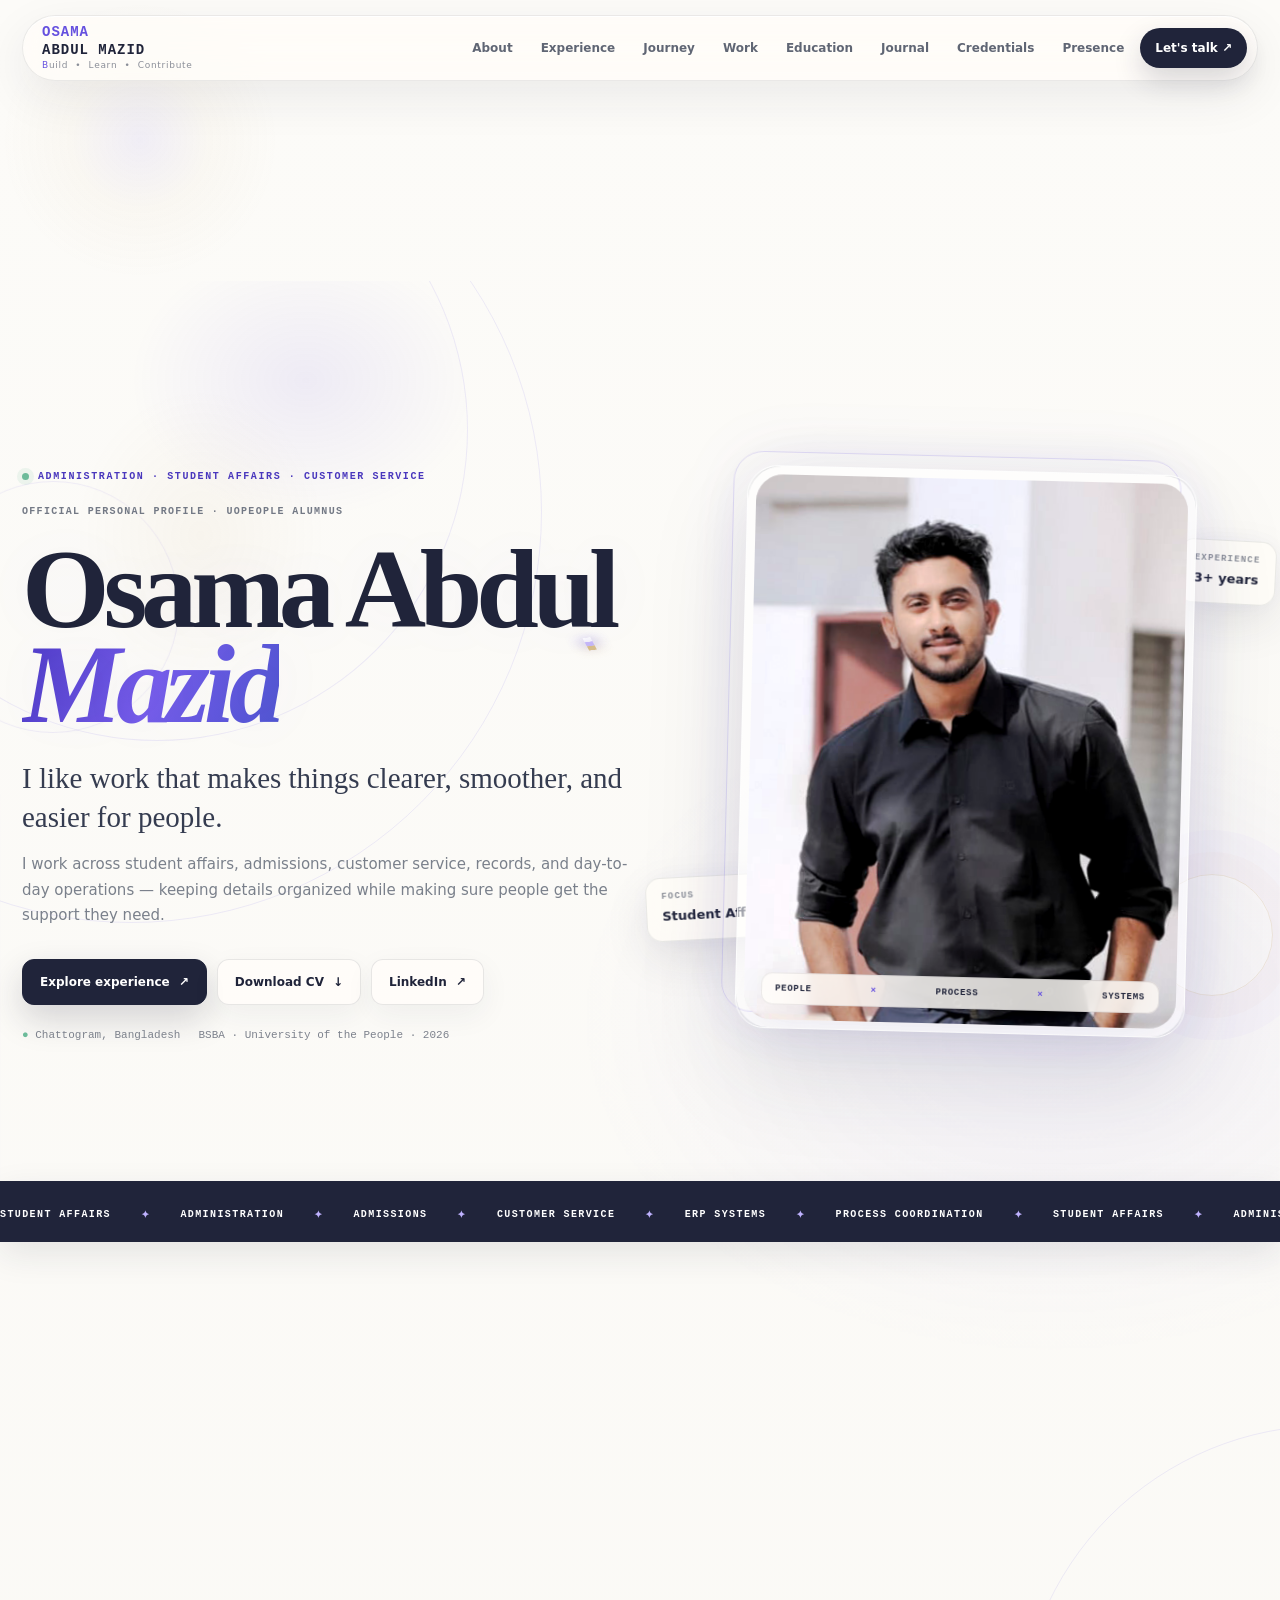
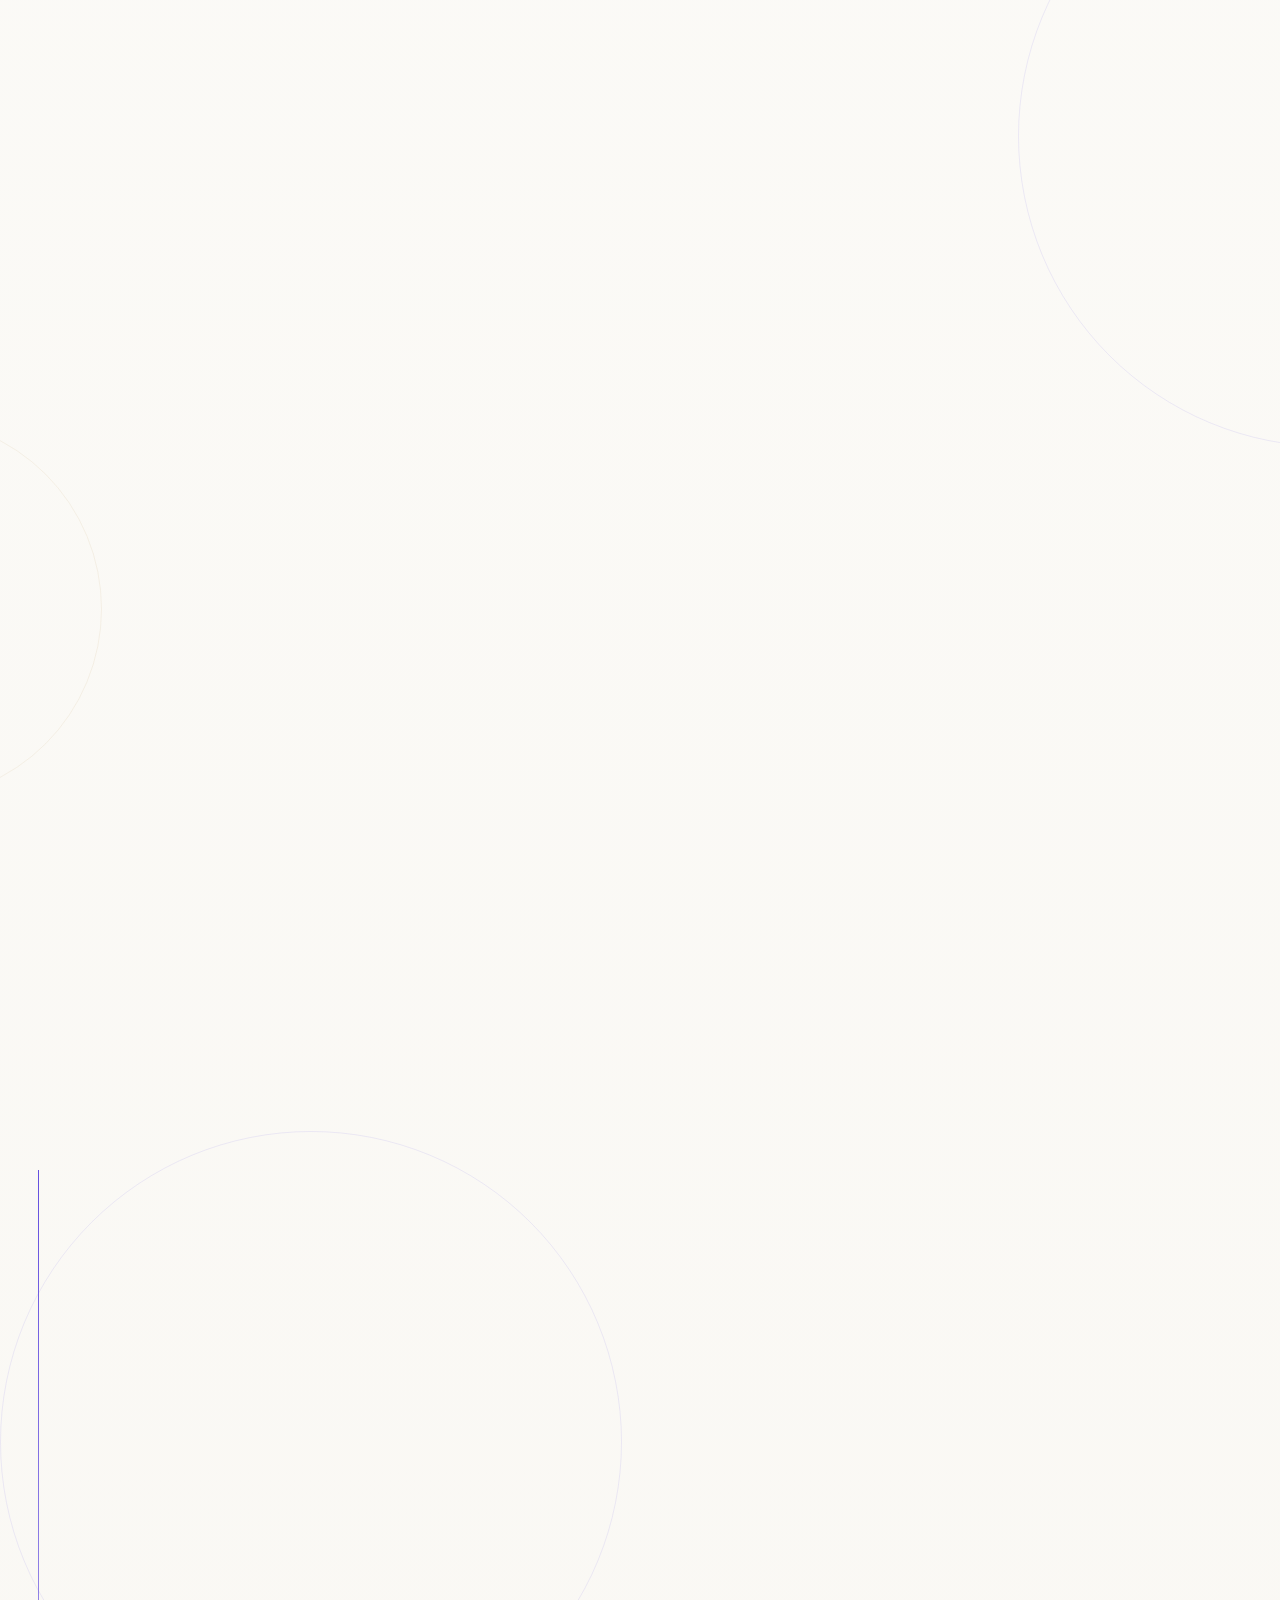
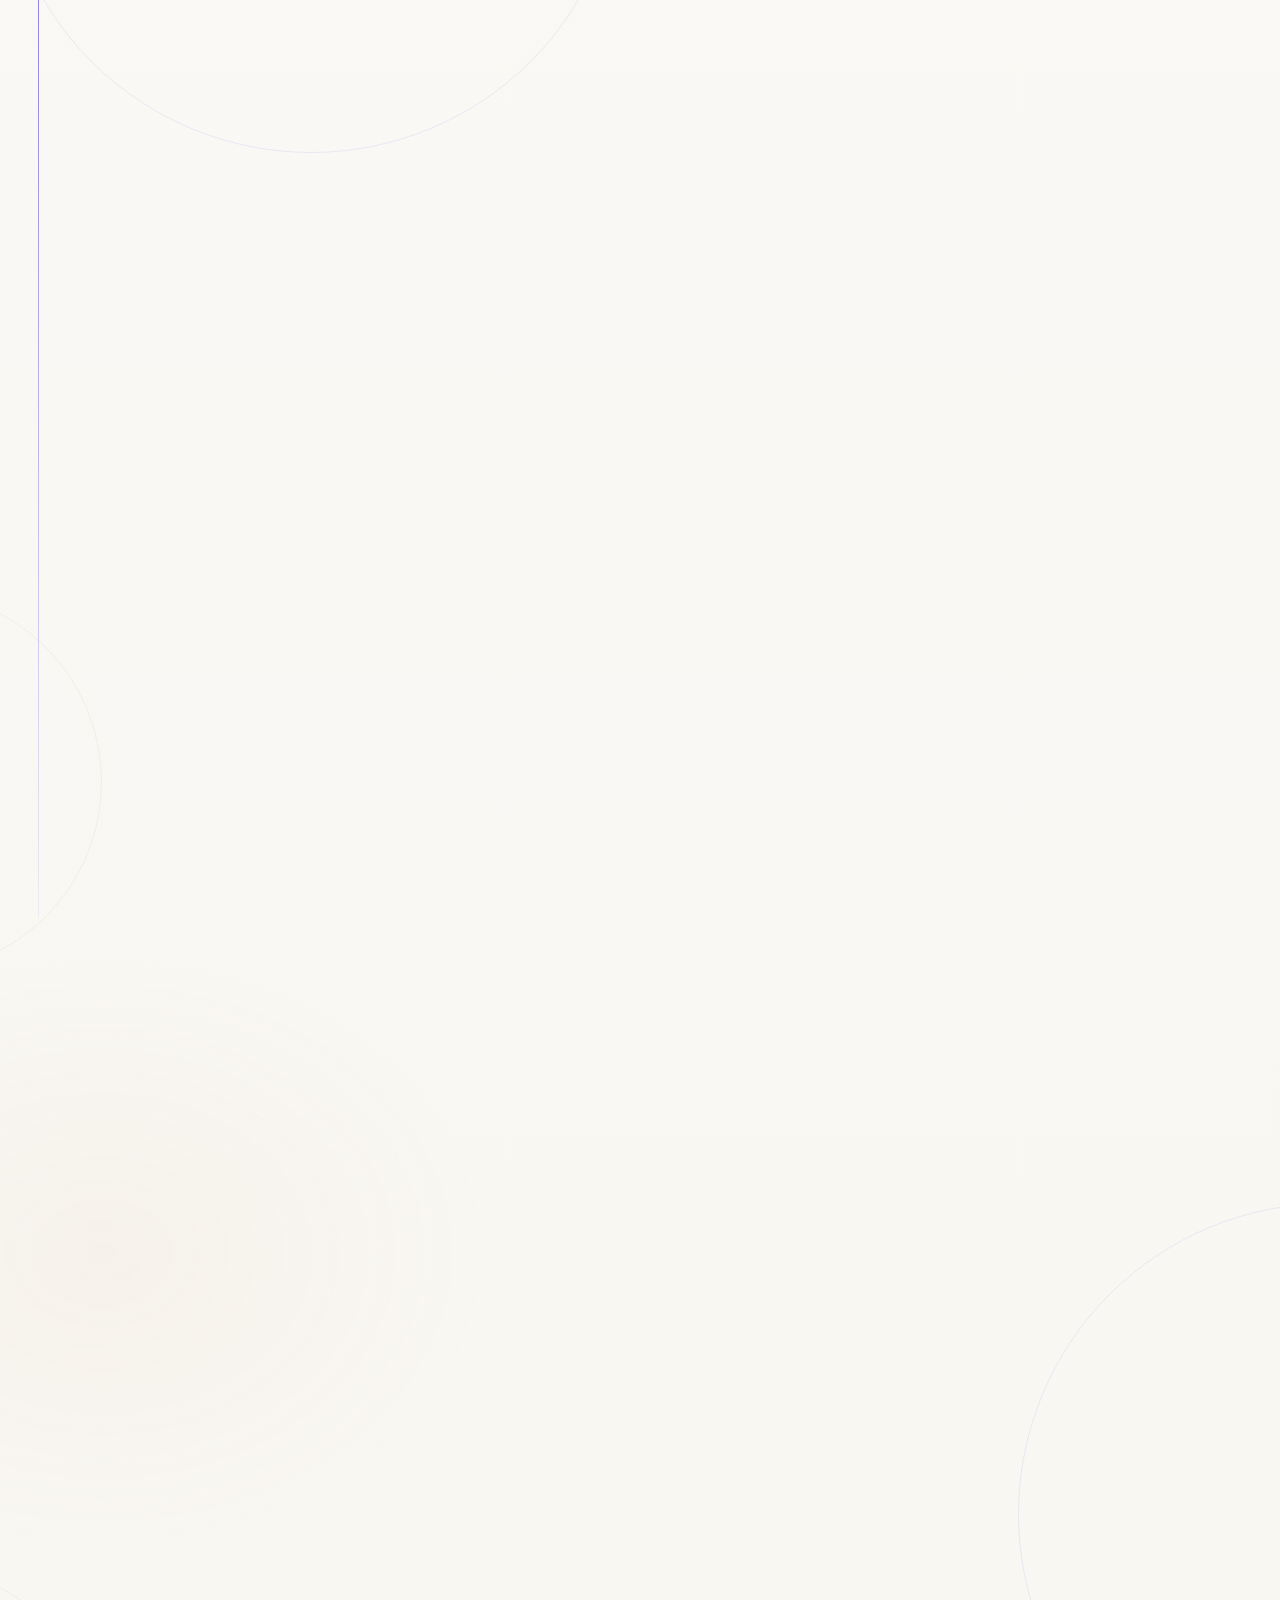
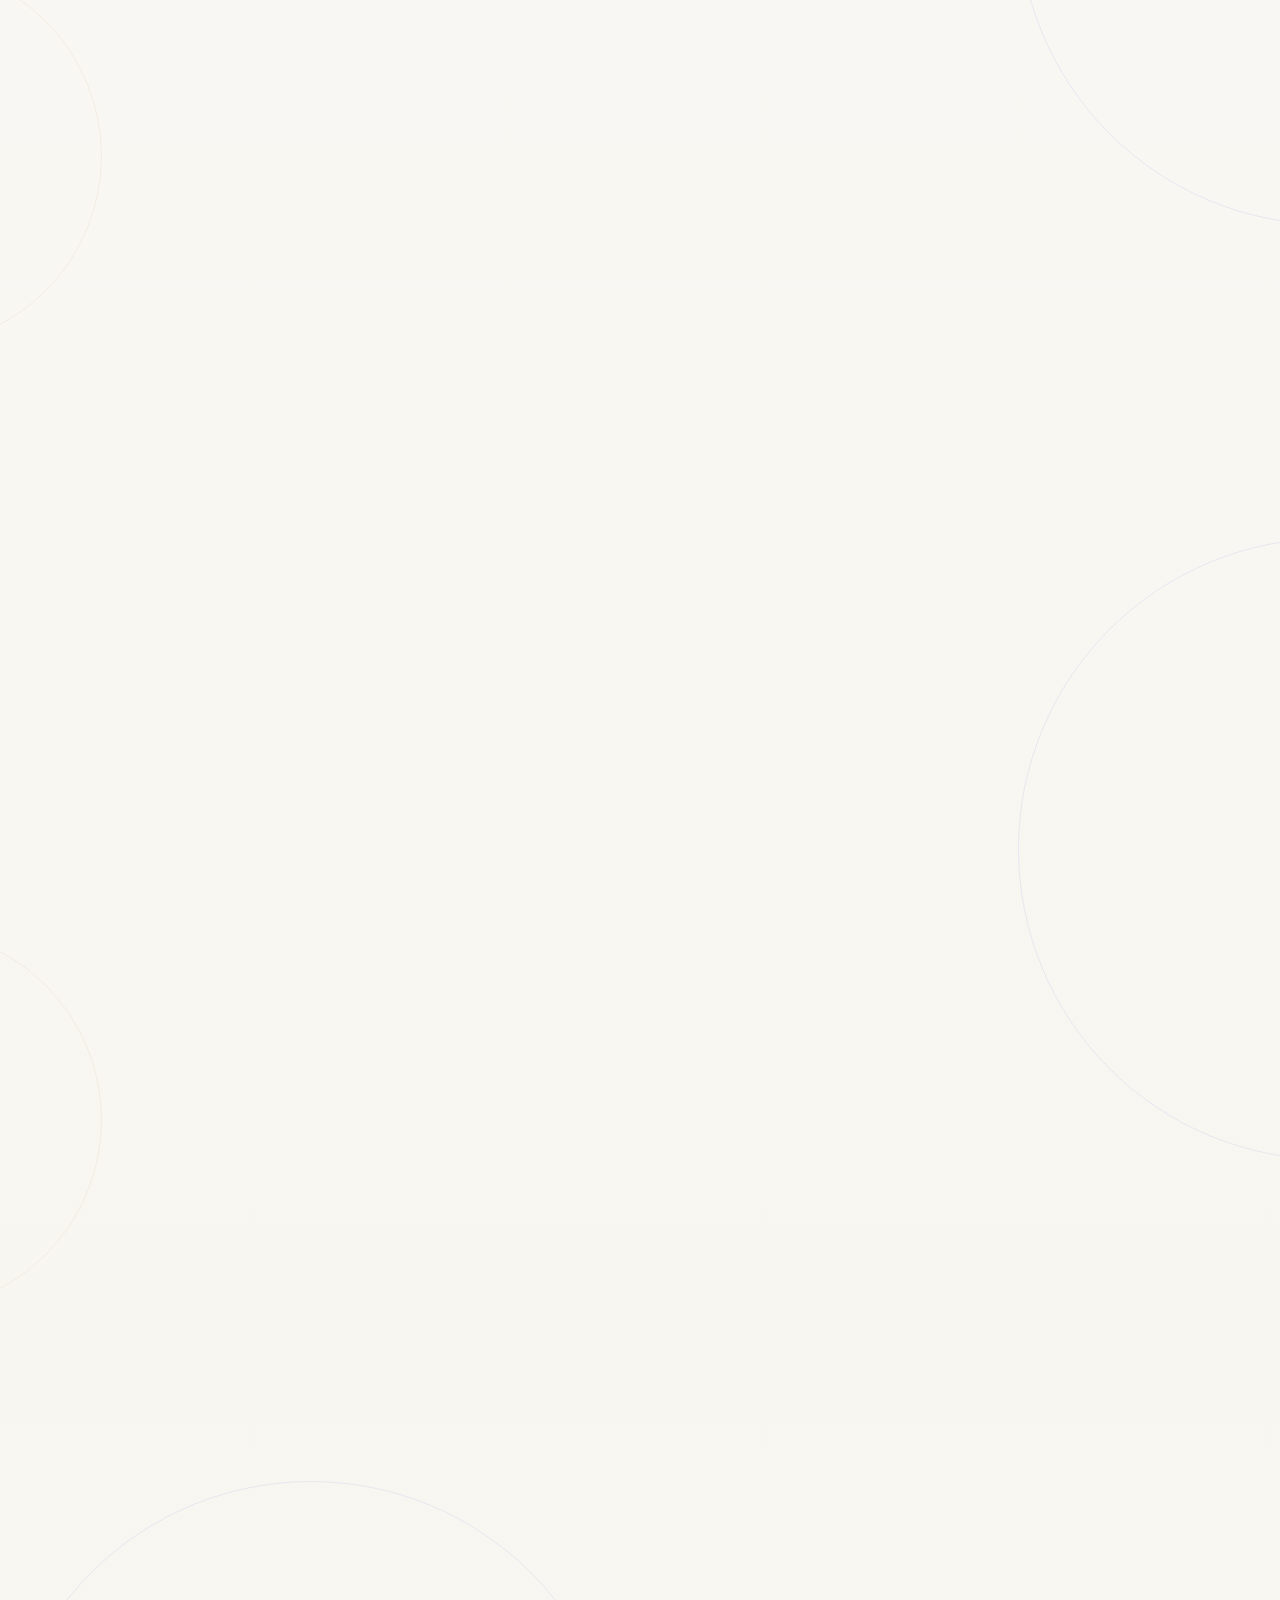
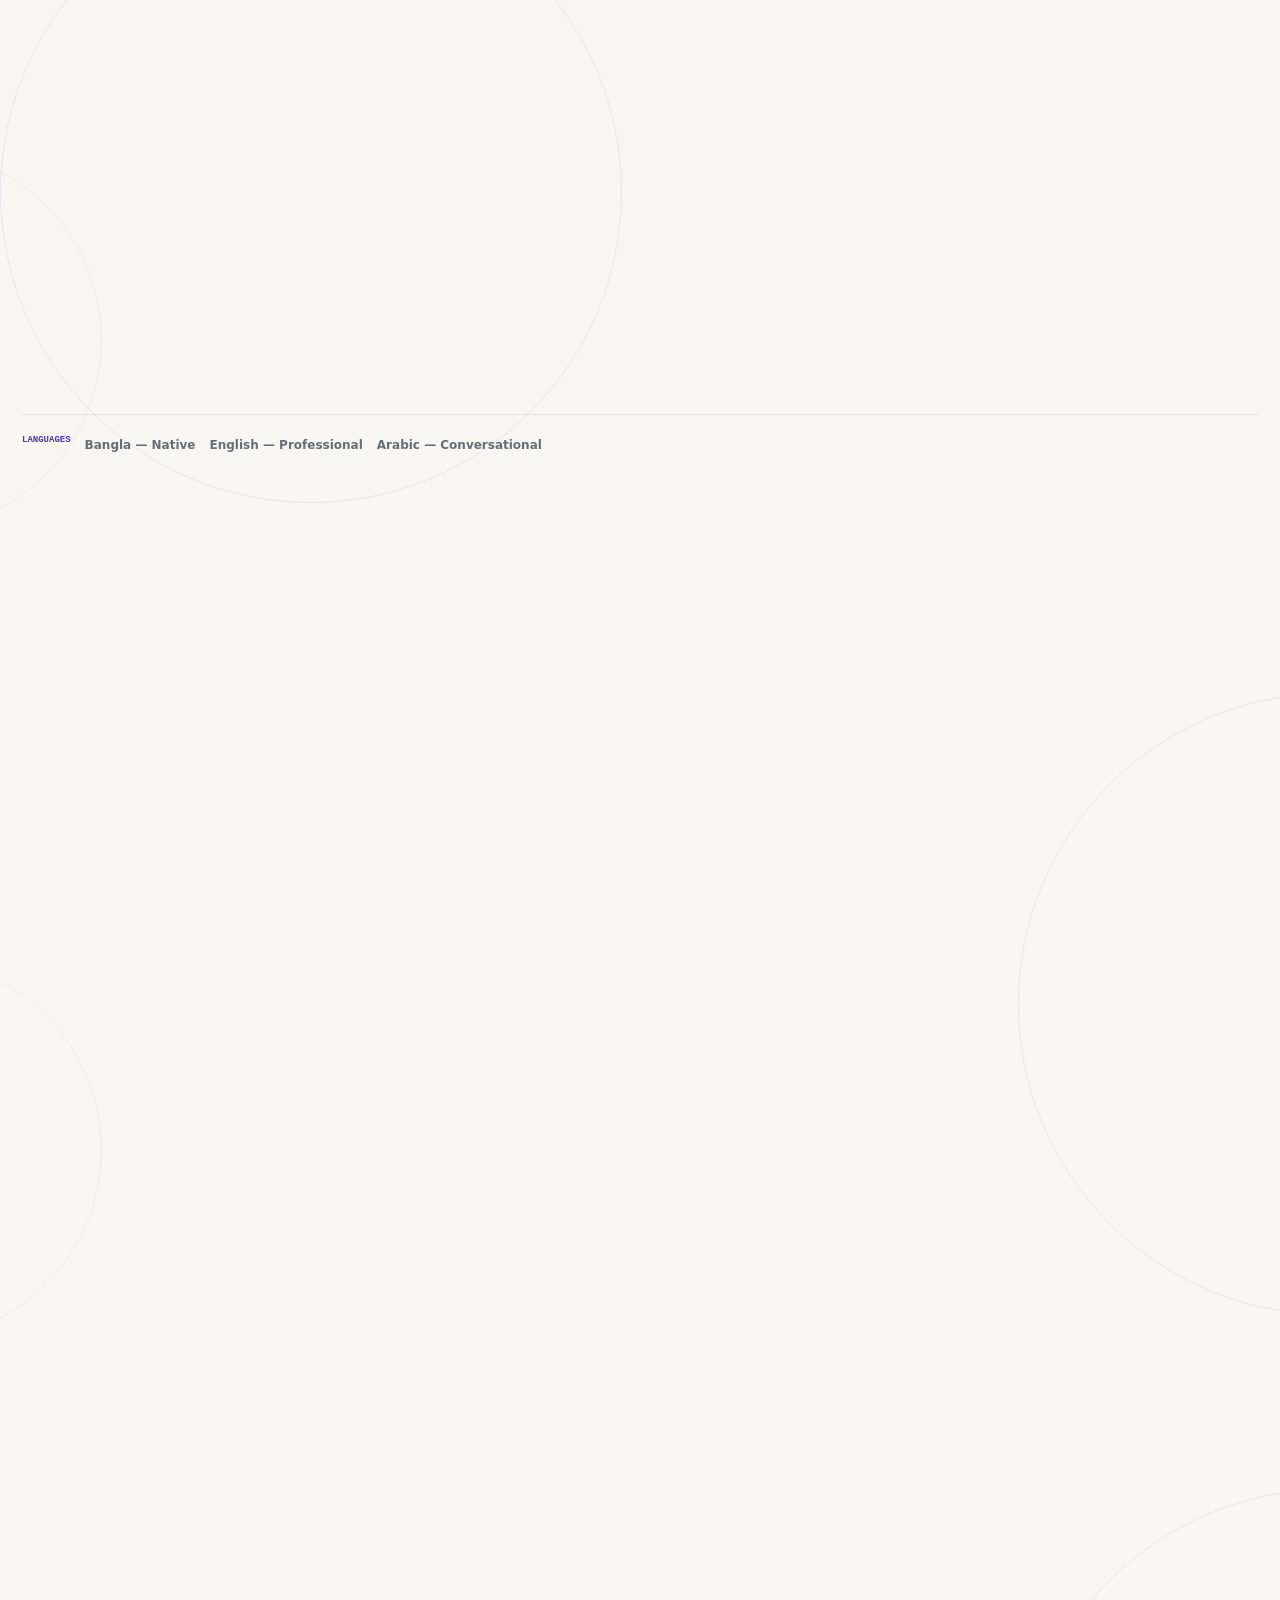
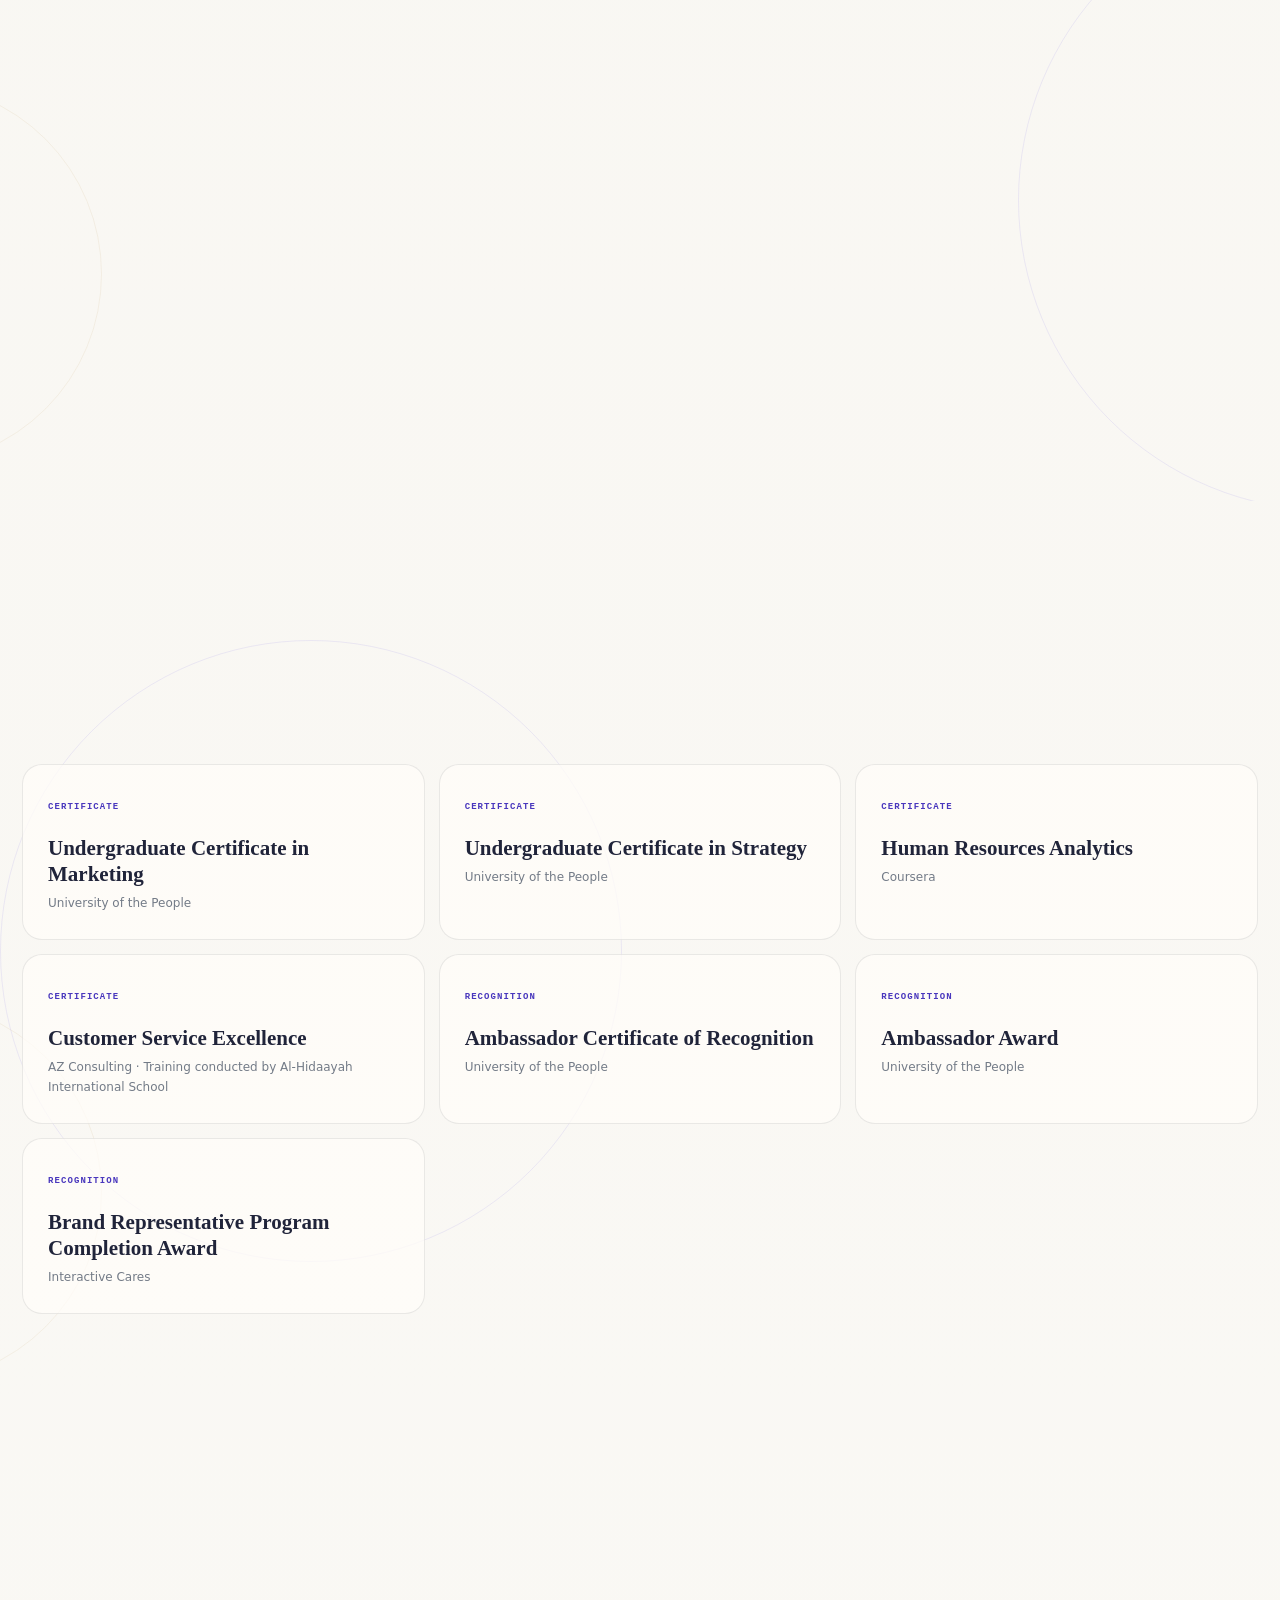
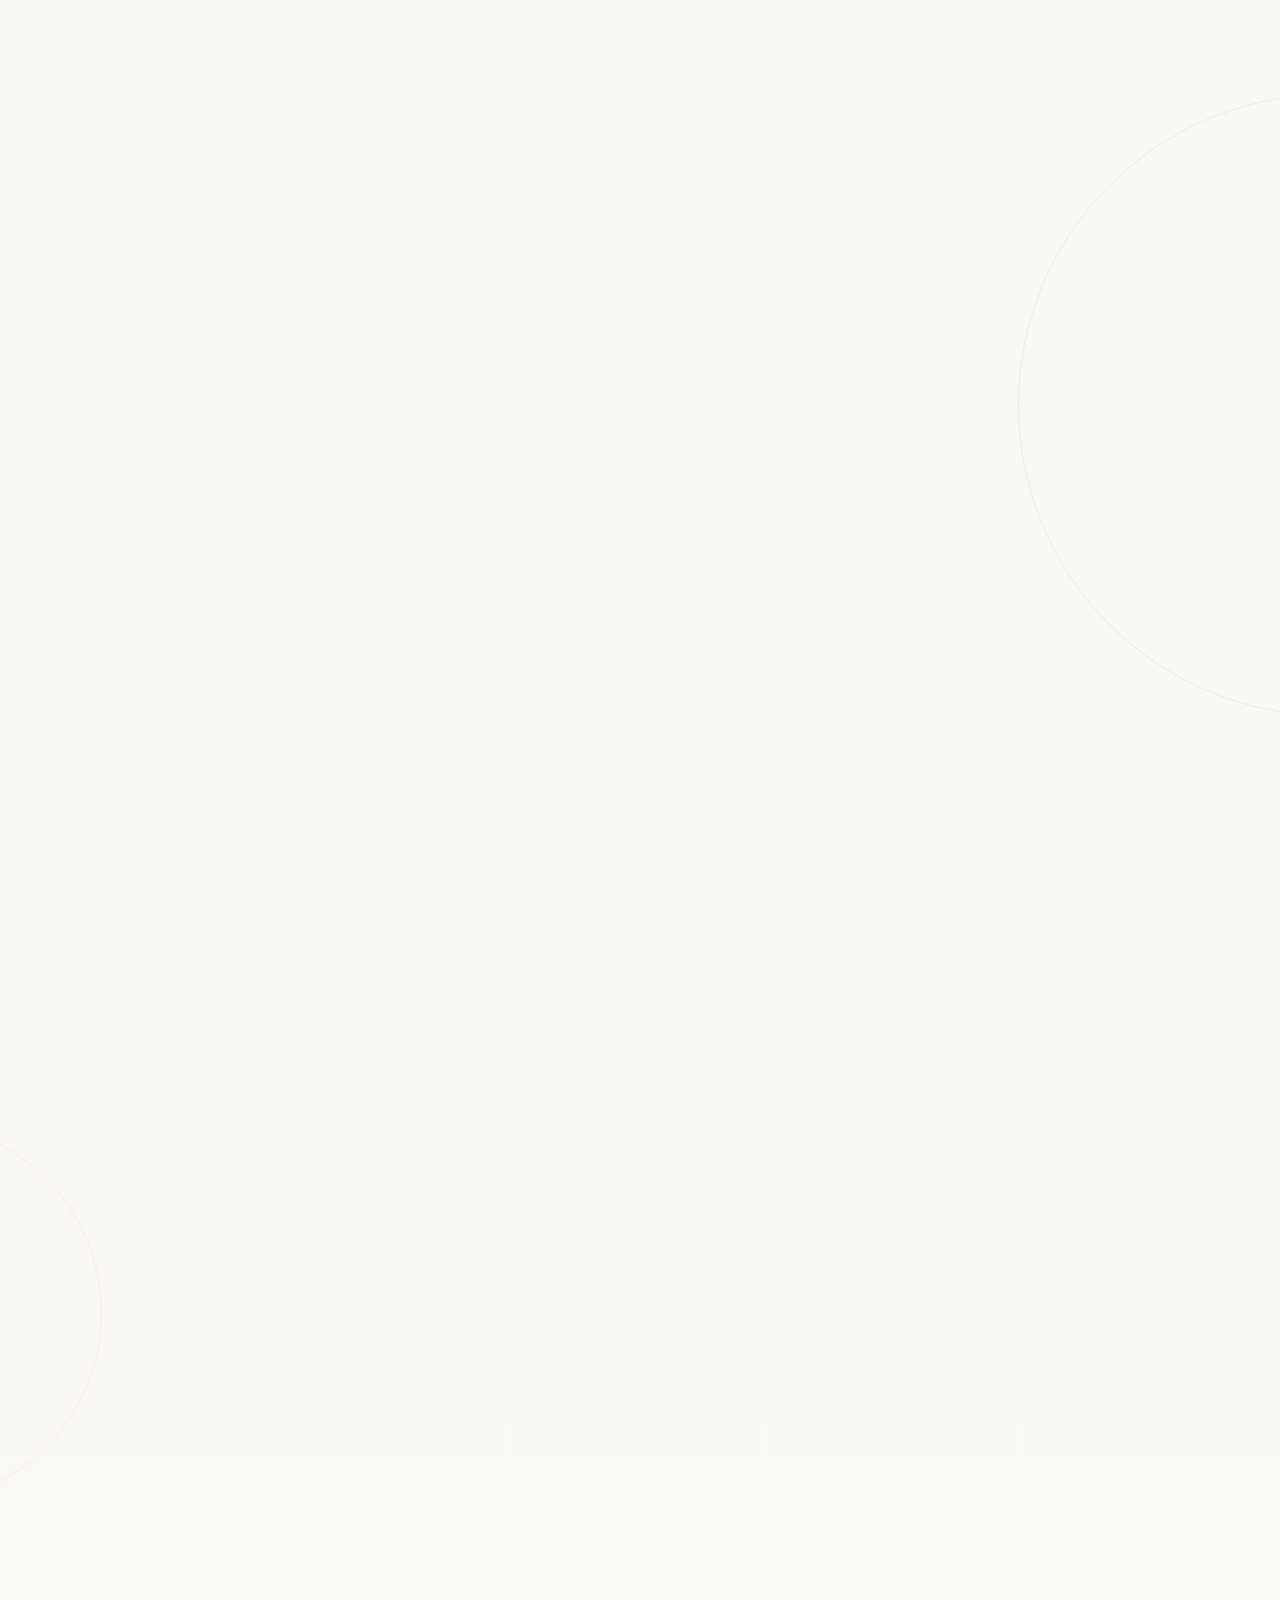
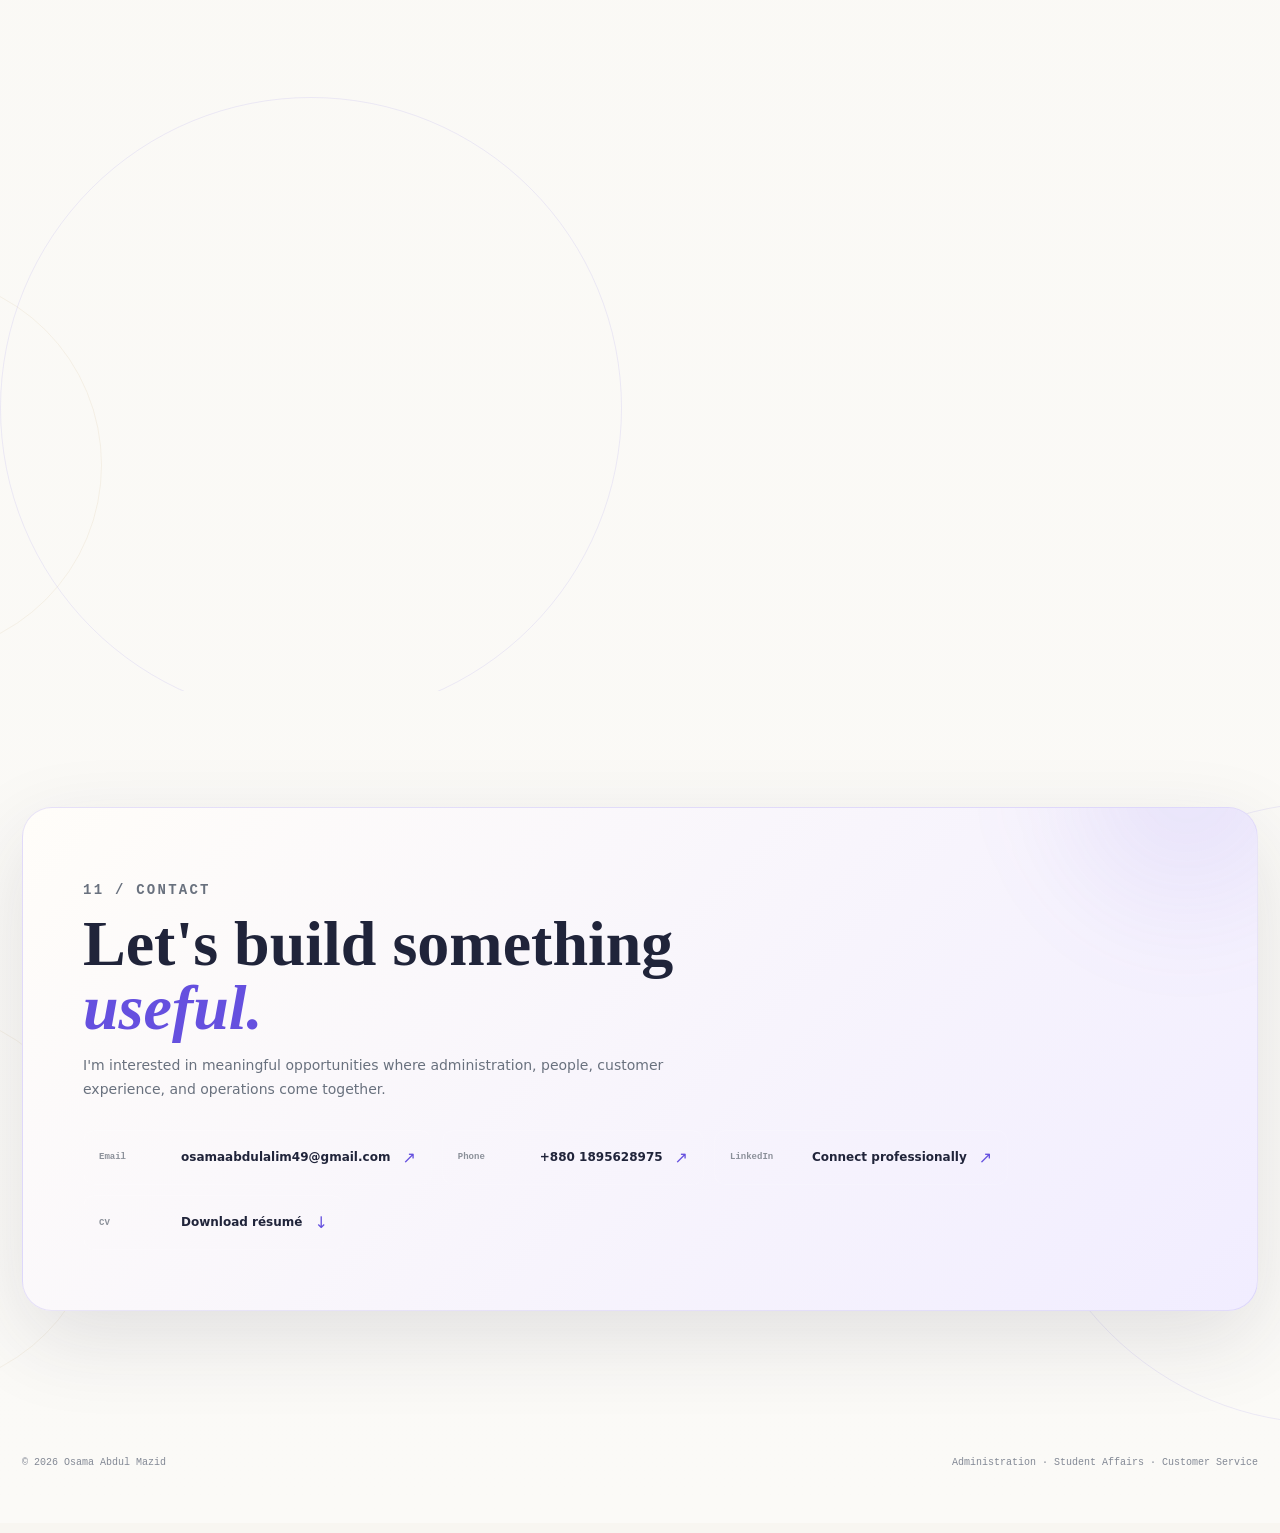
==== index.html @ fb365f96 "Add files via upload" ====
<!doctype html>
<html lang="en">
<head>
  <meta charset="utf-8">
  <meta name="viewport" content="width=device-width, initial-scale=1">
  <meta name="theme-color" content="#fbfaff">
  <meta name="color-scheme" content="light">
  <meta name="description" content="Osama Abdul Mazid is a Chattogram-based Administration & Student Affairs professional, University of the People alumnus, and UoPeople Ambassador with experience in admissions, operations, customer service, records, and ERP systems.">
  <meta name="author" content="Osama Abdul Mazid">
  <meta name="robots" content="index, follow, max-image-preview:large">
  <meta name="referrer" content="strict-origin-when-cross-origin">
  <meta http-equiv="Content-Security-Policy" content="default-src 'self'; base-uri 'self'; form-action 'self'; frame-ancestors 'none'; object-src 'none'; script-src 'self'; style-src 'self'; img-src 'self' data:; font-src 'self'; connect-src 'none'; upgrade-insecure-requests">
  <meta http-equiv="Permissions-Policy" content="camera=(), microphone=(), geolocation=(), payment=(), usb=()">
  <meta property="og:type" content="profile">
  <meta property="og:title" content="Osama Abdul Mazid">
  <meta property="og:description" content="Administration & Student Affairs professional · University of the People alumnus · UoPeople Ambassador.">
  <meta property="og:image" content="https://osamaabdulmazid.github.io/profile.jpeg">
  <meta property="og:url" content="https://osamaabdulmazid.github.io/">
  <meta property="profile:first_name" content="Osama">
  <meta property="profile:last_name" content="Abdul Mazid">
  <link rel="canonical" href="https://osamaabdulmazid.github.io/">
  <link rel="stylesheet" href="styles.css">
  <title>Osama Abdul Mazid</title>

  <script type="application/ld+json">
  {
    "@context":"https://schema.org",
    "@type":"ProfilePage",
    "@id":"https://osamaabdulmazid.github.io/#profile",
    "name":"Osama Abdul Mazid — Official Profile",
    "url":"https://osamaabdulmazid.github.io/",
    "dateModified":"2026-09-02T00:00:00+06:00",
    "mainEntity":{
      "@type":"Person",
      "@id":"https://osamaabdulmazid.github.io/#person",
      "name":"Osama Abdul Mazid",
      "givenName":"Osama",
      "familyName":"Abdul Mazid",
      "url":"https://osamaabdulmazid.github.io/",
      "image":[
        "https://osamaabdulmazid.github.io/profile.jpeg"
      ],
    "birthDate":"2001-11-18",
      "jobTitle":"Junior Officer, Administration & Student Affairs",
      "description":"Administration & Student Affairs professional based in Chattogram, Bangladesh, and University of the People alumnus with experience in admissions, student support, customer service, records management, ERP systems, documentation, and cross-department coordination.",
      "email":"mailto:osamaabdulalim49@gmail.com",
      "telephone":"+8801895628975",
      "address":{
        "@type":"PostalAddress",
        "addressLocality":"Chattogram",
        "addressCountry":"BD"
      },
      "alumniOf":{
        "@type":"CollegeOrUniversity",
        "name":"University of the People",
        "url":"https://www.uopeople.edu/"
      },
      "worksFor":{
        "@type":"Organization",
        "name":"Al-hidaayah International School",
        "url":"https://alhidaayah.edu.bd/"
      },
      "memberOf":{
        "@type":"Organization",
        "name":"University of the People Ambassador Program",
        "url":"https://www.uopeople.edu/"
      },
      "knowsAbout":["Student Affairs","Admissions","Administrative Operations","Customer Service","ERP Systems","Records Management","Process Coordination"],
      "sameAs":[
        "https://linkedin.com/in/osama-abdul-mazid-766b54200",
        "https://www.remotehub.com/osama.abdulmazid"
      ]
    }
  }
  </script>
</head>
<body>
  <div class="site-progress" id="site-progress" aria-hidden="true"></div>
  <canvas id="ambient-canvas" aria-hidden="true"></canvas>
  <div class="cursor-glow" id="cursor-glow" aria-hidden="true"></div>
  <a class="skip-link" href="#main">Skip to content</a>
  <div class="ambient ambient-a" aria-hidden="true"></div>
  <div class="ambient ambient-b" aria-hidden="true"></div>
  <div class="grain" aria-hidden="true"></div>

  <header class="site-header" id="top">
    <nav class="nav container" aria-label="Primary navigation">
      <a class="brand" href="#top" aria-label="Osama Abdul Mazid home">
        <span>OSAMA</span><b>ABDUL MAZID</b><small>Build&nbsp;&nbsp;•&nbsp;&nbsp;Learn&nbsp;&nbsp;•&nbsp;&nbsp;Contribute</small>
      </a>
      <button class="menu" id="menu" type="button" aria-label="Open navigation" aria-expanded="false" aria-controls="nav-links">
        <span></span><span></span><span></span>
      </button>
      <div class="navlinks" id="nav-links">
        <a href="#about">About</a>
        <a href="#experience">Experience</a>
        <a href="#journey">Journey</a>
        <a href="#work">Work</a>
        <a href="#education">Education</a>
        <a href="#journal">Journal</a>
        <a href="#credentials">Credentials</a>
        <a href="#presence">Presence</a>
        <a class="nav-cta magnetic" href="#contact">Let's talk <span>↗</span></a>
      </div>
    </nav>
  </header>

  <main id="main">
    <section class="hero section">
      <div class="container hero-grid">
        <div class="hero-copy">
          <div class="eyebrow"><span class="status-dot"></span> ADMINISTRATION · STUDENT AFFAIRS · CUSTOMER SERVICE</div>
          <p class="hero-kicker">OFFICIAL PERSONAL PROFILE · UOPEOPLE ALUMNUS</p>
          <h1>Osama Abdul <em>Mazid</em></h1>
          <p class="hero-lead">I like work that makes things clearer, smoother, and easier for people.</p>
          <p class="hero-summary">
            I work across student affairs, admissions, customer service, records, and day-to-day operations — keeping details organized while making sure people get the support they need.
          </p>
          <div class="hero-actions">
            <a class="button magnetic button-primary" href="#experience">Explore experience <span>↗</span></a>
            <a class="button" href="Osama_Abdul_Mazid_CV.pdf" download>Download CV <span>↓</span></a>
            <a class="button magnetic button-quiet" href="https://linkedin.com/in/osama-abdul-mazid-766b54200" target="_blank" rel="noopener noreferrer">LinkedIn <span>↗</span></a>
          </div>
          <div class="hero-meta">
            <span><i>●</i> Chattogram, Bangladesh</span>
            <span>BSBA · University of the People · 2026</span>
          </div>
        </div>

        <div class="hero-visual">
          <div class="hero-orbit" aria-hidden="true">
            <div class="orbit orbit-a"></div>
            <div class="orbit orbit-b"></div>
            <div class="orbit orbit-c"></div>
            <div class="orbit-core"><span>OZ</span><i></i></div>
            <div class="orbit-particle p1"></div><div class="orbit-particle p2"></div><div class="orbit-particle p3"></div>
          </div>
          <div class="portrait-frame">
            <div class="portrait-ring" aria-hidden="true"></div>
            <img src="profile.jpeg" alt="Portrait of Osama Abdul Mazid" width="740" height="925" fetchpriority="high">
            <div class="portrait-label">
              <span>PEOPLE</span><b>×</b><span>PROCESS</span><b>×</b><span>SYSTEMS</span>
            </div>
          </div>
          <div class="floating-card floating-card-one">
            <span class="mini-label">FOCUS</span>
            <strong>Student Affairs</strong>
          </div>
          <div class="floating-card floating-card-two">
            <span class="mini-label">EXPERIENCE</span>
            <strong>3+ years</strong>
          </div>
        </div>
      </div>
    </section>

    <section class="ticker" aria-label="Areas of expertise">
      <div class="ticker-track">
        <span>STUDENT AFFAIRS</span><b>✦</b><span>ADMINISTRATION</span><b>✦</b><span>ADMISSIONS</span><b>✦</b>
        <span>CUSTOMER SERVICE</span><b>✦</b><span>ERP SYSTEMS</span><b>✦</b><span>PROCESS COORDINATION</span><b>✦</b>
        <span>STUDENT AFFAIRS</span><b>✦</b><span>ADMINISTRATION</span><b>✦</b><span>ADMISSIONS</span><b>✦</b>
        <span>CUSTOMER SERVICE</span><b>✦</b><span>ERP SYSTEMS</span><b>✦</b><span>PROCESS COORDINATION</span><b>✦</b>
      </div>
    </section>

    <section id="about" class="section">
      <div class="container">
        <div class="section-heading">
          <div class="section-number">01 / ABOUT</div>
          <div>
            <p class="eyebrow-small">THE PERSON BEHIND THE WORK</p>
            <h2>More than administration.</h2>
          </div>
        </div>
        <div class="about-layout">
          <article class="about-main glass tilt-card">
            <p class="large-copy"><strong>Who is Osama Abdul Mazid?</strong></p>
            <p>Osama Abdul Mazid is an Administration &amp; Student Affairs professional based in Chattogram, Bangladesh. His work sits at the practical intersection of people, processes, and systems — from admissions and student support to records, documentation, customer service, and campus operations.</p>
            <p>He started his working life in Jeddah, Saudi Arabia, later built his higher-education journey with the University of the People, and has continued to grow through hands-on roles in education, outreach, and administration. Along the way, he served as a UoPeople Ambassador, supporting prospective students and helping others understand an online path to higher education.</p>
            <p>In 2026, he completed a <strong>Bachelor of Science in Business Administration</strong> from the University of the People. He brings that academic foundation into practical work: communicate clearly, keep records accurate, solve the problem in front of you, and make the next step easier for the person depending on you.</p>
            <div class="tag-list">
              <span>Student Affairs</span><span>Admissions</span><span>ERP Systems</span><span>Records Management</span>
              <span>Customer Service</span><span>Process Coordination</span>
            </div>
          </article>
          <aside class="stats-panel">
            <div class="stat-card glass tilt-card"><strong>100<span>+</span></strong><small>Admissions managed</small></div>
            <div class="stat-card glass tilt-card"><strong>100<span>+</span></strong><small>Student records maintained</small></div>
            <div class="stat-card glass tilt-card"><strong>100<span>+</span></strong><small>Prospective students guided monthly</small></div>
            <div class="stat-card glass tilt-card"><strong>3.61</strong><small>CGPA / 4.00</small></div>
          </aside>
        </div>
        <div class="alumni-banner glass tilt-card">
          <div>
            <span class="mini-label">UOPEOPLE · ALUMNI</span>
            <h3>A degree, an ambassador journey, and a global learning community.</h3>
          </div>
          <p>University of the People became a meaningful part of my story long before graduation. I joined in 2021, served as an Ambassador, and completed my BSBA in 2026. The experience taught me to work across cultures, stay consistent, and turn what I learn into something useful for other people.</p>
          <a class="text-link" href="https://www.uopeople.edu/student-experience/student-life/uopeople-communities/" target="_blank" rel="noopener noreferrer">Explore the UoPeople community ↗</a>
        </div>
      </div>
    </section>

    <section id="experience" class="section section-dark">
      <div class="container">
        <div class="section-heading">
          <div class="section-number">02 / EXPERIENCE</div>
          <div>
            <p class="eyebrow-small">A RECORD OF PRACTICAL WORK</p>
            <h2>Experience with a purpose.</h2>
            <p class="section-intro">Not just what I did — the value those responsibilities created.</p>
          </div>
        </div>

        <div class="timeline">
          <article class="timeline-item">
            <div class="timeline-marker">01</div>
            <div class="timeline-date">MAY 2025 — PRESENT</div>
            <h3>Junior Officer, Administration &amp; Student Affairs</h3>
            <p class="org"><a class="org-link" href="https://alhidaayah.edu.bd/" target="_blank" rel="noopener noreferrer">Al-hidaayah International School ↗</a> · Panchlaish, Chattogram</p>
            <p class="role-summary">Keeping the student journey organized — from admission to everyday campus support.</p>
            <ul>
              <li>Managed end-to-end admission processes for 100+ students.</li>
              <li>Delivered frontline customer service through high-volume daily interactions.</li>
              <li>Maintained and updated 100+ student records using ERP systems.</li>
              <li>Coordinated with HR, Accounts, Faculty, and Admin teams.</li>
              <li>Organized school events, orientations, and graduation programs.</li>
              <li>Supported documentation, payment coordination, reporting, and campus operations.</li>
              <li>Independently managed Student Affairs operations at Port Campus.</li>
            </ul>
          </article>

          <article class="timeline-item">
            <div class="timeline-marker">02</div>
            <div class="timeline-date">AUG 2022 — PRESENT</div>
            <h3>Ambassador · Remote</h3>
            <p class="org"><a class="org-link" href="https://www.uopeople.edu/" target="_blank" rel="noopener noreferrer">University of the People ↗</a> · Pasadena, California, USA</p>
            <p class="role-summary">Turning questions into opportunities for prospective students.</p>
            <ul>
              <li>Guided 100+ prospective students monthly through online platforms.</li>
              <li>Represented the university through webinars and online platforms.</li>
              <li>Mentored junior ambassadors and handled complex student queries.</li>
              <li>Supported community engagement and student support initiatives.</li>
            </ul>
          </article>

          <article class="timeline-item">
            <div class="timeline-marker">03</div>
            <div class="timeline-date">DEC 2023 — JUN 2024</div>
            <h3>Brand Representative</h3>
            <p class="org"><a class="org-link" href="https://www.interactivecares.com/" target="_blank" rel="noopener noreferrer">Interactive Cares ↗</a> · Dhaka</p>
            <p class="role-summary">Engagement that earned recognition.</p>
            <ul>
              <li>Executed outreach campaigns and student engagement activities.</li>
              <li>Assisted with virtual event coordination.</li>
              <li>Supported campaign planning, reporting, and execution.</li>
              <li>Recognized as <strong>Best Brand Representative</strong> for performance.</li>
            </ul>
          </article>

          <article class="timeline-item">
            <div class="timeline-marker">04</div>
            <div class="timeline-date">NOV 2020 — JUL 2021</div>
            <h3>Operator</h3>
            <p class="org">Saudi Plastic Flask Factory · Jeddah, Saudi Arabia</p>
            <p class="role-summary">Building discipline in production, quality, safety, and troubleshooting.</p>
            <ul>
              <li>Operated machinery and maintained production quality standards.</li>
              <li>Followed safety protocols and supported team productivity.</li>
              <li>Performed troubleshooting to reduce downtime.</li>
            </ul>
          </article>
        </div>
      </div>
    </section>

    <section id="journey" class="section">
      <div class="container">
        <div class="section-heading">
          <div class="section-number">03 / JOURNEY</div>
          <div><p class="eyebrow-small">THE ROAD SO FAR</p><h2>A career built step by step.</h2><p class="section-intro">A short timeline of the places, roles, and milestones that shaped how I work today.</p></div>
        </div>
        <div class="journey-grid">
          <article class="journey-card glass tilt-card"><span>2020</span><h3>Jeddah, Saudi Arabia</h3><p>Started professional life as an Operator at Saudi Plastic Flask Factory, learning discipline, production standards, teamwork, and problem-solving on the ground.</p></article>
          <article class="journey-card glass tilt-card featured"><span>2022</span><h3>University of the People</h3><p>Joined the UoPeople Ambassador Program and began helping prospective students navigate questions about online higher education.</p></article>
          <article class="journey-card glass tilt-card"><span>2023</span><h3>Interactive Cares</h3><p>Worked as a Brand Representative, supporting outreach, events, engagement, and campaign activities — later earning Best Brand Representative recognition.</p></article>
          <article class="journey-card glass tilt-card"><span>2025</span><h3>Administration &amp; Student Affairs</h3><p>Moved into a full-time education operations role, taking responsibility for admissions, student records, parent communication, documentation, and campus coordination.</p></article>
          <article class="journey-card glass tilt-card featured"><span>2026</span><h3>BSBA · UoPeople Alumnus</h3><p>Completed a Bachelor of Science in Business Administration with a 3.61 / 4.00 CGPA, bringing the academic chapter of the journey to a close.</p></article>
        </div>
      </div>
    </section>

    <section id="work" class="section">
      <div class="container">
        <div class="section-heading">
          <div class="section-number">04 / SELECTED WORK</div>
          <div>
            <p class="eyebrow-small">PRACTICAL CASE STUDIES</p>
            <h2>Work that solves real problems.</h2>
            <p class="section-intro">The work behind the experience, presented as outcomes rather than job-duty lists.</p>
          </div>
        </div>
        <div class="work-grid">
          <article class="work-card glass tilt-card"><span class="work-no">01</span><h3>Student Admission &amp; Records Operations</h3><p>Supported end-to-end admission for 100+ students and maintained 100+ student records using ERP systems, with a focus on accuracy and a smoother enrollment experience.</p><div class="tag-list"><span>Admissions</span><span>ERP</span><span>Records</span></div></article>
          <article class="work-card glass tilt-card"><span class="work-no">02</span><h3>Student Affairs · Port Campus</h3><p>Independently managed Student Affairs operations at Port Campus while coordinating with HR, Accounts, Faculty, and Admin to keep daily workflows moving.</p><div class="tag-list"><span>Operations</span><span>Coordination</span><span>Documentation</span></div></article>
          <article class="work-card glass tilt-card"><span class="work-no">03</span><h3>Prospective Student Guidance</h3><p>As a University of the People Ambassador, guided 100+ prospective students monthly through online platforms, webinars, student questions, and enrollment support.</p><div class="tag-list"><span>Outreach</span><span>Communication</span><span>Mentoring</span></div></article>
          <article class="work-card glass tilt-card"><span class="work-no">04</span><h3>Brand Outreach &amp; Engagement</h3><p>Executed outreach campaigns, student engagement activities, virtual events, planning, reporting, and execution at Interactive Cares — earning Best Brand Representative recognition.</p><div class="tag-list"><span>Campaigns</span><span>Engagement</span><span>Events</span></div></article>
        </div>
      </div>
    </section>

    <section id="skills" class="section section-dark">
      <div class="container">
        <div class="section-heading">
          <div class="section-number">05 / CAPABILITIES</div>
          <div><p class="eyebrow-small">HOW I WORK</p><h2>A practical skill set.</h2></div>
        </div>
        <div class="skills-grid">
          <article class="skill-block"><span>01</span><h3>Administrative</h3><div class="skill-tags"><b>Administrative Support</b><b>Documentation &amp; Data Management</b><b>Report Writing</b><b>Event &amp; Program Coordination</b><b>Process Coordination</b><b>Problem Solving</b><b>Time Management</b></div></article>
          <article class="skill-block"><span>02</span><h3>Customer &amp; People</h3><div class="skill-tags"><b>Customer Service</b><b>Complaint Handling</b><b>Stakeholder Coordination</b><b>Parent Relations</b><b>Multilingual Communication</b></div></article>
          <article class="skill-block"><span>03</span><h3>Technical</h3><div class="skill-tags"><b>ERP Systems</b><b>Microsoft Office</b><b>Microsoft Excel</b><b>Google Workspace</b></div></article>
        </div>
        <div class="language-row"><span>LANGUAGES</span><b>Bangla — Native</b><b>English — Professional</b><b>Arabic — Conversational</b></div>
      </div>
    </section>

    <section id="education" class="section">
      <div class="container">
        <div class="section-heading">
          <div class="section-number">06 / EDUCATION</div>
          <div><p class="eyebrow-small">ACADEMIC FOUNDATION</p><h2>Learning with application.</h2></div>
        </div>
        <div class="education-list">
          <article class="education-card glass featured"><span class="edu-year">2026</span><div><h3>Bachelor of Science in Business Administration</h3><p><a class="org-link" href="https://www.uopeople.edu/" target="_blank" rel="noopener noreferrer">University of the People ↗</a> · Pasadena, California, USA</p><small>BSBA · UoPeople alumnus · CGPA 3.61 / 4.00</small></div></article>
          <article class="education-card glass"><span class="edu-year">2020</span><div><h3>Higher Secondary Certificate (Equivalent)</h3><p>Scientific Institute · Jeddah, Saudi Arabia</p><small>Arts/Humanities · Final Score 88.88%</small></div></article>
          <article class="education-card glass"><span class="edu-year">2018</span><div><h3>Secondary School Certificate (Equivalent)</h3><p>Scientific Institute · Jeddah, Saudi Arabia</p><small>Science · Final Score 81.05%</small></div></article>
        </div>
      </div>
    </section>


    <section id="journal" class="section">
      <div class="container">
        <div class="section-heading">
          <div class="section-number">07 / JOURNAL</div>
          <div>
            <p class="eyebrow-small">WORDS FROM THE JOURNEY</p>
            <h2>What the résumé cannot tell you.</h2>
            <p class="section-intro">A few honest notes about education, work, growth, and the experiences behind the profile.</p>
          </div>
        </div>

        <article class="work-card glass tilt-card" style="max-width:920px;margin:0 auto;">
          <span class="work-no">01</span>
          <p class="eyebrow-small">EDUCATION · PERSONAL JOURNEY</p>
          <h3 style="font-size:clamp(1.8rem,4vw,3rem);margin:.45rem 0 .8rem;">My UoPeople Journey: 2021–2026</h3>
          <p style="font-size:1.05rem;line-height:1.8;max-width:760px;">
            <em>The degree I had to keep choosing, even when life made it difficult.</em>
          </p>
          <p style="line-height:1.8;max-width:760px;">
            In September 2021, I started my journey with the University of the People. Five years later, I completed my Bachelor of Science in Business Administration. The degree is one line on a résumé. The story behind it is much longer.
          </p>
          <a class="text-link" href="journal/my-uopeople-journey-2021-2026.html">Read the full story ↗</a>
        </article>
      </div>
    </section>

    <section id="credentials" class="section section-dark">
      <div class="container">
        <div class="section-heading">
          <div class="section-number">08 / CREDENTIALS</div>
          <div><p class="eyebrow-small">PROOF BEHIND THE PROFILE</p><h2>Credentials &amp; recognition.</h2></div>
        </div>
        <div class="credential-grid">
          <article class="credential-card tilt-card"><span>CERTIFICATE</span><h3>Undergraduate Certificate in Marketing</h3><p>University of the People</p></article>
          <article class="credential-card tilt-card"><span>CERTIFICATE</span><h3>Undergraduate Certificate in Strategy</h3><p>University of the People</p></article>
          <article class="credential-card tilt-card"><span>CERTIFICATE</span><h3>Human Resources Analytics</h3><p>Coursera</p></article>
          <article class="credential-card tilt-card"><span>CERTIFICATE</span><h3>Customer Service Excellence</h3><p>AZ Consulting · Training conducted by Al-Hidaayah International School</p></article>
          <article class="credential-card tilt-card recognition"><span>RECOGNITION</span><h3>Ambassador Certificate of Recognition</h3><p>University of the People</p></article>
          <article class="credential-card tilt-card recognition"><span>RECOGNITION</span><h3>Ambassador Award</h3><p>University of the People</p></article>
          <article class="credential-card tilt-card recognition"><span>RECOGNITION</span><h3>Brand Representative Program Completion Award</h3><p>Interactive Cares</p></article>
        </div>
      </div>
    </section>

    <section id="visuals" class="section">
      <div class="container">
        <div class="section-heading">
          <div class="section-number">09 / VISUALS</div>
          <div><p class="eyebrow-small">DOCUMENTED MILESTONES</p><h2>Recognition you can see.</h2><p class="section-intro">Selected certificates, awards, and professional moments.</p></div>
        </div>
        <div class="gallery">
          <figure class="gallery-item glass tilt-card"><button class="image-button" type="button" aria-label="View Best Brand Representative award"><img loading="lazy" src="best-brand-representative.jpg" alt="Best Brand Representative of the month award"><span class="zoom">VIEW</span></button><figcaption><b>Best Brand Representative</b><span>Interactive Cares · December 2023</span></figcaption></figure>
          <figure class="gallery-item glass tilt-card"><button class="image-button" type="button" aria-label="View University of the People Ambassador recognition"><img loading="lazy" src="uopeople-ambassador-recognition-2.jpg" alt="University of the People Ambassador recognition"><span class="zoom">VIEW</span></button><figcaption><b>Ambassador Recognition</b><span>University of the People · AY2025-T4</span></figcaption></figure>
          <figure class="gallery-item glass tilt-card"><button class="image-button" type="button" aria-label="View Human Resources Analytics certificate"><img loading="lazy" src="uci-human-resources-analytics.jpg" alt="Human Resources Analytics certificate"><span class="zoom">VIEW</span></button><figcaption><b>Human Resources Analytics</b><span>University of California, Irvine via Coursera</span></figcaption></figure>
          <figure class="gallery-item glass tilt-card"><button class="image-button" type="button" aria-label="View Strategy certificate"><img loading="lazy" src="uopeople-strategy.jpg" alt="Undergraduate Certificate in Strategy"><span class="zoom">VIEW</span></button><figcaption><b>Undergraduate Certificate in Strategy</b><span>University of the People · February 2026</span></figcaption></figure>
          <figure class="gallery-item glass tilt-card"><button class="image-button" type="button" aria-label="View Marketing certificate"><img loading="lazy" src="uopeople-marketing.jpg" alt="Undergraduate Certificate in Marketing"><span class="zoom">VIEW</span></button><figcaption><b>Undergraduate Certificate in Marketing</b><span>University of the People · November 2025</span></figcaption></figure>
          <figure class="gallery-item glass tilt-card"><button class="image-button" type="button" aria-label="View Finance certificate"><img loading="lazy" src="uopeople-finance.jpg" alt="Undergraduate Certificate in Finance"><span class="zoom">VIEW</span></button><figcaption><b>Undergraduate Certificate in Finance</b><span>University of the People · April 2023</span></figcaption></figure>
          <figure class="gallery-item glass tilt-card"><button class="image-button" type="button" aria-label="View Accounting certificate"><img loading="lazy" src="uopeople-accounting.jpg" alt="Undergraduate Certificate in Accounting"><span class="zoom">VIEW</span></button><figcaption><b>Undergraduate Certificate in Accounting</b><span>University of the People · June 2023</span></figcaption></figure>
          <figure class="gallery-item glass tilt-card"><button class="image-button" type="button" aria-label="View Brand Representative completion certificate"><img loading="lazy" src="interactive-cares-brand-representative.jpg" alt="Interactive Cares Brand Representative completion certificate"><span class="zoom">VIEW</span></button><figcaption><b>Brand Representative Program</b><span>Interactive Cares · Completion</span></figcaption></figure>
          <figure class="gallery-item glass tilt-card"><button class="image-button" type="button" aria-label="View Customer Service Excellence certificate"><img loading="lazy" src="customer-service-excellence.jpg" alt="Customer Service Excellence certificate"><span class="zoom">VIEW</span></button><figcaption><b>Customer Service Excellence</b><span>AZ Consulting · Al-Hidaayah International School</span></figcaption></figure>
          <figure class="gallery-item glass tilt-card"><button class="image-button" type="button" aria-label="View Public Speaking workshop certificate"><img loading="lazy" src="public-speaking-workshop.jpg" alt="Public Speaking and Presentation Skills workshop certificate"><span class="zoom">VIEW</span></button><figcaption><b>Public Speaking &amp; Presentation Skills</b><span>Interactive Cares · 2024</span></figcaption></figure>
          <figure class="gallery-item glass gallery-wide"><button class="image-button" type="button" aria-label="View Customer Service training moment"><img loading="lazy" src="customer-service-training.jpg" alt="Osama receiving Customer Service Excellence training certificate"><span class="zoom">VIEW</span></button><figcaption><b>Professional Recognition Moment</b><span>Customer Service Excellence training · Al-Hidaayah International School</span></figcaption></figure>
        </div>
      </div>
    </section>

    <section id="presence" class="section section-dark">
      <div class="container">
        <div class="section-heading">
          <div class="section-number">10 / PRESENCE</div>
          <div><p class="eyebrow-small">PUBLIC PROFESSIONAL FOOTPRINT</p><h2>Find me beyond this website.</h2><p class="section-intro">A small set of public profiles and institutional references. As my work grows, this is where interviews, features, speaking appearances, and other independent coverage can live.</p></div>
        </div>
        <div class="presence-grid">
          <a class="presence-card glass tilt-card" href="https://linkedin.com/in/osama-abdul-mazid-766b54200" target="_blank" rel="noopener noreferrer"><span>PROFESSIONAL PROFILE</span><h3>LinkedIn</h3><p>Experience, education, certifications, awards, and professional activity.</p><b>View profile ↗</b></a>
          <a class="presence-card glass tilt-card" href="https://www.remotehub.com/osama.abdulmazid" target="_blank" rel="noopener noreferrer"><span>PUBLIC PROFILE</span><h3>RemoteHub</h3><p>An additional public professional profile connected to my name and work.</p><b>View profile ↗</b></a>
          <a class="presence-card glass tilt-card" href="https://www.uopeople.edu/blog/category/alumni/business-administration/" target="_blank" rel="noopener noreferrer"><span>ALUMNI COMMUNITY</span><h3>UoPeople Business Administration Alumni</h3><p>University of the People’s official alumni stories and Business Administration community.</p><b>Explore alumni stories ↗</b></a>
          <a class="presence-card glass tilt-card" href="https://www.uopeople.edu/student-experience/student-life/uopeople-communities/" target="_blank" rel="noopener noreferrer"><span>GLOBAL COMMUNITY</span><h3>UoPeople Community</h3><p>A global network where UoPeople students, graduates, and supporters connect.</p><b>Explore the community ↗</b></a>
        </div>
      </div>
    </section>

    <section id="contact" class="section contact-section">
      <div class="container">
        <div class="contact-card tilt-card">
          <div>
            <p class="eyebrow-small">11 / CONTACT</p>
            <h2>Let's build something<br><em>useful.</em></h2>
            <p>I'm interested in meaningful opportunities where administration, people, customer experience, and operations come together.</p>
          </div>
          <div class="contact-actions">
            <a class="contact-line" href="mailto:osamaabdulalim49@gmail.com"><span>Email</span><b>osamaabdulalim49@gmail.com</b><i>↗</i></a>
            <a class="contact-line" href="tel:+8801895628975"><span>Phone</span><b>+880 1895628975</b><i>↗</i></a>
            <a class="contact-line" href="https://linkedin.com/in/osama-abdul-mazid-766b54200" target="_blank" rel="noopener noreferrer"><span>LinkedIn</span><b>Connect professionally</b><i>↗</i></a>
            <a class="contact-line" href="Osama_Abdul_Mazid_CV.pdf" download><span>CV</span><b>Download résumé</b><i>↓</i></a>
          </div>
        </div>
      </div>
    </section>
  </main>

  <div class="lightbox" id="lightbox" role="dialog" aria-modal="true" aria-label="Image viewer" aria-hidden="true">
    <button class="lightbox-close" id="lightbox-close" type="button" aria-label="Close image viewer">×</button>
    <img id="lightbox-image" src="" alt="">
  </div>

  <footer class="footer container">
    <span>© <span id="year"></span> Osama Abdul Mazid</span>
    <span>Administration · Student Affairs · Customer Service</span>
  </footer>

  <script src="script.js" defer></script>
</body>
</html>
---- styles.css ----
:root{
  --bg:#f7f5f1;
  --bg-soft:#eeebe4;
  --paper:#fffdf9;
  --ink:#17202b;
  --muted:#66707c;
  --line:#ddd8cf;
  --navy:#15253d;
  --violet:#6752d6;
  --violet-dark:#4d3db1;
  --gold:#b68a45;
  --max:1180px;
  --radius:24px;
  --shadow:0 24px 70px rgba(26,34,45,.10);
}
*{box-sizing:border-box}
html{scroll-behavior:smooth}
body{
  margin:0;
  color:var(--ink);
  background:
    radial-gradient(circle at 88% 5%,rgba(103,82,214,.11),transparent 25rem),
    radial-gradient(circle at 8% 30%,rgba(182,138,69,.07),transparent 24rem),
    linear-gradient(180deg,#fbfaf7 0%,var(--bg) 45%,#f4f1eb 100%);
  font-family:"DM Sans",system-ui,-apple-system,sans-serif;
  line-height:1.7;
  overflow-x:hidden;
}
body:before{
  content:"";position:fixed;inset:0;pointer-events:none;z-index:-1;opacity:.35;
  background-image:linear-gradient(rgba(21,37,61,.035) 1px,transparent 1px),linear-gradient(90deg,rgba(21,37,61,.035) 1px,transparent 1px);
  background-size:72px 72px;
  mask-image:linear-gradient(to bottom,black,transparent 80%);
}
a{color:inherit;text-decoration:none}
.container{width:min(var(--max),calc(100% - 42px));margin:auto}
.site-header{height:1px}
.nav{
  position:fixed;top:18px;left:50%;transform:translateX(-50%);
  z-index:100;width:min(var(--max),calc(100% - 28px));
  display:flex;align-items:center;justify-content:space-between;
  padding:12px 12px 12px 20px;
  background:rgba(255,253,249,.84);
  border:1px solid rgba(21,37,61,.10);
  border-radius:999px;
  backdrop-filter:blur(22px);
  box-shadow:0 14px 42px rgba(21,37,61,.08);
}
.brand{font:700 14px "Space Mono",monospace;letter-spacing:.04em}
.brand span{color:var(--violet)}
.brand b{font-weight:700;color:var(--navy)}
.navlinks{display:flex;align-items:center;gap:4px}
.navlinks a{
  color:#59616d;font-size:12px;font-weight:600;
  padding:9px 12px;border-radius:999px;transition:.22s ease;
}
.navlinks a:hover{color:var(--navy);background:#f0ede7}
.navlinks .nav-cta{
  color:#fff;background:var(--navy);padding:10px 15px;
  box-shadow:0 8px 22px rgba(21,37,61,.16)
}
.menu{
  display:none;border:0;background:transparent;color:var(--navy);
  width:42px;height:38px;border-radius:12px;cursor:pointer
}
.menu span{display:block;width:20px;height:2px;background:var(--navy);margin:4px auto}

.section{padding:116px 0}
.section-dark{
  background:linear-gradient(180deg,#182941 0%,#1c2d46 100%);
  color:#fff;
  position:relative;
}
.section-dark:before{
  content:"";position:absolute;inset:0;pointer-events:none;
  background:radial-gradient(circle at 80% 20%,rgba(130,111,255,.14),transparent 28rem)
}
.hero{
  min-height:100vh;display:grid;place-items:center;
  padding:145px 0 90px;position:relative
}
.hero-grid{display:grid;grid-template-columns:1.08fr .92fr;gap:75px;align-items:center}
.eyebrow,.eyebrow-small{
  font:700 10px "Space Mono",monospace;
  letter-spacing:.16em;text-transform:uppercase;color:var(--violet-dark)
}
.eyebrow{display:inline-flex;align-items:center;gap:9px}
.status-dot{width:7px;height:7px;border-radius:50%;background:#57a77a;box-shadow:0 0 0 5px rgba(87,167,122,.12)}
.hero-kicker{
  margin:18px 0 0;color:#777f89;
  font:700 10px "Space Mono",monospace;letter-spacing:.13em
}
h1{
  margin:23px 0 24px;
  max-width:800px;
  font:700 clamp(58px,8vw,104px)/.9 "Playfair Display",Georgia,serif;
  letter-spacing:-.055em;color:var(--navy)
}
h1 em{font-style:italic;color:var(--violet)}
.hero-lead{
  font:500 clamp(20px,2.3vw,28px)/1.35 "Playfair Display",Georgia,serif;
  max-width:650px;color:#334153;margin:0 0 14px
}
.hero-summary{max-width:670px;color:var(--muted);font-size:15px}
.hero-actions{display:flex;gap:10px;flex-wrap:wrap;margin-top:30px}
.button{
  display:inline-flex;align-items:center;gap:9px;
  padding:12px 17px;border-radius:12px;
  border:1px solid var(--line);background:#fffdf9;
  font-size:12px;font-weight:700;color:var(--navy);
  transition:.22s ease
}
.button:hover{transform:translateY(-2px);box-shadow:0 10px 28px rgba(21,37,61,.10)}
.button-primary{background:var(--violet);color:#fff;border-color:var(--violet)}
.button-primary:hover{background:var(--violet-dark)}
.button-quiet{background:transparent}
.hero-meta{
  display:flex;gap:18px;flex-wrap:wrap;margin-top:24px;
  color:#7b838e;font:11px "Space Mono",monospace
}
.hero-meta i{color:#57a77a;font-style:normal}
.hero-visual{position:relative;display:flex;justify-content:center}
.portrait-frame{
  width:min(430px,90vw);aspect-ratio:4/5;
  padding:9px;background:#fff;
  border:1px solid #d8d2c8;border-radius:30px;
  box-shadow:0 32px 90px rgba(21,37,61,.17);
  position:relative;transform:rotate(1.5deg)
}
.portrait-frame:before{
  content:"";position:absolute;inset:-15px 15px 15px -15px;
  border:1px solid rgba(103,82,214,.25);border-radius:30px;z-index:-1
}
.portrait-frame img{
  width:100%;height:100%;object-fit:cover;border-radius:22px;
  display:block;filter:saturate(.9) contrast(1.02)
}
.portrait-ring{position:absolute;inset:-1px;border-radius:30px;pointer-events:none;border:1px solid rgba(255,255,255,.8)}
.portrait-label{
  position:absolute;left:25px;right:25px;bottom:23px;
  padding:10px 13px;border-radius:11px;
  background:rgba(255,253,249,.88);backdrop-filter:blur(15px);
  display:flex;align-items:center;justify-content:space-between;
  color:var(--navy);font:700 9px "Space Mono",monospace;letter-spacing:.08em
}
.portrait-label b{color:var(--gold)}
.floating-card{
  position:absolute;background:rgba(255,253,249,.93);
  border:1px solid #ddd8cf;border-radius:15px;padding:13px 15px;
  box-shadow:0 18px 42px rgba(21,37,61,.12);backdrop-filter:blur(14px)
}
.floating-card-one{left:-20px;bottom:17%;transform:rotate(-3deg)}
.floating-card-two{right:-15px;top:13%;transform:rotate(3deg)}
.mini-label{
  display:block;color:#8a9098;font:700 9px "Space Mono",monospace;letter-spacing:.13em
}
.floating-card strong{display:block;margin-top:4px;color:var(--navy);font-size:13px}
.ticker{
  overflow:hidden;white-space:nowrap;
  background:var(--navy);color:#fff;padding:17px 0
}
.ticker-track{
  display:inline-flex;gap:30px;align-items:center;
  animation:scroll 30s linear infinite;
  font:700 10px "Space Mono",monospace;letter-spacing:.14em
}
.ticker-track b{color:#b8a7ff}
@keyframes scroll{to{transform:translateX(-50%)}}

.section-heading{
  display:grid;grid-template-columns:.35fr 1fr;gap:30px;
  margin-bottom:48px;position:relative;z-index:1
}
.section-number{font:700 10px "Space Mono",monospace;letter-spacing:.13em;color:#8a919b}
.section-dark .section-number,.section-dark .eyebrow-small{color:#b9aaff}
.section-heading h2{
  margin:0;color:var(--navy);
  font:600 clamp(39px,5.5vw,68px)/1 "Playfair Display",Georgia,serif;
  letter-spacing:-.045em
}
.section-dark h2{color:#fff}
.section-intro{font-size:15px;color:var(--muted);max-width:760px;margin:16px 0 0}
.section-dark .section-intro{color:#b8c0cb}
.glass{
  background:rgba(255,253,249,.78);
  border:1px solid rgba(21,37,61,.10);
  border-radius:var(--radius);
  box-shadow:var(--shadow)
}
.section-dark .glass{
  background:rgba(255,255,255,.055);
  border-color:rgba(255,255,255,.11);
  box-shadow:none
}
.about-layout{display:grid;grid-template-columns:1.35fr .65fr;gap:18px}
.about-main{padding:35px}
.about-main p{color:#5f6874}
.large-copy{font:600 26px "Playfair Display",Georgia,serif!important;color:var(--navy)!important}
.tag-list{display:flex;flex-wrap:wrap;gap:8px;margin-top:22px}
.tag-list span{
  padding:7px 10px;border:1px solid #d9d4cb;border-radius:999px;
  background:#f7f4ee;color:#5e6875;font:700 9px "Space Mono",monospace
}
.stats-panel{display:grid;grid-template-columns:1fr 1fr;gap:12px}
.stat-card{padding:23px;display:flex;flex-direction:column;justify-content:center;min-height:145px}
.stat-card strong{font:600 42px "Playfair Display",Georgia,serif;color:var(--violet-dark)}
.stat-card strong span{font-size:24px}
.stat-card small{color:#737b85;font-size:11px;margin-top:4px}
.alumni-banner{
  margin-top:18px;padding:30px;
  display:grid;grid-template-columns:1fr 1fr;gap:22px;align-items:center
}
.alumni-banner h3{font:600 29px/1.18 "Playfair Display",Georgia,serif;color:var(--navy);margin:8px 0 0}
.alumni-banner p{color:#65707d;font-size:14px}
.text-link{color:var(--violet-dark);font-weight:700}
.section-dark .text-link{color:#c6bcff}

.timeline{position:relative;margin-left:9px}
.timeline:before{
  content:"";position:absolute;left:7px;top:4px;bottom:30px;width:1px;
  background:linear-gradient(var(--violet),rgba(255,255,255,.08))
}
.timeline-item{position:relative;padding:0 0 58px 45px}
.timeline-item:before{
  content:"";position:absolute;left:1px;top:7px;width:13px;height:13px;
  border-radius:50%;background:#fff;border:3px solid var(--violet);
  box-shadow:0 0 0 5px rgba(103,82,214,.10)
}
.section-dark .timeline-item:before{background:#1a2a42}
.timeline-marker{
  position:absolute;left:33px;top:-2px;transform:translateX(-100%);
  font:700 9px "Space Mono",monospace;color:#8e96a1
}
.timeline-date{font:700 10px "Space Mono",monospace;letter-spacing:.09em;color:var(--violet-dark)}
.section-dark .timeline-date{color:#b9aaff}
.timeline-item h3{font:600 25px/1.25 "Playfair Display",Georgia,serif;margin:9px 0 4px}
.timeline-item .org{color:var(--violet-dark);font-size:13px}
.section-dark .timeline-item .org{color:#c7bdff}
.timeline-item .org-link{font-weight:700}
.role-summary{color:#69727e;font-size:14px;margin:8px 0}
.section-dark .role-summary{color:#b8c0cb}
.timeline-item ul{margin:15px 0 0;padding-left:18px;color:#65707d}
.section-dark .timeline-item ul{color:#c0c7d0}
.timeline-item li{margin:6px 0}

.journey-grid{display:grid;grid-template-columns:repeat(3,1fr);gap:15px}
.journey-card{padding:27px;min-height:235px}
.journey-card:nth-child(4){grid-column:span 1}
.journey-card.featured{background:linear-gradient(145deg,#fff,#f0edff);border-color:rgba(103,82,214,.22)}
.journey-card>span{font:700 10px "Space Mono",monospace;color:var(--violet-dark)}
.journey-card h3{font:600 23px/1.2 "Playfair Display",Georgia,serif;color:var(--navy);margin:22px 0 9px}
.journey-card p{color:#68717d;font-size:13px}

.work-grid{display:grid;grid-template-columns:repeat(2,1fr);gap:15px}
.work-card{padding:29px;min-height:245px}
.work-no{font:700 10px "Space Mono",monospace;color:var(--gold)}
.work-card h3{font:600 24px/1.2 "Playfair Display",Georgia,serif;color:var(--navy);margin:22px 0 10px}
.work-card p{color:#69727e;font-size:13px}

.skills-grid{display:grid;grid-template-columns:repeat(3,1fr);gap:15px}
.skill-block{padding:28px;border-top:1px solid rgba(255,255,255,.14)}
.skill-block>span{font:700 10px "Space Mono",monospace;color:#b9aaff}
.skill-block h3{font:600 23px "Playfair Display",Georgia,serif;margin:18px 0;color:#fff}
.skill-tags{display:flex;flex-wrap:wrap;gap:8px}
.skill-tags b{
  padding:8px 10px;border-radius:9px;
  background:rgba(255,255,255,.06);border:1px solid rgba(255,255,255,.09);
  color:#d5dae1;font-size:11px
}
.language-row{
  margin-top:30px;padding-top:20px;border-top:1px solid rgba(255,255,255,.10);
  display:flex;gap:14px;flex-wrap:wrap;color:#c6ccd4;font-size:12px
}
.language-row span{color:#b9aaff;font:700 9px "Space Mono",monospace}

.education-list{display:grid;gap:12px}
.education-card{padding:25px;display:grid;grid-template-columns:100px 1fr;gap:20px;align-items:start}
.education-card.featured{background:linear-gradient(135deg,#fff,#f0edff);border-color:rgba(103,82,214,.22)}
.edu-year{font:700 10px "Space Mono",monospace;color:var(--violet-dark)}
.education-card h3{font:600 23px "Playfair Display",Georgia,serif;color:var(--navy);margin:0 0 5px}
.education-card p{margin:0;color:#68717d;font-size:13px}
.education-card small{display:block;margin-top:8px;color:#8a9098}

.credential-grid{display:grid;grid-template-columns:repeat(3,1fr);gap:14px}
.credential-card{
  padding:25px;background:rgba(255,255,255,.055);
  border:1px solid rgba(255,255,255,.10);border-radius:20px
}
.credential-card>span{font:700 9px "Space Mono",monospace;color:#b9aaff;letter-spacing:.12em}
.credential-card h3{font:600 21px/1.25 "Playfair Display",Georgia,serif;margin:18px 0 6px;color:#fff}
.credential-card p{color:#b9c0c9;font-size:12px;margin:0}
.credential-card.recognition{background:linear-gradient(145deg,rgba(103,82,214,.18),rgba(255,255,255,.04))}

.gallery{display:grid;grid-template-columns:repeat(3,1fr);gap:15px}
.gallery-item{margin:0;overflow:hidden}
.image-button{position:relative;border:0;padding:0;width:100%;display:block;background:none;cursor:pointer}
.gallery-item img{width:100%;height:225px;display:block;object-fit:cover;transition:.35s ease}
.gallery-item:hover img{transform:scale(1.035)}
.zoom{
  position:absolute;right:13px;bottom:13px;padding:7px 9px;
  border-radius:8px;background:rgba(255,253,249,.92);color:var(--navy);
  font:700 9px "Space Mono",monospace;opacity:0;transform:translateY(5px);transition:.25s
}
.gallery-item:hover .zoom{opacity:1;transform:none}
.gallery-item figcaption{padding:15px 17px 18px}
.gallery-item figcaption b{display:block;color:var(--navy);font-size:13px}
.gallery-item figcaption span{display:block;color:#7b838d;font-size:10px;margin-top:5px}
.gallery-wide{grid-column:span 2}
.gallery-wide img{height:315px}

.presence-grid{display:grid;grid-template-columns:repeat(4,1fr);gap:14px}
.presence-card{padding:23px;transition:.22s}
.presence-card:hover{transform:translateY(-4px)}
.presence-card span{font:700 9px "Space Mono",monospace;color:#9d8ff0}
.presence-card h3{font:600 21px "Playfair Display",Georgia,serif;color:#fff;margin:16px 0 7px}
.presence-card p{color:#b8c0cb;font-size:12px;min-height:58px}
.presence-card b{font-size:11px;color:#c8c0ff}

.contact-section{padding-top:90px}
.contact-card{
  position:relative;overflow:hidden;padding:60px;
  border-radius:30px;background:linear-gradient(135deg,#1a2b45 0%,#332b62 100%);
  color:#fff;box-shadow:0 28px 80px rgba(21,37,61,.20)
}
.contact-card:before{
  content:"";position:absolute;width:380px;height:380px;border-radius:50%;
  right:-120px;top:-210px;background:rgba(181,153,255,.18);filter:blur(35px)
}
.contact-card h2{font:600 clamp(40px,5vw,65px)/1 "Playfair Display",Georgia,serif;color:#fff;margin:0}
.contact-card h2 em{color:#c8c0ff}
.contact-card p{max-width:650px;color:#c6ccd5;font-size:14px}
.contact-actions{display:flex;gap:10px;flex-wrap:wrap;margin-top:28px}
.contact-line{
  display:flex;align-items:center;gap:12px;padding:13px 15px;
  border-top:1px solid rgba(255,255,255,.12);color:#fff
}
.contact-line span{width:70px;color:#aaa;font:700 9px "Space Mono",monospace}
.contact-line b{font-size:12px}
.contact-line i{font-style:normal;color:#c8c0ff}
.contact-actions .contact-line{border:1px solid rgba(255,255,255,.12);border-radius:11px}
.contact-actions .contact-line:hover{background:rgba(255,255,255,.06)}

.footer{
  padding:30px 0 55px;color:#818894;
  font:10px "Space Mono",monospace;
  display:flex;justify-content:space-between;gap:20px
}
.lightbox{
  position:fixed;inset:0;background:rgba(10,18,30,.88);
  backdrop-filter:blur(14px);display:flex;align-items:center;justify-content:center;
  padding:5vh 5vw;opacity:0;pointer-events:none;transition:.25s;z-index:9999
}
.lightbox.active{opacity:1;pointer-events:auto}
.lightbox img{max-width:92vw;max-height:88vh;object-fit:contain;border-radius:14px;box-shadow:0 30px 100px rgba(0,0,0,.35)}
.lightbox-close{
  position:absolute;top:22px;right:28px;width:44px;height:44px;
  border:1px solid rgba(255,255,255,.2);border-radius:50%;
  background:rgba(255,255,255,.08);color:#fff;font-size:28px;cursor:pointer
}
.reveal{opacity:0;transform:translateY(18px);transition:opacity .65s ease,transform .65s ease}
.reveal.show{opacity:1;transform:none}

.article-wrap{
  max-width:920px;margin:0 auto;
  padding:140px 20px 90px
}
.article-top{
  padding:40px 0 35px;margin-bottom:40px;
  border-bottom:1px solid var(--line)
}
.article-top h1{
  font-size:clamp(48px,8vw,86px);line-height:.98;
  max-width:900px;margin:15px 0 20px
}
.article-dek{
  font:500 clamp(21px,2.5vw,30px)/1.45 "Playfair Display",Georgia,serif;
  color:#53606f;max-width:780px
}
.article-meta{
  display:flex;gap:10px;flex-wrap:wrap;margin-top:22px
}
.article-meta span{
  padding:8px 11px;border:1px solid var(--line);border-radius:999px;
  background:#fffdf9;color:#737c87;font:700 9px "Space Mono",monospace
}
.article-body{
  max-width:760px;margin:0 auto;
  color:#394553;font-size:18px;line-height:1.95
}
.article-body h2{
  color:var(--navy);font:600 clamp(30px,4vw,44px)/1.12 "Playfair Display",Georgia,serif;
  margin:3.4em 0 .8em
}
.article-body p{margin:0 0 1.35em}
.article-body strong{color:var(--navy)}
.article-body blockquote{
  margin:2.4em 0;padding:22px 25px;
  border-left:3px solid var(--violet);
  background:linear-gradient(90deg,#f0edff,#fffdf9);
  color:#4c3fa7;border-radius:0 16px 16px 0;
  font:600 clamp(22px,3vw,31px)/1.45 "Playfair Display",Georgia,serif
}
.article-body .text-link{color:var(--violet-dark);text-decoration:underline;text-decoration-color:rgba(103,82,214,.25);text-underline-offset:3px}
.article-end{margin-top:55px;padding-top:28px;border-top:1px solid var(--line)}
.back-link{display:inline-flex;margin-bottom:18px;color:var(--violet-dark)}

.skip-link{
  position:absolute;left:12px;top:10px;z-index:200;
  background:var(--navy);color:#fff;padding:8px 12px;border-radius:8px;
  transform:translateY(-150%);transition:.2s
}
.skip-link:focus{transform:none}

@media(max-width:1000px){
  .hero-grid{grid-template-columns:1fr;gap:48px}
  .hero-visual{order:-1}
  .portrait-frame{width:320px}
  .section-heading{grid-template-columns:1fr;gap:10px}
  .about-layout{grid-template-columns:1fr}
  .journey-grid{grid-template-columns:repeat(2,1fr)}
  .credential-grid{grid-template-columns:repeat(2,1fr)}
  .presence-grid{grid-template-columns:repeat(2,1fr)}
}
@media(max-width:760px){
  .container{width:min(var(--max),calc(100% - 28px))}
  .nav{border-radius:20px;padding:10px 10px 10px 15px}
  .navlinks{display:none}
  .menu{display:block}
  .nav.open .navlinks{
    display:flex;position:absolute;left:0;right:0;top:58px;
    flex-direction:column;align-items:stretch;padding:8px;
    background:rgba(255,253,249,.97);border:1px solid var(--line);
    border-radius:18px;box-shadow:var(--shadow)
  }
  .nav.open .navlinks a{text-align:center;padding:12px}
  .hero{padding-top:120px}
  h1{font-size:58px}
  .floating-card{display:none}
  .section{padding:88px 0}
  .stats-panel,.journey-grid,.work-grid,.skills-grid,.credential-grid,.presence-grid{grid-template-columns:1fr}
  .alumni-banner{grid-template-columns:1fr}
  .education-card{grid-template-columns:70px 1fr}
  .gallery{grid-template-columns:1fr}
  .gallery-wide{grid-column:span 1}
  .gallery-item img,.gallery-wide img{height:245px}
  .contact-card{padding:35px 24px}
  .footer{flex-direction:column}
  .article-wrap{padding-top:110px}
  .article-body{font-size:17px}
}




/* ================================================================
   OSAMA ABDUL MAZID — PREMIUM LIGHT / FLOWING EDITION
   Reference direction: airy editorial portfolio with floating
   glass elements, soft arcs and motion around the subject.
   ================================================================ */
:root{
  --bg:#f8f6f1;
  --bg2:#fffdf9;
  --paper:#fffdf9;
  --paper2:#f1eee8;
  --ink:#1b2133;
  --muted:#747b88;
  --line:rgba(27,33,51,.11);
  --navy:#20243a;
  --violet:#6550df;
  --violet-dark:#4937bd;
  --gold:#b99255;
  --cyan:#9da4ff;
  --pink:#d9b5db;
  --max:1240px;
  --radius:26px;
  --shadow:0 28px 80px rgba(38,43,62,.10);
}

html{background:var(--bg);scroll-behavior:smooth}
body{
  color:var(--ink);
  background:
    radial-gradient(700px 500px at 82% 8%,rgba(112,91,229,.075),transparent 68%),
    radial-gradient(560px 430px at 8% 35%,rgba(185,146,85,.055),transparent 70%),
    linear-gradient(180deg,#fcfbf8 0%,#f8f6f1 48%,#fbfaf7 100%);
  font-family:"DM Sans",system-ui,-apple-system,sans-serif;
  overflow-x:hidden;
}
body:before{
  content:"";position:fixed;inset:0;pointer-events:none;z-index:-3;opacity:1;
  background:
    radial-gradient(ellipse 420px 720px at 0% 15%,transparent 67%,rgba(32,36,58,.09) 67.2%,transparent 67.55%),
    radial-gradient(ellipse 520px 720px at 100% 78%,transparent 68%,rgba(101,80,223,.10) 68.2%,transparent 68.55%);
  mask-image:linear-gradient(to bottom,black,black 72%,transparent 100%);
}
body:after{
  content:"";position:fixed;inset:-20%;pointer-events:none;z-index:-2;opacity:.65;
  background:
    radial-gradient(420px 210px at 18% 24%,rgba(101,80,223,.055),transparent 72%),
    radial-gradient(360px 220px at 82% 55%,rgba(185,146,85,.05),transparent 72%);
  animation:ambientDrift 18s ease-in-out infinite alternate;
}
@keyframes ambientDrift{from{transform:translate3d(-1.5%,0,0) scale(1)}to{transform:translate3d(1.5%,1%,0) scale(1.04)}}

a{color:inherit}
.container{width:min(var(--max),calc(100% - 44px))}
.site-progress{background:linear-gradient(90deg,#8d7cff,var(--violet),#b89a62);box-shadow:0 0 16px rgba(101,80,223,.35)}
#ambient-canvas{opacity:0;display:none}
.cursor-glow{width:280px;height:280px;background:radial-gradient(circle,rgba(101,80,223,.08),rgba(185,146,85,.035) 35%,transparent 70%);mix-blend-mode:multiply}

/* Floating navigation */
.nav{
  top:15px;padding:9px 10px 9px 19px;
  background:rgba(255,253,249,.78);
  border:1px solid rgba(27,33,51,.09);
  box-shadow:0 16px 48px rgba(38,43,62,.08),inset 0 1px 0 rgba(255,255,255,.9);
  backdrop-filter:blur(22px) saturate(125%);-webkit-backdrop-filter:blur(22px) saturate(125%);
}
.brand{color:var(--navy);letter-spacing:.07em}.brand span{color:var(--violet)}.brand b{color:var(--navy)}
.navlinks a{color:#606674}.navlinks a:hover{color:var(--navy);background:#f1eee8}
.navlinks .nav-cta{background:var(--navy);color:#fff;border:0;box-shadow:0 12px 28px rgba(32,36,58,.18)}
.menu{color:var(--navy)}.menu span{background:var(--navy)}

/* The page is light; dark sections become editorial light panels. */
.section{padding:116px 0;position:relative;overflow:hidden}
.section:before{
  content:"";position:absolute;pointer-events:none;z-index:0;width:620px;height:620px;
  right:-360px;top:15%;border:1px solid rgba(101,80,223,.10);border-radius:50%;
  animation:sectionOrbit 22s linear infinite;
}
.section:after{
  content:"";position:absolute;pointer-events:none;z-index:0;width:380px;height:380px;
  left:-280px;bottom:5%;border:1px solid rgba(185,146,85,.10);border-radius:50%;
  animation:sectionOrbitReverse 28s linear infinite;
}
.section>*{position:relative;z-index:1}
@keyframes sectionOrbit{to{transform:rotate(360deg)}}
@keyframes sectionOrbitReverse{to{transform:rotate(-360deg)}}
.section-dark{background:transparent;color:var(--ink)}
.section-dark:before{background:none}
.section-dark h2,.section-dark .section-heading h2{color:var(--navy)}
.section-dark .section-number,.section-dark .eyebrow-small{color:var(--violet-dark)}
.section-dark .section-intro{color:var(--muted)}

.eyebrow,.eyebrow-small{color:var(--violet-dark)}
.status-dot{background:#6cbb9a;box-shadow:0 0 0 5px rgba(108,187,154,.11)}
.hero{
  min-height:100vh;padding:145px 0 105px;position:relative;isolation:isolate;overflow:hidden;
}
.hero:before{
  content:"";position:absolute;inset:-18% -12% -5%;z-index:-1;pointer-events:none;
  background:
    radial-gradient(ellipse at 74% 42%,rgba(101,80,223,.09),transparent 27%),
    radial-gradient(ellipse at 57% 67%,rgba(185,146,85,.06),transparent 25%);
  animation:heroBreath 9s ease-in-out infinite alternate;
}
.hero:after{
  content:"";position:absolute;width:820px;height:820px;right:-470px;top:-180px;border:1px solid rgba(101,80,223,.10);border-radius:50%;pointer-events:none;z-index:-1;
  animation:heroArc 25s linear infinite;
}
@keyframes heroBreath{from{transform:scale(.98) translateX(-1%)}to{transform:scale(1.03) translateX(1%)}}
@keyframes heroArc{to{transform:rotate(360deg)}}
.hero-grid{grid-template-columns:1.02fr .98fr;gap:45px}
.hero-copy{position:relative;z-index:3}
.hero-kicker{color:#737985}
h1{font-size:clamp(64px,8.8vw,124px);line-height:.84;color:var(--navy);text-shadow:0 0 55px rgba(101,80,223,.05);margin:25px 0 28px}
h1 em{background:linear-gradient(110deg,#5541cc 10%,#765ee9 52%,#4e55cf 100%);-webkit-background-clip:text;background-clip:text;color:transparent;filter:none}
.hero-lead{color:#353c50;font-size:clamp(21px,2.35vw,29px)}
.hero-summary{color:#7a808b}
.button{background:rgba(255,253,249,.82);color:var(--navy);border-color:rgba(27,33,51,.10);box-shadow:0 10px 30px rgba(38,43,62,.06)}
.button:hover{box-shadow:0 16px 40px rgba(38,43,62,.10);border-color:rgba(101,80,223,.22)}
.button-primary{background:var(--navy);color:#fff;border-color:var(--navy);box-shadow:0 14px 34px rgba(32,36,58,.18)}
.button-primary:hover{background:#2b3048}
.hero-meta{color:#7c818c}.hero-meta i{color:#6cbb9a}
.hero-visual{min-height:570px;align-items:center;position:relative}

/* Flowing orbital artwork around the portrait — deliberately not a page background. */
.hero-orbit{position:absolute;width:620px;height:620px;left:50%;top:50%;transform:translate(-50%,-50%) rotateX(58deg) rotateZ(-16deg);transform-style:preserve-3d;z-index:0;pointer-events:none;filter:none;animation:orbitFloat 10s ease-in-out infinite alternate}
@keyframes orbitFloat{from{margin-top:-7px}to{margin-top:7px}}
.orbit{position:absolute;inset:7%;border:1px solid rgba(101,80,223,.18);border-radius:50%;transform-style:preserve-3d}
.orbit-a{transform:rotateY(58deg) rotateX(18deg);box-shadow:0 0 26px rgba(101,80,223,.06)}
.orbit-b{inset:17%;transform:rotateY(-58deg) rotateX(-12deg);border-color:rgba(185,146,85,.25)}
.orbit-c{inset:29%;transform:rotateY(72deg) rotateX(26deg);border-color:rgba(130,143,205,.18)}
.orbit-core{display:none}
.orbit-particle{width:8px;height:8px;background:#fff;box-shadow:0 0 16px 3px rgba(101,80,223,.22)}
.p2{background:#c6b9ff;box-shadow:0 0 16px 3px rgba(101,80,223,.22)}
.p3{background:#d6bd8a;box-shadow:0 0 16px 3px rgba(185,146,85,.20)}

.portrait-frame{
  width:min(450px,88vw);padding:8px;background:rgba(255,255,255,.56);
  border:1px solid rgba(27,33,51,.10);border-radius:34px;
  box-shadow:0 38px 100px rgba(38,43,62,.13),0 0 70px rgba(101,80,223,.07);
  transform:rotate(1.4deg);z-index:2;
}
.portrait-frame:before{border-color:rgba(101,80,223,.18);box-shadow:0 0 70px rgba(101,80,223,.05)}
.portrait-frame img{border-radius:27px;filter:saturate(.92) contrast(1.03);box-shadow:inset 0 0 40px rgba(32,36,58,.10)}
.portrait-ring{border-color:rgba(255,255,255,.9)}
.portrait-label{background:rgba(255,253,249,.82);border:1px solid rgba(27,33,51,.08);color:var(--navy);backdrop-filter:blur(18px);box-shadow:0 10px 35px rgba(38,43,62,.08)}
.portrait-label b{color:var(--violet)}
.floating-card{background:rgba(255,253,249,.86);border:1px solid rgba(27,33,51,.09);box-shadow:0 18px 45px rgba(38,43,62,.10),0 0 30px rgba(101,80,223,.04);color:var(--navy);backdrop-filter:blur(18px)}
.mini-label{color:#8b8f98}.floating-card strong{color:var(--navy)}
.floating-card-one{left:-28px}.floating-card-two{right:-18px}

.ticker{background:var(--navy);color:#fff;box-shadow:0 12px 35px rgba(32,36,58,.10)}
.ticker-track b{color:#bfb2ff}

.section-heading,.about-layout,.journey-grid,.work-grid,.skills-grid,.credential-grid,.gallery,.presence-grid,.education-list,.contact-card{position:relative;z-index:2}
.glass{background:rgba(255,253,249,.76);border:1px solid rgba(27,33,51,.09);border-radius:var(--radius);box-shadow:var(--shadow);backdrop-filter:blur(8px)}
.section-dark .glass{background:rgba(255,253,249,.76);border-color:rgba(27,33,51,.09);box-shadow:var(--shadow)}
.section-dark .timeline-item:before{background:#fff;border-color:var(--violet)}
.section-dark .timeline:before{background:linear-gradient(var(--violet),rgba(101,80,223,.08))}
.section-dark .timeline-date{color:var(--violet-dark)}
.section-dark .timeline-item .org{color:var(--violet-dark)}
.section-dark .role-summary,.section-dark .timeline-item ul{color:#69727e}
.section-dark .skill-block{border-top-color:rgba(27,33,51,.09)}
.section-dark .skill-block>span{color:var(--violet-dark)}
.section-dark .skill-block h3{color:var(--navy)}
.section-dark .skill-tags b{background:#f5f2ec;border:1px solid rgba(27,33,51,.08);color:#606774}
.section-dark .language-row{border-top-color:rgba(27,33,51,.09);color:#666e7a}
.section-dark .language-row span{color:var(--violet-dark)}
.section-dark .credential-card{background:rgba(255,253,249,.76);border-color:rgba(27,33,51,.09)}
.section-dark .credential-card>span{color:var(--violet-dark)}
.section-dark .credential-card h3{color:var(--navy)}
.section-dark .credential-card p{color:#737b87}
.section-dark .presence-card h3{color:var(--navy)}
.section-dark .presence-card p{color:#737b87}
.section-dark .presence-card span{color:var(--violet-dark)}
.section-dark .presence-card b{color:var(--violet-dark)}

/* Keep the gallery and certificate area airy, with soft lift on hover. */
.gallery-item,.credential-card,.work-card,.journey-card,.education-card,.presence-card{transition:transform .35s ease,box-shadow .35s ease,border-color .35s ease}
.gallery-item:hover,.credential-card:hover,.work-card:hover,.journey-card:hover,.education-card:hover,.presence-card:hover{box-shadow:0 28px 75px rgba(38,43,62,.12);border-color:rgba(101,80,223,.17)}

.contact-card{background:linear-gradient(135deg,#fffdf9 0%,#f1edff 100%);color:var(--navy);border:1px solid rgba(101,80,223,.14);box-shadow:0 28px 85px rgba(38,43,62,.12)}
.contact-card:before{background:radial-gradient(circle,rgba(101,80,223,.10),transparent 68%)}
.contact-card h2{color:var(--navy)}
.contact-card h2 em{color:var(--violet)}
.contact-card p{color:#69717e}
.contact-line{border-color:rgba(27,33,51,.10);color:var(--navy)}
.contact-line span{color:#8b9099}.contact-line i{color:var(--violet)}
.contact-actions .contact-line:hover{background:rgba(101,80,223,.04)}
.footer{color:#838995}
.lightbox{background:rgba(25,28,40,.84)}

/* Decorative flowing lines visible beside content, never as a heavy background. */
.hero-copy:after{content:"";position:absolute;left:-95px;top:20px;width:250px;height:250px;border:1px solid rgba(101,80,223,.09);border-radius:50%;z-index:-1;animation:slowSpin 32s linear infinite}
.hero-visual:after{content:"";position:absolute;width:120px;height:120px;right:-15px;bottom:40px;border:1px solid rgba(185,146,85,.16);border-radius:50%;box-shadow:0 0 0 22px rgba(185,146,85,.025),0 0 0 44px rgba(101,80,223,.018);animation:floatCircle 7s ease-in-out infinite}
@keyframes slowSpin{to{transform:rotate(360deg)}}
@keyframes floatCircle{50%{transform:translateY(-12px) rotate(15deg)}}

@media(max-width:1000px){
  .hero-grid{grid-template-columns:1fr;gap:50px}
  .hero-copy{max-width:760px;margin:auto}
  .hero-visual{order:-1;min-height:520px}
  .hero-orbit{width:540px;height:540px}
  .floating-card-one{left:8%}.floating-card-two{right:8%}
}
@media(max-width:760px){
  .container{width:min(var(--max),calc(100% - 28px))}
  .nav{border-radius:20px;padding:10px 10px 10px 15px}
  .nav.open .navlinks{background:rgba(255,253,249,.97);border-color:var(--line);box-shadow:var(--shadow)}
  .hero{padding-top:118px;min-height:auto}
  h1{font-size:58px}
  .hero-visual{min-height:440px}
  .portrait-frame{width:310px}
  .hero-orbit{width:420px;height:420px}
  .floating-card{display:none}
  .section{padding:88px 0}
  .section:before{right:-520px}.section:after{left:-340px}
  .hero-copy:after,.hero-visual:after{display:none}
}
@media(prefers-reduced-motion:reduce){
  *,*:before,*:after{animation-duration:.01ms!important;animation-iteration-count:1!important;scroll-behavior:auto!important}
}

/* Header brand lockup */
.brand{display:flex;flex-direction:column;align-items:flex-start;line-height:1.05;gap:3px}
.brand small{font:500 9px/1.2 "DM Sans",system-ui,sans-serif;letter-spacing:.08em;color:#8a8e98}
.brand small::first-letter{color:var(--violet)}
@media(max-width:760px){.brand small{display:none}}
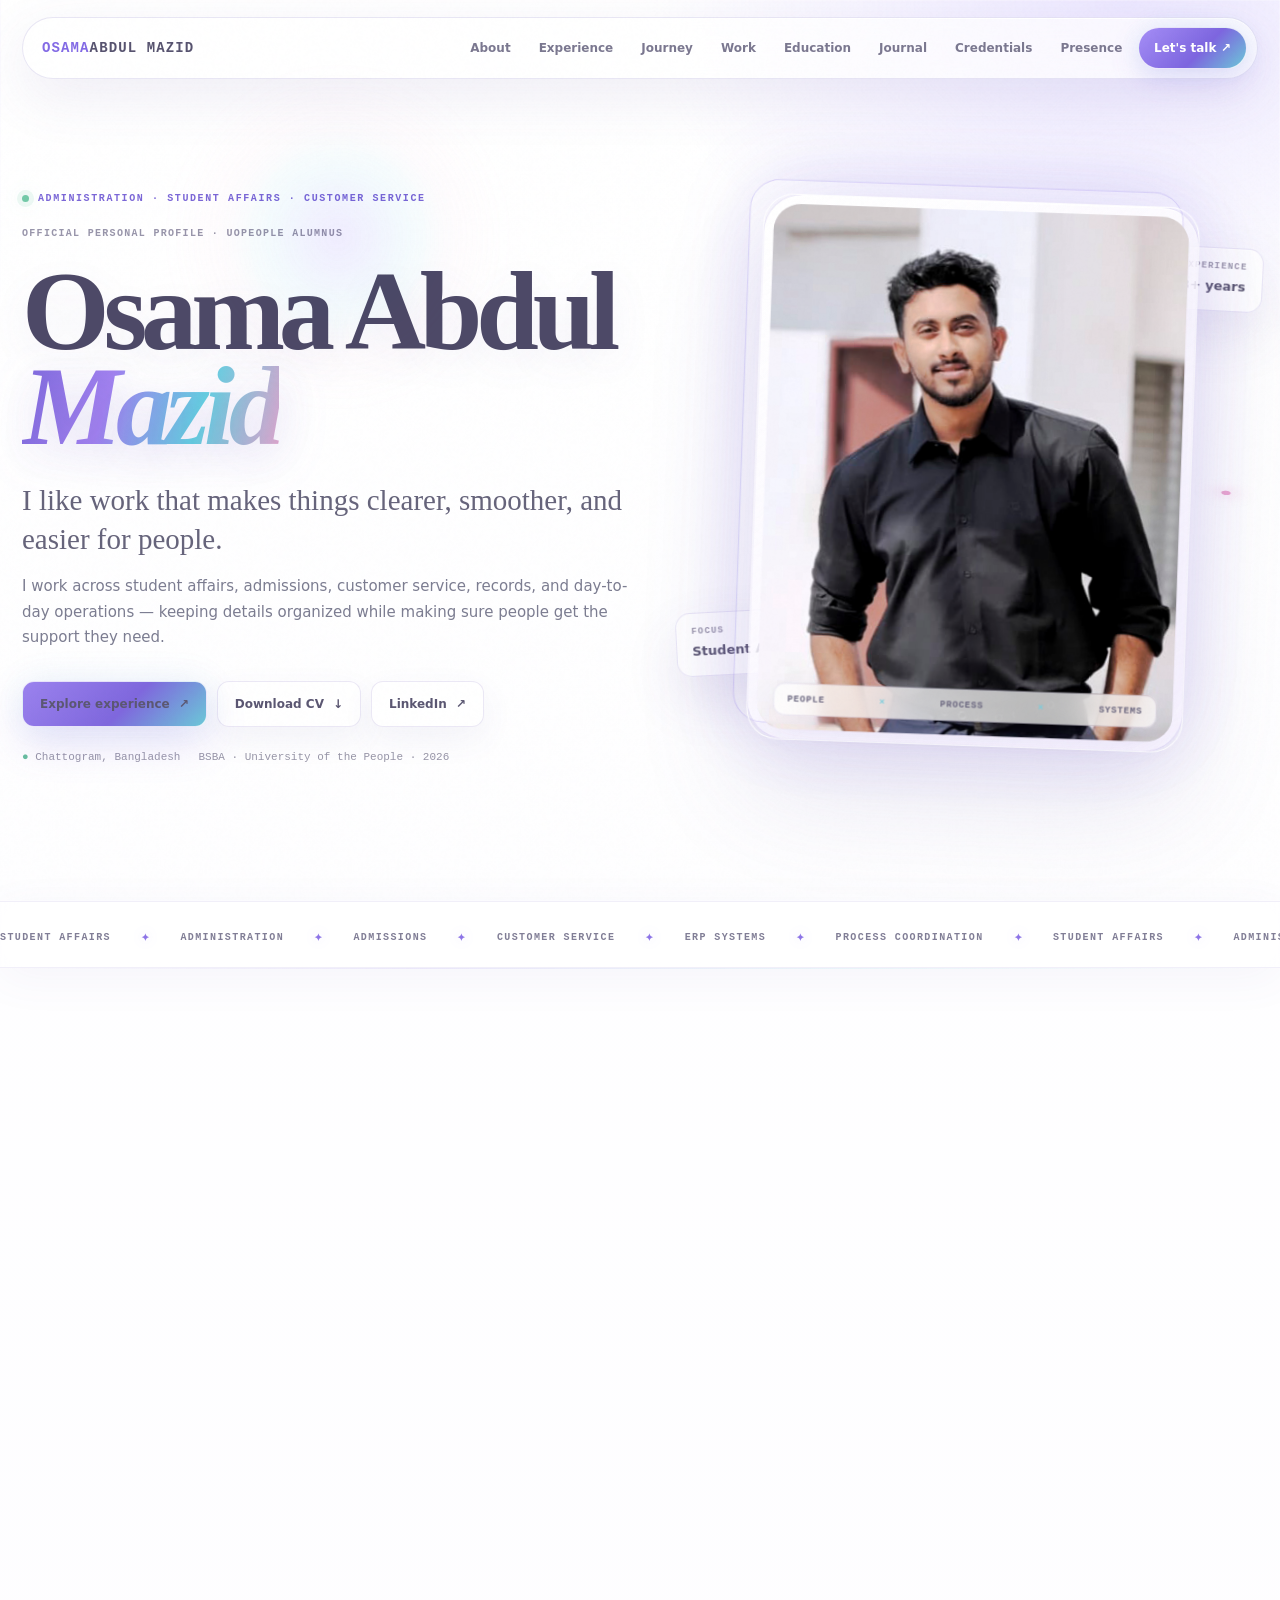
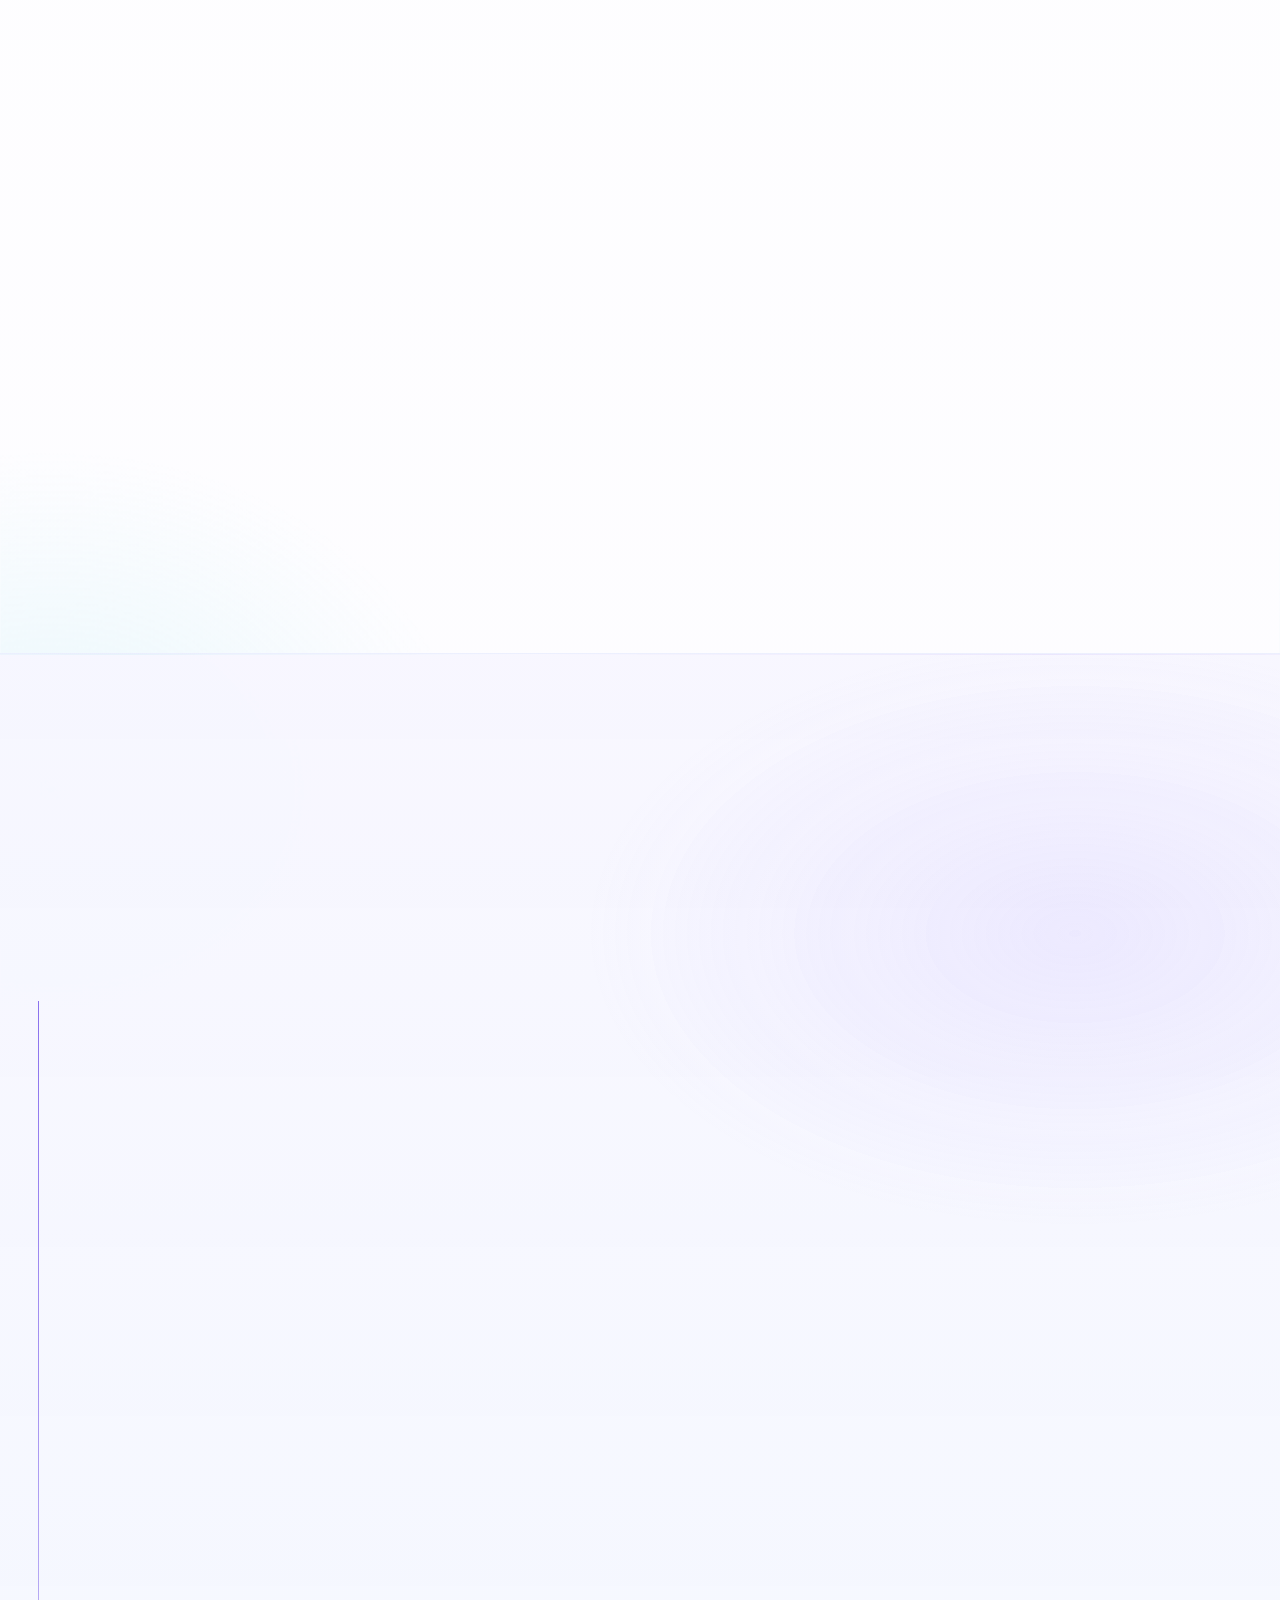
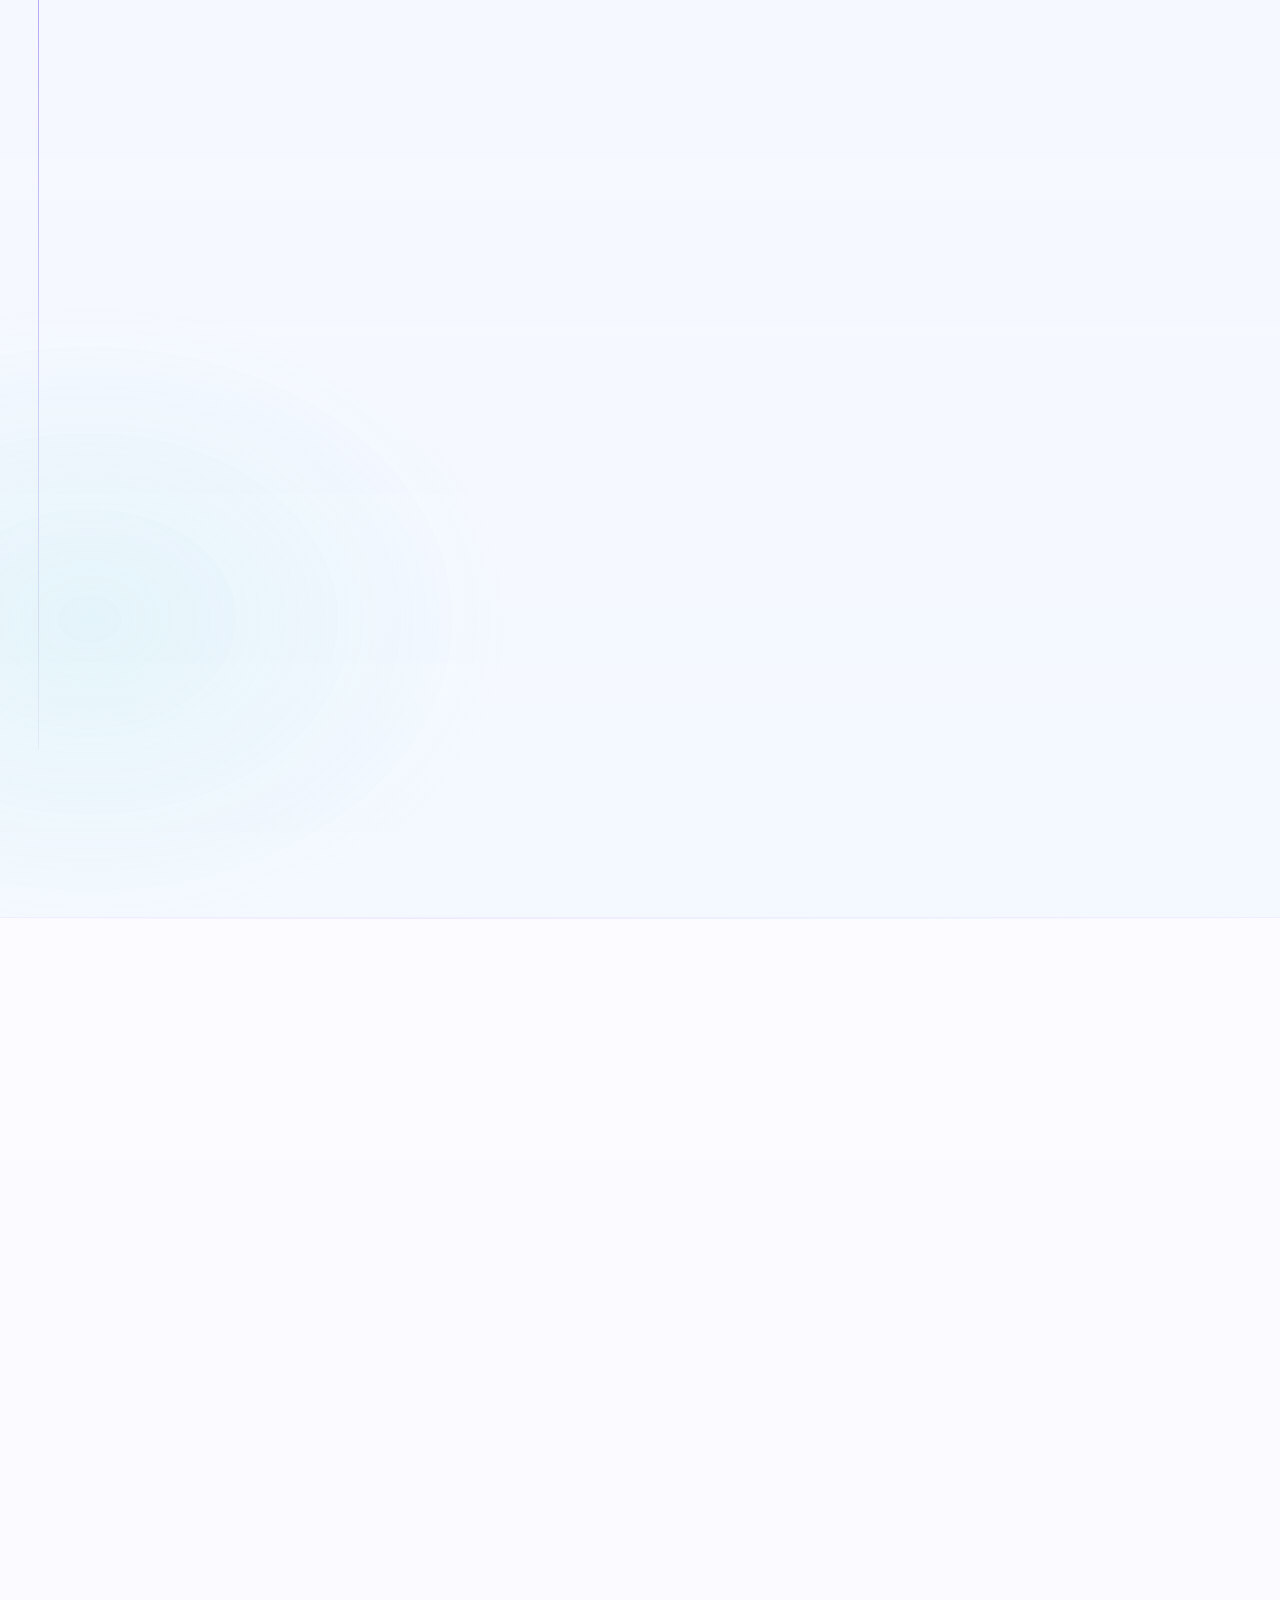
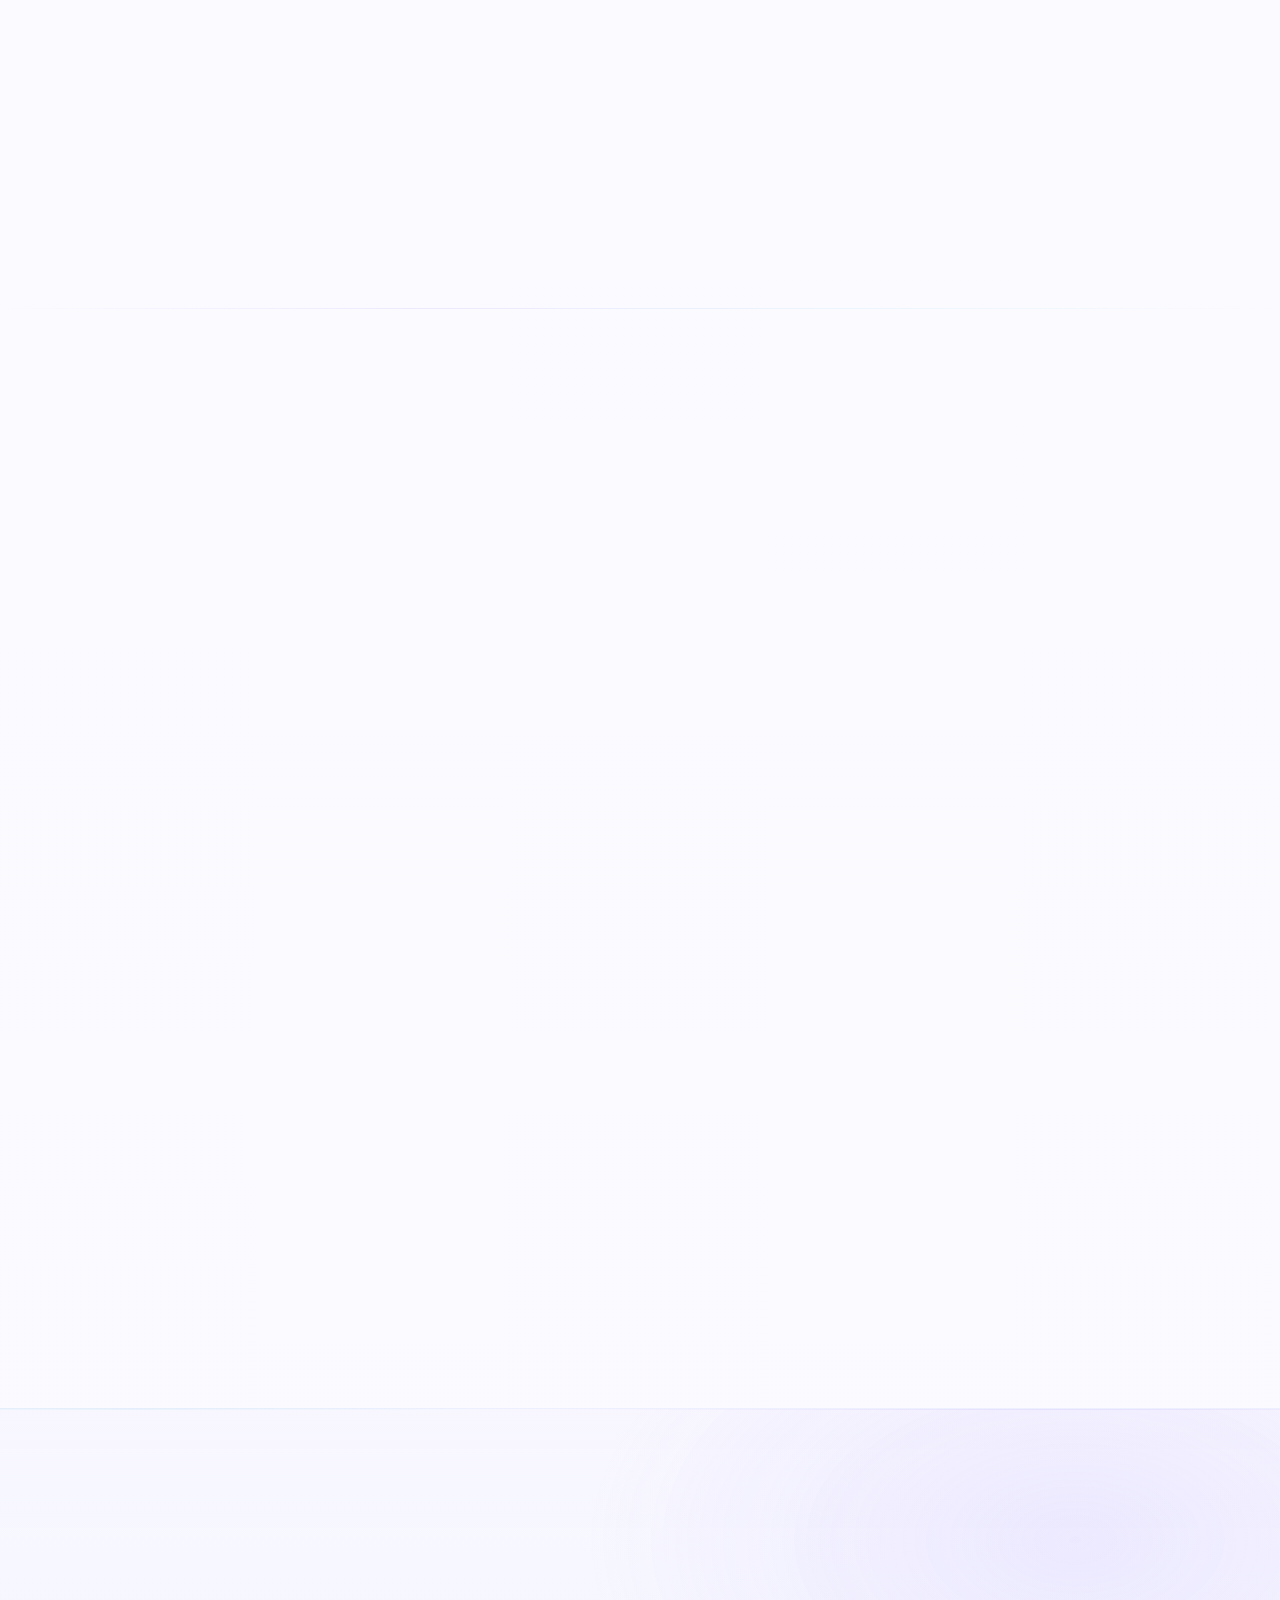
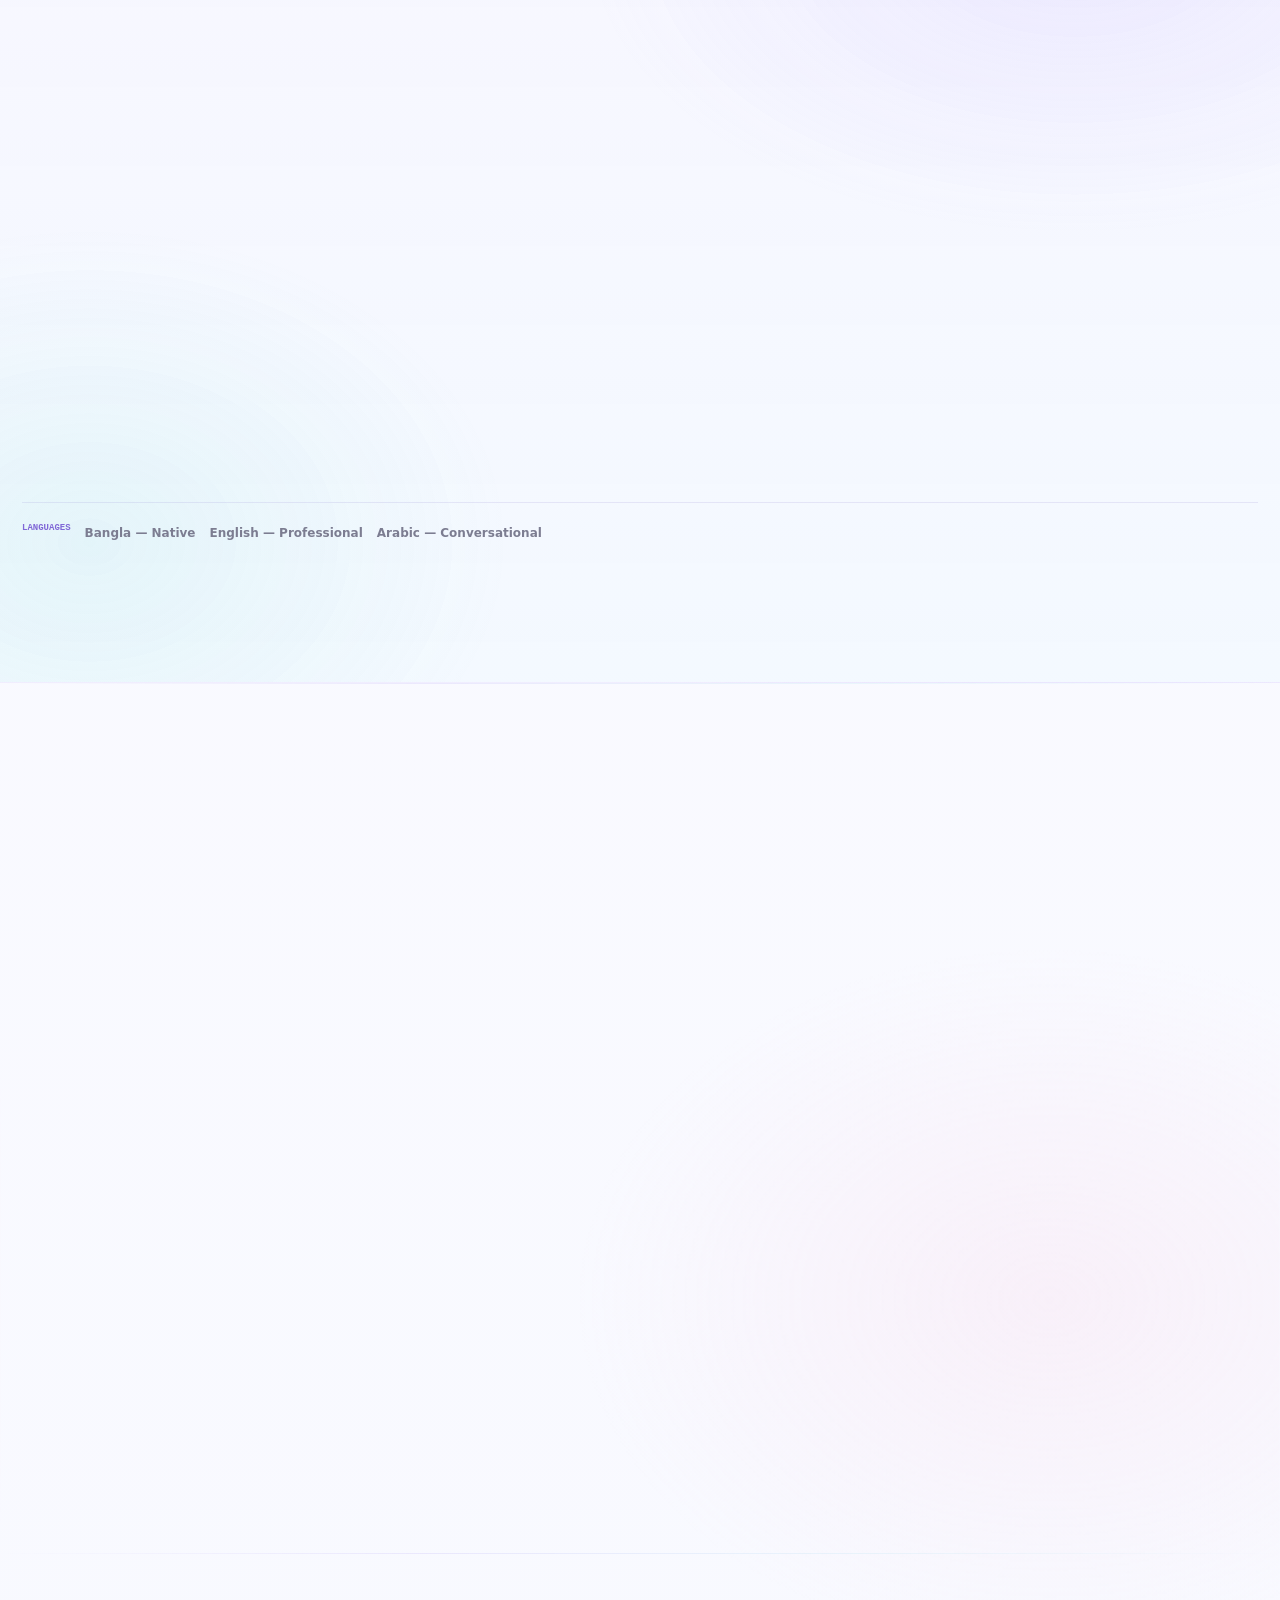
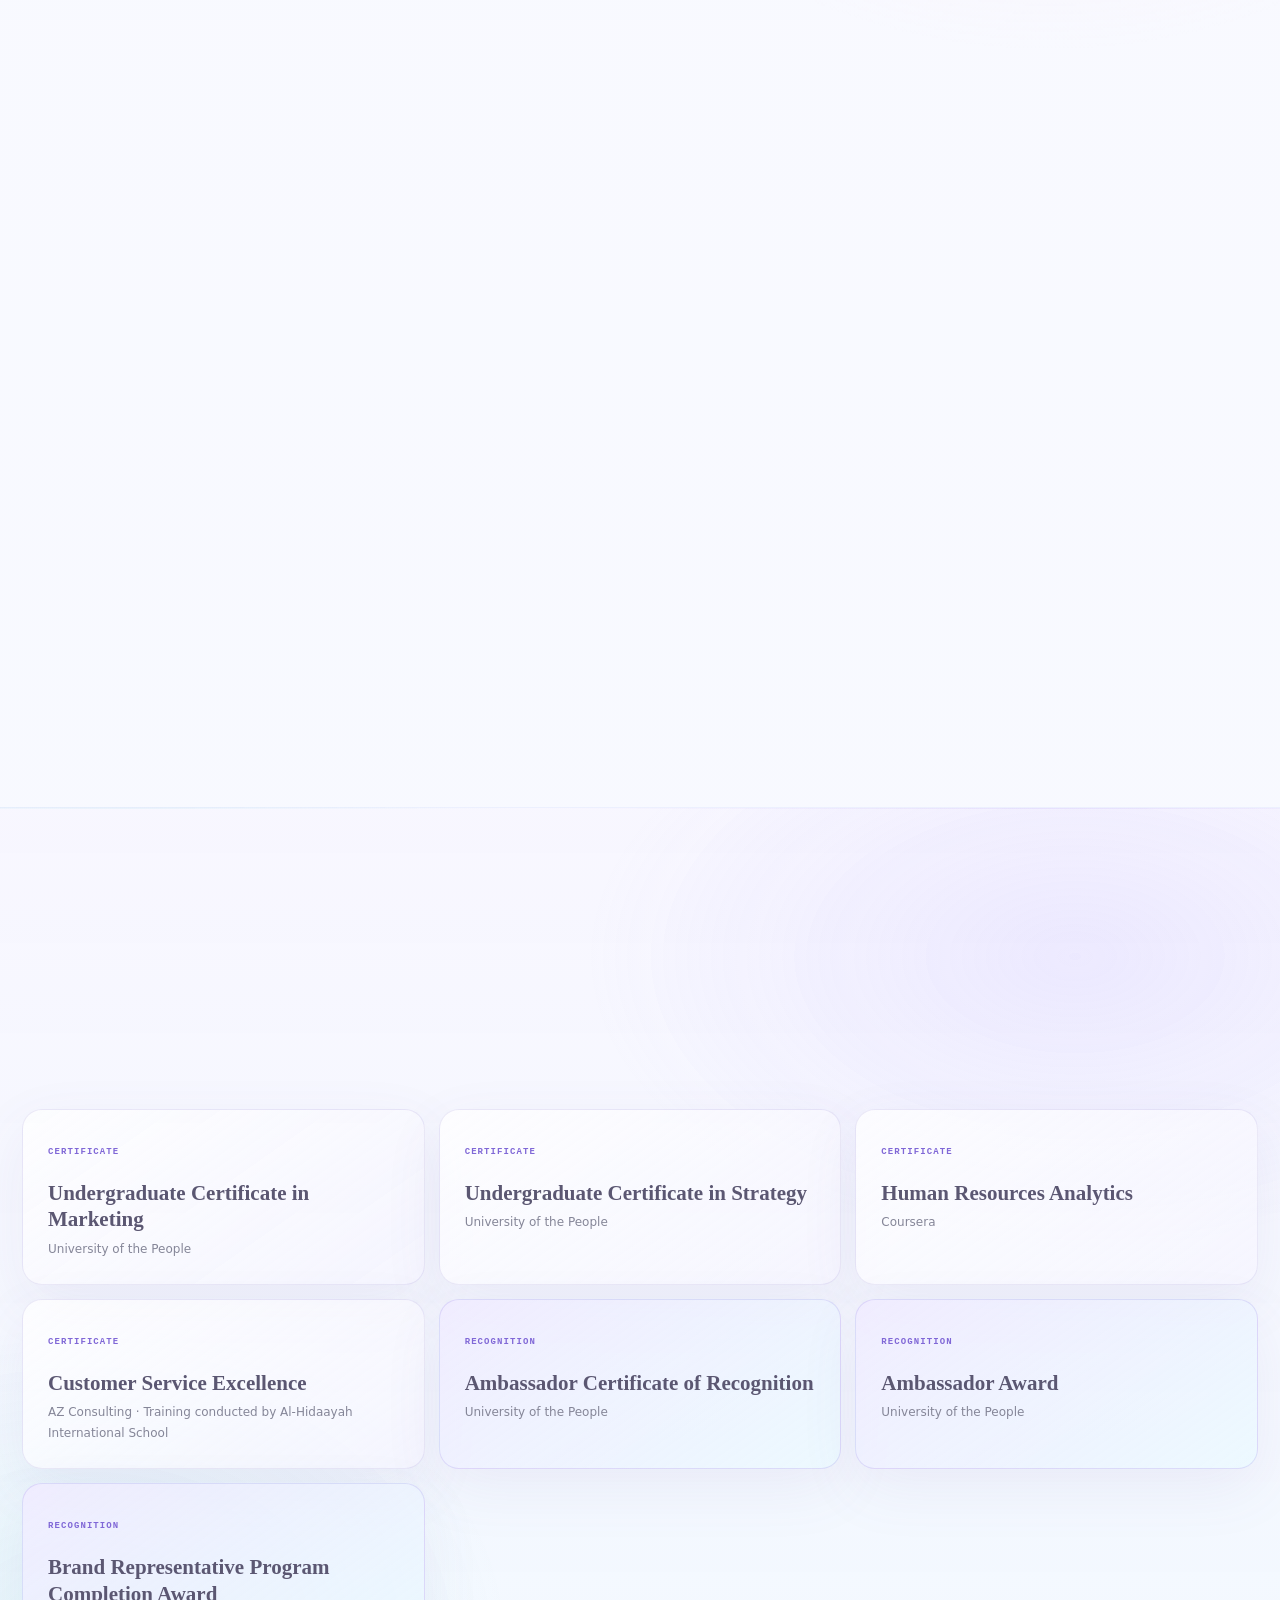
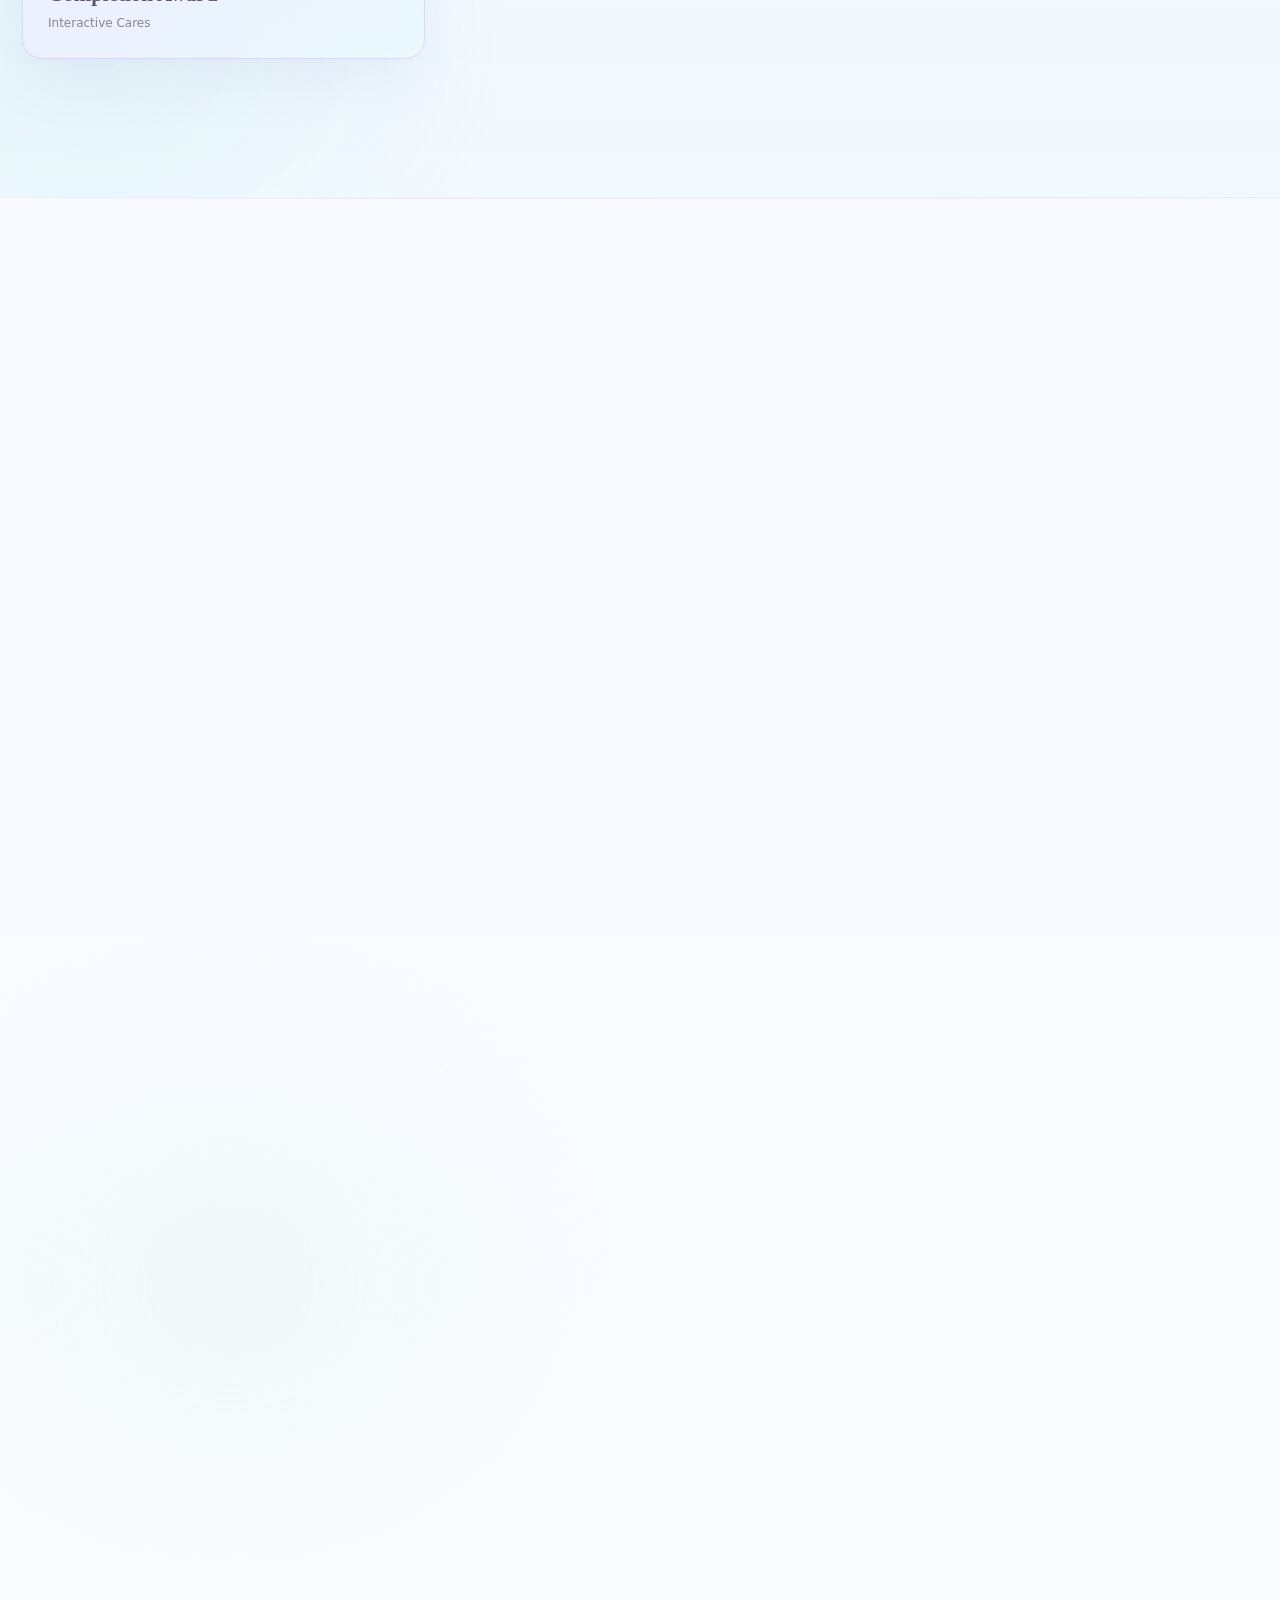
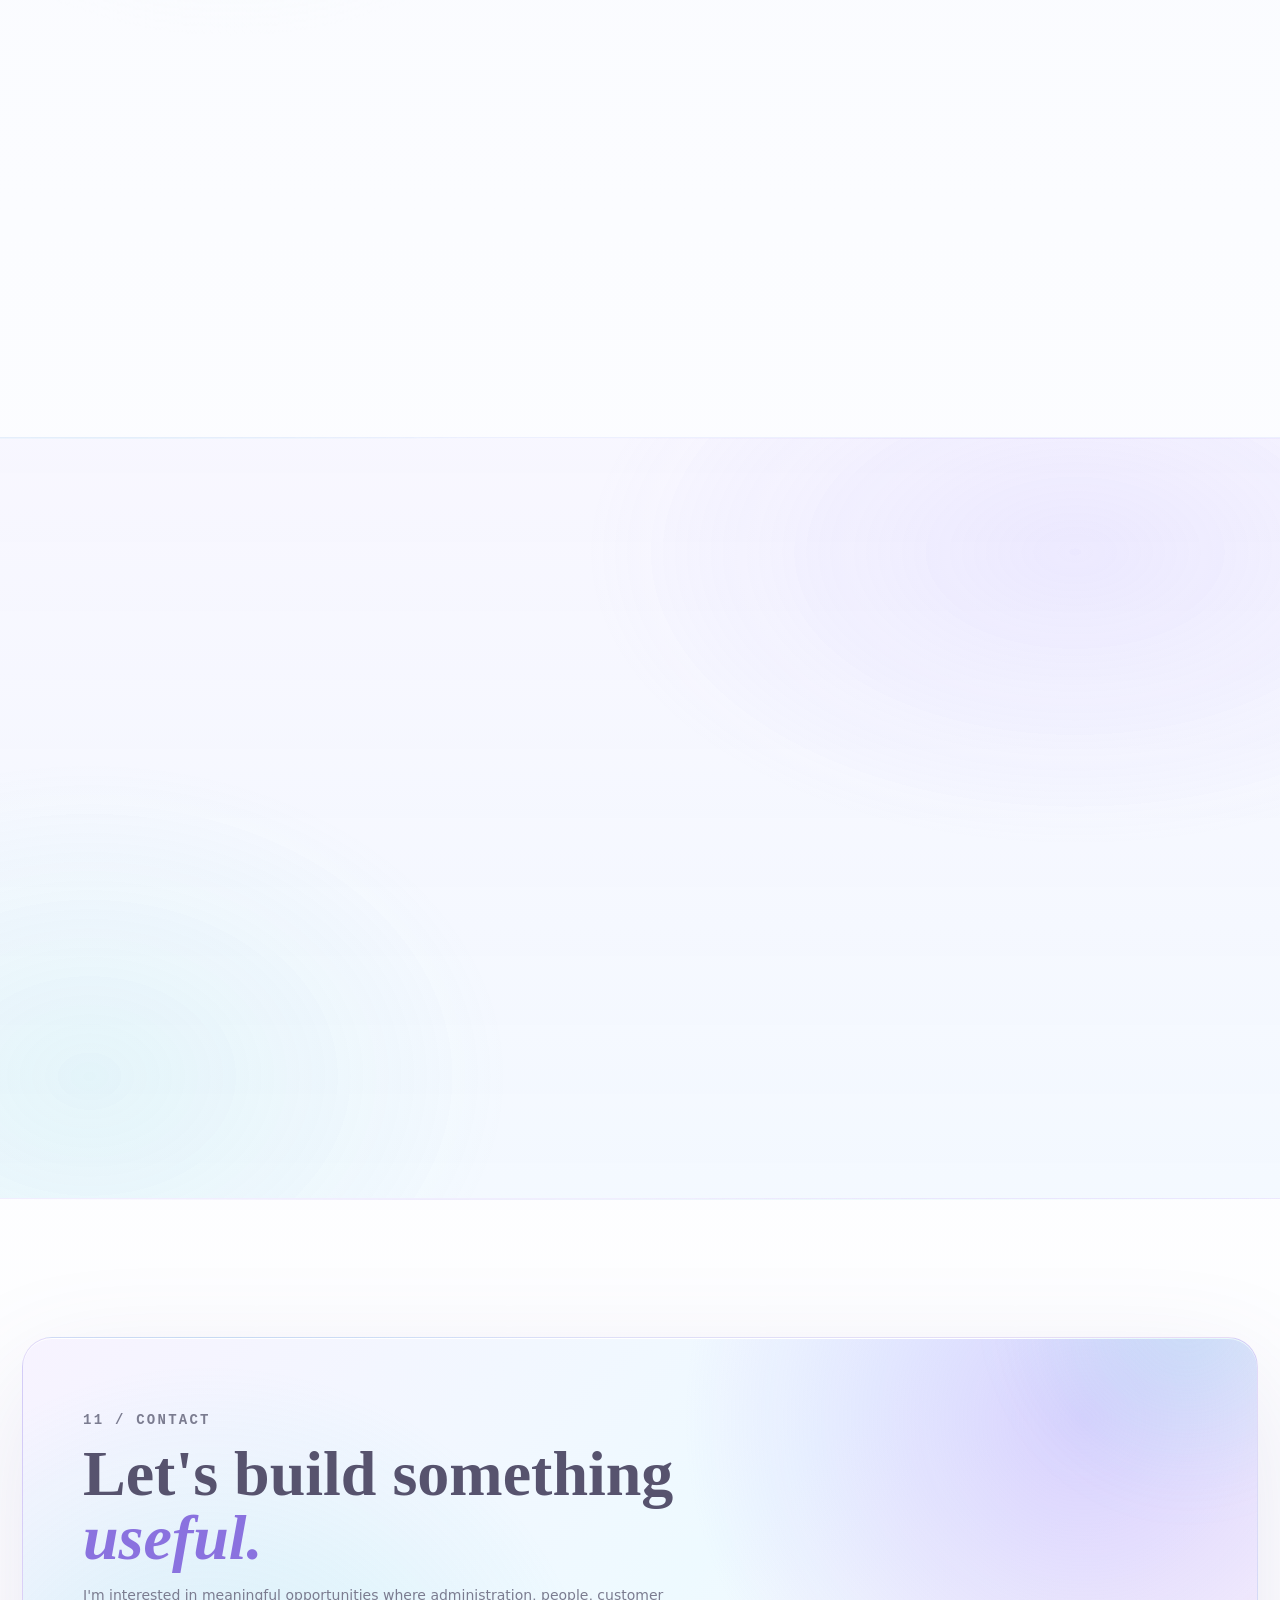
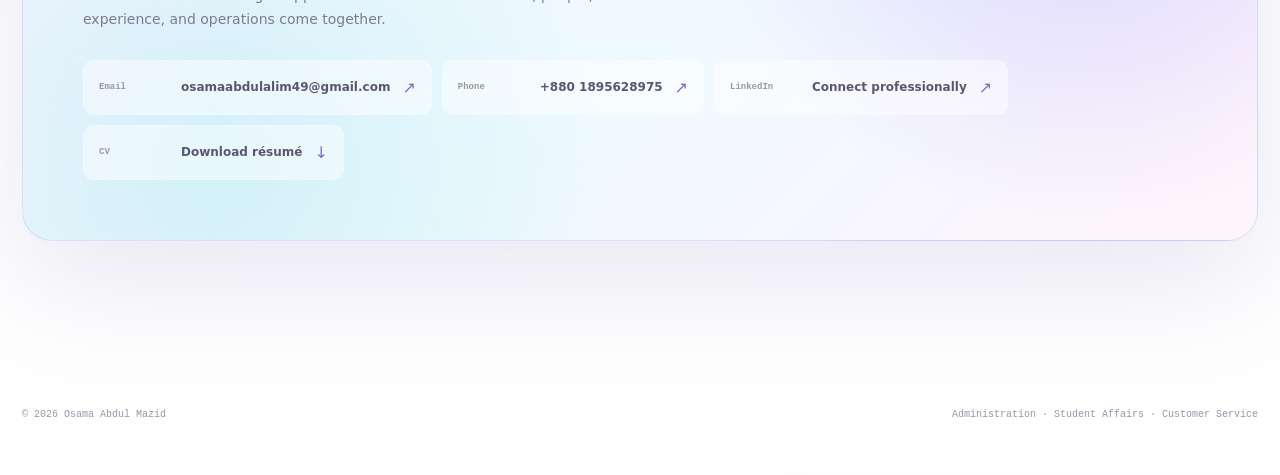
==== commit 9e980855: "Add files via upload" ====
--- a/index.html
+++ b/index.html
@@ -86,7 +86,7 @@
   <header class="site-header" id="top">
     <nav class="nav container" aria-label="Primary navigation">
       <a class="brand" href="#top" aria-label="Osama Abdul Mazid home">
-        <span>OSAMA</span><b>ABDUL MAZID</b><small>Build&nbsp;&nbsp;•&nbsp;&nbsp;Learn&nbsp;&nbsp;•&nbsp;&nbsp;Contribute</small>
+        <span>OSAMA</span><b>ABDUL MAZID</b>
       </a>
       <button class="menu" id="menu" type="button" aria-label="Open navigation" aria-expanded="false" aria-controls="nav-links">
         <span></span><span></span><span></span>
--- a/styles.css
+++ b/styles.css
@@ -452,231 +452,297 @@
 }
 
 
-
-
 /* ================================================================
-   OSAMA ABDUL MAZID — PREMIUM LIGHT / FLOWING EDITION
-   Reference direction: airy editorial portfolio with floating
-   glass elements, soft arcs and motion around the subject.
+   OSAMA ABDUL MAZID — ULTIMATE PREMIUM VISUAL SYSTEM v3
+   Visual layer only: content remains the supplied portfolio content.
    ================================================================ */
 :root{
-  --bg:#f8f6f1;
-  --bg2:#fffdf9;
-  --paper:#fffdf9;
-  --paper2:#f1eee8;
-  --ink:#1b2133;
-  --muted:#747b88;
-  --line:rgba(27,33,51,.11);
-  --navy:#20243a;
-  --violet:#6550df;
-  --violet-dark:#4937bd;
-  --gold:#b99255;
-  --cyan:#9da4ff;
-  --pink:#d9b5db;
+  --bg:#06040d;
+  --bg2:#0a0716;
+  --paper:#0f0b1b;
+  --paper2:#151025;
+  --ink:#f7f4ff;
+  --muted:#aaa5bb;
+  --line:rgba(255,255,255,.11);
+  --navy:#f7f4ff;
+  --violet:#9b7cff;
+  --violet-dark:#7556ed;
+  --gold:#d7b36a;
+  --cyan:#66e8ff;
+  --pink:#ff79c8;
   --max:1240px;
   --radius:26px;
-  --shadow:0 28px 80px rgba(38,43,62,.10);
-}
-
-html{background:var(--bg);scroll-behavior:smooth}
+  --shadow:0 30px 100px rgba(0,0,0,.42);
+}
+html{background:var(--bg)}
 body{
   color:var(--ink);
   background:
-    radial-gradient(700px 500px at 82% 8%,rgba(112,91,229,.075),transparent 68%),
-    radial-gradient(560px 430px at 8% 35%,rgba(185,146,85,.055),transparent 70%),
-    linear-gradient(180deg,#fcfbf8 0%,#f8f6f1 48%,#fbfaf7 100%);
+    radial-gradient(900px 650px at 78% -5%,rgba(128,83,255,.18),transparent 62%),
+    radial-gradient(700px 560px at 8% 22%,rgba(64,205,255,.08),transparent 65%),
+    radial-gradient(900px 700px at 72% 72%,rgba(255,72,181,.06),transparent 62%),
+    linear-gradient(180deg,#05040b 0%,#080611 42%,#05040b 100%);
   font-family:"DM Sans",system-ui,-apple-system,sans-serif;
-  overflow-x:hidden;
 }
 body:before{
-  content:"";position:fixed;inset:0;pointer-events:none;z-index:-3;opacity:1;
-  background:
-    radial-gradient(ellipse 420px 720px at 0% 15%,transparent 67%,rgba(32,36,58,.09) 67.2%,transparent 67.55%),
-    radial-gradient(ellipse 520px 720px at 100% 78%,transparent 68%,rgba(101,80,223,.10) 68.2%,transparent 68.55%);
-  mask-image:linear-gradient(to bottom,black,black 72%,transparent 100%);
+  opacity:.28;
+  background-image:linear-gradient(rgba(165,132,255,.07) 1px,transparent 1px),linear-gradient(90deg,rgba(165,132,255,.07) 1px,transparent 1px);
+  background-size:72px 72px;
+  mask-image:linear-gradient(to bottom,black,transparent 92%);
 }
 body:after{
-  content:"";position:fixed;inset:-20%;pointer-events:none;z-index:-2;opacity:.65;
-  background:
-    radial-gradient(420px 210px at 18% 24%,rgba(101,80,223,.055),transparent 72%),
-    radial-gradient(360px 220px at 82% 55%,rgba(185,146,85,.05),transparent 72%);
-  animation:ambientDrift 18s ease-in-out infinite alternate;
-}
-@keyframes ambientDrift{from{transform:translate3d(-1.5%,0,0) scale(1)}to{transform:translate3d(1.5%,1%,0) scale(1.04)}}
-
+  content:"";position:fixed;inset:0;pointer-events:none;z-index:9997;opacity:.045;
+  background-image:url("data:image/svg+xml,%3Csvg viewBox='0 0 160 160' xmlns='http://www.w3.org/2000/svg'%3E%3Cfilter id='n'%3E%3CfeTurbulence type='fractalNoise' baseFrequency='.9' numOctaves='3' stitchTiles='stitch'/%3E%3C/filter%3E%3Crect width='100%25' height='100%25' filter='url(%23n)' opacity='.45'/%3E%3C/svg%3E");
+  mix-blend-mode:screen;
+}
 a{color:inherit}
 .container{width:min(var(--max),calc(100% - 44px))}
-.site-progress{background:linear-gradient(90deg,#8d7cff,var(--violet),#b89a62);box-shadow:0 0 16px rgba(101,80,223,.35)}
-#ambient-canvas{opacity:0;display:none}
-.cursor-glow{width:280px;height:280px;background:radial-gradient(circle,rgba(101,80,223,.08),rgba(185,146,85,.035) 35%,transparent 70%);mix-blend-mode:multiply}
-
-/* Floating navigation */
+.site-progress{position:fixed;z-index:10001;top:0;left:0;width:0;height:2px;background:linear-gradient(90deg,var(--cyan),var(--violet),var(--pink));box-shadow:0 0 18px rgba(155,124,255,.9)}
+#ambient-canvas{position:fixed;inset:0;width:100%;height:100%;z-index:-2;pointer-events:none;opacity:.78}
+.cursor-glow{position:fixed;z-index:9998;width:260px;height:260px;border-radius:50%;pointer-events:none;transform:translate(-50%,-50%);background:radial-gradient(circle,rgba(140,105,255,.13),rgba(80,220,255,.045) 35%,transparent 70%);filter:blur(8px);mix-blend-mode:screen;opacity:0;transition:opacity .25s}
+.site-header{height:1px}
 .nav{
-  top:15px;padding:9px 10px 9px 19px;
-  background:rgba(255,253,249,.78);
-  border:1px solid rgba(27,33,51,.09);
-  box-shadow:0 16px 48px rgba(38,43,62,.08),inset 0 1px 0 rgba(255,255,255,.9);
-  backdrop-filter:blur(22px) saturate(125%);-webkit-backdrop-filter:blur(22px) saturate(125%);
-}
-.brand{color:var(--navy);letter-spacing:.07em}.brand span{color:var(--violet)}.brand b{color:var(--navy)}
-.navlinks a{color:#606674}.navlinks a:hover{color:var(--navy);background:#f1eee8}
-.navlinks .nav-cta{background:var(--navy);color:#fff;border:0;box-shadow:0 12px 28px rgba(32,36,58,.18)}
-.menu{color:var(--navy)}.menu span{background:var(--navy)}
-
-/* The page is light; dark sections become editorial light panels. */
-.section{padding:116px 0;position:relative;overflow:hidden}
-.section:before{
-  content:"";position:absolute;pointer-events:none;z-index:0;width:620px;height:620px;
-  right:-360px;top:15%;border:1px solid rgba(101,80,223,.10);border-radius:50%;
-  animation:sectionOrbit 22s linear infinite;
-}
-.section:after{
-  content:"";position:absolute;pointer-events:none;z-index:0;width:380px;height:380px;
-  left:-280px;bottom:5%;border:1px solid rgba(185,146,85,.10);border-radius:50%;
-  animation:sectionOrbitReverse 28s linear infinite;
-}
-.section>*{position:relative;z-index:1}
-@keyframes sectionOrbit{to{transform:rotate(360deg)}}
-@keyframes sectionOrbitReverse{to{transform:rotate(-360deg)}}
-.section-dark{background:transparent;color:var(--ink)}
-.section-dark:before{background:none}
-.section-dark h2,.section-dark .section-heading h2{color:var(--navy)}
-.section-dark .section-number,.section-dark .eyebrow-small{color:var(--violet-dark)}
-.section-dark .section-intro{color:var(--muted)}
-
-.eyebrow,.eyebrow-small{color:var(--violet-dark)}
-.status-dot{background:#6cbb9a;box-shadow:0 0 0 5px rgba(108,187,154,.11)}
-.hero{
-  min-height:100vh;padding:145px 0 105px;position:relative;isolation:isolate;overflow:hidden;
-}
+  top:16px;padding:9px 10px 9px 19px;background:rgba(10,7,22,.58);border:1px solid rgba(255,255,255,.13);border-radius:999px;
+  box-shadow:0 18px 60px rgba(0,0,0,.36),inset 0 1px 0 rgba(255,255,255,.08);backdrop-filter:blur(24px) saturate(150%);-webkit-backdrop-filter:blur(24px) saturate(150%);
+}
+.brand{color:#fff;letter-spacing:.08em}.brand span{color:var(--violet)}.brand b{color:#fff}
+.navlinks a{color:#a9a4b7}.navlinks a:hover{color:#fff;background:rgba(255,255,255,.07)}
+.navlinks .nav-cta{background:linear-gradient(135deg,#8c6dff,#6849e9);color:#fff;border:1px solid rgba(255,255,255,.16);box-shadow:0 0 28px rgba(120,86,255,.28)}
+.navlinks .nav-cta:hover{background:linear-gradient(135deg,#a188ff,#7958ff)}
+.menu{color:#fff}.menu span{background:#fff}
+.hero{min-height:100vh;padding:155px 0 110px;position:relative;isolation:isolate}
+.hero:before{content:"";position:absolute;inset:5% -20% 0;z-index:-1;background:radial-gradient(ellipse at 72% 44%,rgba(126,81,255,.13),transparent 30%),radial-gradient(ellipse at 60% 65%,rgba(72,217,255,.06),transparent 28%);pointer-events:none}
+.hero-grid{grid-template-columns:1.04fr .96fr;gap:48px}
+.eyebrow,.eyebrow-small{color:#a993ff}.status-dot{background:#6ff5d0;box-shadow:0 0 0 5px rgba(111,245,208,.10),0 0 20px rgba(111,245,208,.6)}
+.hero-kicker{color:#777286}.hero-copy{position:relative;z-index:3}
+h1{font-size:clamp(64px,8.8vw,124px);line-height:.84;color:#f9f7ff;text-shadow:0 0 60px rgba(139,106,255,.09);margin:25px 0 28px}
+h1 em{background:linear-gradient(110deg,#fff 5%,#bca9ff 48%,#7be9ff 100%);-webkit-background-clip:text;background-clip:text;color:transparent;filter:drop-shadow(0 0 28px rgba(140,103,255,.2))}
+.hero-lead{color:#eee9f7;font-size:clamp(21px,2.35vw,29px)}.hero-summary{color:#a7a1b3}.hero-meta{color:#777286}.hero-meta i{color:#6ff5d0}
+.button{background:rgba(255,255,255,.035);color:#f6f3ff;border-color:rgba(255,255,255,.12);box-shadow:inset 0 1px 0 rgba(255,255,255,.05),0 10px 30px rgba(0,0,0,.18)}
+.button:hover{box-shadow:0 16px 40px rgba(0,0,0,.34),0 0 30px rgba(131,94,255,.12);border-color:rgba(168,145,255,.4)}
+.button-primary{background:linear-gradient(135deg,#8e6dff,#6949ea);border-color:rgba(255,255,255,.16);box-shadow:0 14px 38px rgba(109,76,239,.25),0 0 35px rgba(109,76,239,.16)}
+.button-primary:hover{background:linear-gradient(135deg,#a188ff,#7958ff)}
+.hero-visual{min-height:570px;align-items:center;perspective:1200px}
+.portrait-frame{width:min(430px,88vw);padding:8px;background:linear-gradient(145deg,rgba(255,255,255,.18),rgba(255,255,255,.035));border:1px solid rgba(255,255,255,.18);border-radius:34px;box-shadow:0 45px 120px rgba(0,0,0,.62),0 0 90px rgba(124,88,255,.13);transform:rotate(2deg);z-index:2}
+.portrait-frame:before{border-color:rgba(143,108,255,.45);box-shadow:0 0 80px rgba(111,83,255,.12)}
+.portrait-frame img{border-radius:27px;filter:saturate(.88) contrast(1.08);box-shadow:inset 0 0 50px rgba(0,0,0,.28)}
+.portrait-ring{border-color:rgba(255,255,255,.16)}
+.portrait-label{background:rgba(8,6,16,.72);border:1px solid rgba(255,255,255,.12);color:#eee;backdrop-filter:blur(18px);box-shadow:0 10px 40px rgba(0,0,0,.35)}.portrait-label b{color:var(--cyan)}
+.floating-card{background:rgba(13,9,26,.72);border:1px solid rgba(255,255,255,.13);box-shadow:0 20px 55px rgba(0,0,0,.45),0 0 35px rgba(116,80,255,.10);color:#fff;backdrop-filter:blur(18px)}.mini-label{color:#8f889f}.floating-card strong{color:#fff}
+.floating-card-one{left:-12px}.floating-card-two{right:-5px}
+.hero-orbit{position:absolute;width:560px;height:560px;left:50%;top:50%;transform:translate(-50%,-50%) rotateX(62deg) rotateZ(-16deg);transform-style:preserve-3d;z-index:0;pointer-events:none;filter:drop-shadow(0 0 32px rgba(116,88,255,.16))}
+.orbit{position:absolute;inset:7%;border:1px solid rgba(151,123,255,.27);border-radius:50%;transform-style:preserve-3d}
+.orbit-a{transform:rotateY(58deg) rotateX(18deg);box-shadow:0 0 24px rgba(151,123,255,.12)}
+.orbit-b{inset:17%;transform:rotateY(-58deg) rotateX(-12deg);border-color:rgba(102,232,255,.22)}
+.orbit-c{inset:28%;transform:rotateY(72deg) rotateX(26deg);border-color:rgba(255,121,200,.20)}
+.orbit-core{position:absolute;left:50%;top:50%;width:92px;height:92px;transform:translate(-50%,-50%) rotateX(-62deg) rotateZ(16deg);border-radius:50%;display:grid;place-items:center;background:radial-gradient(circle at 35% 30%,#fff 0 3%,#bda9ff 8%,#6949e9 34%,#160b34 72%,#090611 100%);border:1px solid rgba(255,255,255,.34);box-shadow:0 0 30px rgba(125,88,255,.7),0 0 100px rgba(91,222,255,.16),inset -18px -20px 30px rgba(0,0,0,.4);animation:corePulse 4s ease-in-out infinite}
+.orbit-core span{font:700 18px "Space Mono",monospace;color:#fff;letter-spacing:.1em;text-shadow:0 0 14px #fff}.orbit-core i{position:absolute;width:12px;height:12px;border-radius:50%;background:#7df3ff;box-shadow:0 0 20px #7df3ff;top:8px;right:18px}
+.orbit-particle{position:absolute;width:9px;height:9px;border-radius:50%;background:#fff;box-shadow:0 0 18px 5px rgba(130,108,255,.8)}.p1{top:12%;left:66%}.p2{bottom:18%;left:16%;background:#6ff4ff;box-shadow:0 0 20px 5px rgba(111,244,255,.55)}.p3{right:9%;bottom:30%;background:#ff8bcf;box-shadow:0 0 20px 5px rgba(255,139,207,.45)}
+@keyframes corePulse{50%{transform:translate(-50%,-50%) rotateX(-62deg) rotateZ(16deg) scale(1.06);box-shadow:0 0 48px rgba(125,88,255,.85),0 0 120px rgba(91,222,255,.22),inset -18px -20px 30px rgba(0,0,0,.4)}}
+.ticker{background:rgba(8,5,17,.78);border-top:1px solid rgba(255,255,255,.07);border-bottom:1px solid rgba(255,255,255,.07);box-shadow:0 0 50px rgba(95,67,190,.08);padding:19px 0}.ticker-track{font-size:10px;color:#aaa2bb}.ticker-track b{color:#a990ff;text-shadow:0 0 12px rgba(169,144,255,.7)}
+.section{padding:132px 0;position:relative}.section:before{content:"";position:absolute;left:0;right:0;top:0;height:1px;background:linear-gradient(90deg,transparent,rgba(255,255,255,.08),transparent)}
+.section-dark{background:linear-gradient(180deg,rgba(13,8,25,.82),rgba(6,4,13,.88));border-top:1px solid rgba(255,255,255,.03);border-bottom:1px solid rgba(255,255,255,.03)}
+.section-dark:before{background:radial-gradient(circle at 82% 20%,rgba(126,94,255,.13),transparent 32rem),radial-gradient(circle at 10% 80%,rgba(71,216,255,.06),transparent 25rem)}
+.section-heading{margin-bottom:58px}.section-number{color:#777084}.section-dark .section-number,.section-dark .eyebrow-small{color:#aa93ff}.section-heading h2{color:#f8f5ff;font-size:clamp(42px,5.8vw,76px);text-shadow:0 0 50px rgba(138,104,255,.07)}.section-intro{color:#a59fb0}.section-dark .section-intro{color:#a8a2b4}
+.glass{background:linear-gradient(145deg,rgba(255,255,255,.055),rgba(255,255,255,.018));border:1px solid rgba(255,255,255,.11);box-shadow:0 25px 80px rgba(0,0,0,.27),inset 0 1px 0 rgba(255,255,255,.055);backdrop-filter:blur(16px);-webkit-backdrop-filter:blur(16px);position:relative;overflow:hidden}
+.glass:after{content:"";position:absolute;inset:0;pointer-events:none;background:linear-gradient(120deg,rgba(255,255,255,.07),transparent 24%,transparent 72%,rgba(148,112,255,.045));opacity:.65}
+.glass:hover{border-color:rgba(157,126,255,.30);box-shadow:0 35px 100px rgba(0,0,0,.42),0 0 55px rgba(117,82,255,.08),inset 0 1px 0 rgba(255,255,255,.08)}
+.tilt-card{transform-style:preserve-3d;transition:transform .18s ease,border-color .25s ease,box-shadow .25s ease}
+.about-main{padding:38px}.about-main p{color:#aaa5b4}.large-copy{color:#f7f3ff!important}.tag-list span{border-color:rgba(255,255,255,.10);background:rgba(255,255,255,.035);color:#aaa4b4}.stats-panel{gap:13px}.stat-card{min-height:150px}.stat-card strong{color:#b79eff;text-shadow:0 0 24px rgba(142,108,255,.22)}.stat-card small{color:#908a9d}
+.alumni-banner{margin-top:18px}.alumni-banner h3{color:#f7f3ff}.alumni-banner p{color:#9e98aa}.text-link{color:#ae98ff}.section-dark .text-link{color:#c6b8ff}
+.timeline:before{background:linear-gradient(var(--violet),rgba(255,255,255,.05))}.timeline-item:before{background:#0d0919;border-color:#9675ff;box-shadow:0 0 0 5px rgba(151,117,255,.10),0 0 24px rgba(151,117,255,.38)}.section-dark .timeline-item:before{background:#0d0919}.timeline-date{color:#a88fff}.section-dark .timeline-date{color:#b49fff}.timeline-item .org{color:#b29aff}.section-dark .timeline-item .org{color:#c1b1ff}.role-summary{color:#9993a5}.section-dark .role-summary{color:#a8a2b3}.timeline-item ul{color:#9791a2}.section-dark .timeline-item ul{color:#aaa5b4}
+.journey-card.featured{background:linear-gradient(145deg,rgba(126,94,255,.16),rgba(255,255,255,.025));border-color:rgba(143,112,255,.24)}.journey-card>span,.work-no{color:#ad94ff}.journey-card h3,.work-card h3{color:#f4f0fb}.journey-card p,.work-card p{color:#9c96a7}
+.skills-grid{gap:0}.skill-block{border-top-color:rgba(255,255,255,.10)}.skill-block>span{color:#ad96ff}.skill-block h3{color:#fff}.skill-tags b{background:rgba(255,255,255,.045);border-color:rgba(255,255,255,.09);color:#c9c3d2;box-shadow:inset 0 1px 0 rgba(255,255,255,.03)}.language-row{border-top-color:rgba(255,255,255,.09);color:#aaa4b4}.language-row span{color:#ad96ff}
+.education-card.featured{background:linear-gradient(135deg,rgba(132,99,255,.14),rgba(255,255,255,.025));border-color:rgba(147,116,255,.25)}.edu-year{color:#ae96ff}.education-card h3{color:#f7f4ff}.education-card p{color:#9d97a7}.education-card small{color:#7e7889}
+.credential-card{background:linear-gradient(145deg,rgba(255,255,255,.05),rgba(255,255,255,.018));border-color:rgba(255,255,255,.10);box-shadow:0 20px 60px rgba(0,0,0,.24)}.credential-card>span{color:#ad95ff}.credential-card h3{color:#f8f5ff}.credential-card p{color:#aaa4b4}.credential-card.recognition{background:linear-gradient(145deg,rgba(113,81,239,.18),rgba(255,255,255,.025));border-color:rgba(152,119,255,.22)}
+.gallery{gap:16px}.gallery-item{background:linear-gradient(145deg,rgba(255,255,255,.05),rgba(255,255,255,.015))}.gallery-item img{filter:saturate(.82) contrast(1.05);transition:transform .55s cubic-bezier(.2,.75,.2,1),filter .35s}.gallery-item:hover img{transform:scale(1.045);filter:saturate(1) contrast(1.07)}.zoom{background:rgba(8,6,16,.85);border:1px solid rgba(255,255,255,.14);color:#fff;box-shadow:0 8px 24px rgba(0,0,0,.35)}.gallery-item figcaption{border-top:1px solid rgba(255,255,255,.07)}.gallery-item figcaption b{color:#f5f1fb}.gallery-item figcaption span{color:#8e889a}
+.presence-card{background:linear-gradient(145deg,rgba(255,255,255,.045),rgba(255,255,255,.015))}.presence-card span{color:#a68cff}.presence-card h3{color:#fff}.presence-card p{color:#9f99aa}.presence-card b{color:#bcaaff}
+.contact-section{padding-top:105px}.contact-card{background:radial-gradient(circle at 88% 18%,rgba(140,99,255,.28),transparent 27rem),linear-gradient(135deg,#100a20 0%,#201345 54%,#0c0a18 100%);border:1px solid rgba(174,146,255,.22);box-shadow:0 40px 120px rgba(0,0,0,.55),0 0 90px rgba(108,74,236,.13)}.contact-card:before{background:radial-gradient(circle,rgba(118,226,255,.18),transparent 68%);filter:blur(25px)}.contact-card h2{color:#fff}.contact-card h2 em{color:#cdbfff}.contact-card p{color:#aaa4b5}.contact-line{border-color:rgba(255,255,255,.11);background:rgba(255,255,255,.025)}.contact-line span{color:#8d8799}.contact-line b{color:#fff}.contact-line i{color:#c5b4ff}.contact-actions .contact-line:hover{background:rgba(255,255,255,.065);border-color:rgba(177,147,255,.25)}
+.footer{color:#706a7d}.lightbox{background:rgba(3,2,8,.92);backdrop-filter:blur(22px)}.lightbox img{border:1px solid rgba(255,255,255,.12);box-shadow:0 40px 140px rgba(0,0,0,.7),0 0 70px rgba(115,83,255,.13)}.lightbox-close{background:rgba(255,255,255,.06);border-color:rgba(255,255,255,.14)}
+.reveal{opacity:0;transform:translateY(28px) scale(.985);filter:blur(3px);transition:opacity .8s ease,transform .8s cubic-bezier(.2,.8,.2,1),filter .8s ease}.reveal.show{opacity:1;transform:none;filter:none}
+.skip-link{background:#fff;color:#080511}
+.magnetic{will-change:transform}
+@media(max-width:1000px){.hero-grid{grid-template-columns:1fr}.hero-visual{order:-1;min-height:510px}.hero-orbit{width:480px;height:480px}.portrait-frame{width:320px}.presence-grid{grid-template-columns:repeat(2,1fr)}}
+@media(max-width:760px){.container{width:min(var(--max),calc(100% - 28px))}.nav{background:rgba(8,6,17,.84)}.nav.open .navlinks{background:rgba(9,6,19,.97);border-color:rgba(255,255,255,.11);box-shadow:0 25px 70px rgba(0,0,0,.5)}.nav.open .navlinks a{color:#d7d2df}.hero{padding-top:120px}.hero-visual{min-height:410px}.hero-orbit{width:390px;height:390px}.portrait-frame{width:285px}.hero-copy h1{font-size:clamp(56px,17vw,80px)}.section{padding:95px 0}.section-heading{margin-bottom:42px}.contact-card{padding:38px 24px}.cursor-glow{display:none}}
+@media(prefers-reduced-motion:reduce){html{scroll-behavior:auto}.hero-orbit,.orbit-core,.ticker-track{animation:none!important}.reveal{opacity:1;transform:none;filter:none;transition:none}.cursor-glow{display:none}}
+
+/* ================================================================
+   OSAMA — PEARL / AURORA 3D EDITION
+   Visual-only redesign: preserves portfolio content.
+   No dark theme. Soft luxury palette + dimensional UI + motion.
+   ================================================================ */
+:root{
+  --bg:#fbfaff;
+  --bg2:#f6f9ff;
+  --paper:rgba(255,255,255,.78);
+  --paper-solid:#ffffff;
+  --ink:#303247;
+  --muted:#73758a;
+  --line:rgba(95,82,170,.13);
+  --navy:#45425f;
+  --violet:#8b72ee;
+  --violet-dark:#7359d9;
+  --gold:#d4a75c;
+  --cyan:#65cfe2;
+  --pink:#e99ac8;
+  --mint:#8fd8c1;
+  --max:1260px;
+  --radius:28px;
+  --shadow:0 28px 90px rgba(103,91,170,.12);
+}
+html{background:#fbfaff;color:var(--ink)}
+body{
+  color:var(--ink);
+  background:
+    radial-gradient(700px 520px at 88% 0%,rgba(181,163,255,.26),transparent 68%),
+    radial-gradient(620px 500px at 4% 18%,rgba(139,225,237,.18),transparent 68%),
+    radial-gradient(700px 520px at 82% 58%,rgba(247,190,218,.16),transparent 68%),
+    radial-gradient(600px 520px at 18% 82%,rgba(204,238,222,.18),transparent 68%),
+    linear-gradient(180deg,#ffffff 0%,#fbfaff 35%,#f7f9ff 72%,#ffffff 100%);
+  font-family:"DM Sans",system-ui,-apple-system,sans-serif;
+}
+body:before{
+  opacity:.45;
+  background-image:linear-gradient(rgba(121,105,198,.045) 1px,transparent 1px),linear-gradient(90deg,rgba(121,105,198,.045) 1px,transparent 1px);
+  background-size:74px 74px;
+  mask-image:linear-gradient(to bottom,black,transparent 88%);
+}
+body:after{opacity:.028;mix-blend-mode:multiply}
+.site-progress{height:3px;background:linear-gradient(90deg,#75d9e5,#9a7df3,#efafd4,#9bd9c4);box-shadow:0 0 18px rgba(139,114,238,.35)}
+.cursor-glow{
+  width:330px;height:330px;
+  background:radial-gradient(circle,rgba(159,132,255,.16),rgba(110,218,231,.08) 32%,rgba(244,173,211,.045) 48%,transparent 72%);
+  mix-blend-mode:multiply;filter:blur(12px)
+}
+.nav{
+  top:17px;
+  background:rgba(255,255,255,.68);
+  border:1px solid rgba(105,91,178,.15);
+  box-shadow:0 18px 55px rgba(96,81,157,.10),inset 0 1px 0 rgba(255,255,255,.95);
+  backdrop-filter:blur(25px) saturate(145%);-webkit-backdrop-filter:blur(25px) saturate(145%);
+}
+.brand{color:#57536f}.brand span{color:#836ae5}.brand b{color:#57536f}
+.navlinks a{color:#7b7890}.navlinks a:hover{color:#57536f;background:rgba(139,114,238,.075)}
+.navlinks .nav-cta{
+  color:#fff;background:linear-gradient(135deg,#a58ef6,#7d65df 58%,#6cc9d8);
+  border:1px solid rgba(255,255,255,.8);
+  box-shadow:0 10px 30px rgba(129,105,225,.20),0 0 25px rgba(105,205,220,.12)
+}
+.menu{color:#5e5a76}.menu span{background:#6b6781}
+.section{padding:138px 0;position:relative}
+.section:before{background:linear-gradient(90deg,transparent,rgba(139,114,238,.12),rgba(101,207,226,.10),transparent)}
+.section-dark{
+  background:
+    radial-gradient(700px 420px at 84% 15%,rgba(177,158,255,.16),transparent 70%),
+    radial-gradient(600px 450px at 7% 84%,rgba(117,218,215,.13),transparent 70%),
+    linear-gradient(180deg,rgba(247,246,255,.92),rgba(242,248,255,.88));
+  color:var(--ink);
+  border-top:1px solid rgba(139,114,238,.07);border-bottom:1px solid rgba(139,114,238,.07)
+}
+.section-dark:before{background:radial-gradient(circle at 82% 20%,rgba(153,127,241,.13),transparent 32rem),radial-gradient(circle at 10% 80%,rgba(91,203,218,.09),transparent 25rem)}
+.hero{padding:156px 0 112px;isolation:isolate}
 .hero:before{
-  content:"";position:absolute;inset:-18% -12% -5%;z-index:-1;pointer-events:none;
+  content:"";position:absolute;inset:-5% -12% 0;z-index:-1;pointer-events:none;
   background:
-    radial-gradient(ellipse at 74% 42%,rgba(101,80,223,.09),transparent 27%),
-    radial-gradient(ellipse at 57% 67%,rgba(185,146,85,.06),transparent 25%);
-  animation:heroBreath 9s ease-in-out infinite alternate;
-}
-.hero:after{
-  content:"";position:absolute;width:820px;height:820px;right:-470px;top:-180px;border:1px solid rgba(101,80,223,.10);border-radius:50%;pointer-events:none;z-index:-1;
-  animation:heroArc 25s linear infinite;
-}
-@keyframes heroBreath{from{transform:scale(.98) translateX(-1%)}to{transform:scale(1.03) translateX(1%)}}
-@keyframes heroArc{to{transform:rotate(360deg)}}
-.hero-grid{grid-template-columns:1.02fr .98fr;gap:45px}
-.hero-copy{position:relative;z-index:3}
-.hero-kicker{color:#737985}
-h1{font-size:clamp(64px,8.8vw,124px);line-height:.84;color:var(--navy);text-shadow:0 0 55px rgba(101,80,223,.05);margin:25px 0 28px}
-h1 em{background:linear-gradient(110deg,#5541cc 10%,#765ee9 52%,#4e55cf 100%);-webkit-background-clip:text;background-clip:text;color:transparent;filter:none}
-.hero-lead{color:#353c50;font-size:clamp(21px,2.35vw,29px)}
-.hero-summary{color:#7a808b}
-.button{background:rgba(255,253,249,.82);color:var(--navy);border-color:rgba(27,33,51,.10);box-shadow:0 10px 30px rgba(38,43,62,.06)}
-.button:hover{box-shadow:0 16px 40px rgba(38,43,62,.10);border-color:rgba(101,80,223,.22)}
-.button-primary{background:var(--navy);color:#fff;border-color:var(--navy);box-shadow:0 14px 34px rgba(32,36,58,.18)}
-.button-primary:hover{background:#2b3048}
-.hero-meta{color:#7c818c}.hero-meta i{color:#6cbb9a}
-.hero-visual{min-height:570px;align-items:center;position:relative}
-
-/* Flowing orbital artwork around the portrait — deliberately not a page background. */
-.hero-orbit{position:absolute;width:620px;height:620px;left:50%;top:50%;transform:translate(-50%,-50%) rotateX(58deg) rotateZ(-16deg);transform-style:preserve-3d;z-index:0;pointer-events:none;filter:none;animation:orbitFloat 10s ease-in-out infinite alternate}
-@keyframes orbitFloat{from{margin-top:-7px}to{margin-top:7px}}
-.orbit{position:absolute;inset:7%;border:1px solid rgba(101,80,223,.18);border-radius:50%;transform-style:preserve-3d}
-.orbit-a{transform:rotateY(58deg) rotateX(18deg);box-shadow:0 0 26px rgba(101,80,223,.06)}
-.orbit-b{inset:17%;transform:rotateY(-58deg) rotateX(-12deg);border-color:rgba(185,146,85,.25)}
-.orbit-c{inset:29%;transform:rotateY(72deg) rotateX(26deg);border-color:rgba(130,143,205,.18)}
-.orbit-core{display:none}
-.orbit-particle{width:8px;height:8px;background:#fff;box-shadow:0 0 16px 3px rgba(101,80,223,.22)}
-.p2{background:#c6b9ff;box-shadow:0 0 16px 3px rgba(101,80,223,.22)}
-.p3{background:#d6bd8a;box-shadow:0 0 16px 3px rgba(185,146,85,.20)}
-
+    radial-gradient(ellipse at 76% 42%,rgba(155,126,244,.20),transparent 24%),
+    radial-gradient(ellipse at 63% 64%,rgba(91,213,226,.12),transparent 23%),
+    radial-gradient(ellipse at 30% 12%,rgba(245,177,214,.12),transparent 20%);
+  filter:blur(2px)
+}
+.eyebrow,.eyebrow-small{color:#7b67d7}.status-dot{background:#73c9a8;box-shadow:0 0 0 5px rgba(115,201,168,.12),0 0 20px rgba(115,201,168,.32)}
+.hero-kicker{color:#9895aa}
+h1{
+  color:#4d4967;
+  text-shadow:0 12px 40px rgba(107,91,169,.08)
+}
+h1 em{
+  background:linear-gradient(105deg,#7d68db 0%,#a181ef 34%,#65cfe1 68%,#e5a4cc 100%);
+  -webkit-background-clip:text;background-clip:text;color:transparent;
+  filter:drop-shadow(0 12px 24px rgba(126,104,220,.15))
+}
+.hero-lead{color:#66647b}.hero-summary{color:#7c7d91}.hero-meta{color:#9795a7}.hero-meta i{color:#67bfa0}
+.button{
+  background:rgba(255,255,255,.76);color:#5b5772;border-color:rgba(112,96,186,.14);
+  box-shadow:0 12px 32px rgba(91,78,150,.07),inset 0 1px 0 rgba(255,255,255,.98)
+}
+.button:hover{box-shadow:0 18px 42px rgba(91,78,150,.12),0 0 28px rgba(133,109,230,.10);border-color:rgba(133,109,230,.28)}
+.button-primary{background:linear-gradient(135deg,#9b82ee,#7f67dd 56%,#6bc8d8);border-color:rgba(255,255,255,.8);box-shadow:0 16px 42px rgba(126,102,222,.20),0 0 34px rgba(103,204,218,.10)}
+.button-primary:hover{background:linear-gradient(135deg,#aa94f5,#8a72e6 56%,#73d1df)}
+.hero-visual{min-height:610px;perspective:1400px}
 .portrait-frame{
-  width:min(450px,88vw);padding:8px;background:rgba(255,255,255,.56);
-  border:1px solid rgba(27,33,51,.10);border-radius:34px;
-  box-shadow:0 38px 100px rgba(38,43,62,.13),0 0 70px rgba(101,80,223,.07);
-  transform:rotate(1.4deg);z-index:2;
-}
-.portrait-frame:before{border-color:rgba(101,80,223,.18);box-shadow:0 0 70px rgba(101,80,223,.05)}
-.portrait-frame img{border-radius:27px;filter:saturate(.92) contrast(1.03);box-shadow:inset 0 0 40px rgba(32,36,58,.10)}
+  width:min(430px,88vw);padding:9px;
+  background:linear-gradient(145deg,rgba(255,255,255,.96),rgba(246,241,255,.72));
+  border:1px solid rgba(127,108,203,.18);border-radius:38px;
+  box-shadow:0 48px 110px rgba(103,91,166,.16),0 0 80px rgba(123,101,230,.12),inset 0 1px 0 #fff;
+  transform:rotate(2deg) translateZ(20px)
+}
+.portrait-frame:before{border-color:rgba(133,111,226,.26);box-shadow:0 0 80px rgba(124,101,222,.11)}
+.portrait-frame img{filter:saturate(.96) contrast(1.01);box-shadow:inset 0 0 50px rgba(125,107,185,.08)}
 .portrait-ring{border-color:rgba(255,255,255,.9)}
-.portrait-label{background:rgba(255,253,249,.82);border:1px solid rgba(27,33,51,.08);color:var(--navy);backdrop-filter:blur(18px);box-shadow:0 10px 35px rgba(38,43,62,.08)}
-.portrait-label b{color:var(--violet)}
-.floating-card{background:rgba(255,253,249,.86);border:1px solid rgba(27,33,51,.09);box-shadow:0 18px 45px rgba(38,43,62,.10),0 0 30px rgba(101,80,223,.04);color:var(--navy);backdrop-filter:blur(18px)}
-.mini-label{color:#8b8f98}.floating-card strong{color:var(--navy)}
-.floating-card-one{left:-28px}.floating-card-two{right:-18px}
-
-.ticker{background:var(--navy);color:#fff;box-shadow:0 12px 35px rgba(32,36,58,.10)}
-.ticker-track b{color:#bfb2ff}
-
-.section-heading,.about-layout,.journey-grid,.work-grid,.skills-grid,.credential-grid,.gallery,.presence-grid,.education-list,.contact-card{position:relative;z-index:2}
-.glass{background:rgba(255,253,249,.76);border:1px solid rgba(27,33,51,.09);border-radius:var(--radius);box-shadow:var(--shadow);backdrop-filter:blur(8px)}
-.section-dark .glass{background:rgba(255,253,249,.76);border-color:rgba(27,33,51,.09);box-shadow:var(--shadow)}
-.section-dark .timeline-item:before{background:#fff;border-color:var(--violet)}
-.section-dark .timeline:before{background:linear-gradient(var(--violet),rgba(101,80,223,.08))}
-.section-dark .timeline-date{color:var(--violet-dark)}
-.section-dark .timeline-item .org{color:var(--violet-dark)}
-.section-dark .role-summary,.section-dark .timeline-item ul{color:#69727e}
-.section-dark .skill-block{border-top-color:rgba(27,33,51,.09)}
-.section-dark .skill-block>span{color:var(--violet-dark)}
-.section-dark .skill-block h3{color:var(--navy)}
-.section-dark .skill-tags b{background:#f5f2ec;border:1px solid rgba(27,33,51,.08);color:#606774}
-.section-dark .language-row{border-top-color:rgba(27,33,51,.09);color:#666e7a}
-.section-dark .language-row span{color:var(--violet-dark)}
-.section-dark .credential-card{background:rgba(255,253,249,.76);border-color:rgba(27,33,51,.09)}
-.section-dark .credential-card>span{color:var(--violet-dark)}
-.section-dark .credential-card h3{color:var(--navy)}
-.section-dark .credential-card p{color:#737b87}
-.section-dark .presence-card h3{color:var(--navy)}
-.section-dark .presence-card p{color:#737b87}
-.section-dark .presence-card span{color:var(--violet-dark)}
-.section-dark .presence-card b{color:var(--violet-dark)}
-
-/* Keep the gallery and certificate area airy, with soft lift on hover. */
-.gallery-item,.credential-card,.work-card,.journey-card,.education-card,.presence-card{transition:transform .35s ease,box-shadow .35s ease,border-color .35s ease}
-.gallery-item:hover,.credential-card:hover,.work-card:hover,.journey-card:hover,.education-card:hover,.presence-card:hover{box-shadow:0 28px 75px rgba(38,43,62,.12);border-color:rgba(101,80,223,.17)}
-
-.contact-card{background:linear-gradient(135deg,#fffdf9 0%,#f1edff 100%);color:var(--navy);border:1px solid rgba(101,80,223,.14);box-shadow:0 28px 85px rgba(38,43,62,.12)}
-.contact-card:before{background:radial-gradient(circle,rgba(101,80,223,.10),transparent 68%)}
-.contact-card h2{color:var(--navy)}
-.contact-card h2 em{color:var(--violet)}
-.contact-card p{color:#69717e}
-.contact-line{border-color:rgba(27,33,51,.10);color:var(--navy)}
-.contact-line span{color:#8b9099}.contact-line i{color:var(--violet)}
-.contact-actions .contact-line:hover{background:rgba(101,80,223,.04)}
-.footer{color:#838995}
-.lightbox{background:rgba(25,28,40,.84)}
-
-/* Decorative flowing lines visible beside content, never as a heavy background. */
-.hero-copy:after{content:"";position:absolute;left:-95px;top:20px;width:250px;height:250px;border:1px solid rgba(101,80,223,.09);border-radius:50%;z-index:-1;animation:slowSpin 32s linear infinite}
-.hero-visual:after{content:"";position:absolute;width:120px;height:120px;right:-15px;bottom:40px;border:1px solid rgba(185,146,85,.16);border-radius:50%;box-shadow:0 0 0 22px rgba(185,146,85,.025),0 0 0 44px rgba(101,80,223,.018);animation:floatCircle 7s ease-in-out infinite}
-@keyframes slowSpin{to{transform:rotate(360deg)}}
-@keyframes floatCircle{50%{transform:translateY(-12px) rotate(15deg)}}
-
-@media(max-width:1000px){
-  .hero-grid{grid-template-columns:1fr;gap:50px}
-  .hero-copy{max-width:760px;margin:auto}
-  .hero-visual{order:-1;min-height:520px}
-  .hero-orbit{width:540px;height:540px}
-  .floating-card-one{left:8%}.floating-card-two{right:8%}
-}
-@media(max-width:760px){
-  .container{width:min(var(--max),calc(100% - 28px))}
-  .nav{border-radius:20px;padding:10px 10px 10px 15px}
-  .nav.open .navlinks{background:rgba(255,253,249,.97);border-color:var(--line);box-shadow:var(--shadow)}
-  .hero{padding-top:118px;min-height:auto}
-  h1{font-size:58px}
-  .hero-visual{min-height:440px}
-  .portrait-frame{width:310px}
-  .hero-orbit{width:420px;height:420px}
-  .floating-card{display:none}
-  .section{padding:88px 0}
-  .section:before{right:-520px}.section:after{left:-340px}
-  .hero-copy:after,.hero-visual:after{display:none}
-}
-@media(prefers-reduced-motion:reduce){
-  *,*:before,*:after{animation-duration:.01ms!important;animation-iteration-count:1!important;scroll-behavior:auto!important}
-}
-
-/* Header brand lockup */
-.brand{display:flex;flex-direction:column;align-items:flex-start;line-height:1.05;gap:3px}
-.brand small{font:500 9px/1.2 "DM Sans",system-ui,sans-serif;letter-spacing:.08em;color:#8a8e98}
-.brand small::first-letter{color:var(--violet)}
-@media(max-width:760px){.brand small{display:none}}
+.portrait-label{background:rgba(255,255,255,.72);border:1px solid rgba(115,96,182,.12);color:#68647d;box-shadow:0 12px 30px rgba(92,78,151,.09)}
+.portrait-label b{color:#79cddd}
+.floating-card{
+  background:rgba(255,255,255,.70);border:1px solid rgba(116,98,191,.15);
+  box-shadow:0 24px 55px rgba(92,77,153,.12),inset 0 1px 0 rgba(255,255,255,.96);
+  color:#5f5a76;backdrop-filter:blur(22px)
+}
+.mini-label{color:#9a96aa}.floating-card strong{color:#5a5670}
+.hero-orbit{filter:drop-shadow(0 0 35px rgba(126,103,224,.16));animation:orbitFloat 10s ease-in-out infinite}
+.orbit{border-color:rgba(134,111,224,.27);box-shadow:0 0 28px rgba(135,111,224,.08)}
+.orbit-a{box-shadow:0 0 25px rgba(135,111,224,.10)}
+.orbit-b{border-color:rgba(92,201,220,.28)}
+.orbit-c{border-color:rgba(231,154,198,.28)}
+.orbit-core{
+  background:radial-gradient(circle at 32% 26%,#fff 0 5%,#d9ccff 13%,#b19af5 28%,#78d5e2 47%,#fff 49%,#eee9ff 70%,rgba(255,255,255,.8) 100%);
+  border:1px solid rgba(255,255,255,.96);
+  box-shadow:0 0 30px rgba(138,111,235,.36),0 0 95px rgba(91,210,224,.16),inset -10px -12px 22px rgba(127,106,195,.08);
+  animation:corePulseLight 4s ease-in-out infinite
+}
+.orbit-core span{color:#7060b4;text-shadow:0 0 16px rgba(255,255,255,.9)}
+.orbit-core i{background:#77dce9;box-shadow:0 0 20px rgba(119,220,233,.8)}
+.orbit-particle{background:#fff;box-shadow:0 0 18px 5px rgba(141,115,237,.45)}
+.p2{background:#77dce9;box-shadow:0 0 20px 5px rgba(119,220,233,.38)}
+.p3{background:#eba6cf;box-shadow:0 0 20px 5px rgba(235,166,207,.34)}
+@keyframes corePulseLight{50%{transform:translate(-50%,-50%) rotateX(-62deg) rotateZ(16deg) scale(1.065);box-shadow:0 0 46px rgba(138,111,235,.44),0 0 125px rgba(91,210,224,.20),inset -10px -12px 22px rgba(127,106,195,.08)}}
+@keyframes orbitFloat{0%,100%{transform:translate(-50%,-50%) rotateX(62deg) rotateZ(-16deg)}50%{transform:translate(-50%,-52%) rotateX(64deg) rotateZ(-11deg)}}
+.ticker{
+  background:rgba(255,255,255,.66);color:#74718b;border-top:1px solid rgba(120,102,192,.10);border-bottom:1px solid rgba(120,102,192,.10);
+  box-shadow:0 10px 45px rgba(104,89,166,.06);backdrop-filter:blur(16px)
+}
+.ticker-track{color:#817e96}.ticker-track b{color:#8d74e7;text-shadow:0 0 12px rgba(141,116,231,.28)}
+.section-heading h2{color:#4f4b68;text-shadow:0 12px 40px rgba(101,86,165,.07)}
+.section-dark h2{color:#4f4b68}.section-number{color:#9996a9}.section-dark .section-number,.section-dark .eyebrow-small{color:#8069d8}
+.section-intro{color:#7a7b8f}.section-dark .section-intro{color:#7e7f93}
+.glass{
+  background:linear-gradient(145deg,rgba(255,255,255,.80),rgba(249,247,255,.58));
+  border:1px solid rgba(111,95,184,.12);
+  box-shadow:0 26px 80px rgba(100,87,160,.10),inset 0 1px 0 rgba(255,255,255,.98);
+  backdrop-filter:blur(20px) saturate(125%);-webkit-backdrop-filter:blur(20px) saturate(125%)
+}
+.glass:after{background:linear-gradient(120deg,rgba(255,255,255,.75),transparent 27%,transparent 70%,rgba(164,139,239,.06));opacity:.7}
+.glass:hover{border-color:rgba(132,109,222,.24);box-shadow:0 36px 100px rgba(100,87,160,.13),0 0 55px rgba(129,105,222,.07),inset 0 1px 0 #fff}
+.about-main p{color:#74768a}.large-copy{color:#5b5772!important}.tag-list span{border-color:rgba(112,96,184,.13);background:rgba(246,243,255,.78);color:#77748b}
+.stat-card strong{color:#8067dd}.stat-card small{color:#858598}
+.alumni-banner h3{color:#59556f}.alumni-banner p{color:#76788c}.text-link{color:#765ed4}.section-dark .text-link{color:#765ed4}
+.timeline:before{background:linear-gradient(var(--violet),rgba(124,108,206,.08))}.timeline-item:before{background:#fff;border-color:#9076e6;box-shadow:0 0 0 5px rgba(144,118,230,.10),0 0 18px rgba(144,118,230,.22)}.section-dark .timeline-item:before{background:#fff}.timeline-date{color:#7963d3}.section-dark .timeline-date{color:#7963d3}.timeline-item h3{color:#5a566f}.timeline-item .org{color:#7c67d6}.section-dark .timeline-item .org{color:#7c67d6}.role-summary{color:#77798c}.section-dark .role-summary{color:#77798c}.timeline-item ul{color:#77798c}.section-dark .timeline-item ul{color:#77798c}
+.journey-card h3,.work-card h3,.education-card h3{color:#5a566f}.journey-card p,.work-card p,.education-card p{color:#77798c}.journey-card>span,.work-no{color:#7e67d7}.journey-card.featured,.education-card.featured{background:linear-gradient(145deg,rgba(244,240,255,.90),rgba(236,251,255,.70));border-color:rgba(131,108,220,.18)}
+.skill-block{border-top-color:rgba(111,95,184,.12)}.skill-block>span{color:#8068d7}.skill-block h3{color:#5a566f}.skill-tags b{background:rgba(255,255,255,.70);border-color:rgba(111,95,184,.12);color:#77748a;box-shadow:inset 0 1px 0 #fff}.language-row{border-top-color:rgba(111,95,184,.12);color:#7c7d91}.language-row span{color:#8068d7}
+.education-card{background:rgba(255,255,255,.68)}.edu-year{color:#8068d7}.education-card small{color:#9291a1}
+.credential-card{background:linear-gradient(145deg,rgba(255,255,255,.76),rgba(245,244,255,.60));border-color:rgba(111,95,184,.12);box-shadow:0 20px 60px rgba(100,87,160,.08)}.credential-card>span{color:#8068d7}.credential-card h3{color:#5b5772}.credential-card p{color:#858698}.credential-card.recognition{background:linear-gradient(145deg,rgba(240,235,255,.85),rgba(232,249,255,.66));border-color:rgba(129,106,221,.18)}
+.gallery-item{background:rgba(255,255,255,.65);box-shadow:0 20px 55px rgba(100,87,160,.07);border:1px solid rgba(111,95,184,.10);border-radius:24px}.gallery-item img{filter:saturate(.93) contrast(1.01)}.gallery-item:hover img{filter:saturate(1.03) contrast(1.03)}.zoom{background:rgba(255,255,255,.88);border:1px solid rgba(111,95,184,.12);color:#5b5772;box-shadow:0 8px 24px rgba(96,80,155,.10)}.gallery-item figcaption{border-top:1px solid rgba(111,95,184,.08)}.gallery-item figcaption b{color:#5b5772}.gallery-item figcaption span{color:#9291a1}
+.presence-card{background:linear-gradient(145deg,rgba(255,255,255,.75),rgba(246,247,255,.60));border:1px solid rgba(111,95,184,.11);box-shadow:0 20px 60px rgba(100,87,160,.08)}.presence-card span{color:#8068d7}.presence-card h3{color:#5b5772}.presence-card p{color:#858698}.presence-card b{color:#7964d1}
+.contact-card{
+  background:radial-gradient(circle at 86% 16%,rgba(179,156,255,.42),transparent 25rem),radial-gradient(circle at 15% 85%,rgba(110,216,225,.24),transparent 25rem),linear-gradient(135deg,#f7f3ff 0%,#eefaff 52%,#fff4fb 100%);
+  border:1px solid rgba(126,105,213,.18);color:#5b5772;box-shadow:0 40px 120px rgba(101,87,161,.14),inset 0 1px 0 #fff
+}
+.contact-card:before{background:radial-gradient(circle,rgba(113,211,224,.22),transparent 68%)}.contact-card h2{color:#57536e}.contact-card h2 em{color:#8a72df}.contact-card p{color:#7b7c90}.contact-line{border-color:rgba(111,95,184,.11);background:rgba(255,255,255,.48)}.contact-line span{color:#9997a7}.contact-line b{color:#5b5772}.contact-line i{color:#8068d7}.contact-actions .contact-line:hover{background:rgba(255,255,255,.72);border-color:rgba(127,104,217,.20)}
+.footer{color:#9997a7}.lightbox{background:rgba(246,244,252,.86);backdrop-filter:blur(24px)}.lightbox img{border:1px solid rgba(111,95,184,.14);box-shadow:0 40px 140px rgba(84,71,138,.20),0 0 70px rgba(115,94,212,.10)}.lightbox-close{background:rgba(255,255,255,.72);border-color:rgba(111,95,184,.15);color:#5b5772}
+.skip-link{background:#fff;color:#5b5772}.reveal{transform:translateY(30px) scale(.985);filter:blur(3px)}
+/* Decorative floating light forms */
+.ambient{position:fixed;pointer-events:none;z-index:-3;border-radius:50%;filter:blur(1px);opacity:.55}
+.ambient-a{width:360px;height:360px;left:-150px;top:28%;background:radial-gradient(circle,rgba(104,211,222,.20),transparent 68%);animation:floatA 13s ease-in-out infinite}
+.ambient-b{width:430px;height:430px;right:-190px;top:55%;background:radial-gradient(circle,rgba(181,150,250,.20),transparent 68%);animation:floatB 16s ease-in-out infinite}
+@keyframes floatA{50%{transform:translate(45px,-40px) scale(1.12)}}@keyframes floatB{50%{transform:translate(-55px,35px) scale(.92)}}
+@media(max-width:1000px){.hero-orbit{width:480px;height:480px}.portrait-frame{width:320px}}
+@media(max-width:760px){.nav{background:rgba(255,255,255,.82)}.nav.open .navlinks{background:rgba(255,255,255,.96);border-color:rgba(111,95,184,.12);box-shadow:0 25px 70px rgba(96,80,155,.15)}.nav.open .navlinks a{color:#68657c}.hero{padding-top:120px}.hero-visual{min-height:420px}.hero-orbit{width:390px;height:390px}.portrait-frame{width:285px}.section{padding:100px 0}.cursor-glow{display:none}}
+@media(prefers-reduced-motion:reduce){.hero-orbit,.orbit-core,.ambient-a,.ambient-b{animation:none!important}}
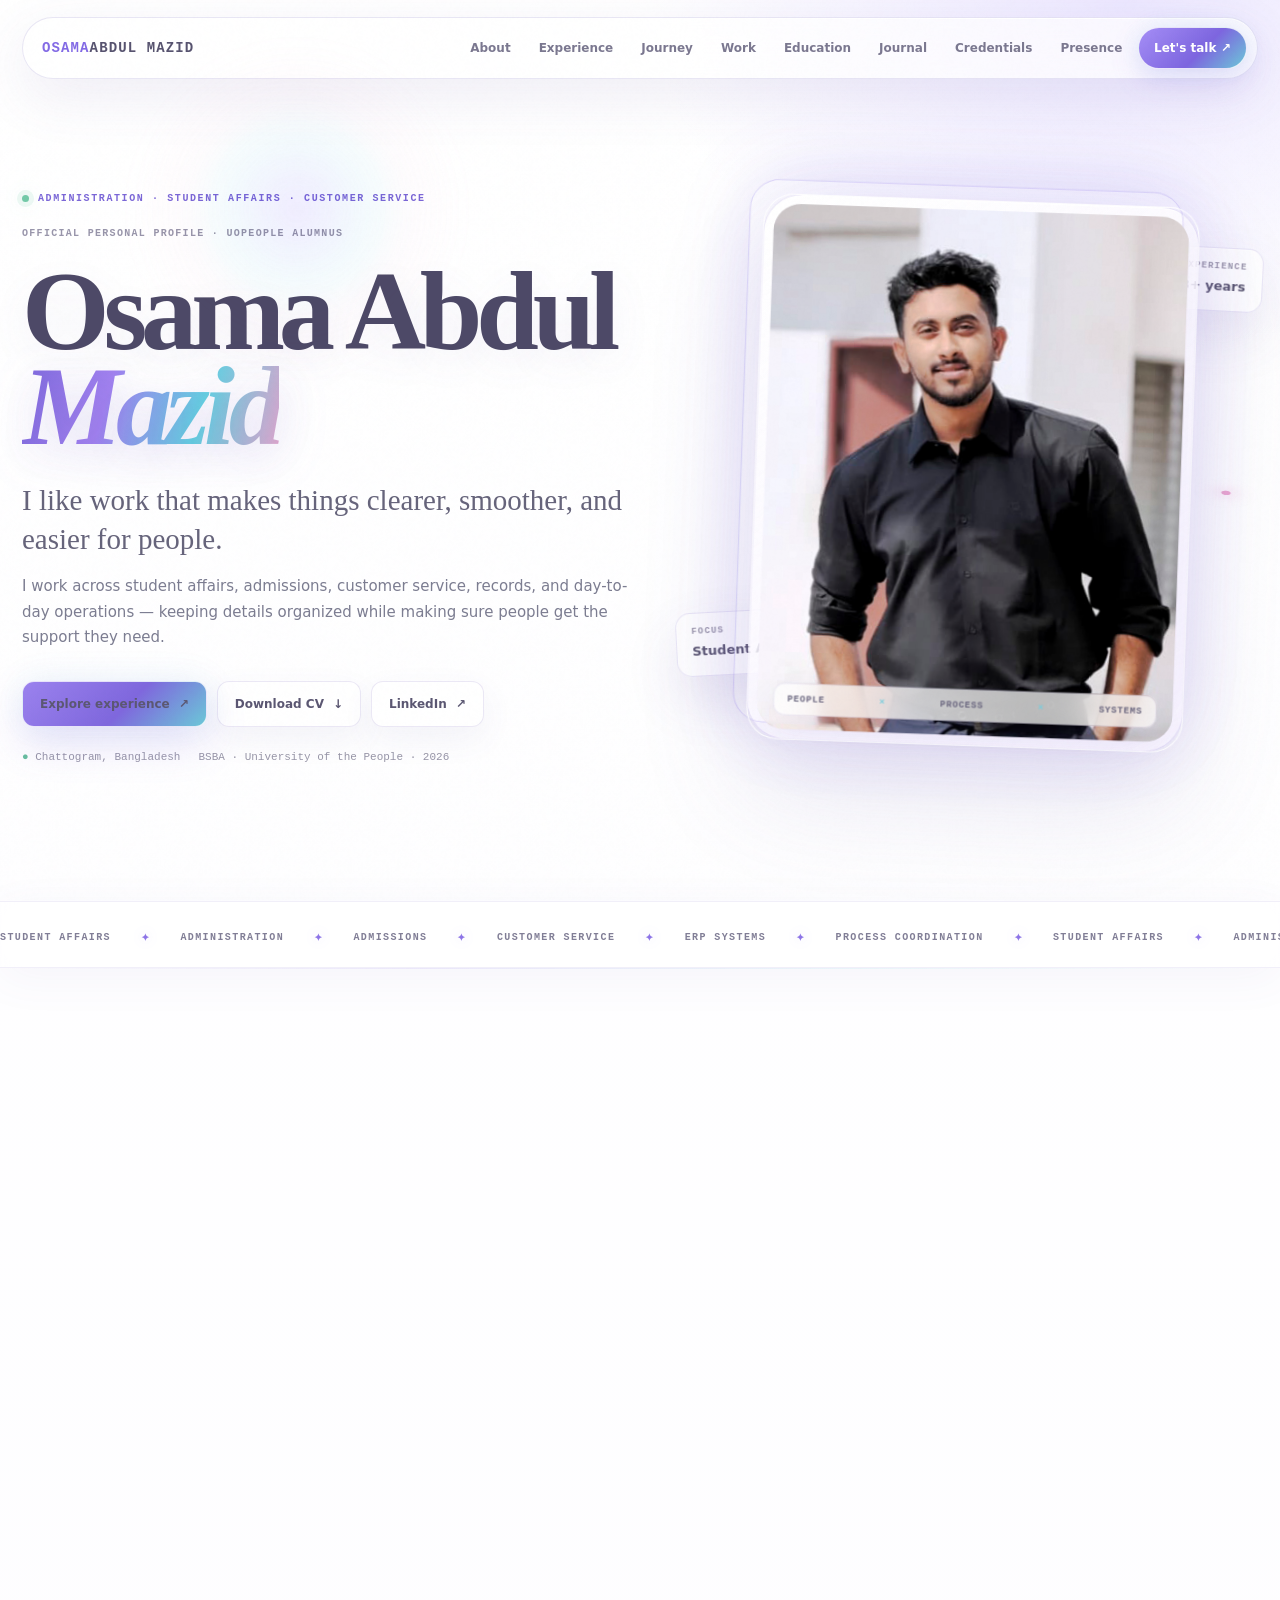
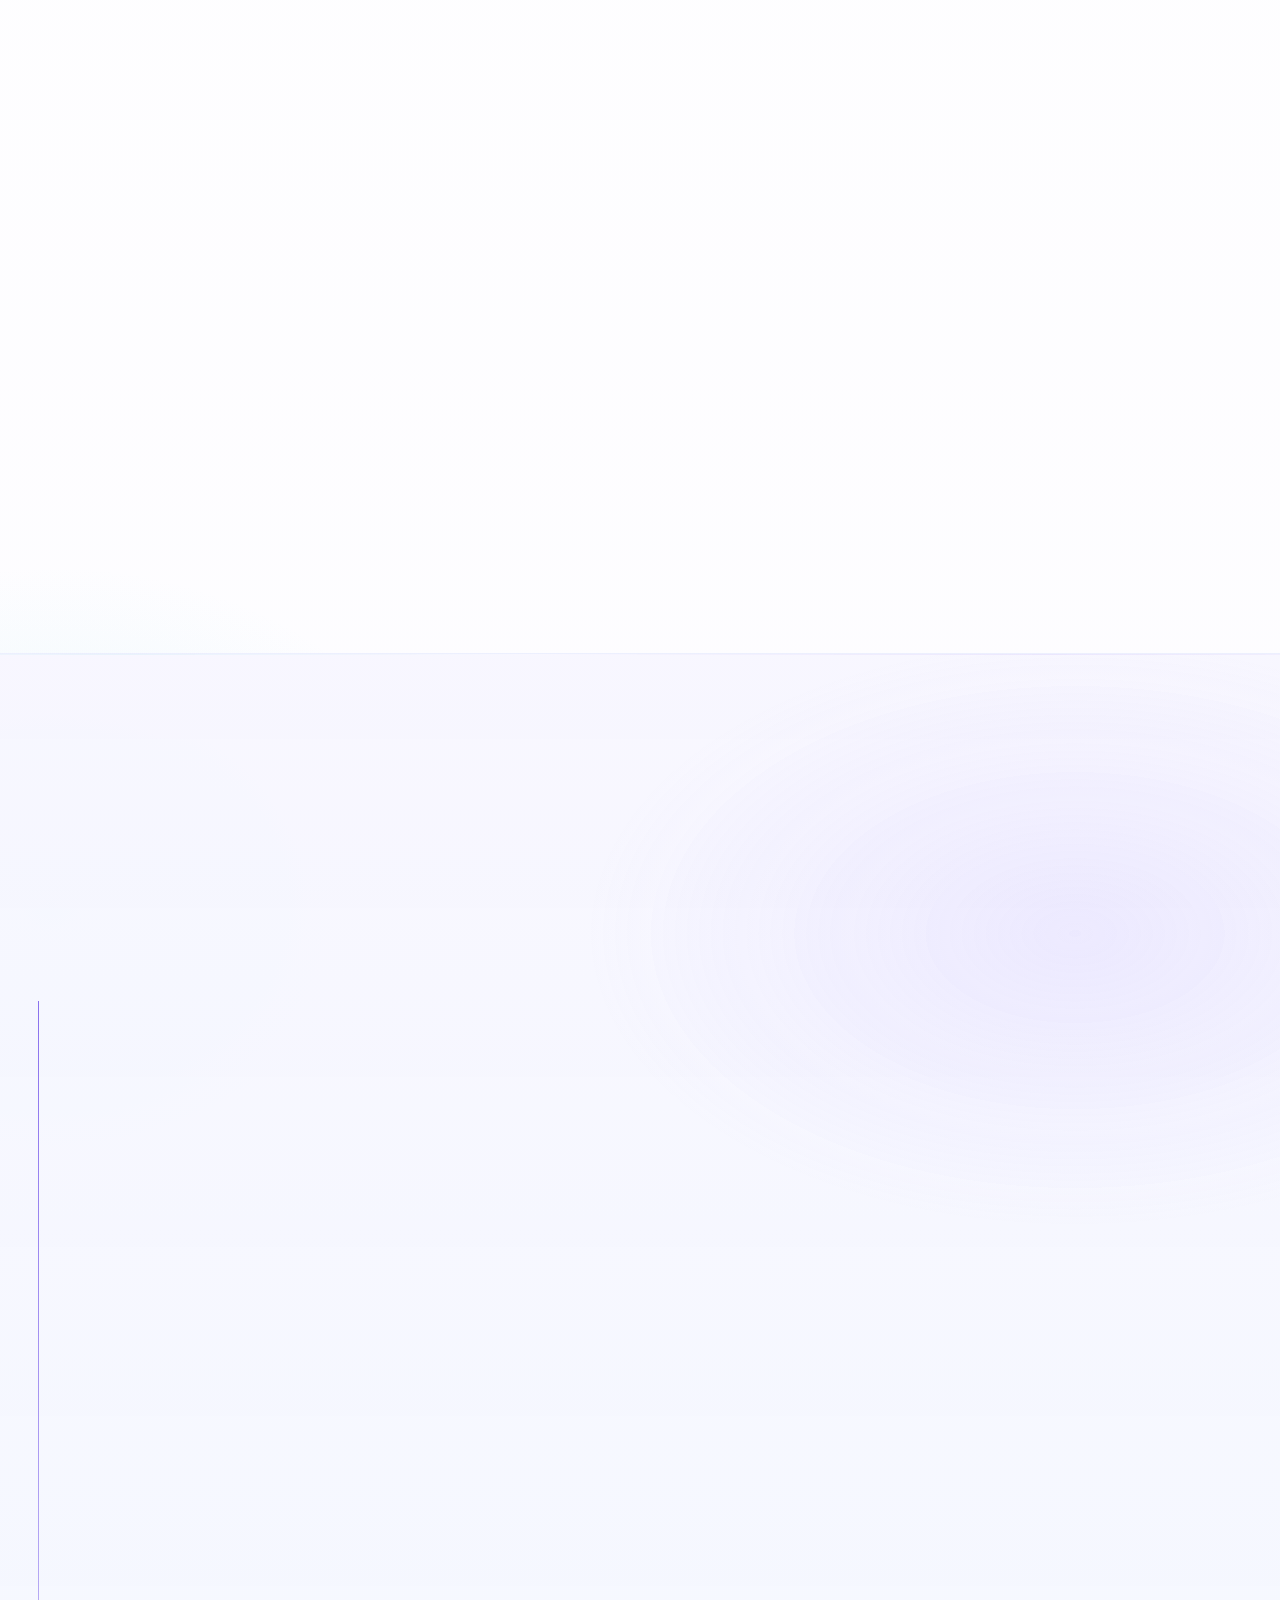
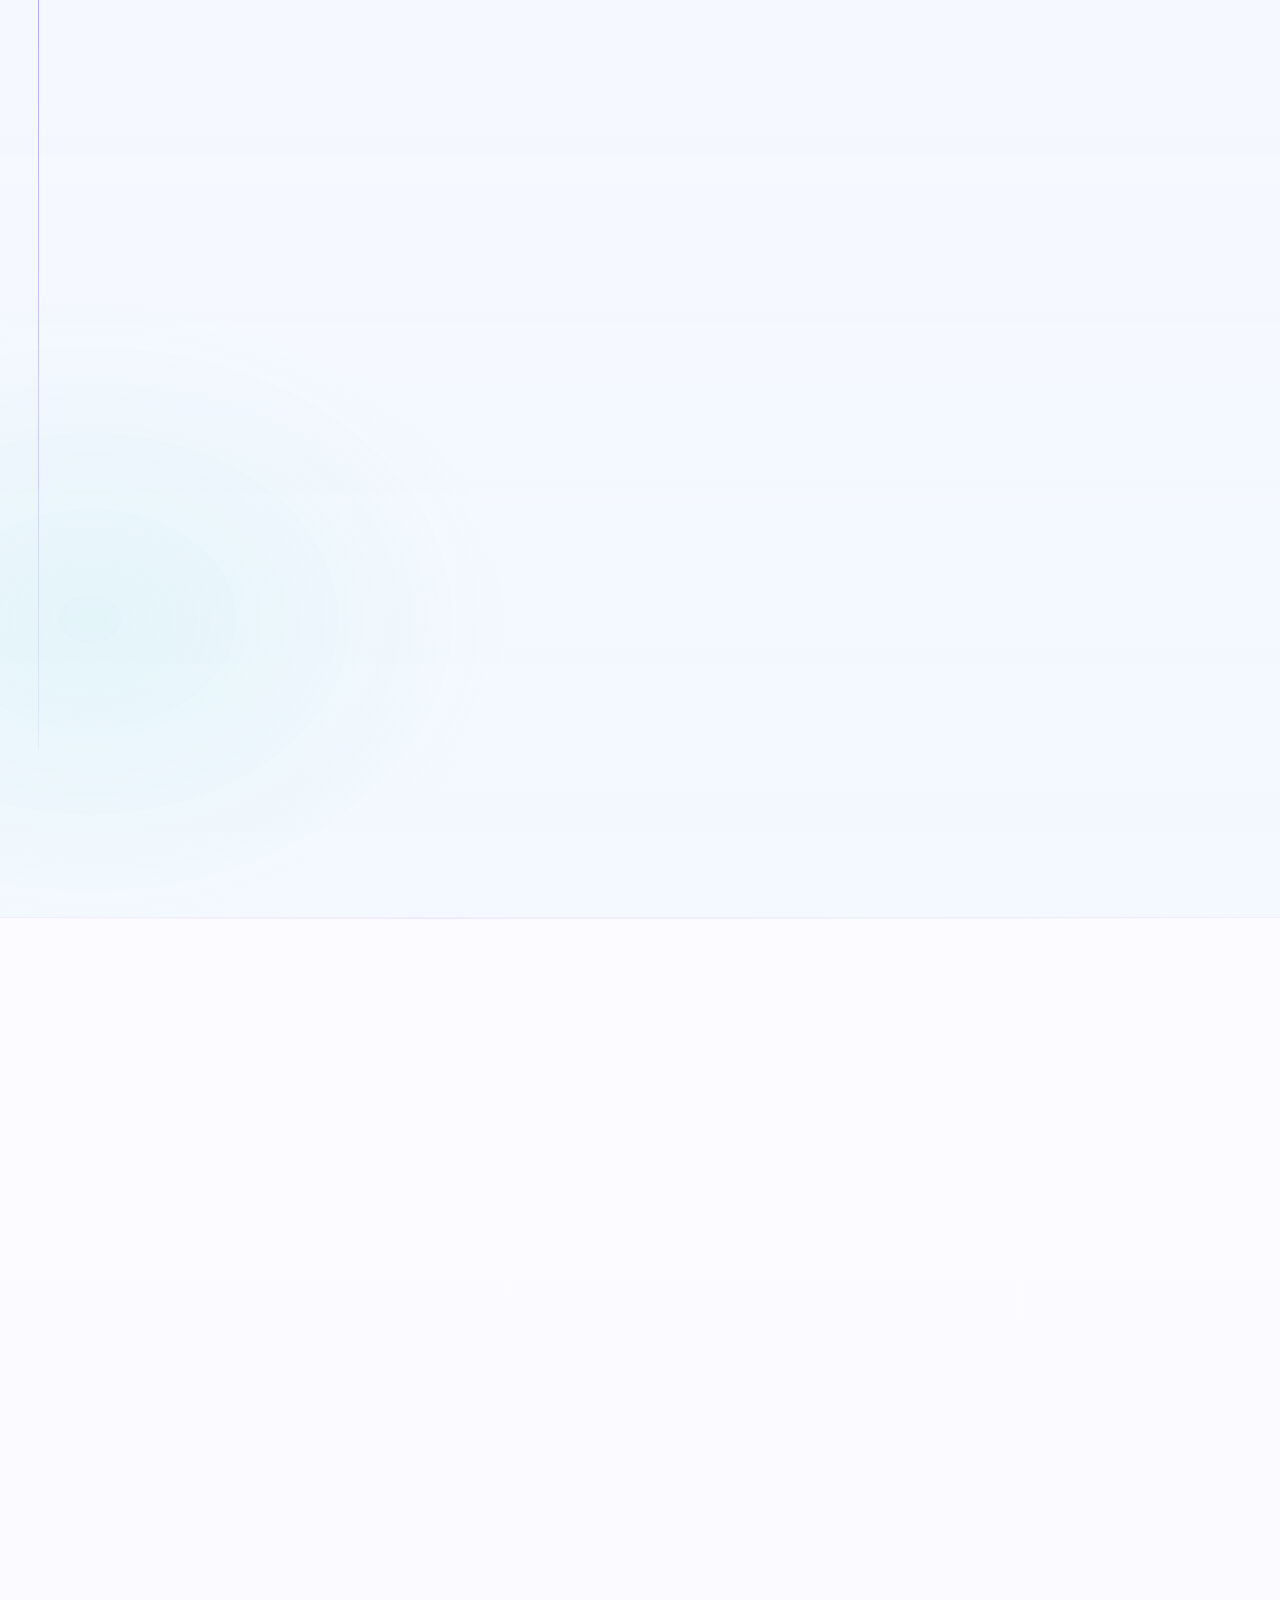
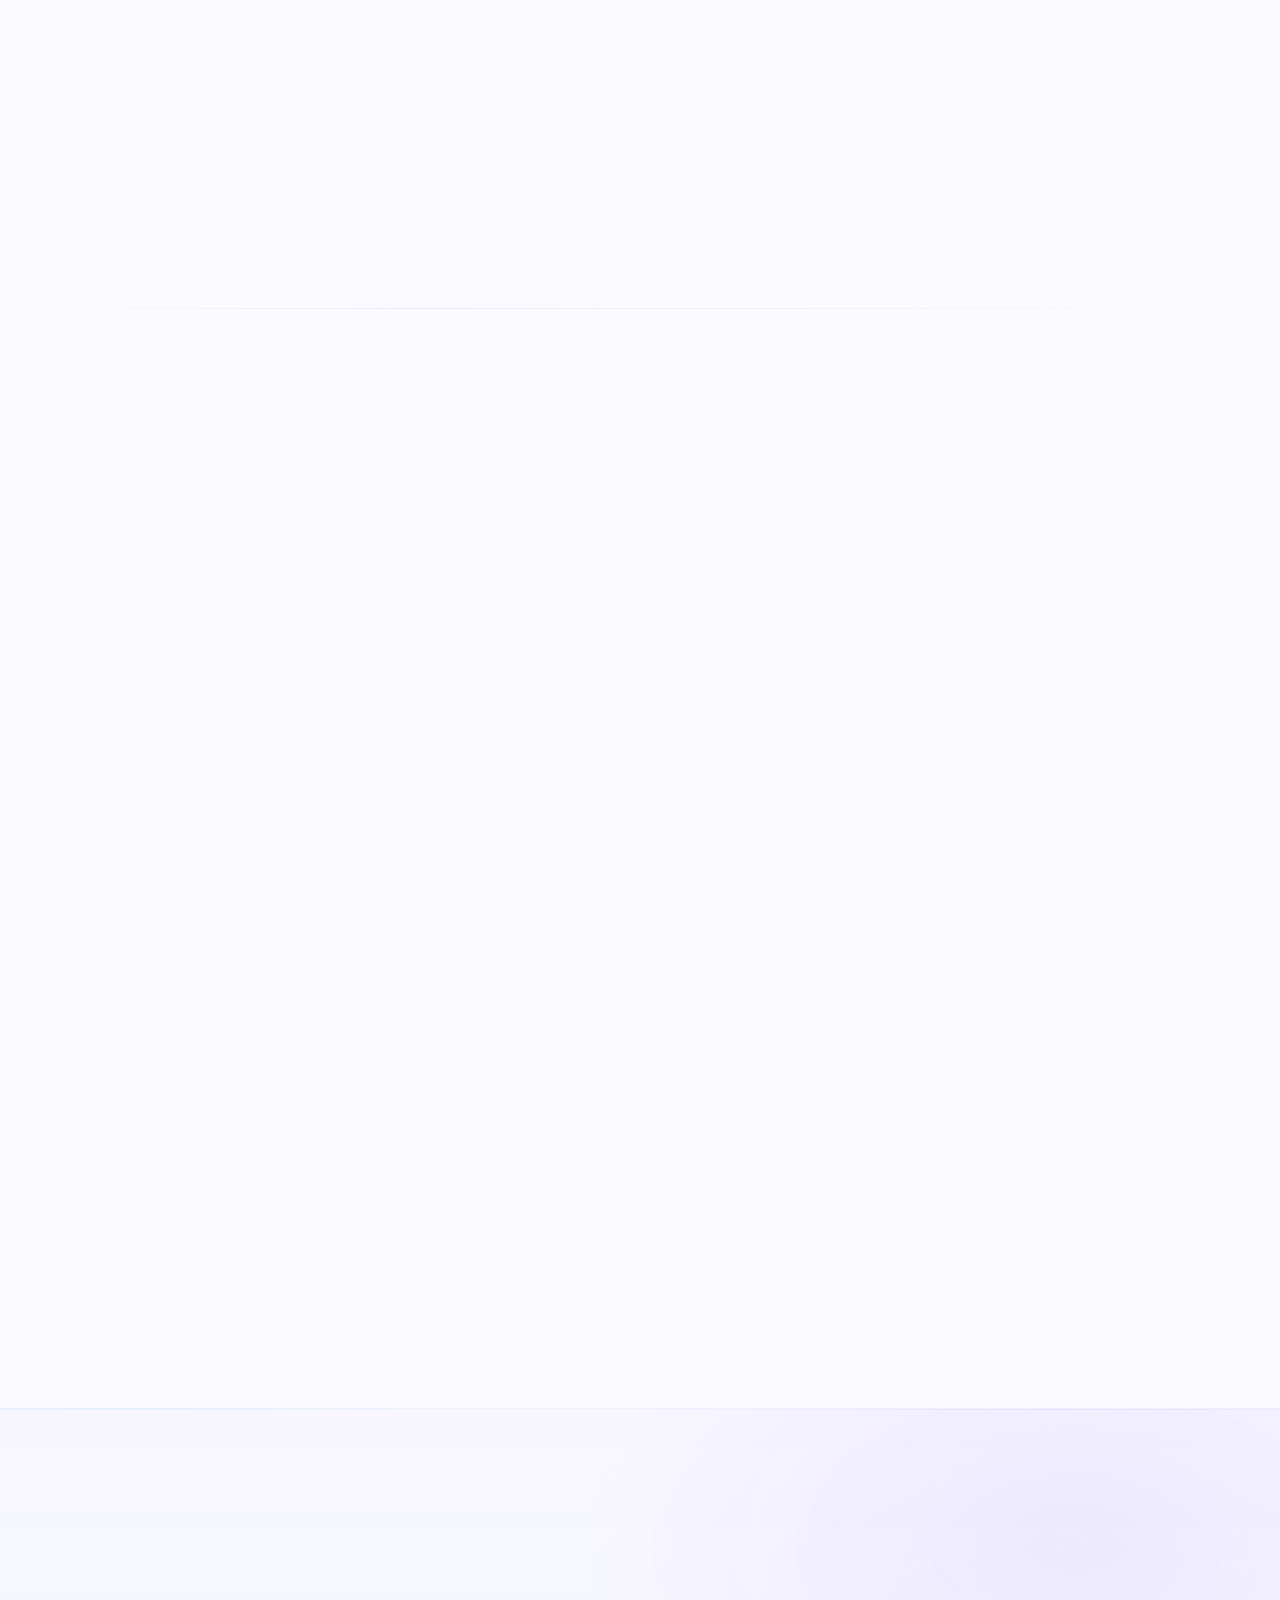
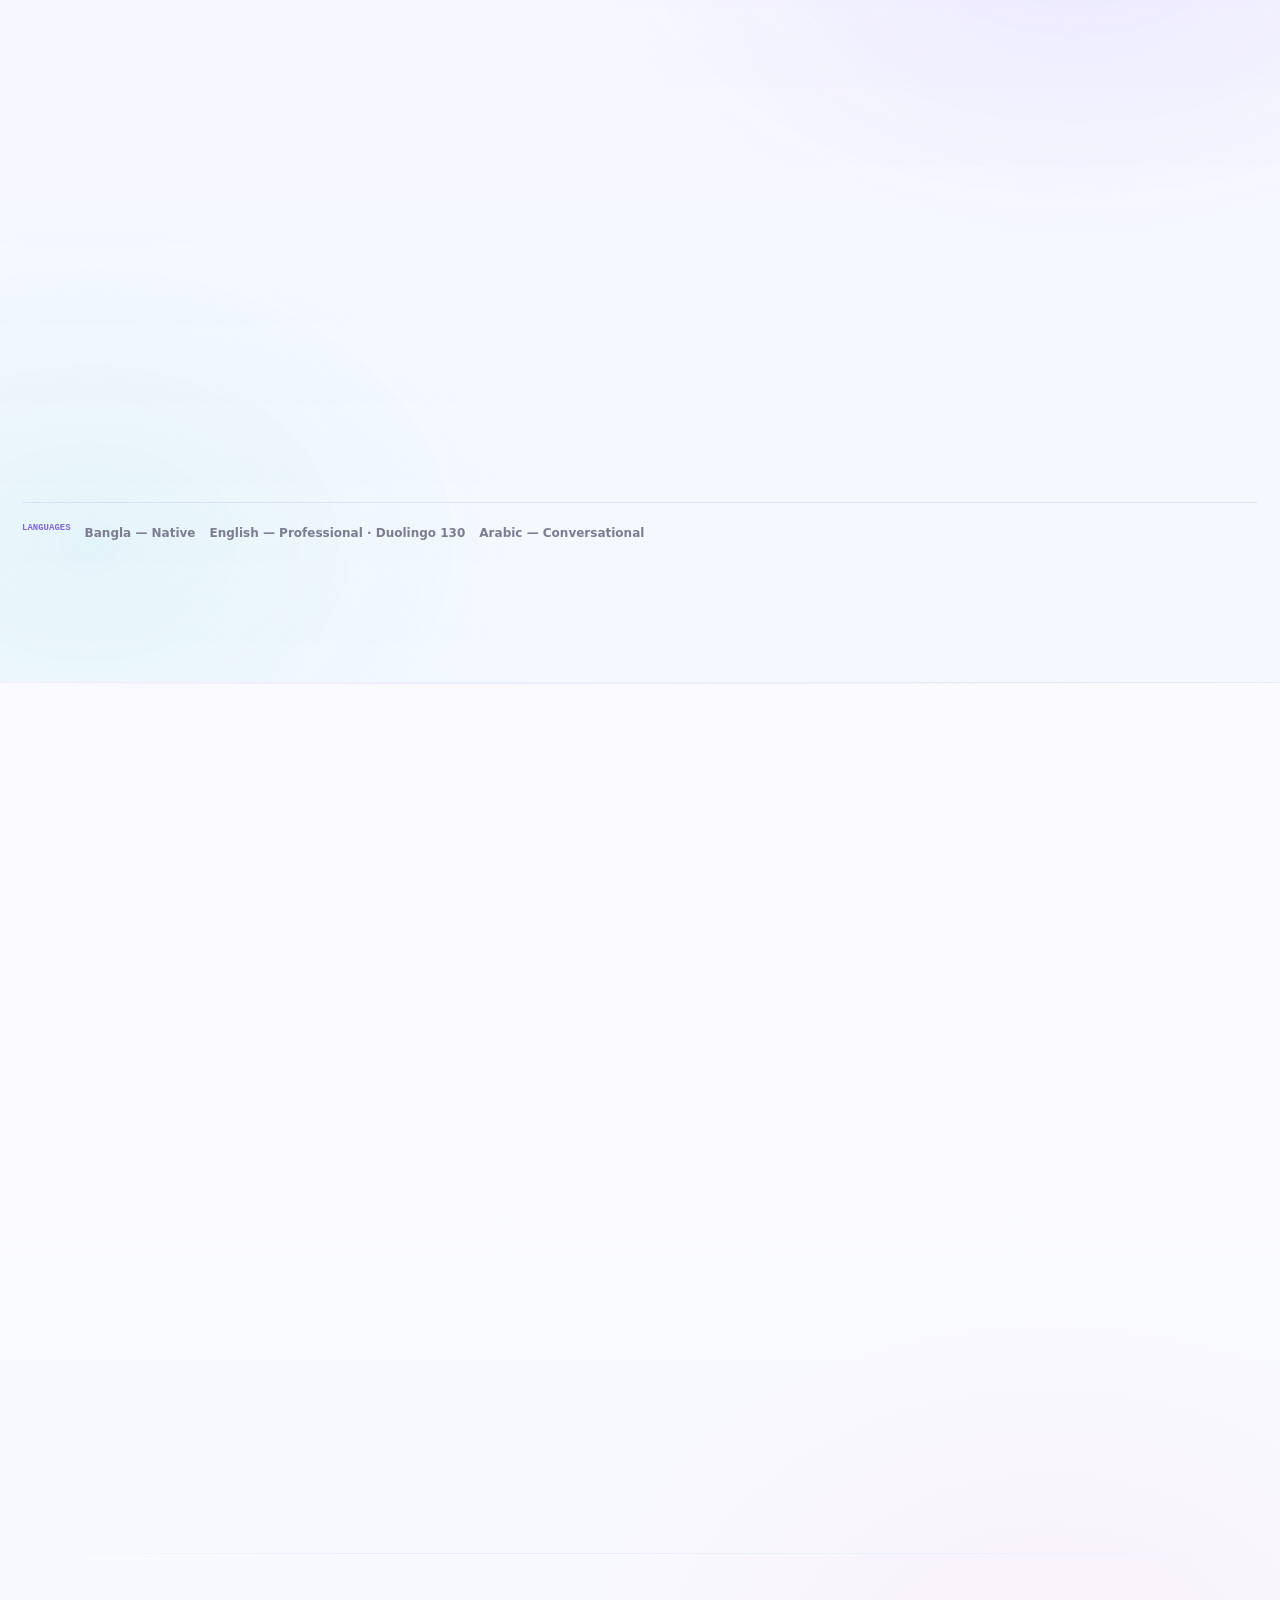
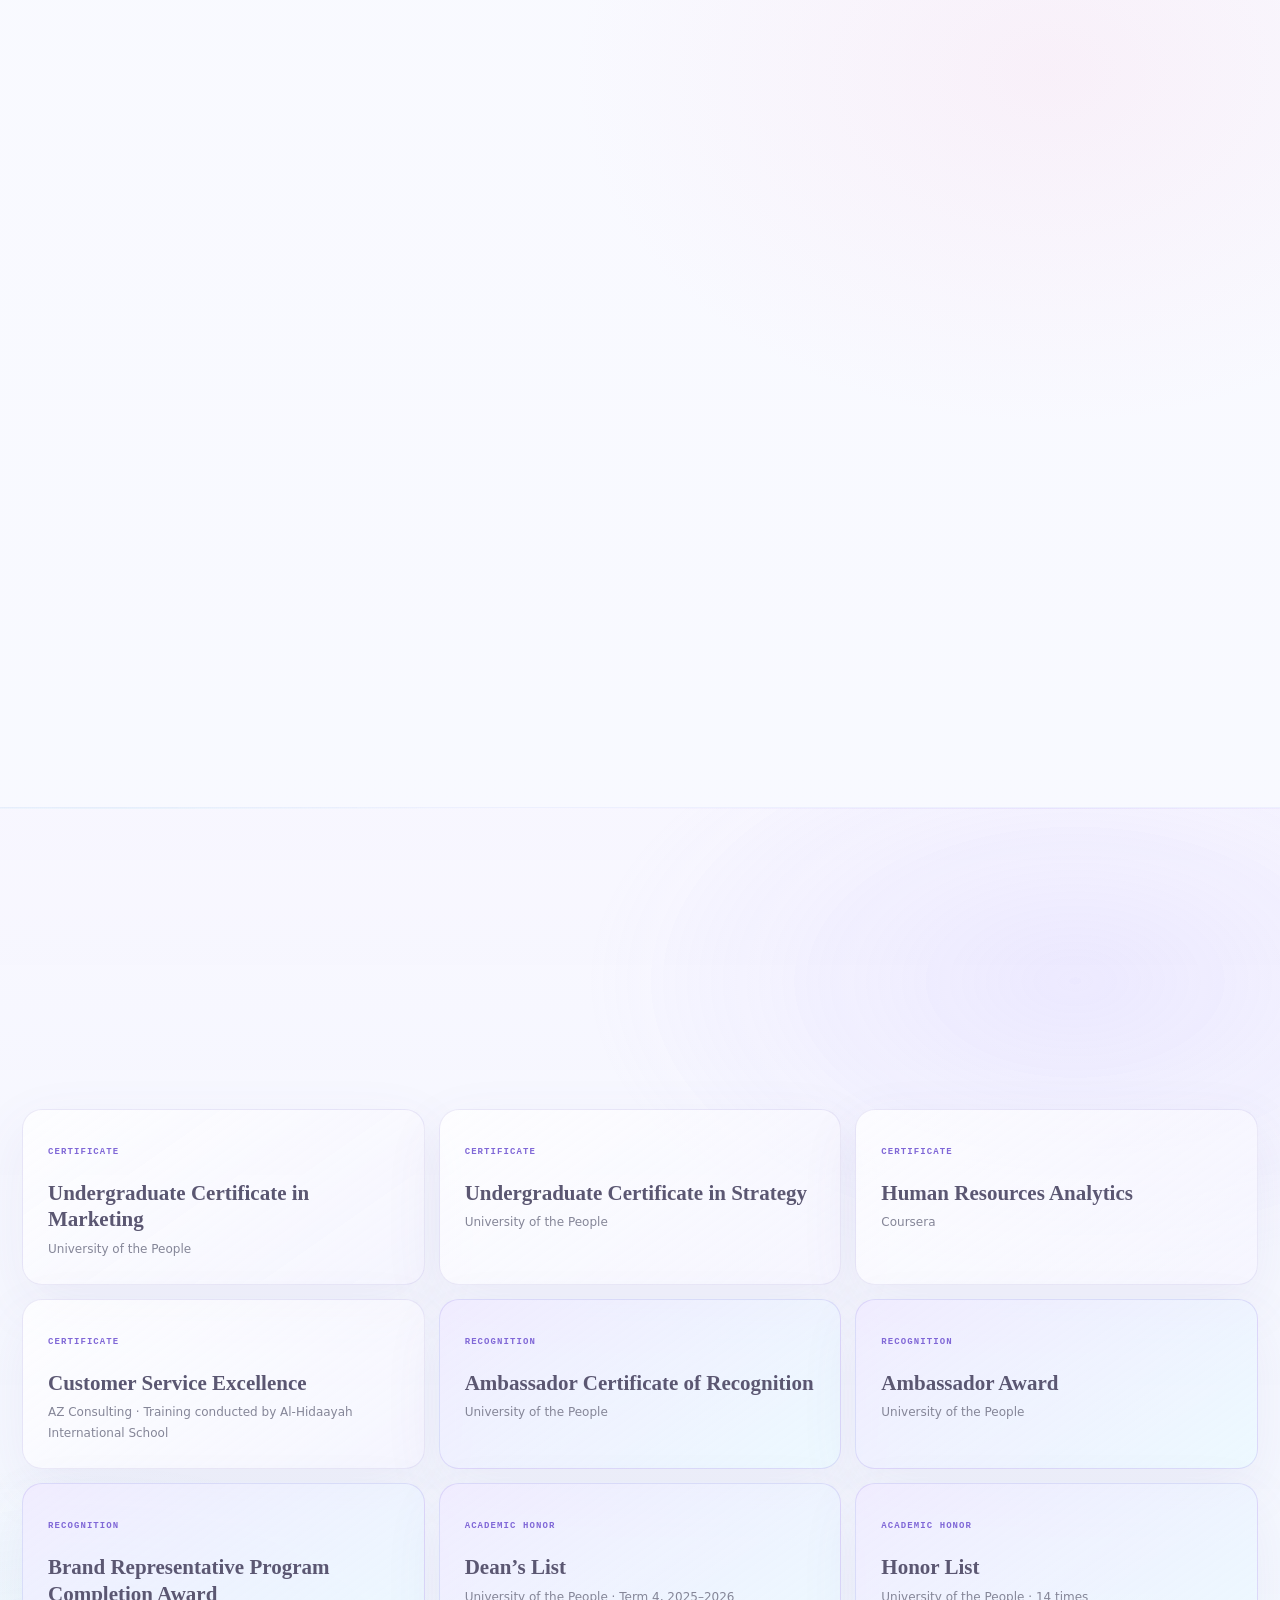
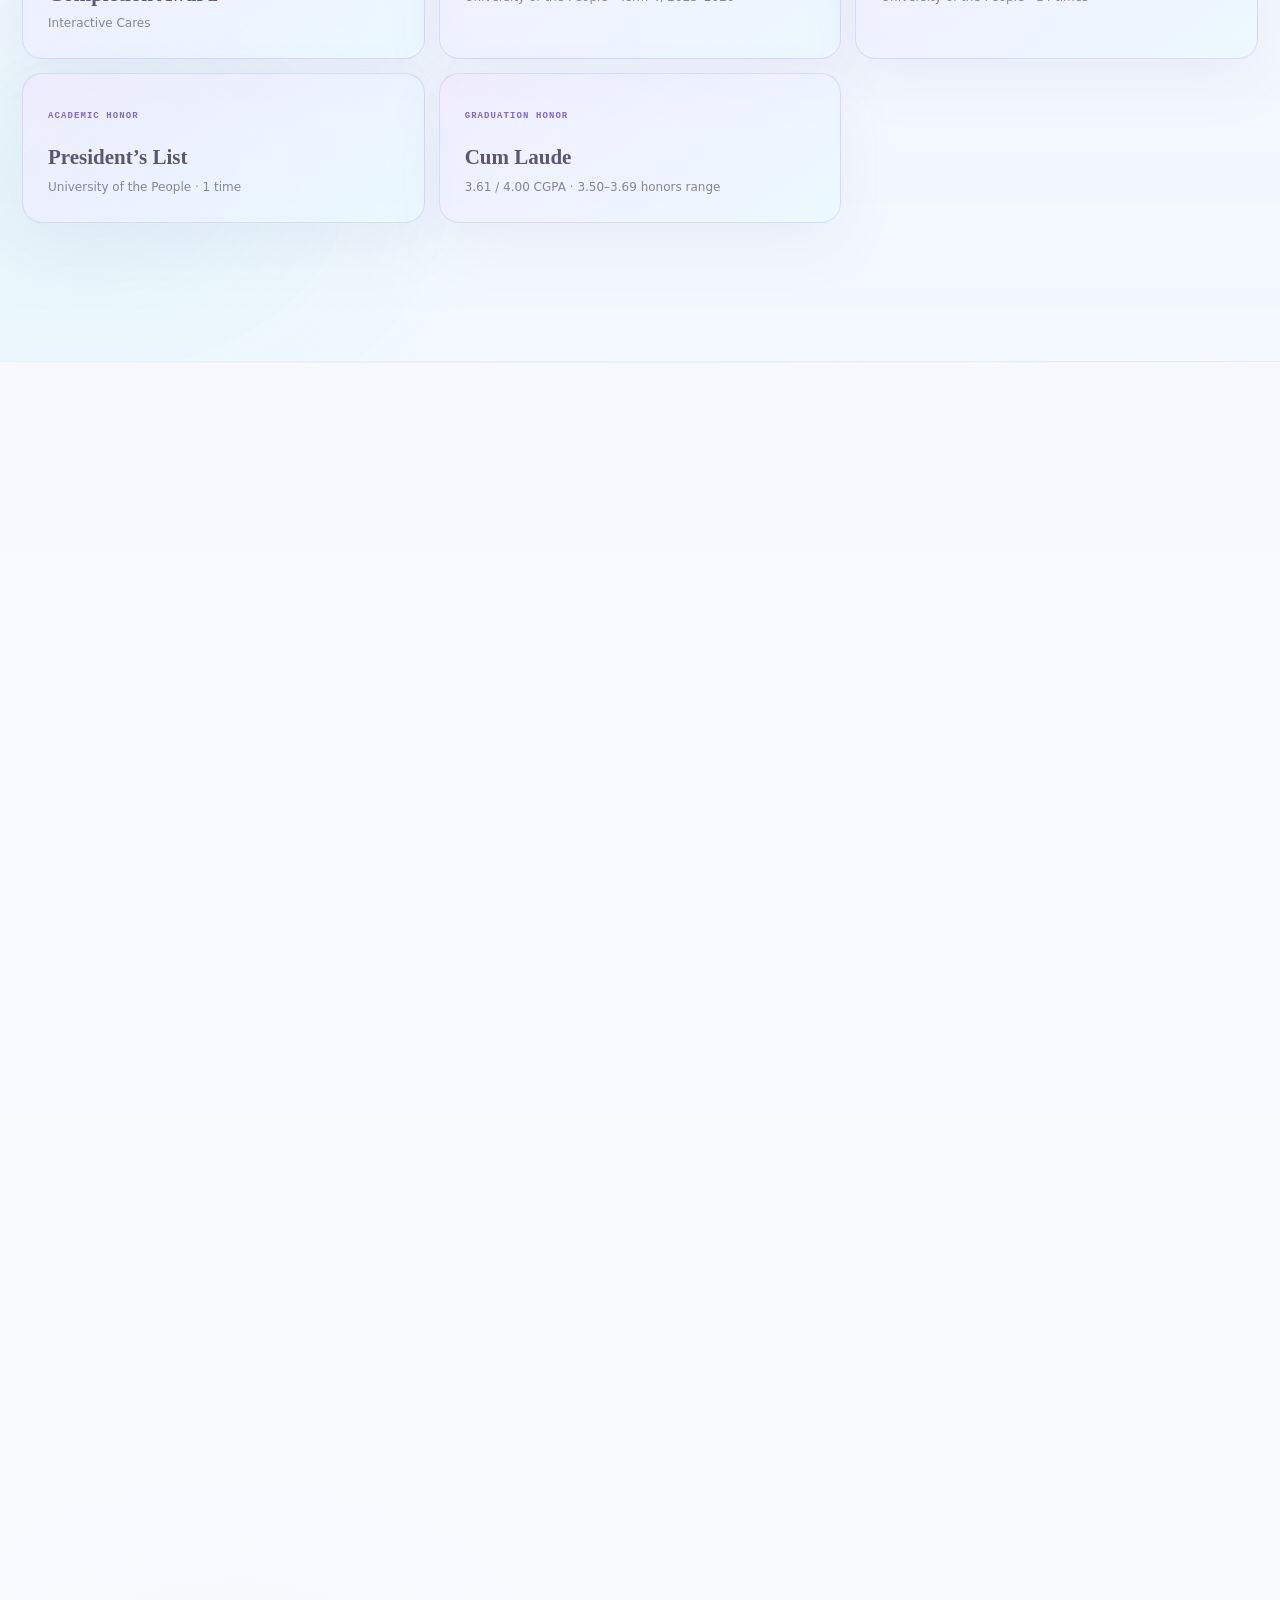
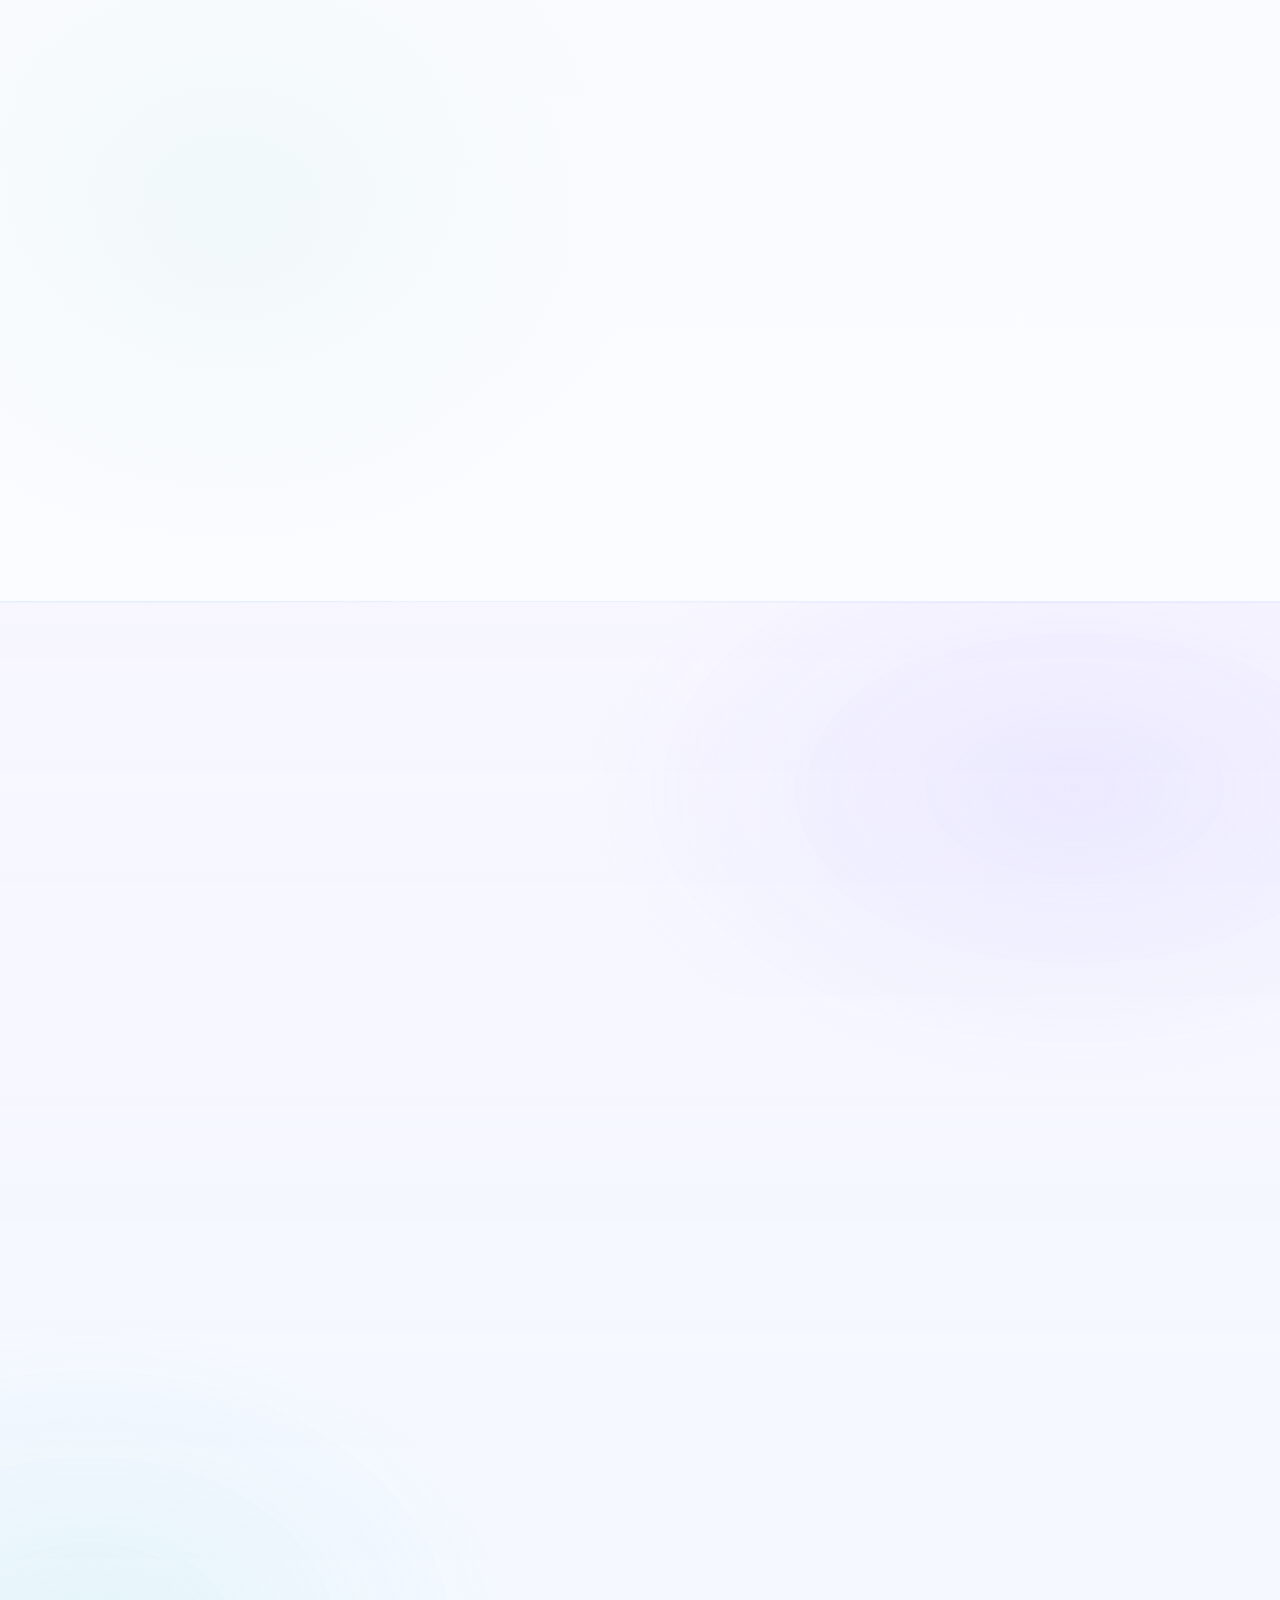
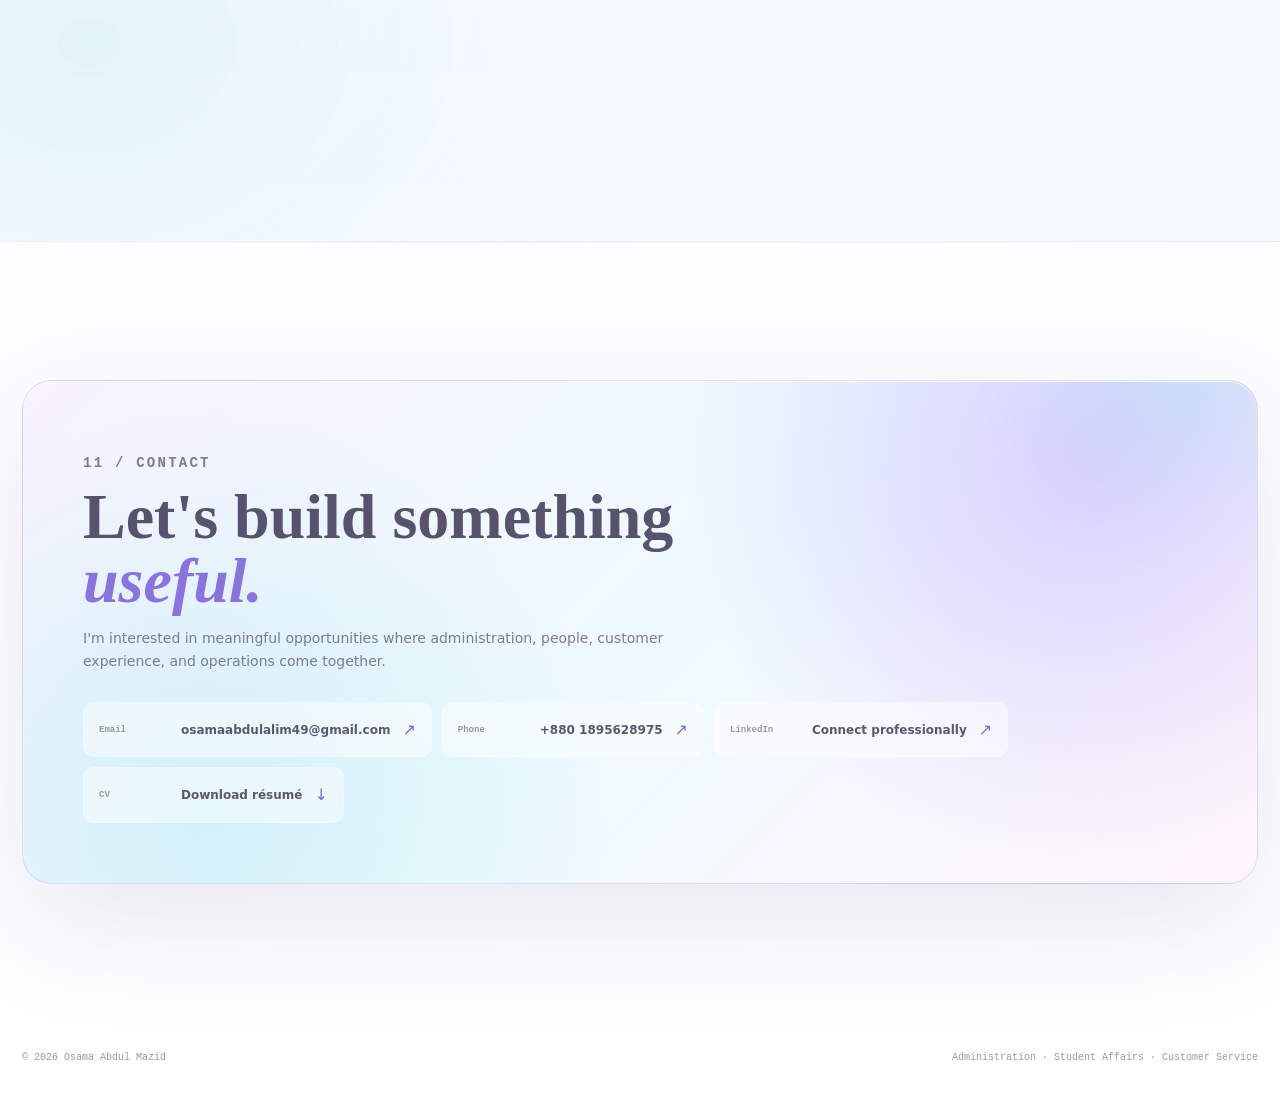
==== commit 415fe01b: "Add files via upload" ====
--- a/index.html
+++ b/index.html
@@ -175,7 +175,7 @@
         <div class="about-layout">
           <article class="about-main glass tilt-card">
             <p class="large-copy"><strong>Who is Osama Abdul Mazid?</strong></p>
-            <p>Osama Abdul Mazid is an Administration &amp; Student Affairs professional based in Chattogram, Bangladesh. His work sits at the practical intersection of people, processes, and systems — from admissions and student support to records, documentation, customer service, and campus operations.</p>
+            <p>Osama Abdul Mazid is an University of the People alumnus and UoPeople Ambassador based in Chattogram, Bangladesh. His work sits at the practical intersection of people, processes, and systems — from admissions and student support to records, documentation, customer service, and campus operations.</p>
             <p>He started his working life in Jeddah, Saudi Arabia, later built his higher-education journey with the University of the People, and has continued to grow through hands-on roles in education, outreach, and administration. Along the way, he served as a UoPeople Ambassador, supporting prospective students and helping others understand an online path to higher education.</p>
             <p>In 2026, he completed a <strong>Bachelor of Science in Business Administration</strong> from the University of the People. He brings that academic foundation into practical work: communicate clearly, keep records accurate, solve the problem in front of you, and make the next step easier for the person depending on you.</p>
             <div class="tag-list">
@@ -320,7 +320,7 @@
           <article class="skill-block"><span>02</span><h3>Customer &amp; People</h3><div class="skill-tags"><b>Customer Service</b><b>Complaint Handling</b><b>Stakeholder Coordination</b><b>Parent Relations</b><b>Multilingual Communication</b></div></article>
           <article class="skill-block"><span>03</span><h3>Technical</h3><div class="skill-tags"><b>ERP Systems</b><b>Microsoft Office</b><b>Microsoft Excel</b><b>Google Workspace</b></div></article>
         </div>
-        <div class="language-row"><span>LANGUAGES</span><b>Bangla — Native</b><b>English — Professional</b><b>Arabic — Conversational</b></div>
+        <div class="language-row"><span>LANGUAGES</span><b>Bangla — Native</b><b>English — Professional · Duolingo 130</b><b>Arabic — Conversational</b></div>
       </div>
     </section>
 
@@ -379,6 +379,10 @@
           <article class="credential-card tilt-card recognition"><span>RECOGNITION</span><h3>Ambassador Certificate of Recognition</h3><p>University of the People</p></article>
           <article class="credential-card tilt-card recognition"><span>RECOGNITION</span><h3>Ambassador Award</h3><p>University of the People</p></article>
           <article class="credential-card tilt-card recognition"><span>RECOGNITION</span><h3>Brand Representative Program Completion Award</h3><p>Interactive Cares</p></article>
+          <article class="credential-card tilt-card recognition"><span>ACADEMIC HONOR</span><h3>Dean’s List</h3><p>University of the People · Term 4, 2025–2026</p></article>
+          <article class="credential-card tilt-card recognition"><span>ACADEMIC HONOR</span><h3>Honor List</h3><p>University of the People · 14 times</p></article>
+          <article class="credential-card tilt-card recognition"><span>ACADEMIC HONOR</span><h3>President’s List</h3><p>University of the People · 1 time</p></article>
+          <article class="credential-card tilt-card recognition"><span>GRADUATION HONOR</span><h3>Cum Laude</h3><p>3.61 / 4.00 CGPA · 3.50–3.69 honors range</p></article>
         </div>
       </div>
     </section>
@@ -416,6 +420,14 @@
           <a class="presence-card glass tilt-card" href="https://www.remotehub.com/osama.abdulmazid" target="_blank" rel="noopener noreferrer"><span>PUBLIC PROFILE</span><h3>RemoteHub</h3><p>An additional public professional profile connected to my name and work.</p><b>View profile ↗</b></a>
           <a class="presence-card glass tilt-card" href="https://www.uopeople.edu/blog/category/alumni/business-administration/" target="_blank" rel="noopener noreferrer"><span>ALUMNI COMMUNITY</span><h3>UoPeople Business Administration Alumni</h3><p>University of the People’s official alumni stories and Business Administration community.</p><b>Explore alumni stories ↗</b></a>
           <a class="presence-card glass tilt-card" href="https://www.uopeople.edu/student-experience/student-life/uopeople-communities/" target="_blank" rel="noopener noreferrer"><span>GLOBAL COMMUNITY</span><h3>UoPeople Community</h3><p>A global network where UoPeople students, graduates, and supporters connect.</p><b>Explore the community ↗</b></a>
+          <a class="presence-card glass tilt-card" href="https://scholar.google.com/citations?user=3yi1BB0AAAAJ&hl=en" target="_blank" rel="noopener noreferrer"><span>ACADEMIC PROFILE</span><h3>Google Scholar</h3><p>Academic profile and scholarly work connected to my name.</p><b>View profile ↗</b></a>
+          <a class="presence-card glass tilt-card" href="https://www.researchgate.net/profile/Osama-Abdul-Mazid" target="_blank" rel="noopener noreferrer"><span>RESEARCH PROFILE</span><h3>ResearchGate</h3><p>Research profile and academic work.</p><b>View profile ↗</b></a>
+          <a class="presence-card glass tilt-card" href="https://www.facebook.com/osamaabdulmazid" target="_blank" rel="noopener noreferrer"><span>SOCIAL PROFILE</span><h3>Facebook</h3><p>Public social profile connected to my professional identity.</p><b>Visit profile ↗</b></a>
+          <a class="presence-card glass tilt-card" href="https://www.facebook.com/photo.php?fbid=1124767766343623&id=100064312316201&set=a.372787028208371" target="_blank" rel="noopener noreferrer"><span>FEATURED POST</span><h3>Facebook Feature</h3><p>A public Facebook post connected to my journey.</p><b>View post ↗</b></a>
+          <a class="presence-card glass tilt-card" href="https://www.linkedin.com/company/duolingo/" target="_blank" rel="noopener noreferrer"><span>LANGUAGE PROFILE</span><h3>English · Duolingo</h3><p>Professional working proficiency · Duolingo Score 130.</p><b>View Duolingo ↗</b></a>
+          <a class="presence-card glass tilt-card" href="https://medium.com/@osamaabdulmazid/osama-abdul-mazid-completes-bachelors-degree-after-a-five-year-journey-at-university-of-the-people-748536f4bc57" target="_blank" rel="noopener noreferrer"><span>ARTICLE</span><h3>Medium</h3><p>My UoPeople five-year journey and bachelor’s degree completion story.</p><b>Read article ↗</b></a>
+          <a class="presence-card glass tilt-card" href="https://osamaabdulmazid.blogspot.com/" target="_blank" rel="noopener noreferrer"><span>WRITING</span><h3>Blog</h3><p>Personal writing and published reflections.</p><b>Visit blog ↗</b></a>
+          <a class="presence-card glass tilt-card" href="https://substack.com/home/post/p-213825603" target="_blank" rel="noopener noreferrer"><span>PUBLICATION</span><h3>Substack</h3><p>Published writing and public articles.</p><b>Read publication ↗</b></a>
         </div>
       </div>
     </section>
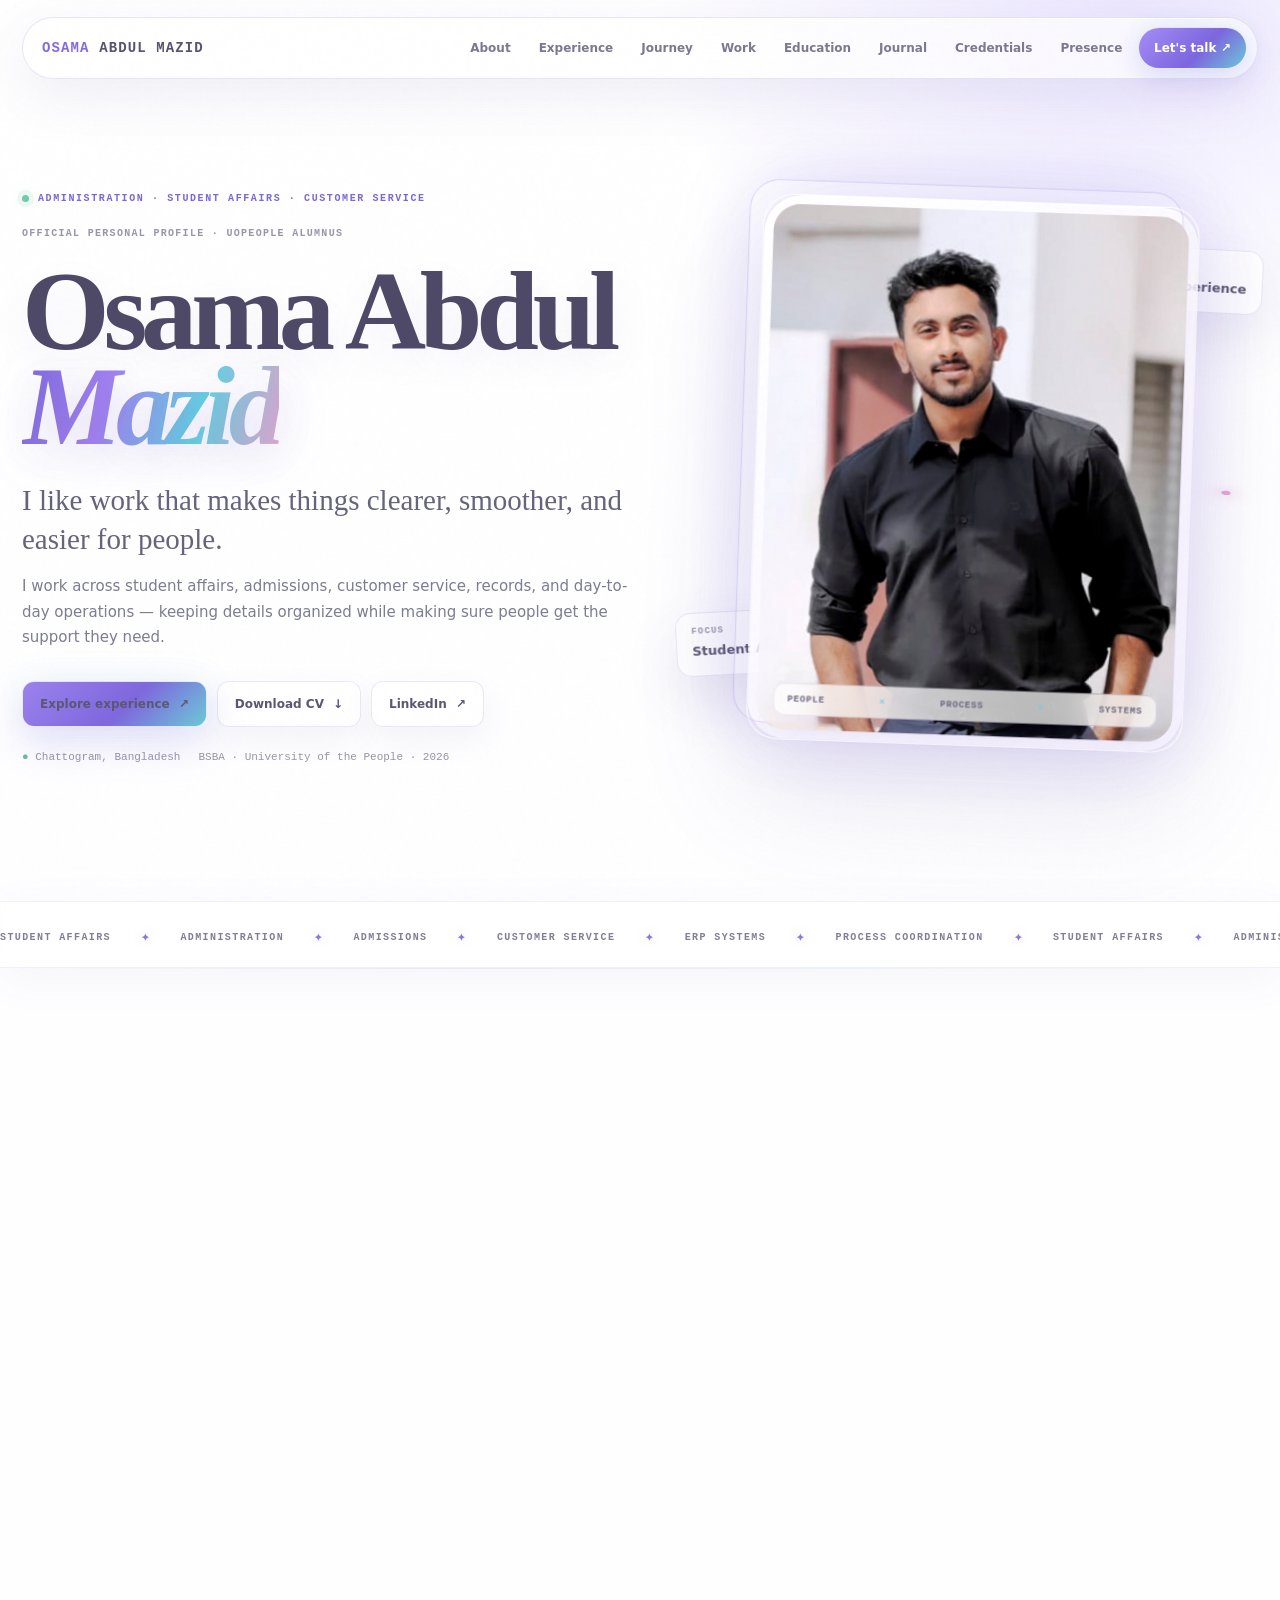
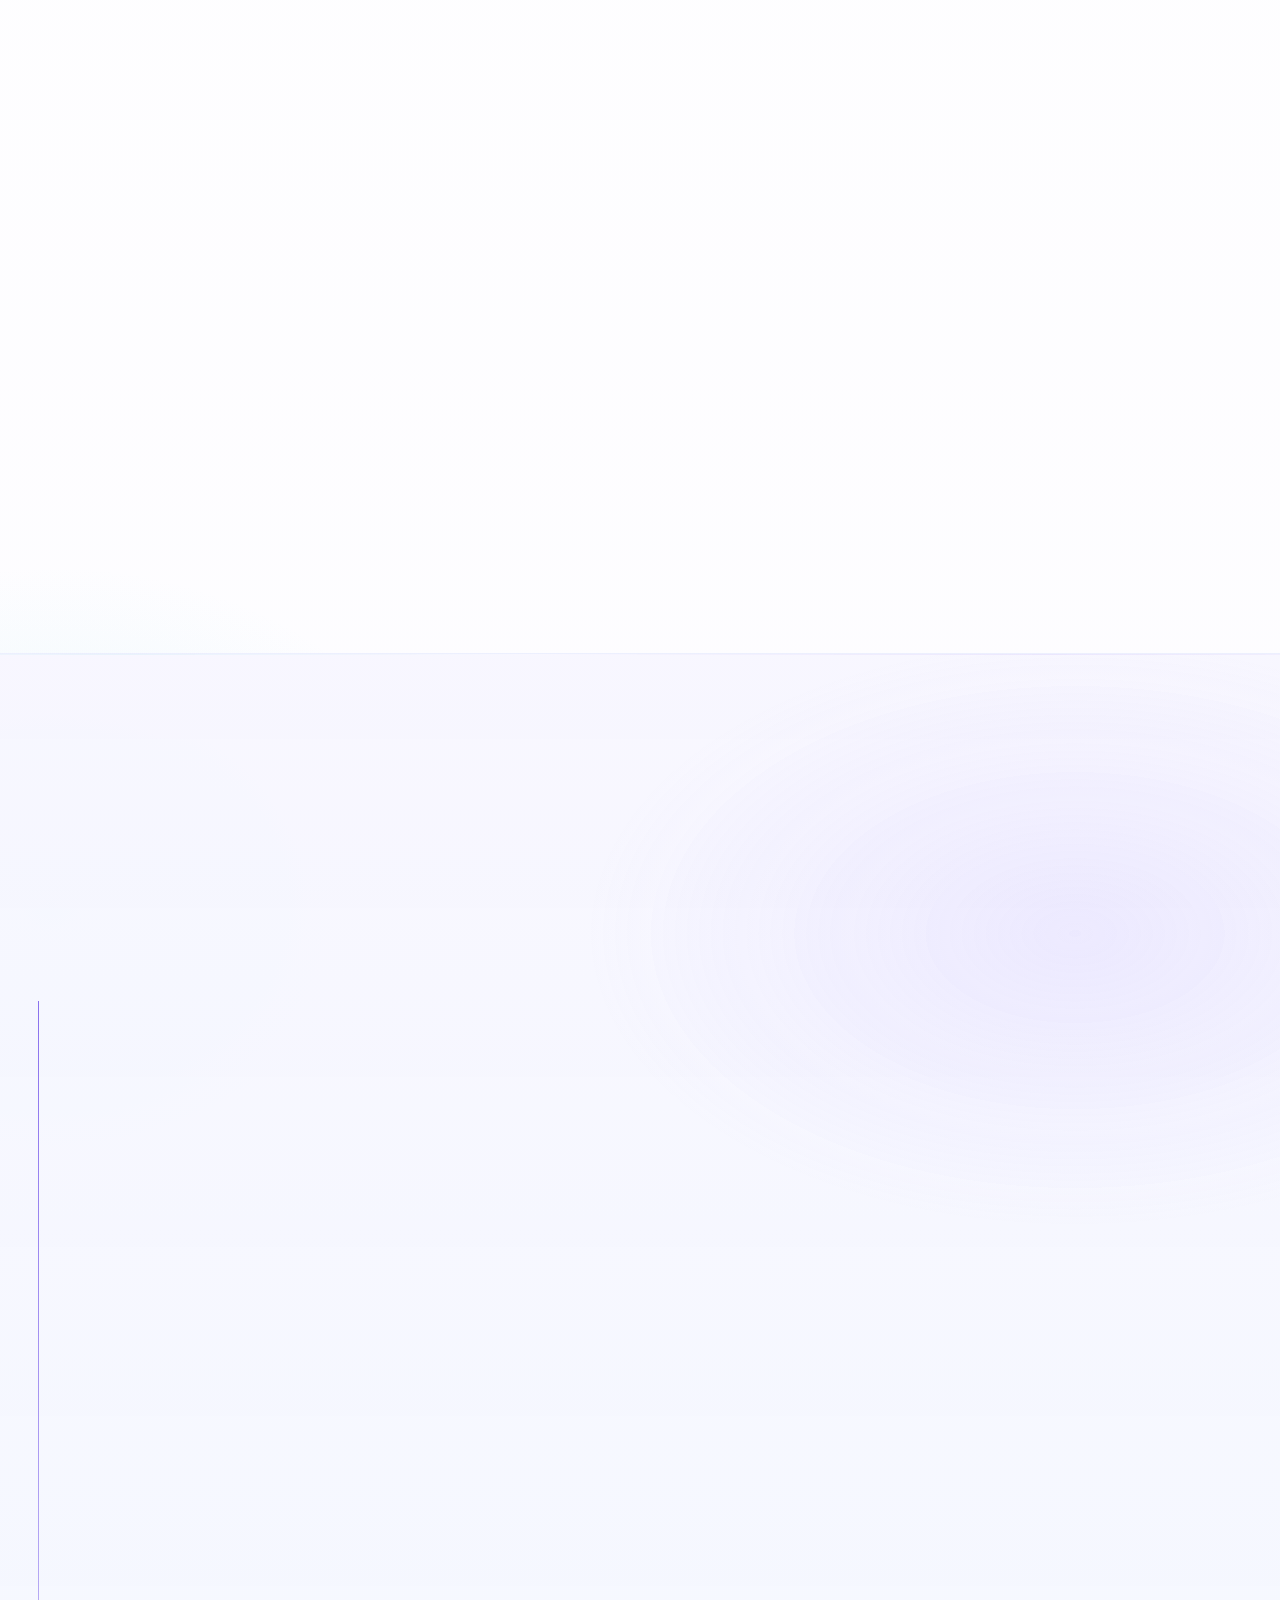
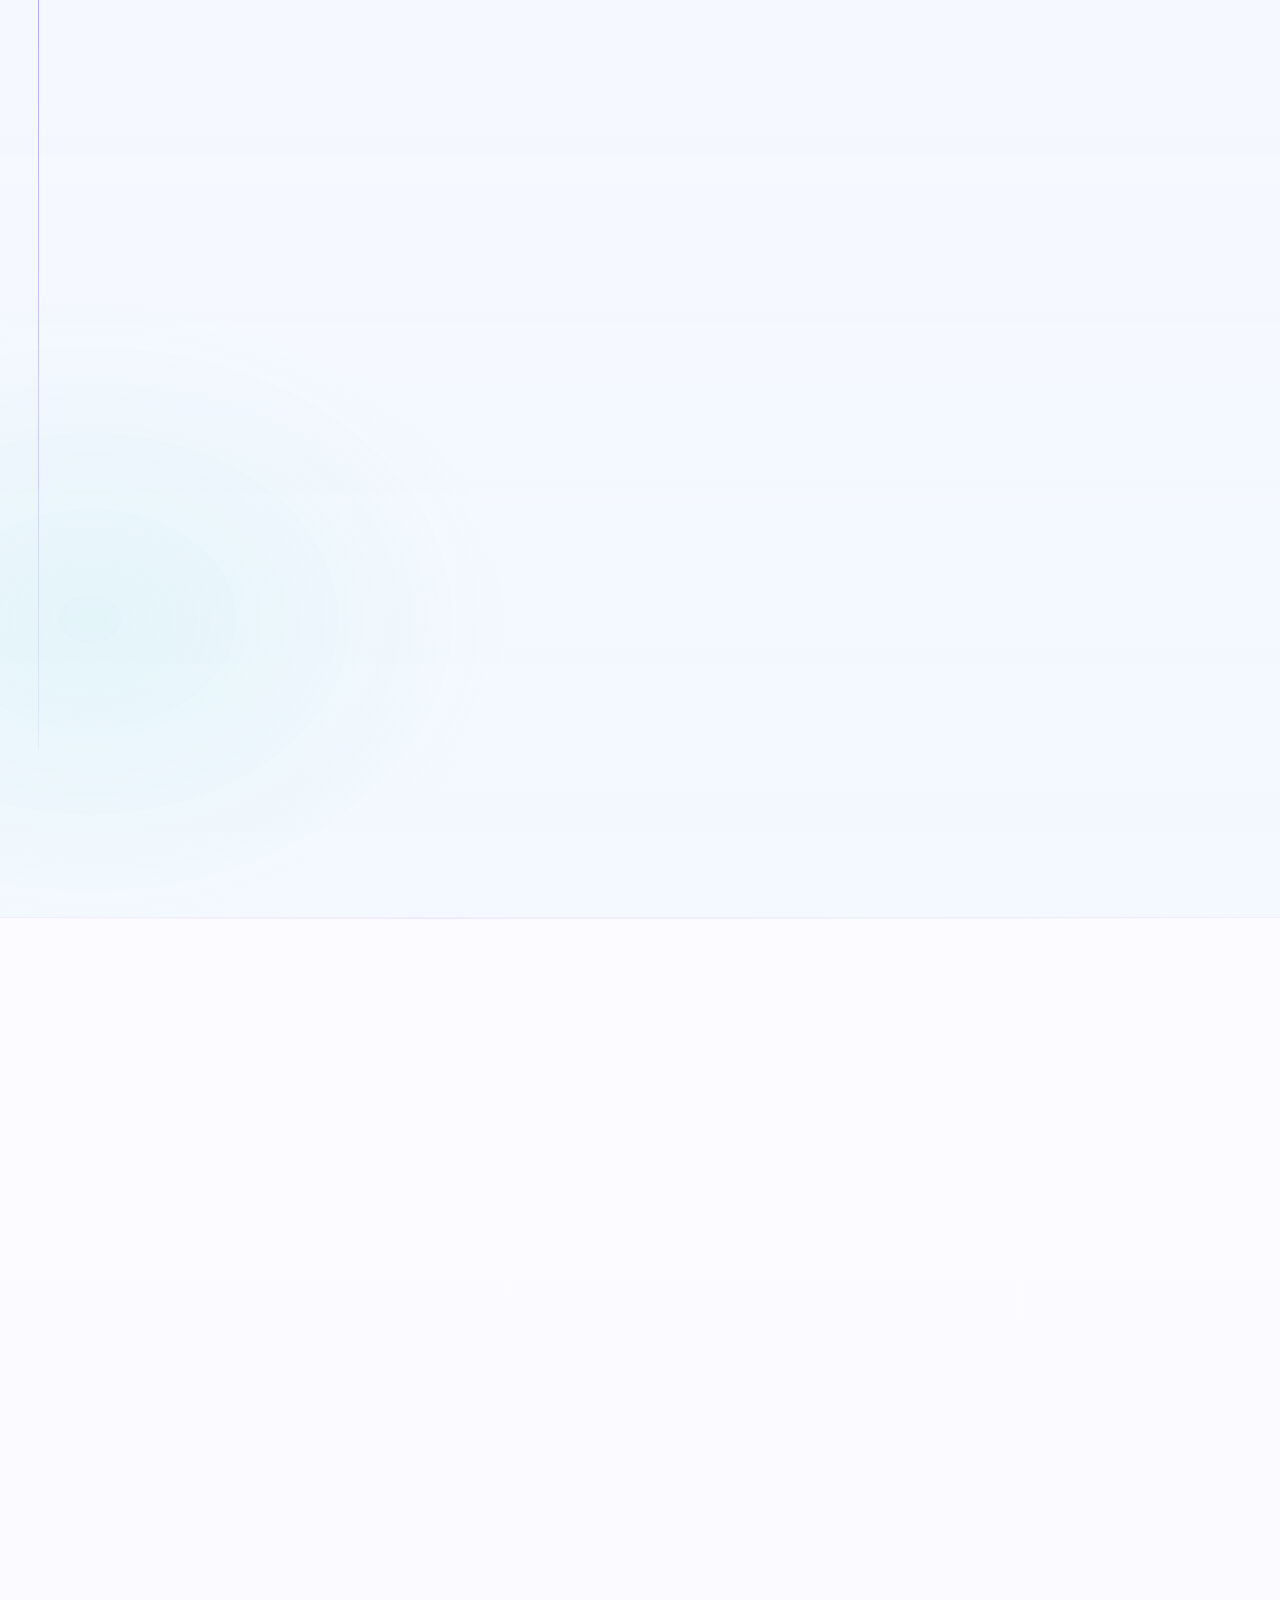
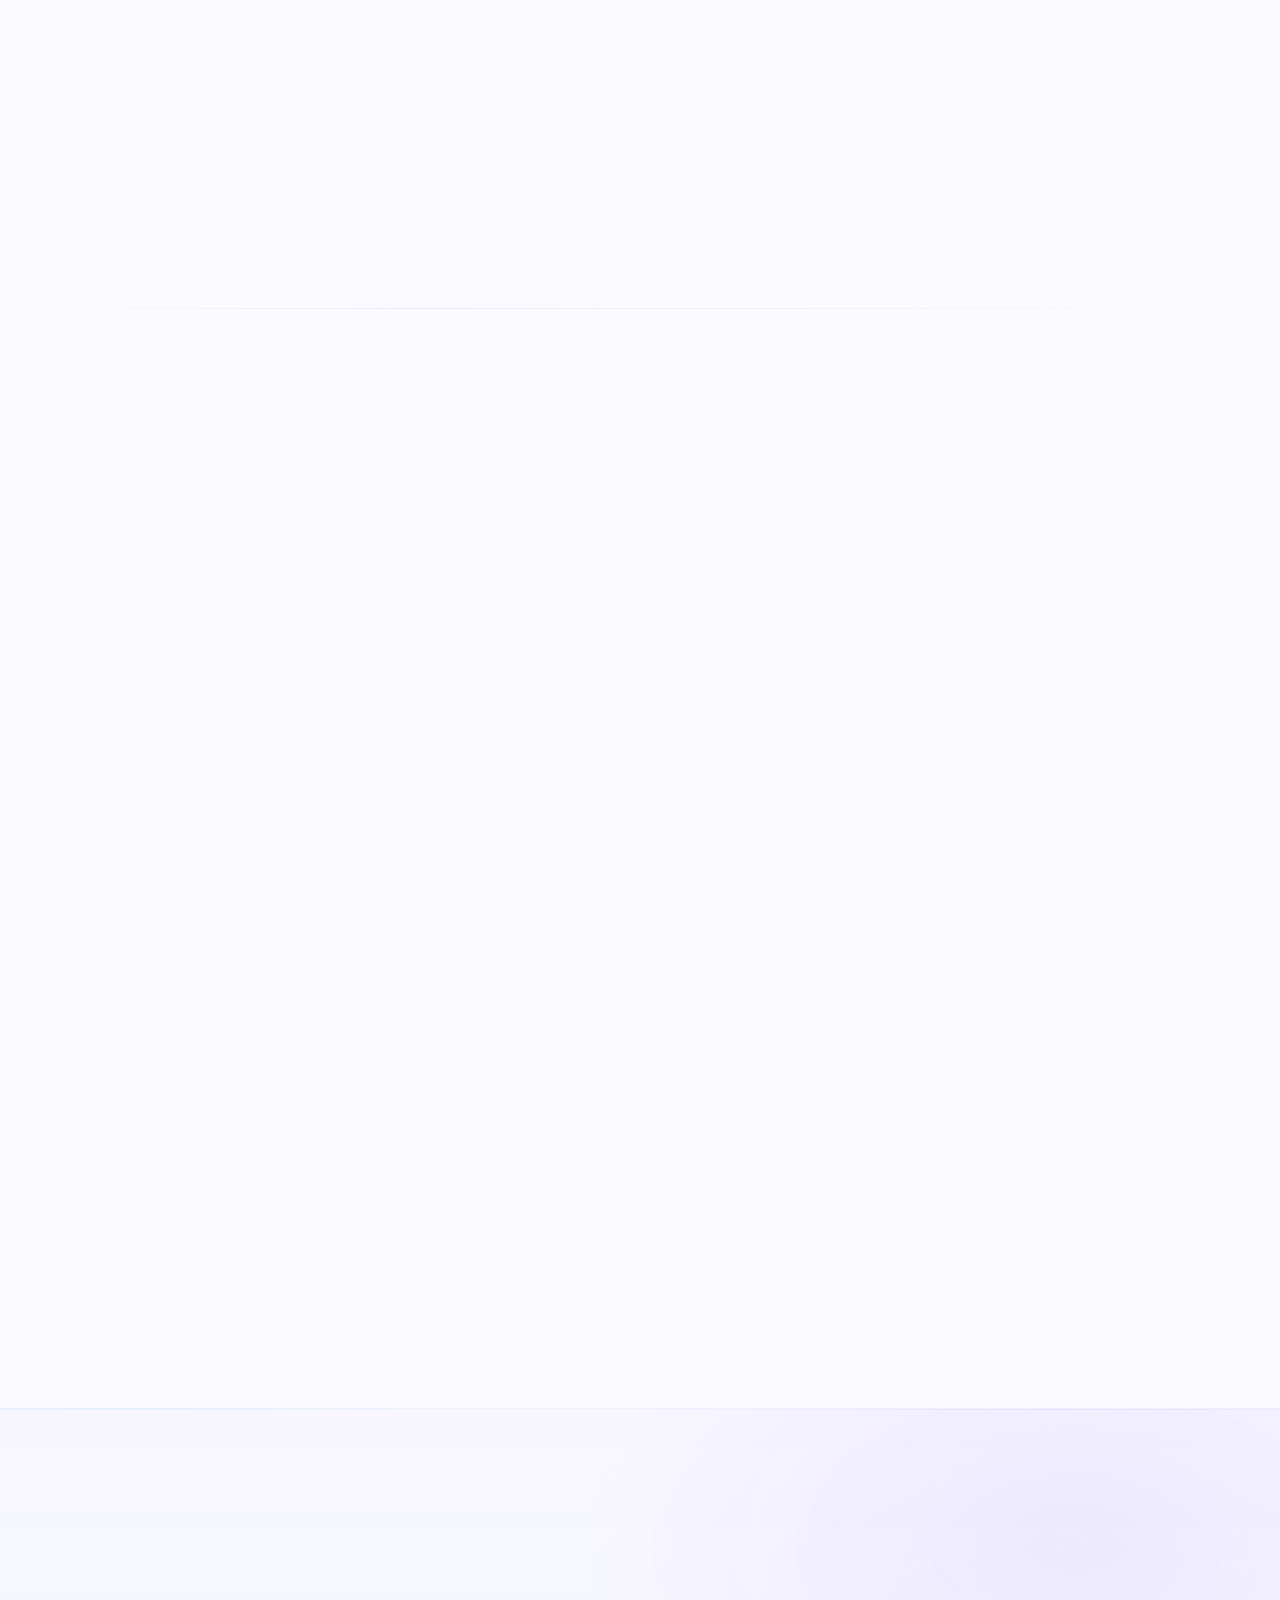
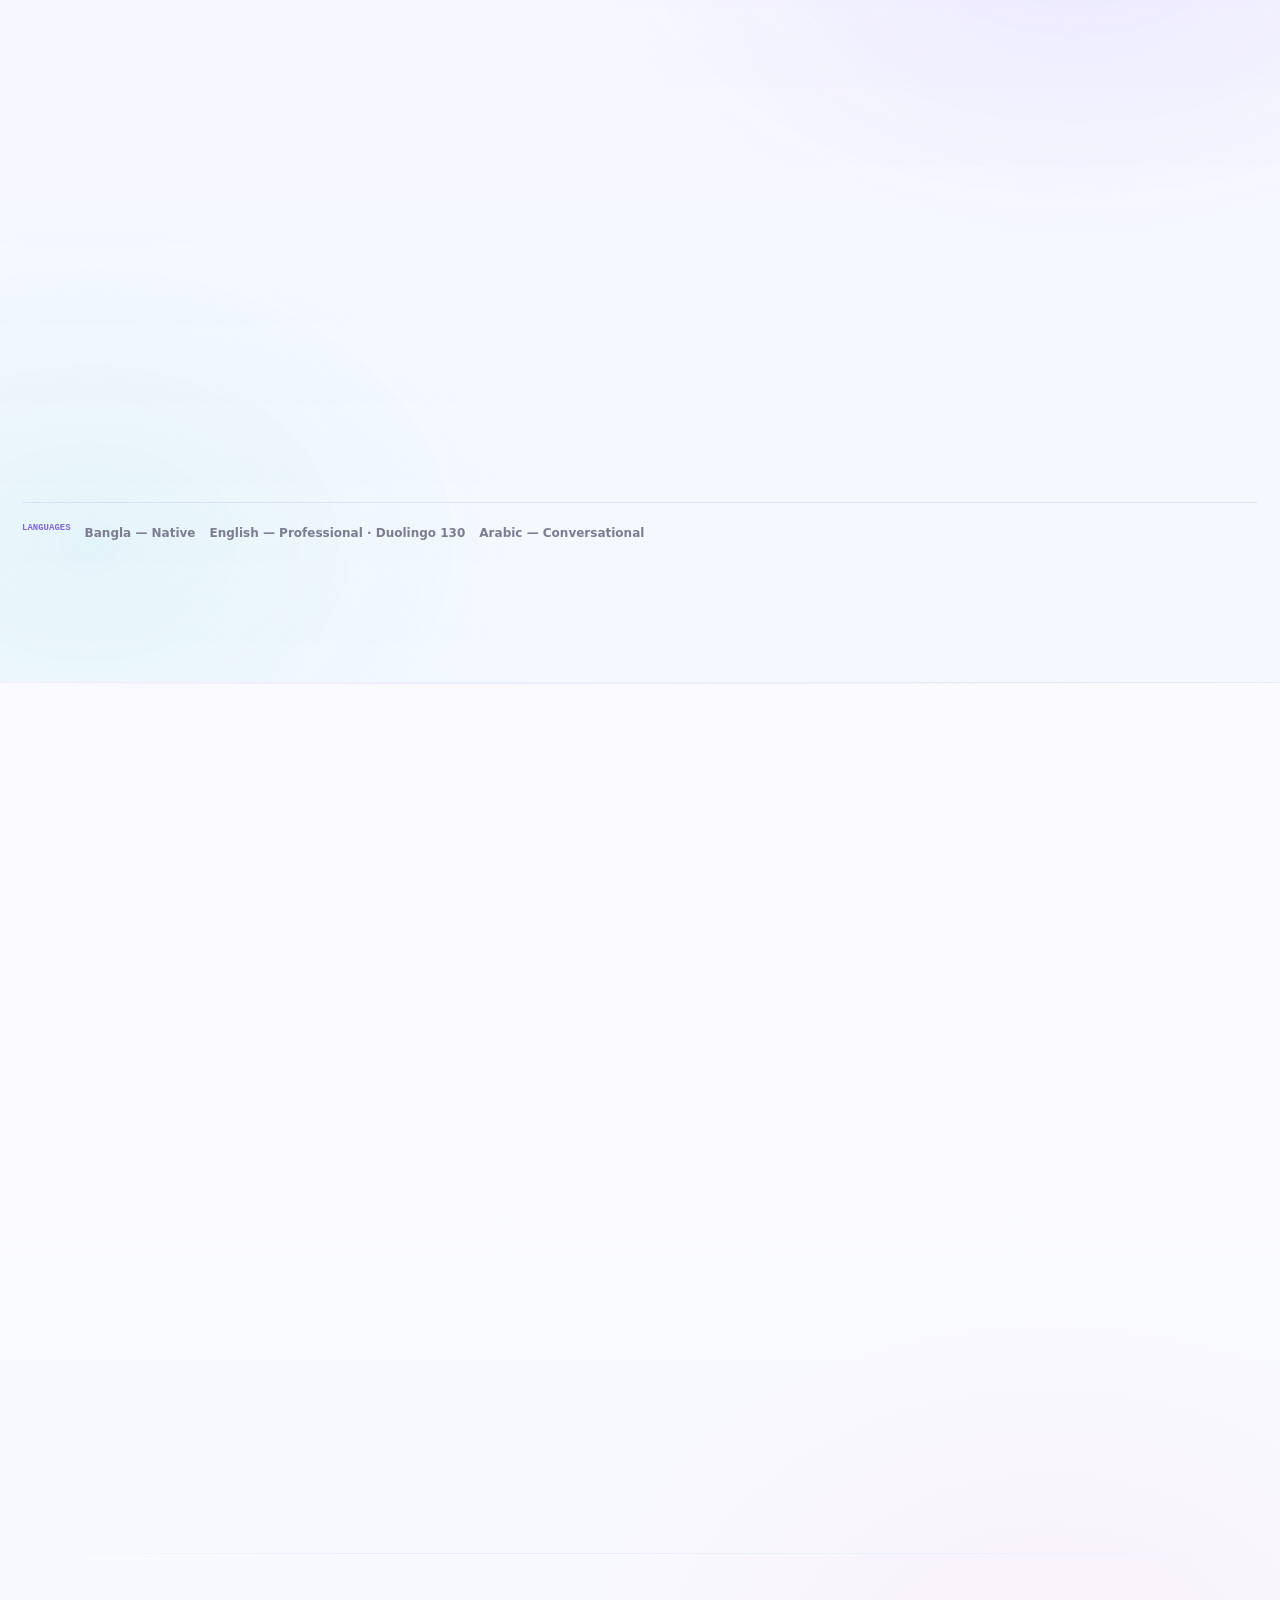
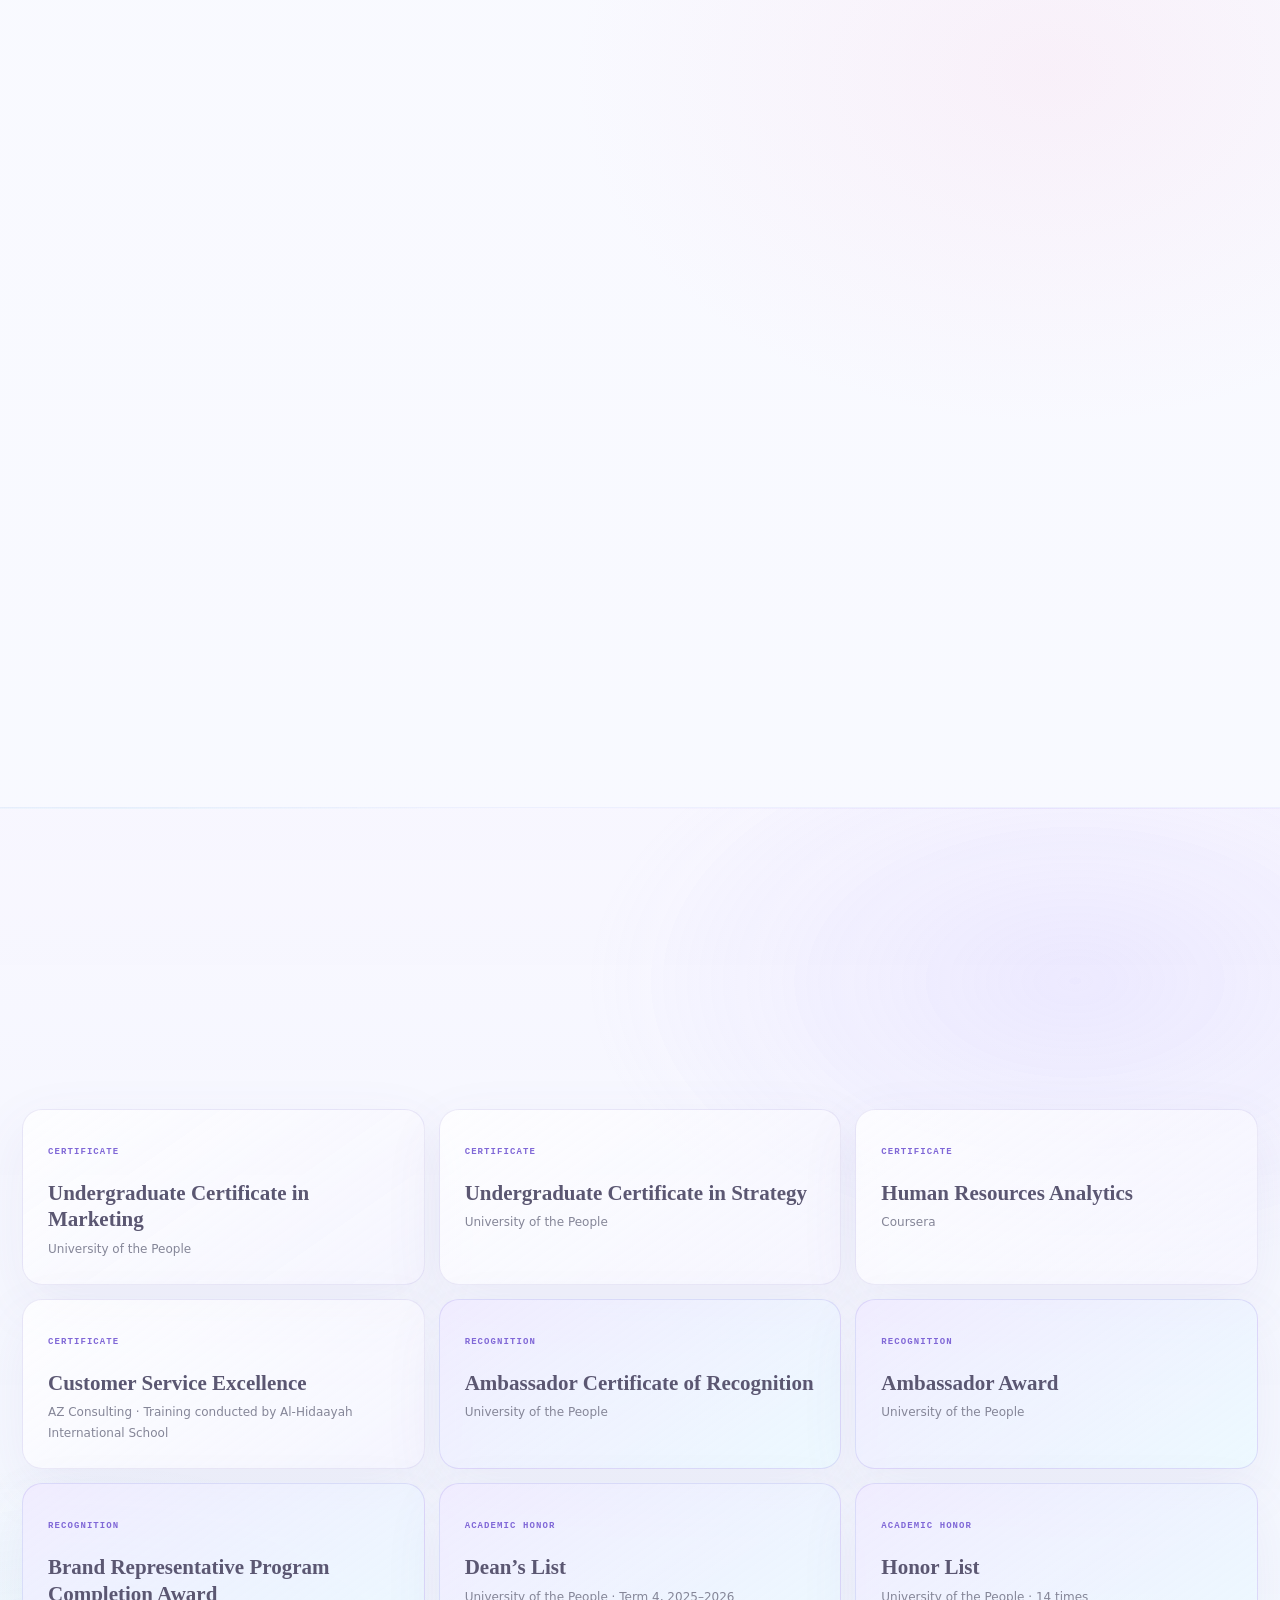
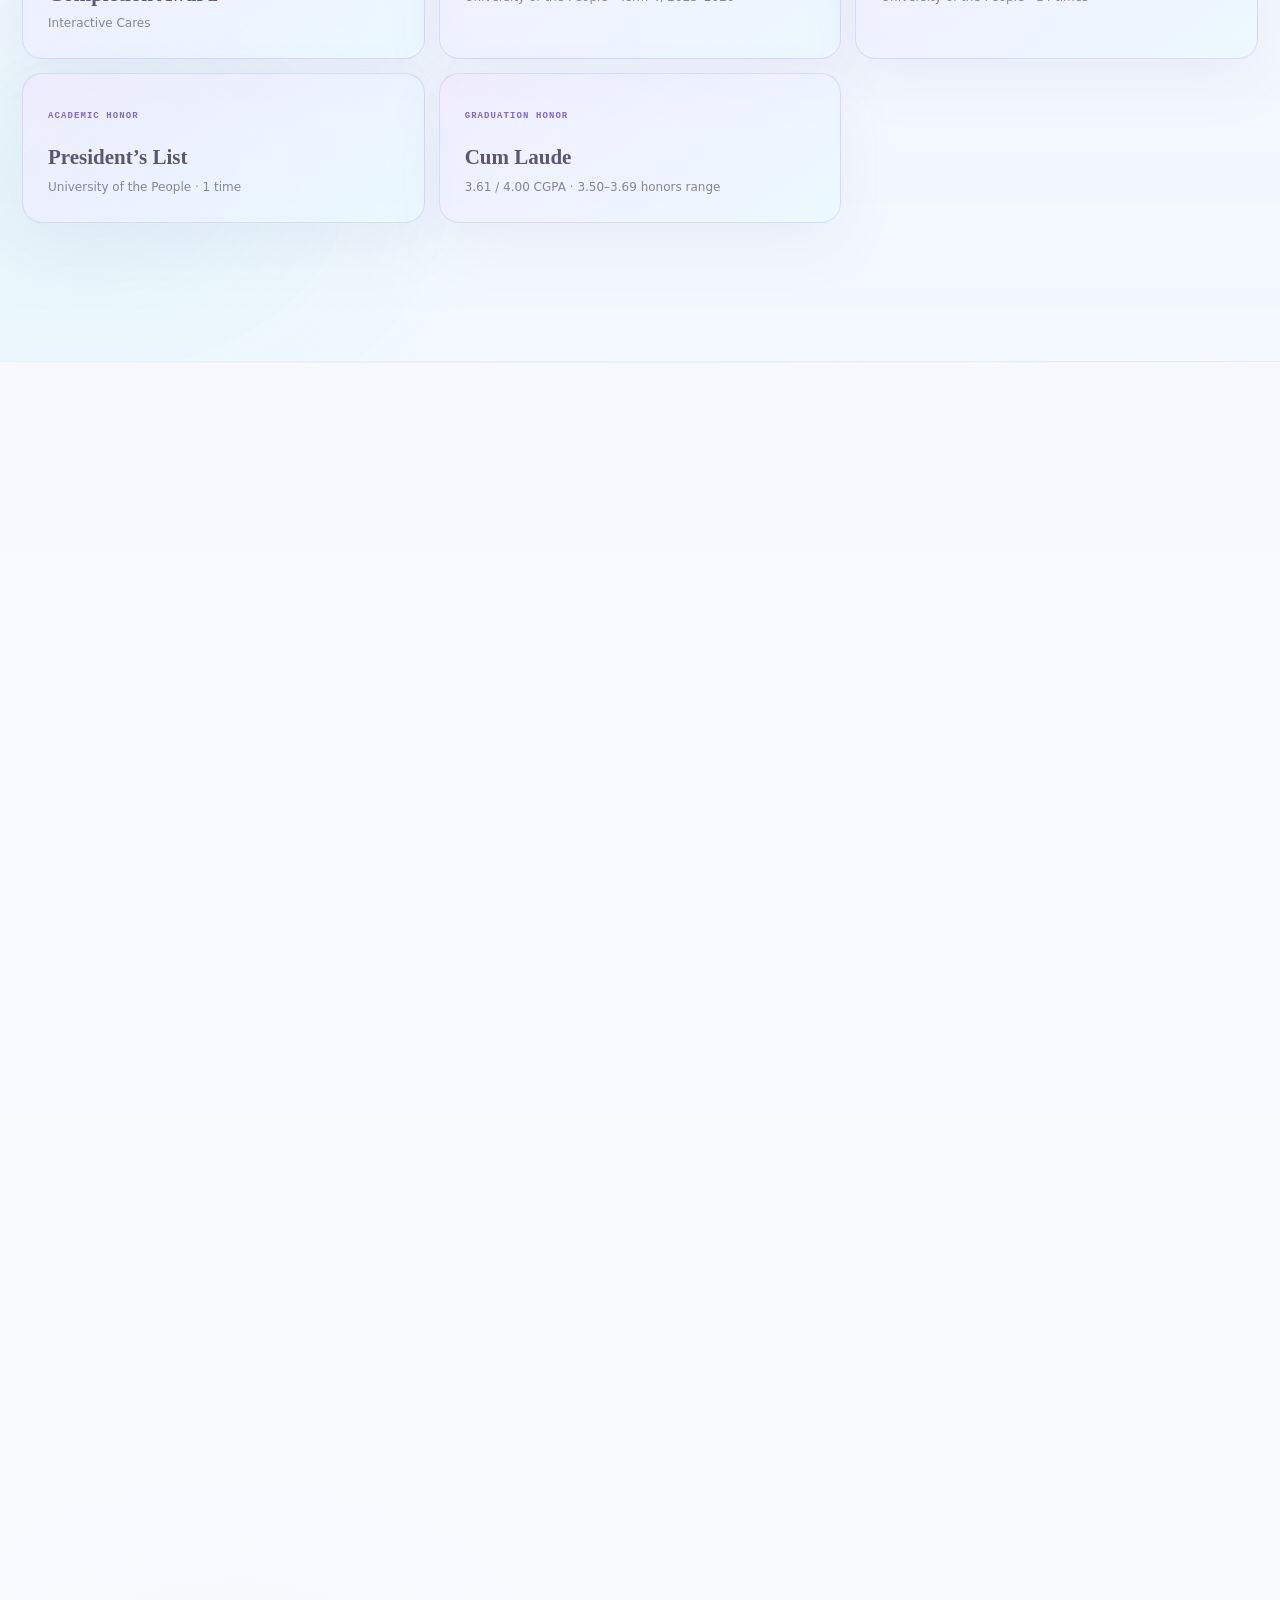
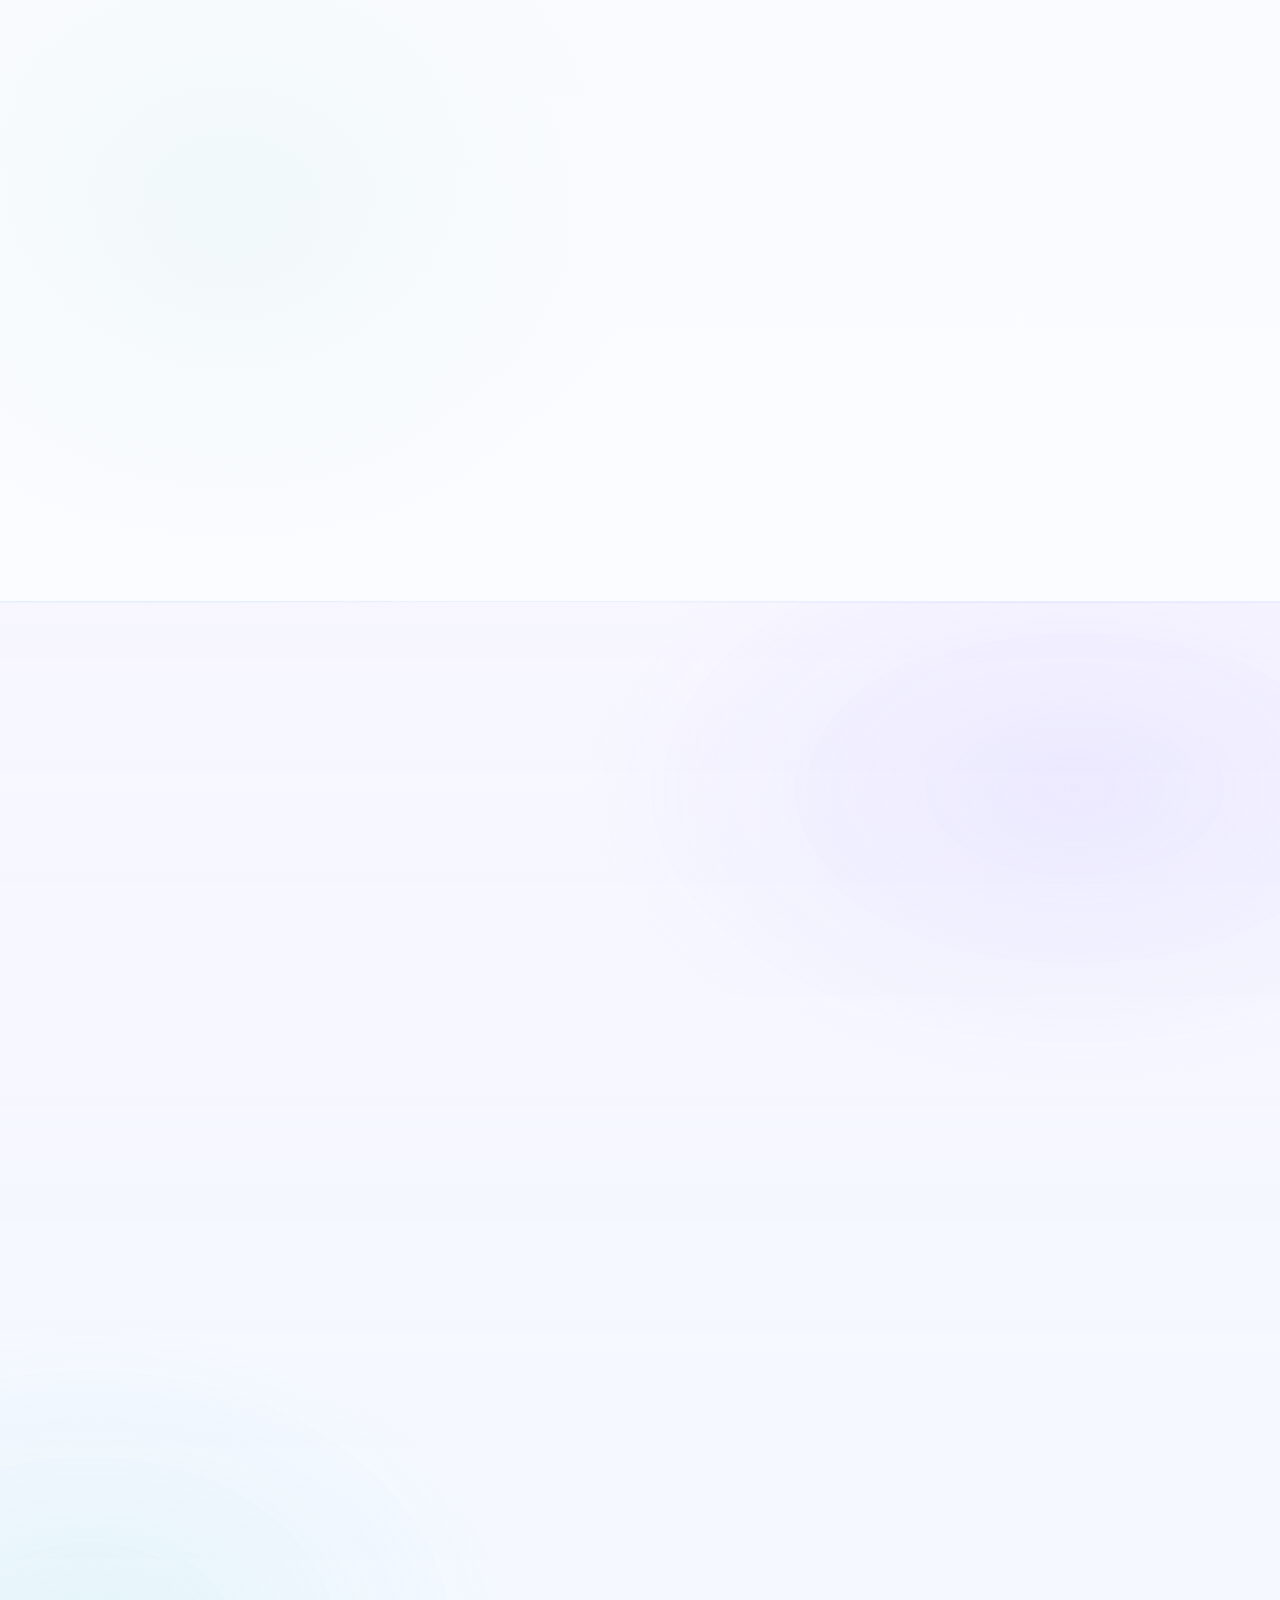
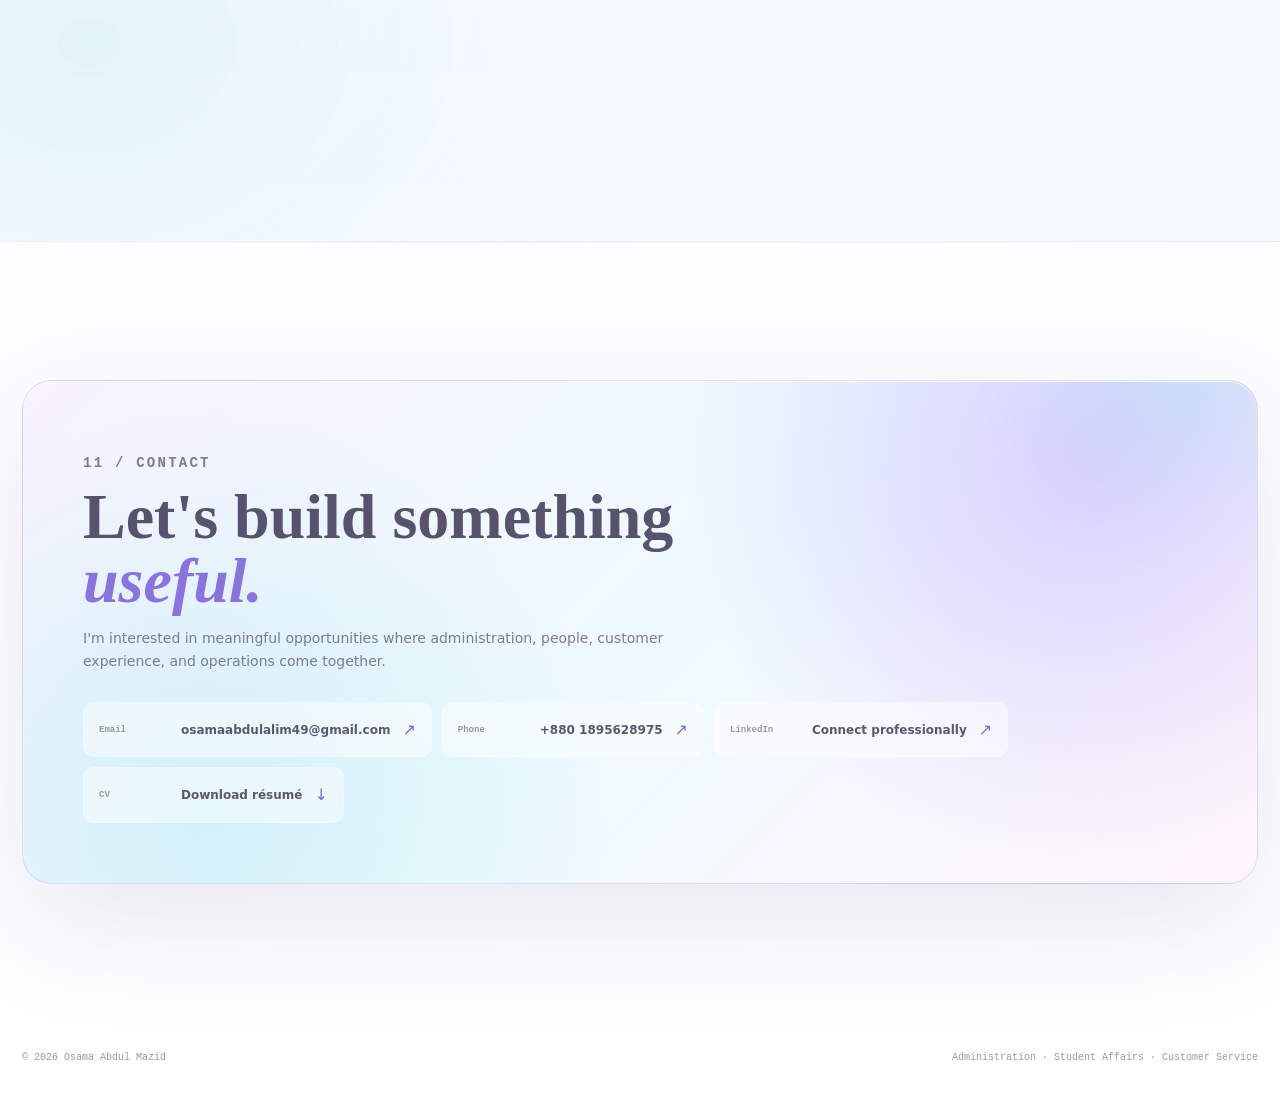
==== commit c823545f: "Add files via upload" ====
--- a/index.html
+++ b/index.html
@@ -20,6 +20,17 @@
   <meta property="profile:last_name" content="Abdul Mazid">
   <link rel="canonical" href="https://osamaabdulmazid.github.io/">
   <link rel="stylesheet" href="styles.css">
+
+  <style>
+    /* Hero floating-card readability fixes */
+    .hero-visual .floating-card-one{left:-95px;min-width:150px;z-index:5}
+    .hero-visual .floating-card-two{right:-85px;min-width:135px;z-index:5}
+    .hero-visual .floating-card strong{white-space:nowrap}
+    @media (max-width:1100px) and (min-width:901px){
+      .hero-visual .floating-card-one{left:-55px}
+      .hero-visual .floating-card-two{right:-55px}
+    }
+  </style>
   <title>Osama Abdul Mazid</title>
 
   <script type="application/ld+json">
@@ -86,7 +97,7 @@
   <header class="site-header" id="top">
     <nav class="nav container" aria-label="Primary navigation">
       <a class="brand" href="#top" aria-label="Osama Abdul Mazid home">
-        <span>OSAMA</span><b>ABDUL MAZID</b>
+        <span>OSAMA</span><b>&nbsp;ABDUL MAZID</b>
       </a>
       <button class="menu" id="menu" type="button" aria-label="Open navigation" aria-expanded="false" aria-controls="nav-links">
         <span></span><span></span><span></span>
@@ -148,7 +159,7 @@
           </div>
           <div class="floating-card floating-card-two">
             <span class="mini-label">EXPERIENCE</span>
-            <strong>3+ years</strong>
+            <strong>3+ Years Experience</strong>
           </div>
         </div>
       </div>
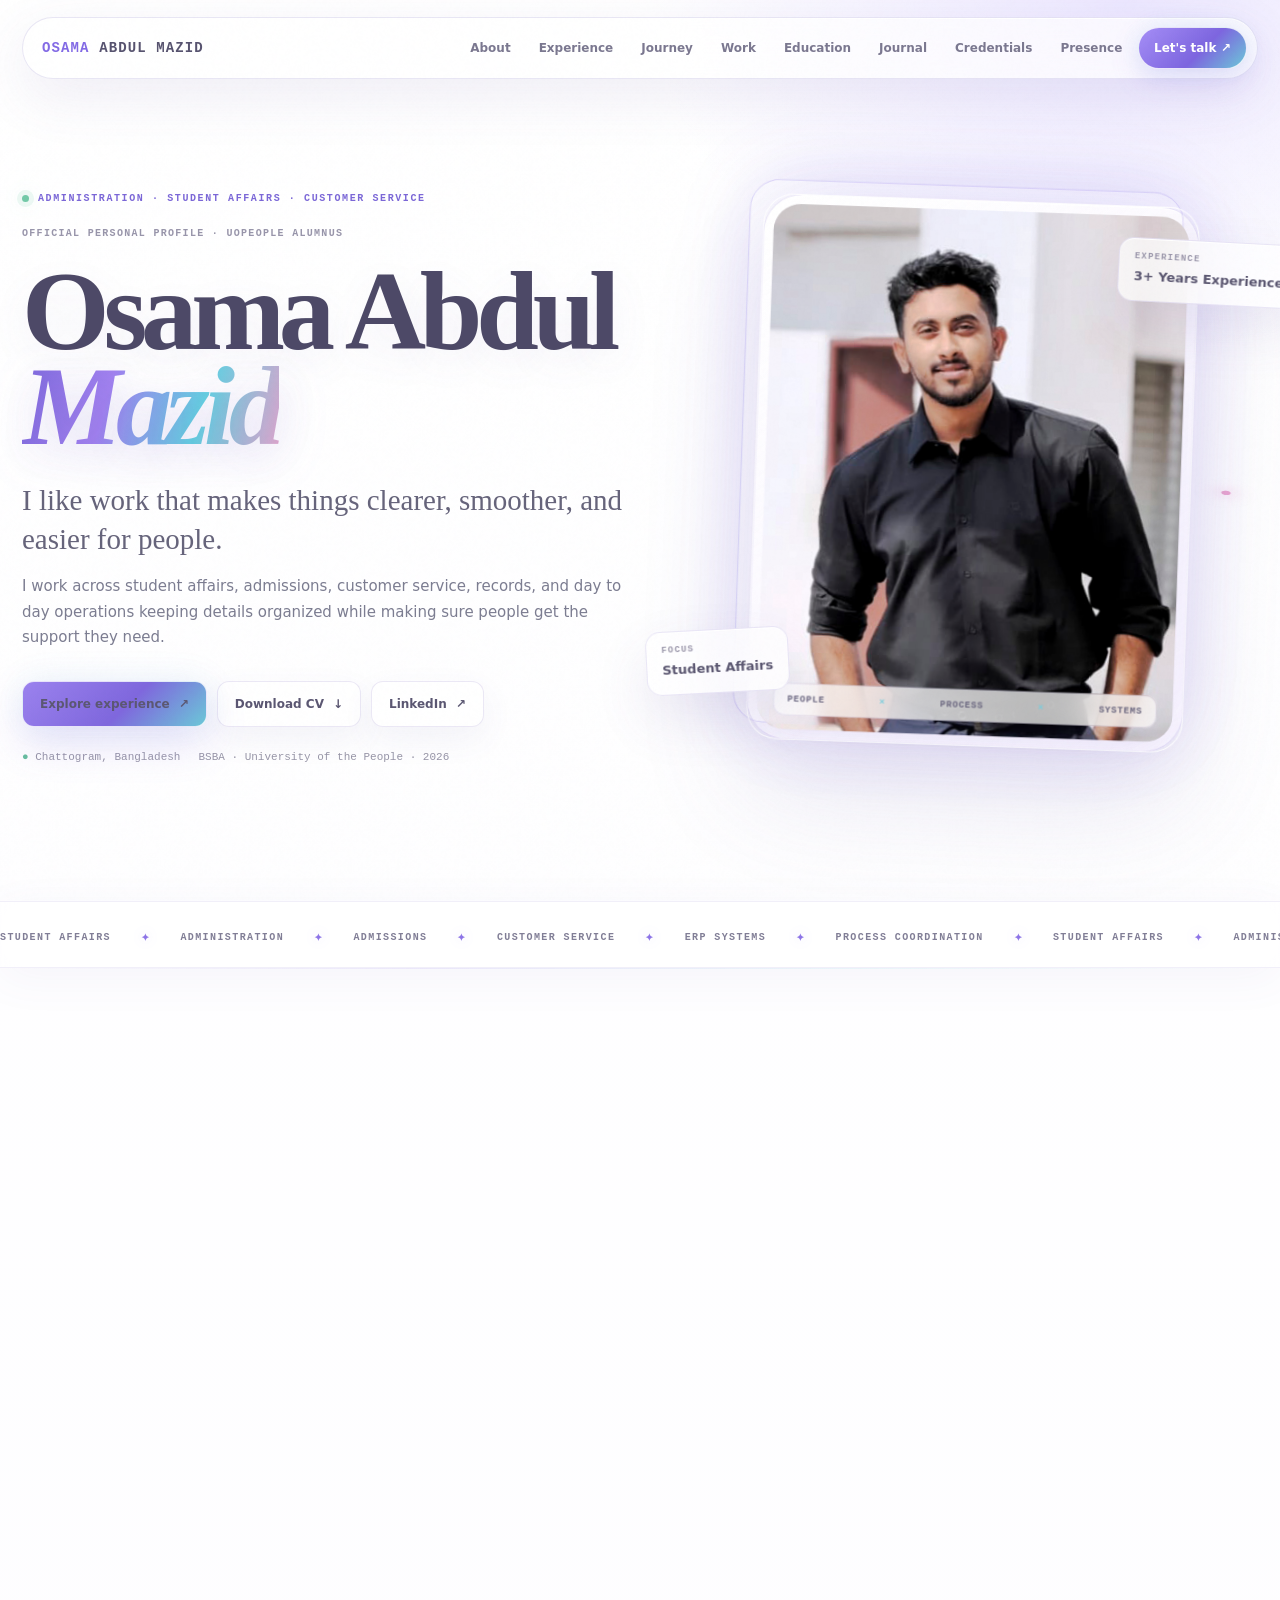
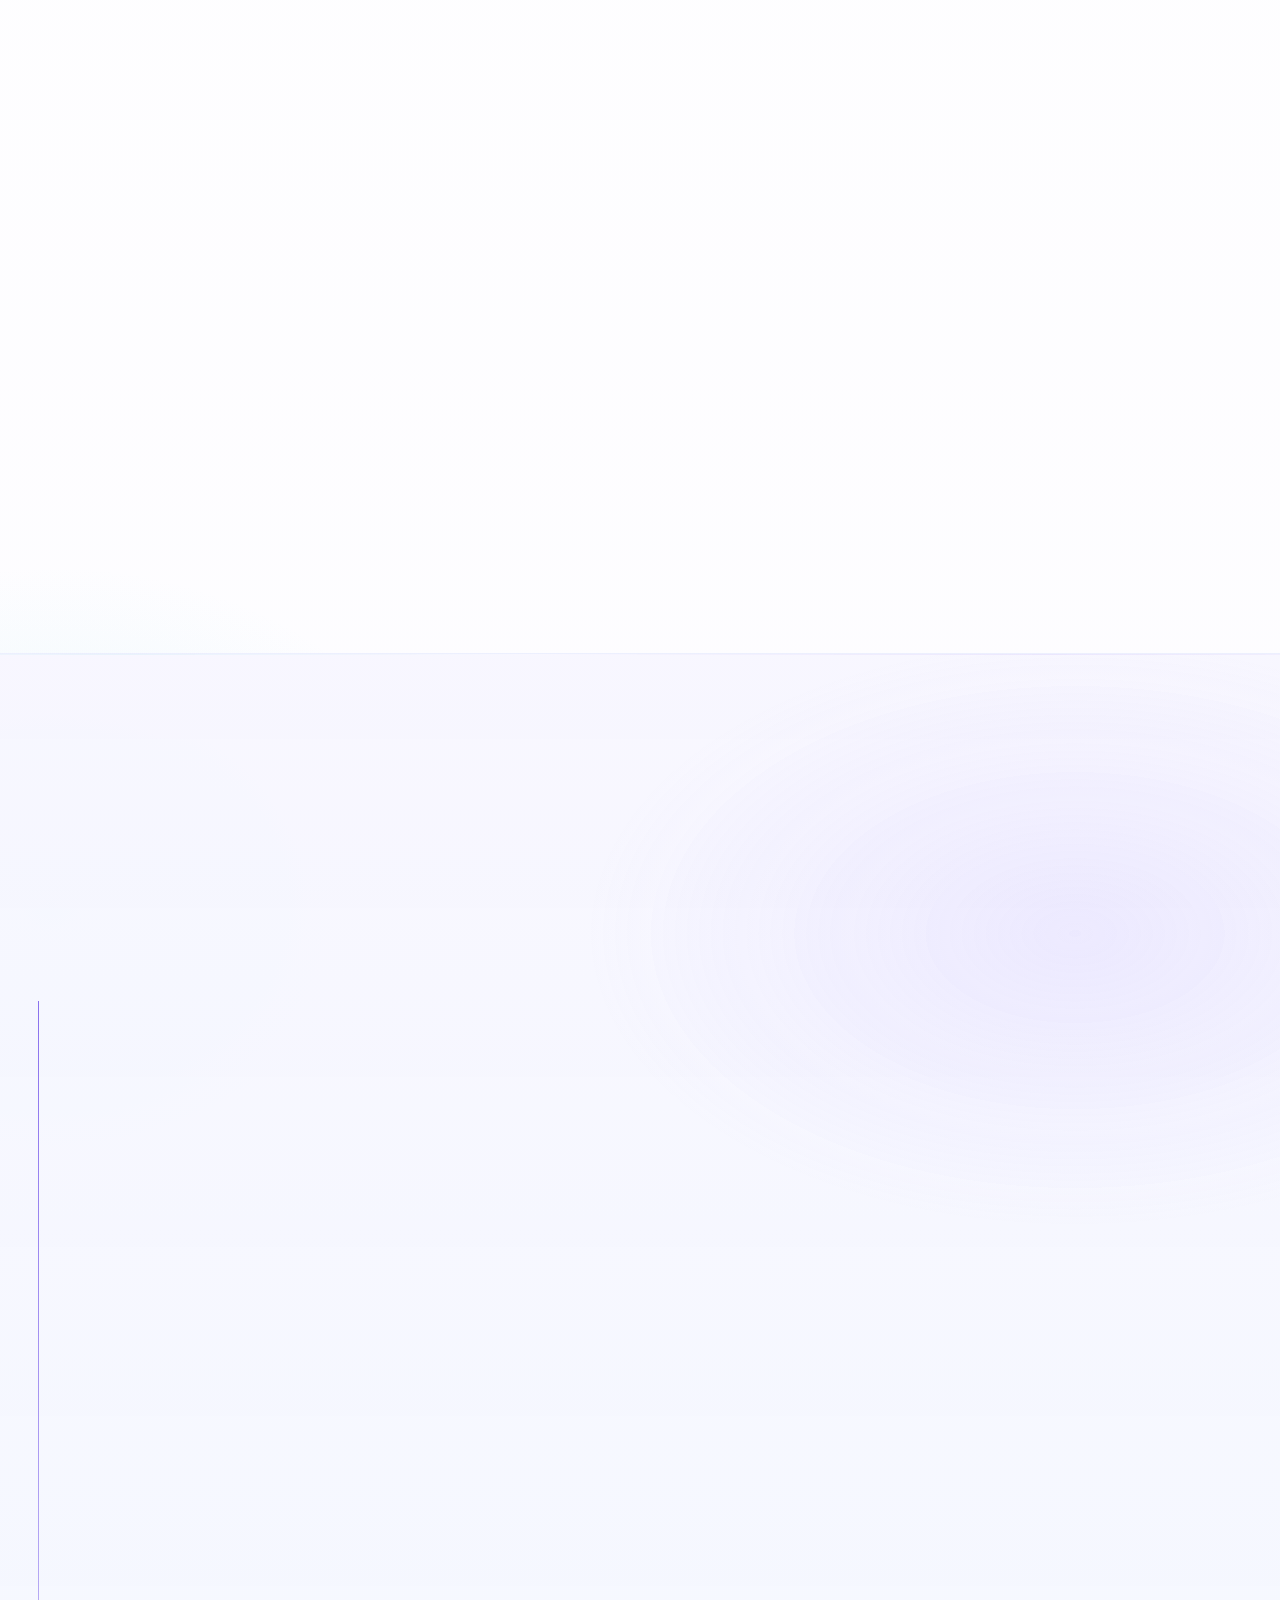
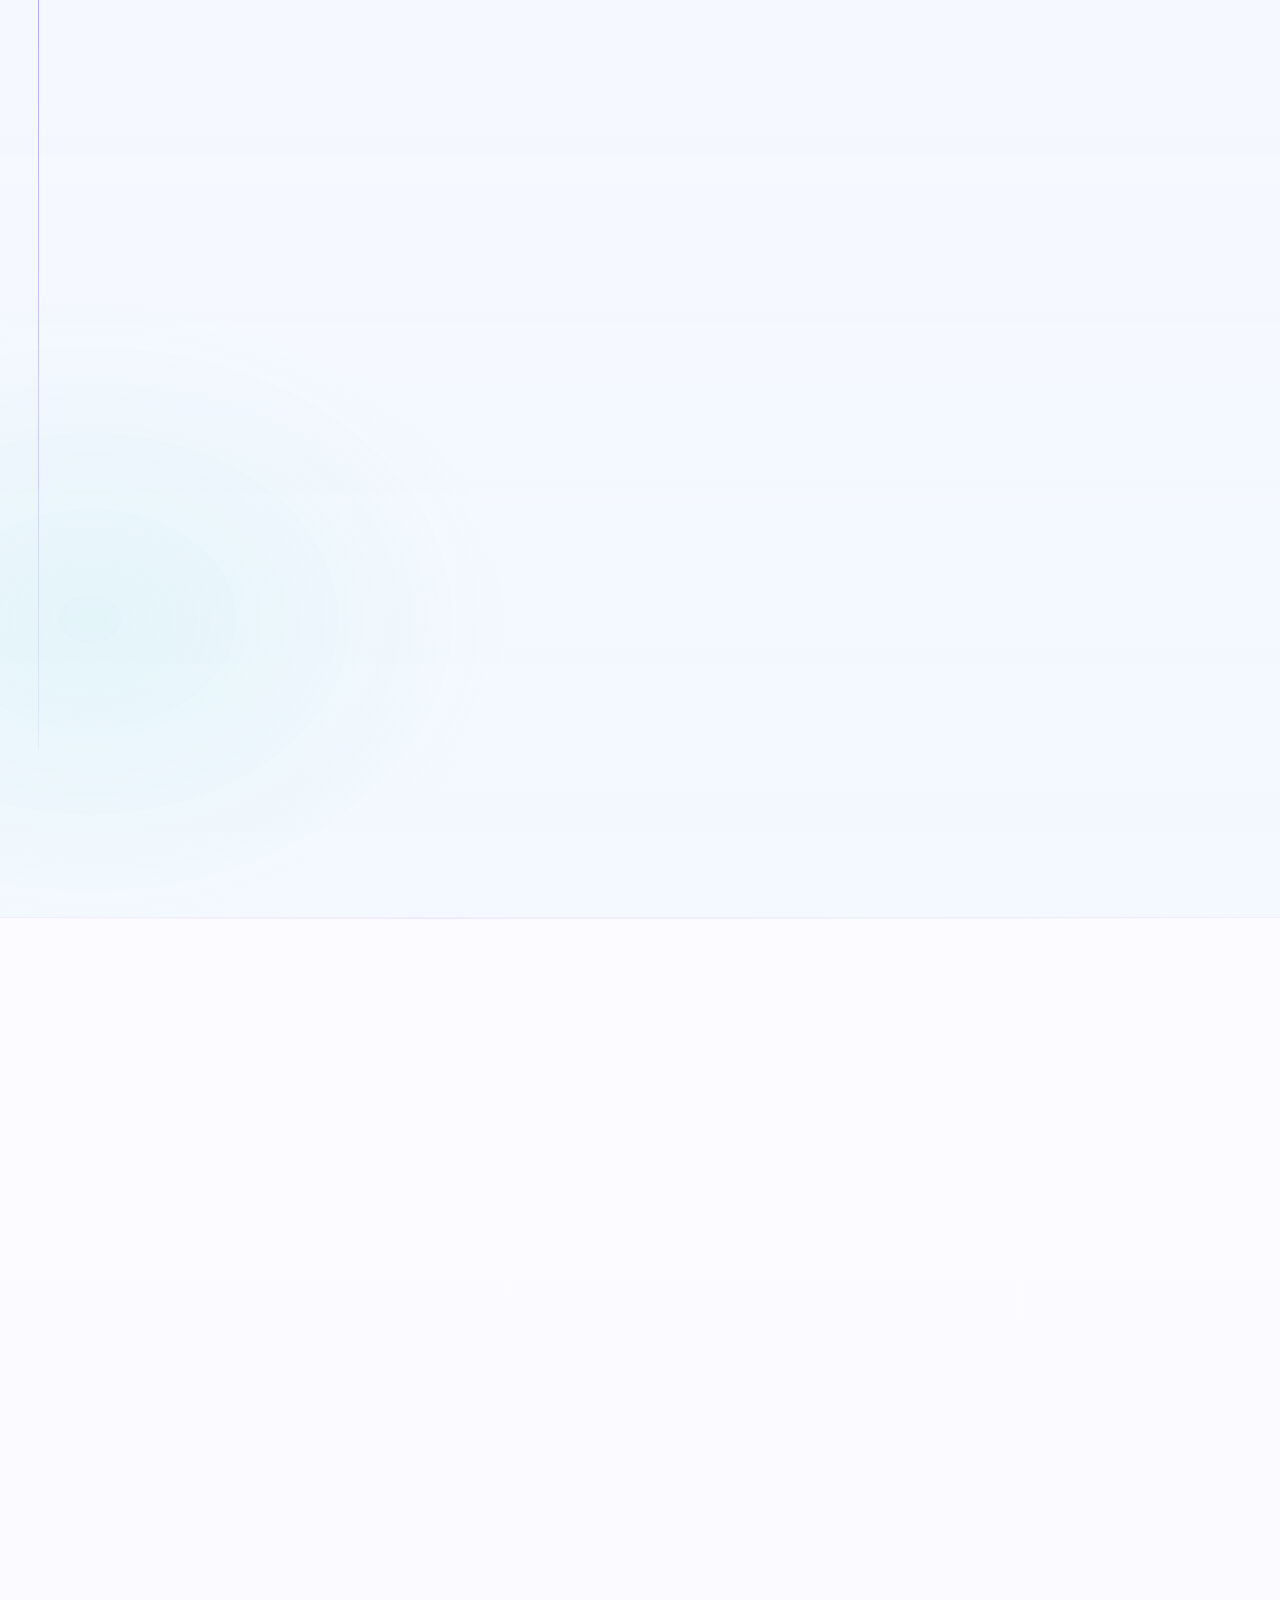
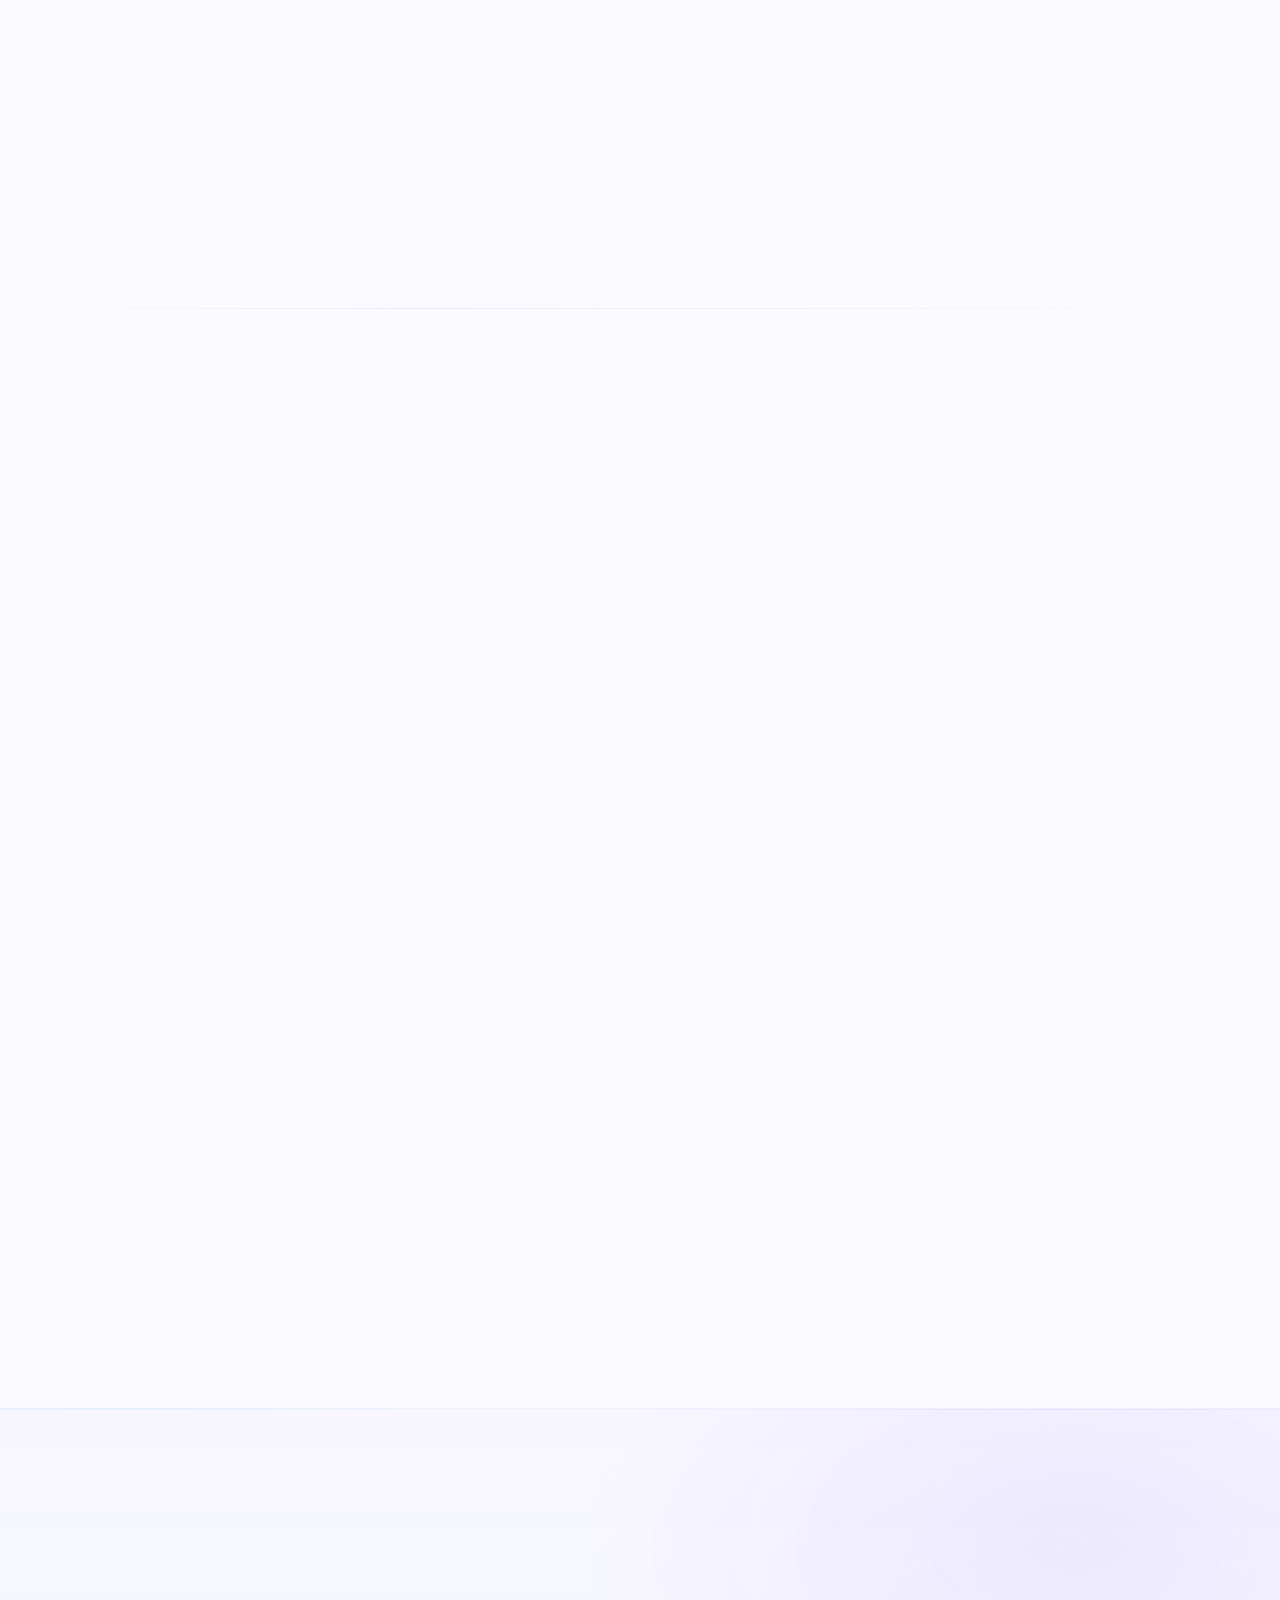
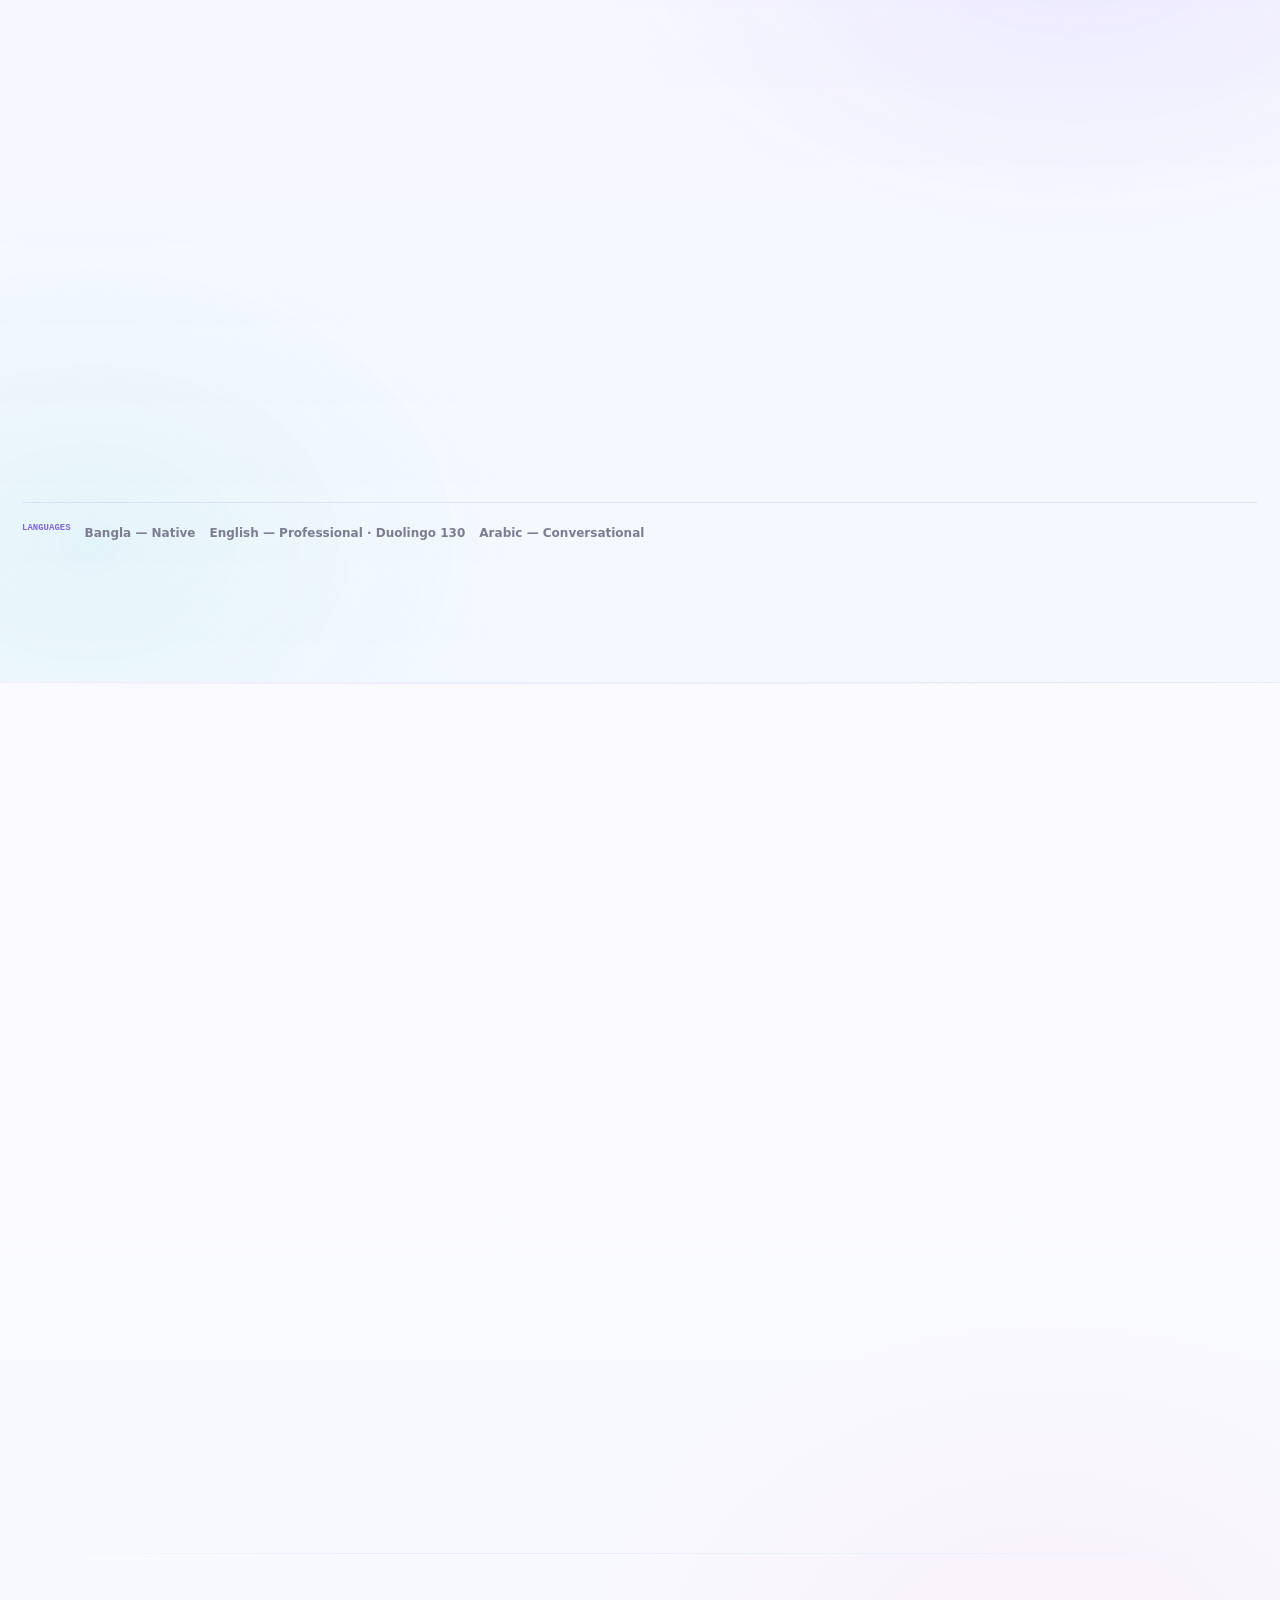
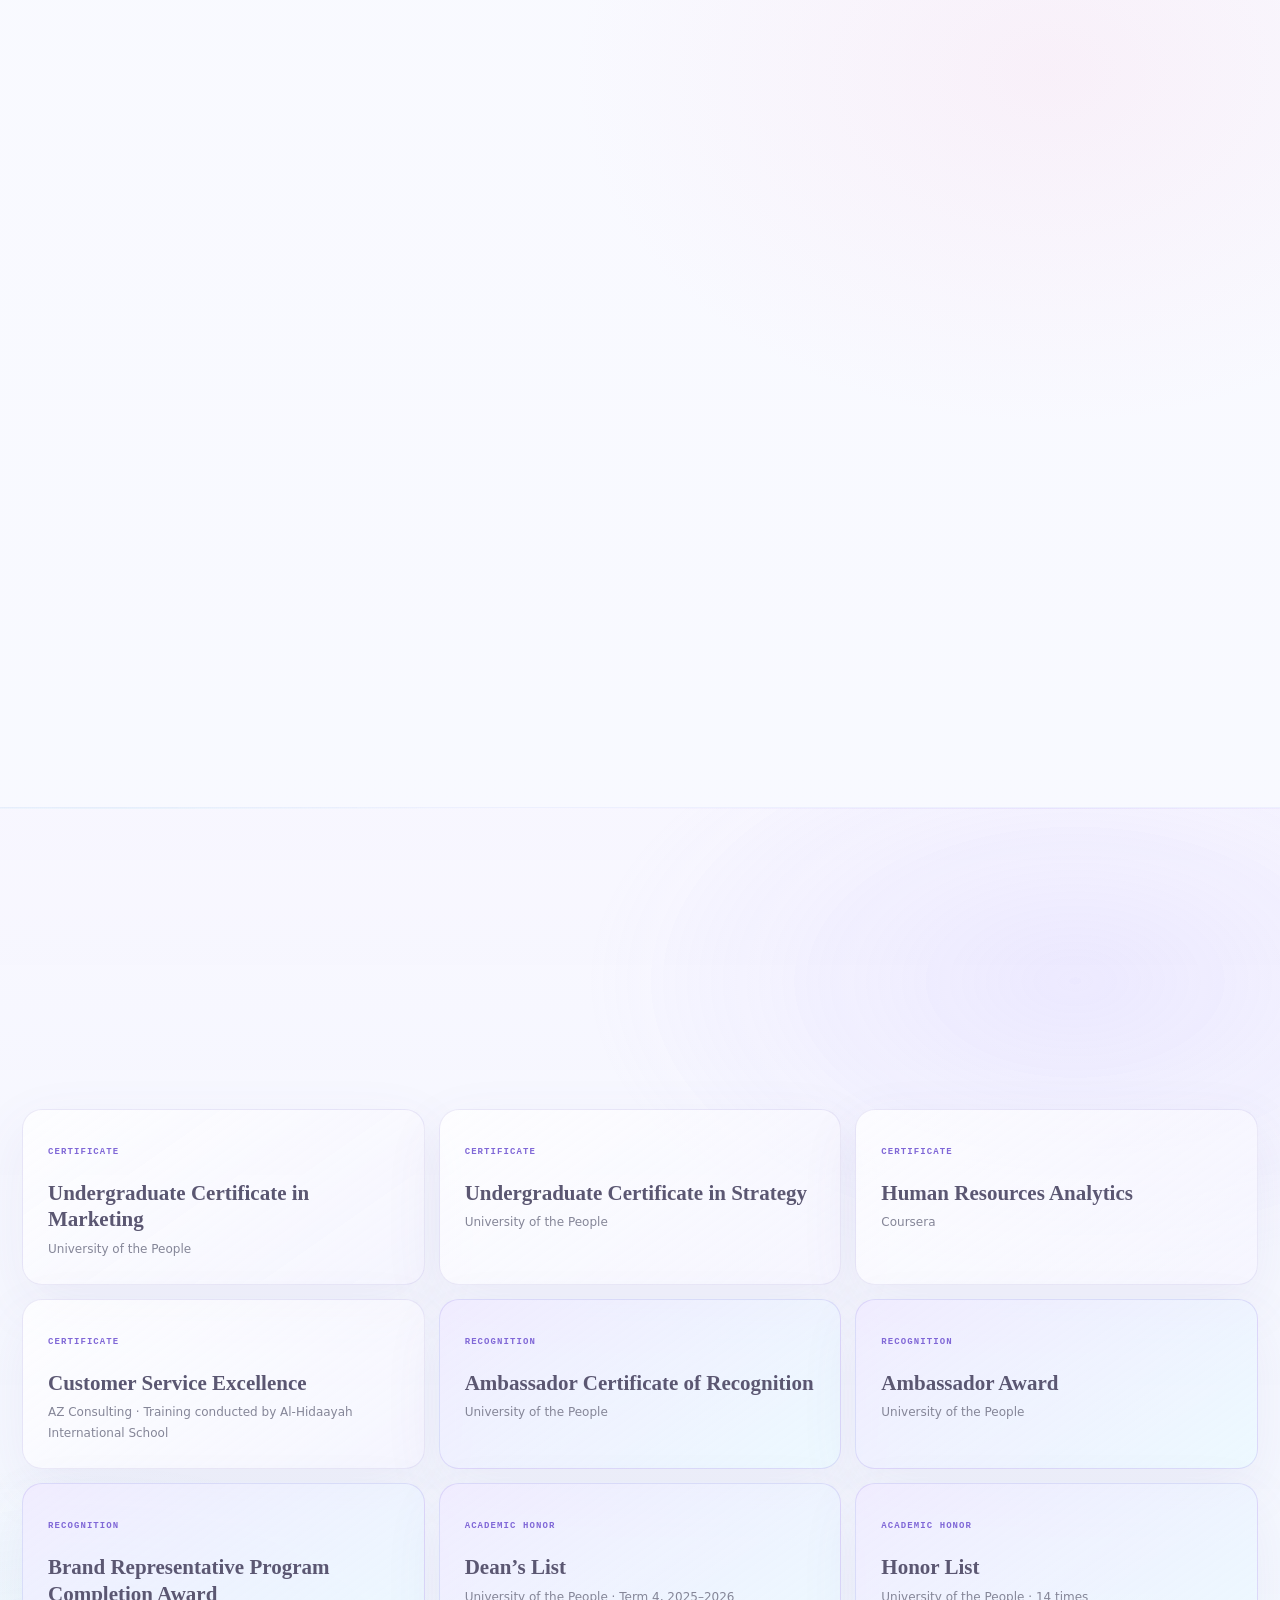
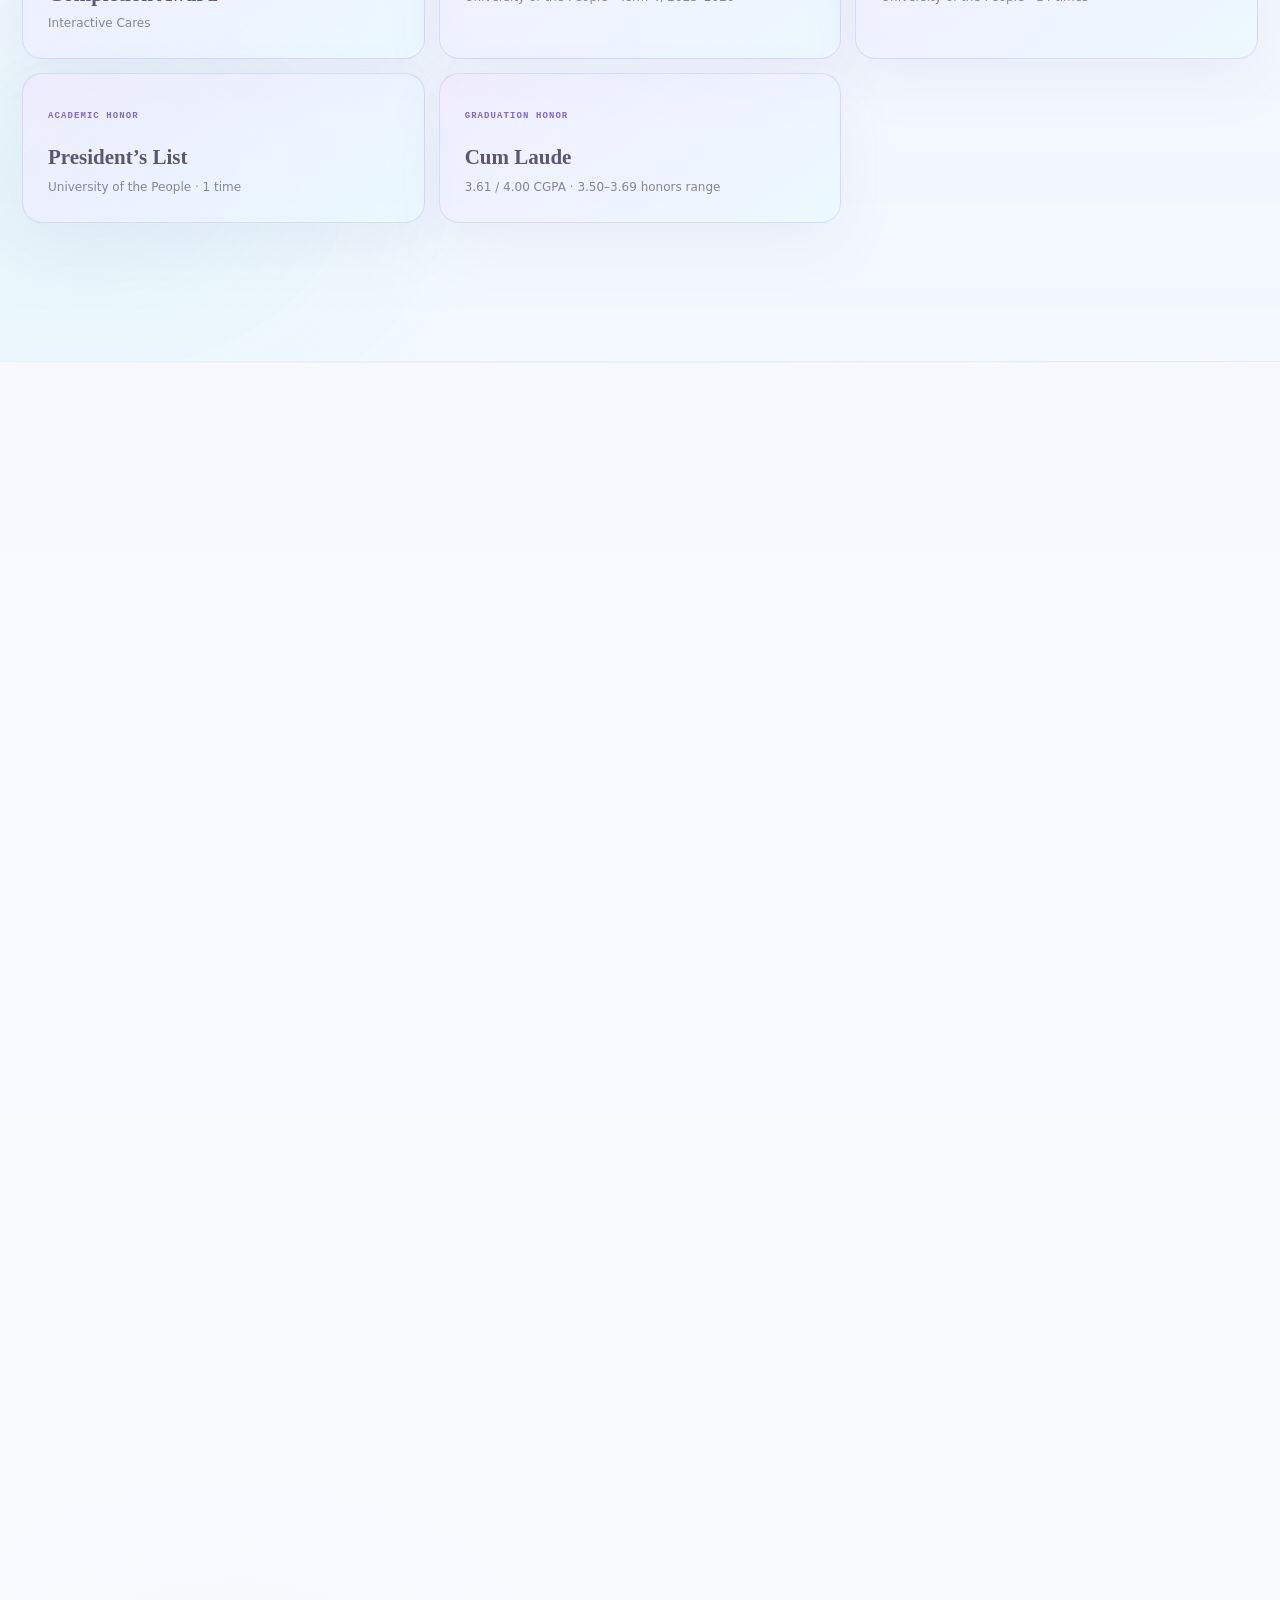
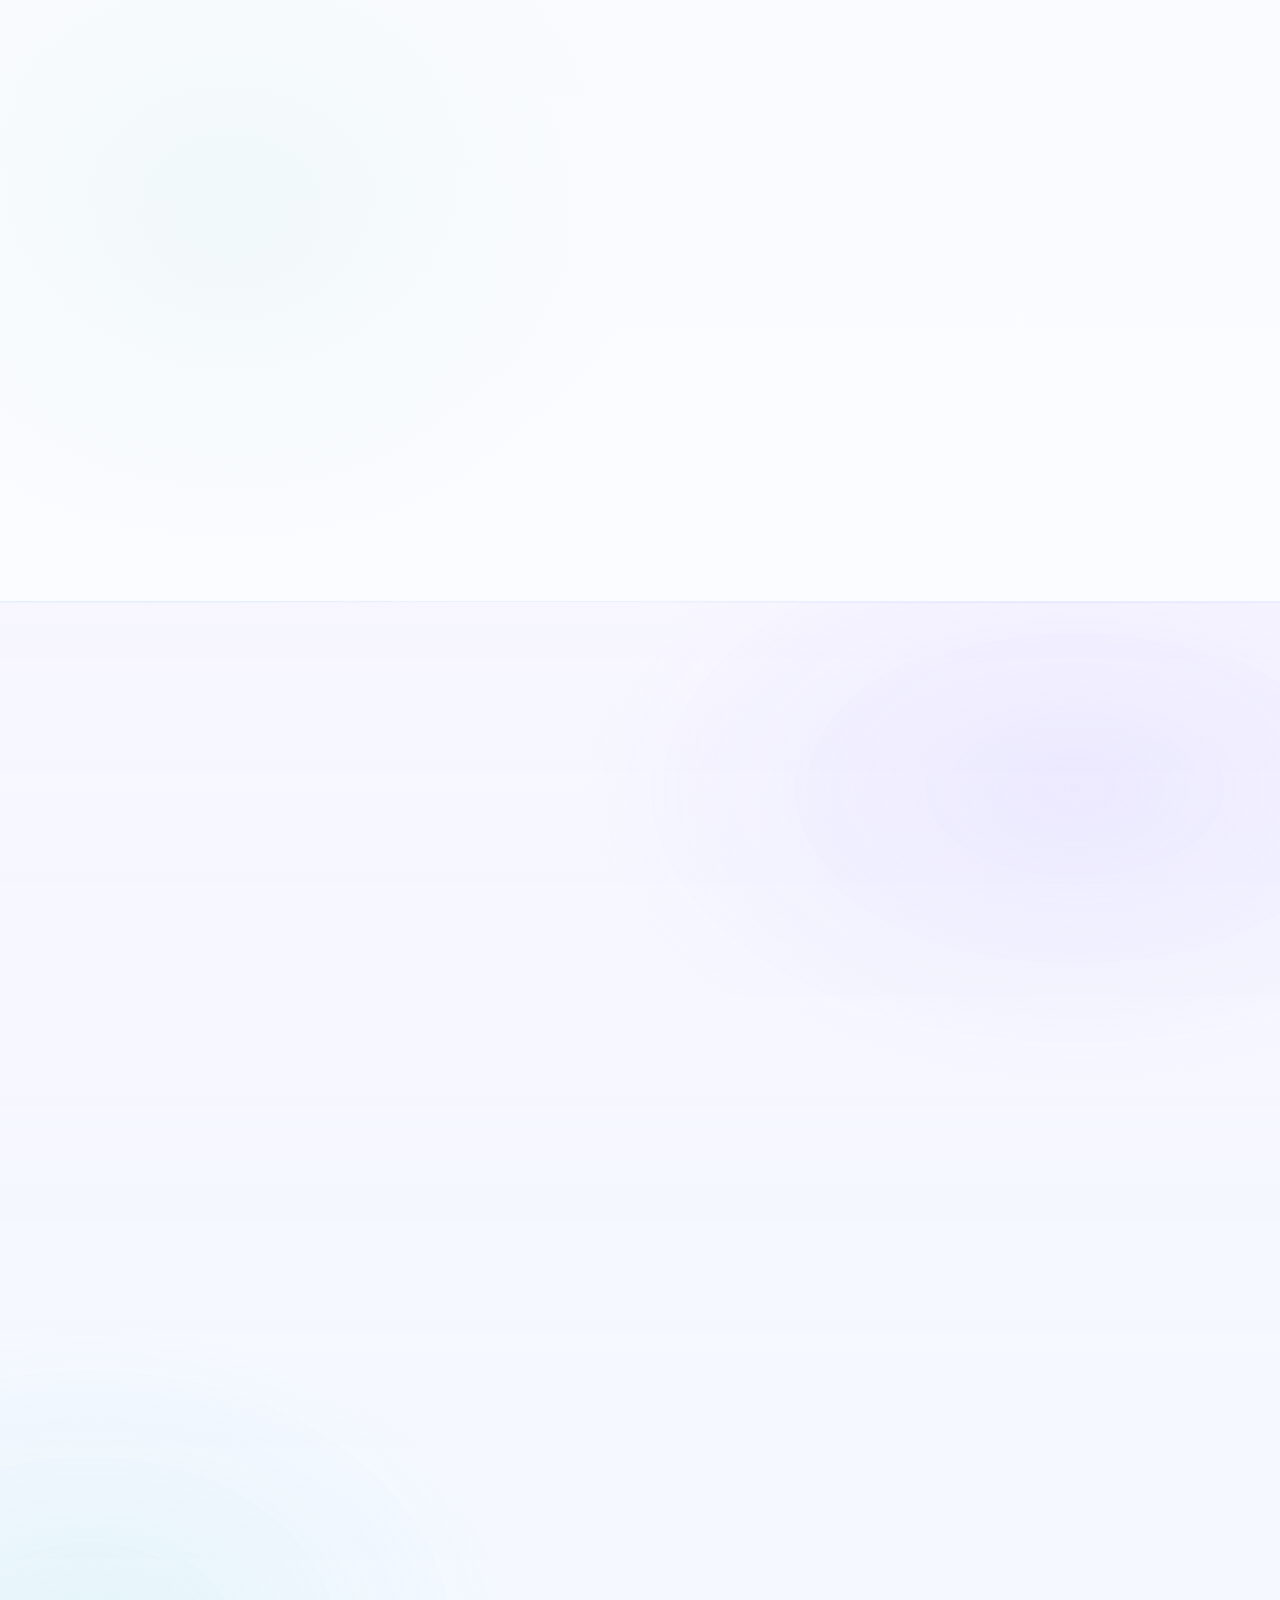
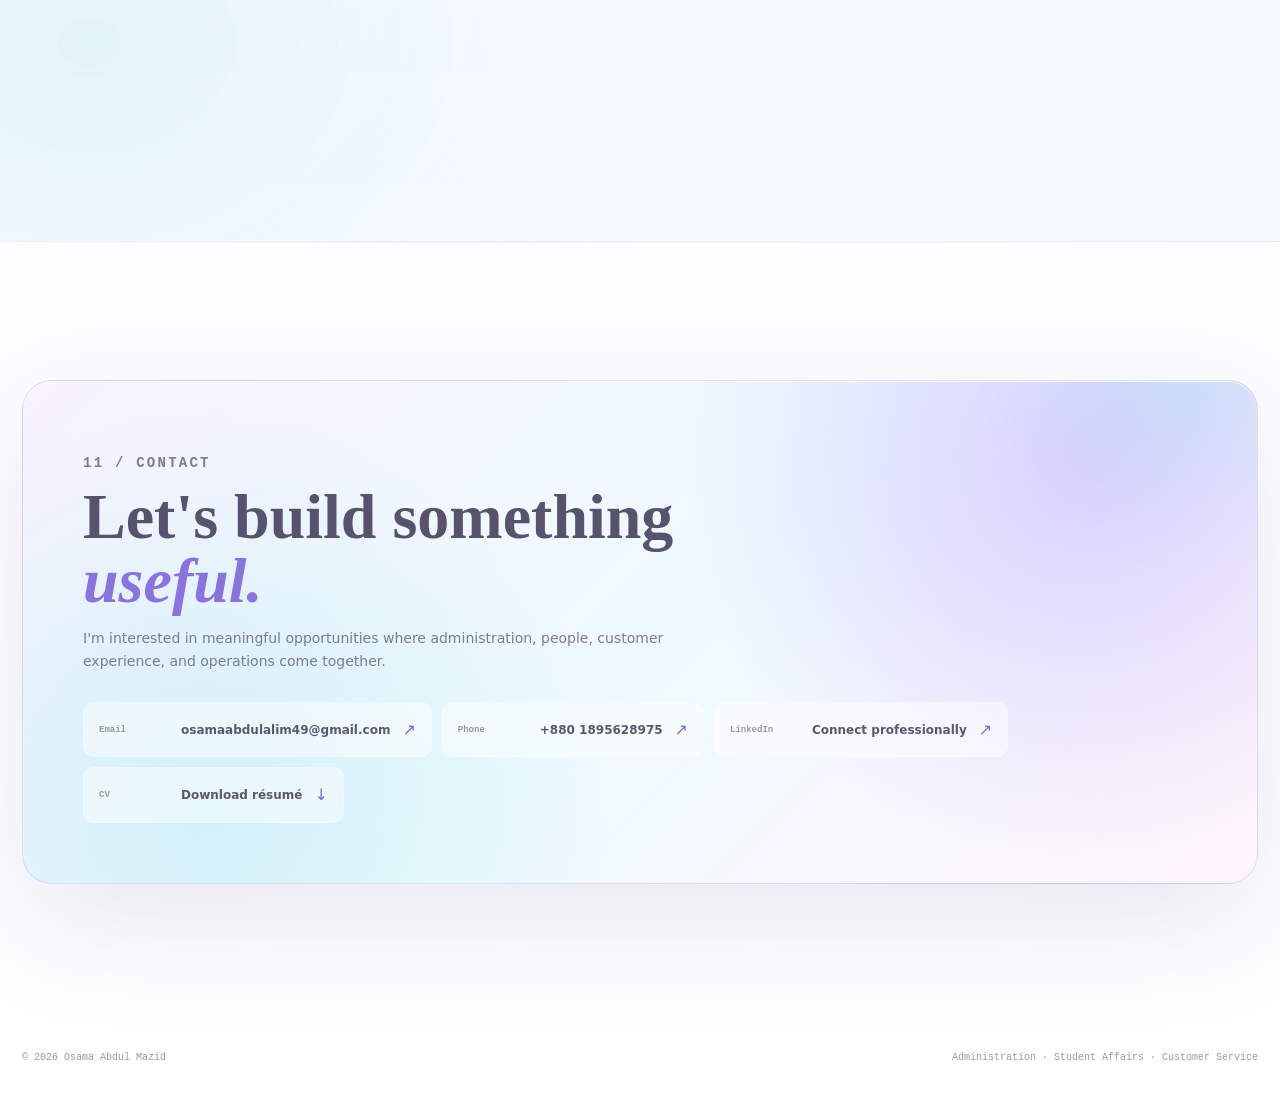
==== commit b0760e9f: "Refine text in index.html for better readability Updated descriptions for clarity and consistency." ====
--- a/index.html
+++ b/index.html
@@ -5,7 +5,7 @@
   <meta name="viewport" content="width=device-width, initial-scale=1">
   <meta name="theme-color" content="#fbfaff">
   <meta name="color-scheme" content="light">
-  <meta name="description" content="Osama Abdul Mazid is a Chattogram-based Administration & Student Affairs professional, University of the People alumnus, and UoPeople Ambassador with experience in admissions, operations, customer service, records, and ERP systems.">
+  <meta name="description" content="Osama Abdul Mazid is a Chattogram based Administration & Student Affairs professional, University of the People alumnus, and UoPeople Ambassador with experience in admissions, operations, customer service, records, and ERP systems.">
   <meta name="author" content="Osama Abdul Mazid">
   <meta name="robots" content="index, follow, max-image-preview:large">
   <meta name="referrer" content="strict-origin-when-cross-origin">
@@ -23,12 +23,19 @@
 
   <style>
     /* Hero floating-card readability fixes */
-    .hero-visual .floating-card-one{left:-95px;min-width:150px;z-index:5}
-    .hero-visual .floating-card-two{right:-85px;min-width:135px;z-index:5}
-    .hero-visual .floating-card strong{white-space:nowrap}
+    .hero-visual .portrait-frame{z-index:1}
+    .hero-visual .hero-orbit{z-index:0}
+    .hero-visual .floating-card{z-index:20 !important;position:absolute;white-space:nowrap;overflow:visible}
+    .hero-visual .floating-card-one{left:-78px;min-width:185px}
+    .hero-visual .floating-card-two{right:-78px;min-width:180px}
+    .hero-visual .floating-card strong{display:block;white-space:nowrap;overflow:visible}
     @media (max-width:1100px) and (min-width:901px){
-      .hero-visual .floating-card-one{left:-55px}
-      .hero-visual .floating-card-two{right:-55px}
+      .hero-visual .floating-card-one{left:-45px;min-width:180px}
+      .hero-visual .floating-card-two{right:-45px;min-width:175px}
+    }
+    @media (max-width:900px){
+      .hero-visual .floating-card-one{left:-20px}
+      .hero-visual .floating-card-two{right:-20px}
     }
   </style>
   <title>Osama Abdul Mazid</title>
@@ -125,7 +132,7 @@
           <h1>Osama Abdul <em>Mazid</em></h1>
           <p class="hero-lead">I like work that makes things clearer, smoother, and easier for people.</p>
           <p class="hero-summary">
-            I work across student affairs, admissions, customer service, records, and day-to-day operations — keeping details organized while making sure people get the support they need.
+            I work across student affairs, admissions, customer service, records, and day to day operations keeping details organized while making sure people get the support they need.
           </p>
           <div class="hero-actions">
             <a class="button magnetic button-primary" href="#experience">Explore experience <span>↗</span></a>
@@ -186,7 +193,7 @@
         <div class="about-layout">
           <article class="about-main glass tilt-card">
             <p class="large-copy"><strong>Who is Osama Abdul Mazid?</strong></p>
-            <p>Osama Abdul Mazid is an University of the People alumnus and UoPeople Ambassador based in Chattogram, Bangladesh. His work sits at the practical intersection of people, processes, and systems — from admissions and student support to records, documentation, customer service, and campus operations.</p>
+            <p>Osama Abdul Mazid is an University of the People alumnus and UoPeople Ambassador based in Chattogram, Bangladesh. His work sits at the practical intersection of people, processes, and systems from admissions and student support to records, documentation, customer service, and campus operations.</p>
             <p>He started his working life in Jeddah, Saudi Arabia, later built his higher-education journey with the University of the People, and has continued to grow through hands-on roles in education, outreach, and administration. Along the way, he served as a UoPeople Ambassador, supporting prospective students and helping others understand an online path to higher education.</p>
             <p>In 2026, he completed a <strong>Bachelor of Science in Business Administration</strong> from the University of the People. He brings that academic foundation into practical work: communicate clearly, keep records accurate, solve the problem in front of you, and make the next step easier for the person depending on you.</p>
             <div class="tag-list">
@@ -294,7 +301,7 @@
         <div class="journey-grid">
           <article class="journey-card glass tilt-card"><span>2020</span><h3>Jeddah, Saudi Arabia</h3><p>Started professional life as an Operator at Saudi Plastic Flask Factory, learning discipline, production standards, teamwork, and problem-solving on the ground.</p></article>
           <article class="journey-card glass tilt-card featured"><span>2022</span><h3>University of the People</h3><p>Joined the UoPeople Ambassador Program and began helping prospective students navigate questions about online higher education.</p></article>
-          <article class="journey-card glass tilt-card"><span>2023</span><h3>Interactive Cares</h3><p>Worked as a Brand Representative, supporting outreach, events, engagement, and campaign activities — later earning Best Brand Representative recognition.</p></article>
+          <article class="journey-card glass tilt-card"><span>2023</span><h3>Interactive Cares</h3><p>Worked as a Brand Representative, supporting outreach, events, engagement, and campaign activities later earning Best Brand Representative recognition.</p></article>
           <article class="journey-card glass tilt-card"><span>2025</span><h3>Administration &amp; Student Affairs</h3><p>Moved into a full-time education operations role, taking responsibility for admissions, student records, parent communication, documentation, and campus coordination.</p></article>
           <article class="journey-card glass tilt-card featured"><span>2026</span><h3>BSBA · UoPeople Alumnus</h3><p>Completed a Bachelor of Science in Business Administration with a 3.61 / 4.00 CGPA, bringing the academic chapter of the journey to a close.</p></article>
         </div>
--- a/styles.css
+++ b/styles.css
@@ -746,3 +746,17 @@
 @media(max-width:1000px){.hero-orbit{width:480px;height:480px}.portrait-frame{width:320px}}
 @media(max-width:760px){.nav{background:rgba(255,255,255,.82)}.nav.open .navlinks{background:rgba(255,255,255,.96);border-color:rgba(111,95,184,.12);box-shadow:0 25px 70px rgba(96,80,155,.15)}.nav.open .navlinks a{color:#68657c}.hero{padding-top:120px}.hero-visual{min-height:420px}.hero-orbit{width:390px;height:390px}.portrait-frame{width:285px}.section{padding:100px 0}.cursor-glow{display:none}}
 @media(prefers-reduced-motion:reduce){.hero-orbit,.orbit-core,.ambient-a,.ambient-b{animation:none!important}}
+
+
+/* FINAL HERO FLOATING CARDS FIX */
+.hero-visual{position:relative;z-index:1;overflow:visible;}
+.portrait-frame{position:relative;z-index:2;}
+.floating-card{z-index:20;white-space:nowrap;pointer-events:none;}
+.floating-card-one{left:-42px;bottom:14%;transform:rotate(-3deg);}
+.floating-card-two{right:-42px;top:12%;transform:rotate(3deg);}
+.floating-card strong{white-space:nowrap;}
+@media(max-width:1100px) and (min-width:761px){
+  .floating-card-one{left:-20px;}
+  .floating-card-two{right:-20px;}
+}
+@media(max-width:760px){.floating-card{display:none;}}
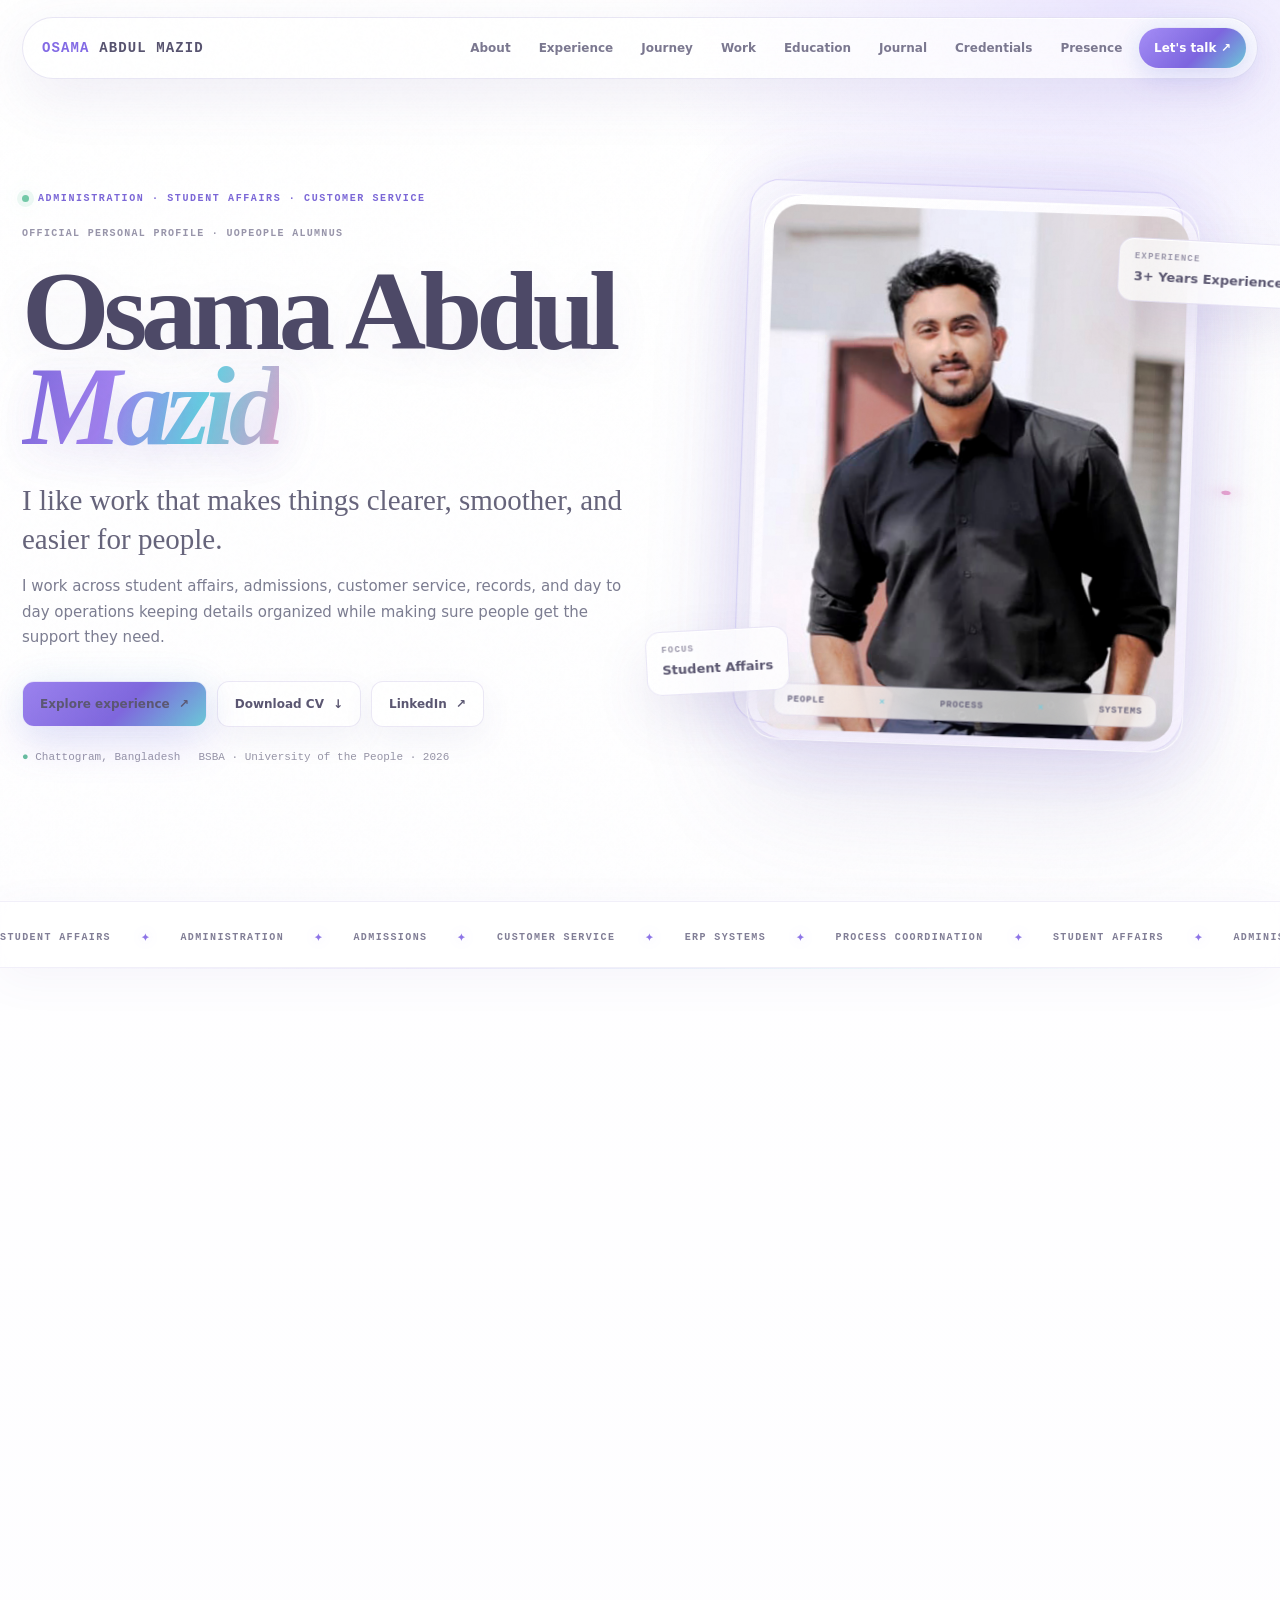
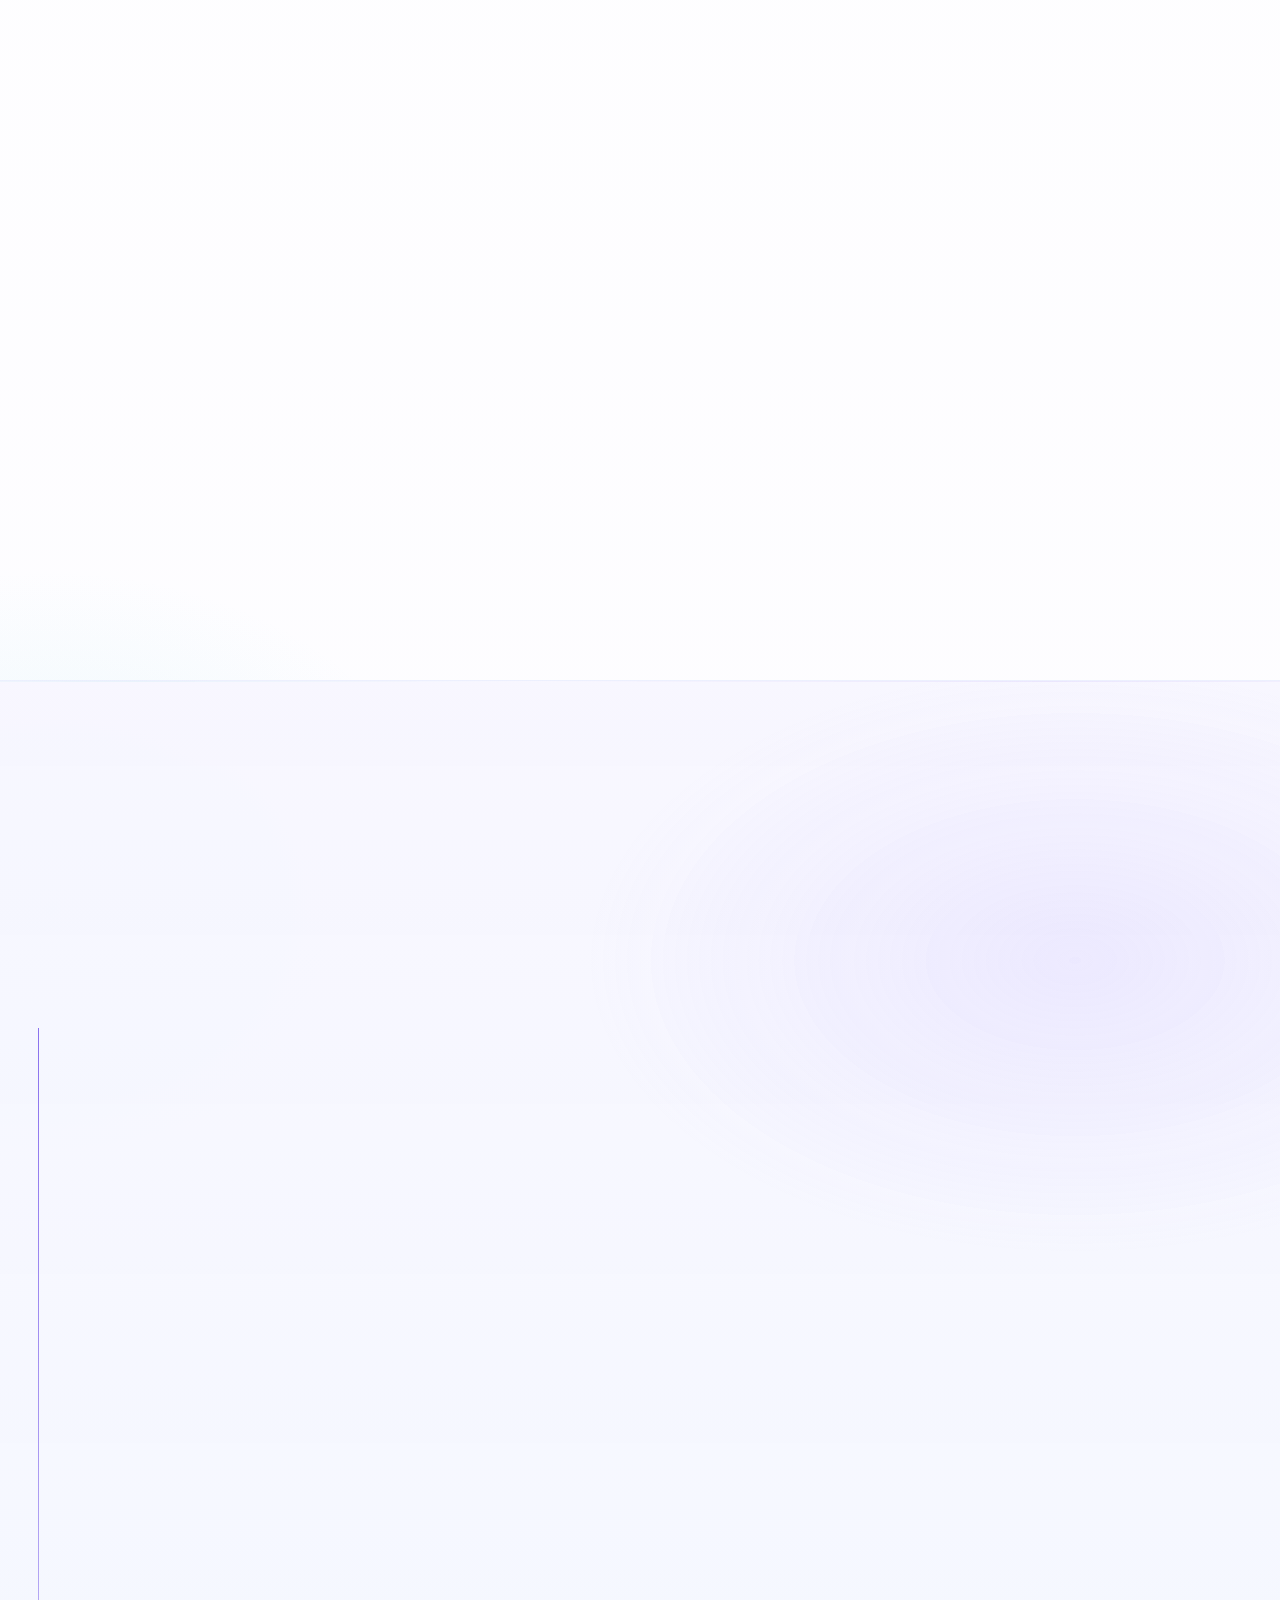
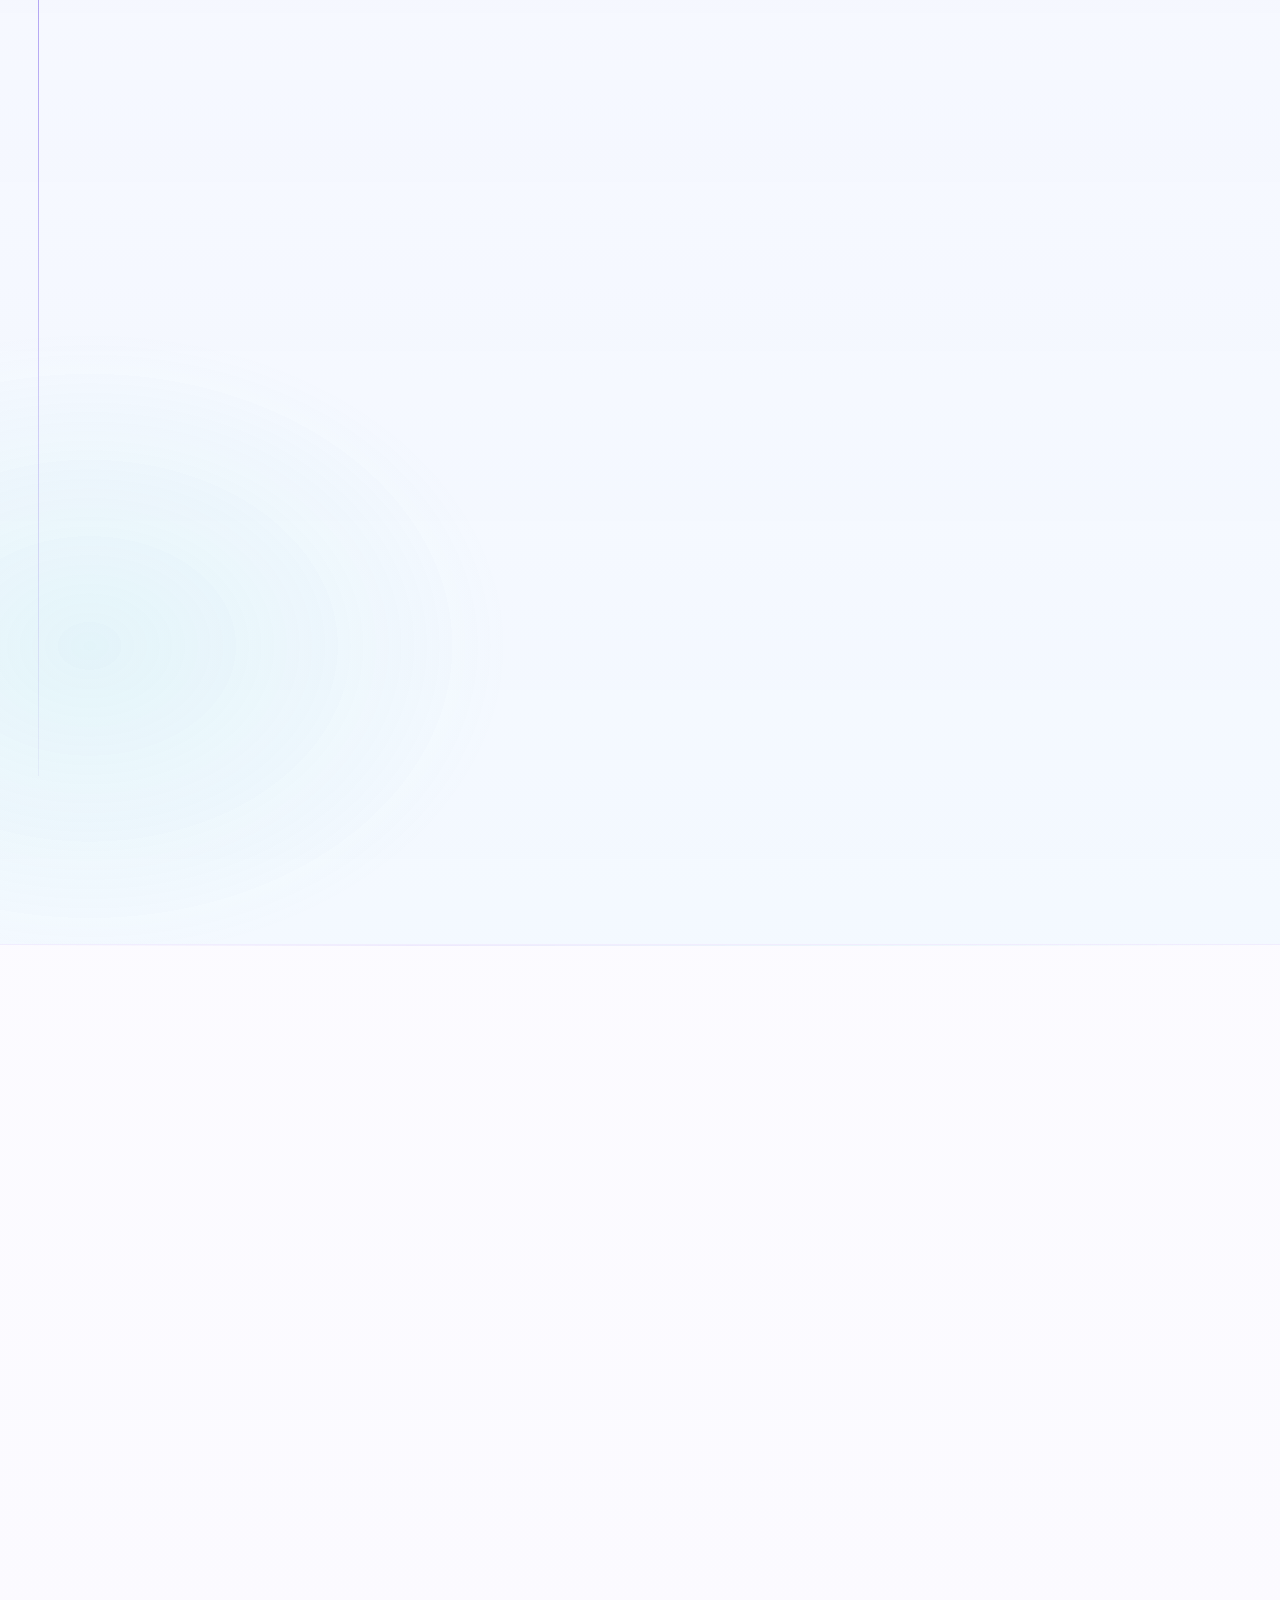
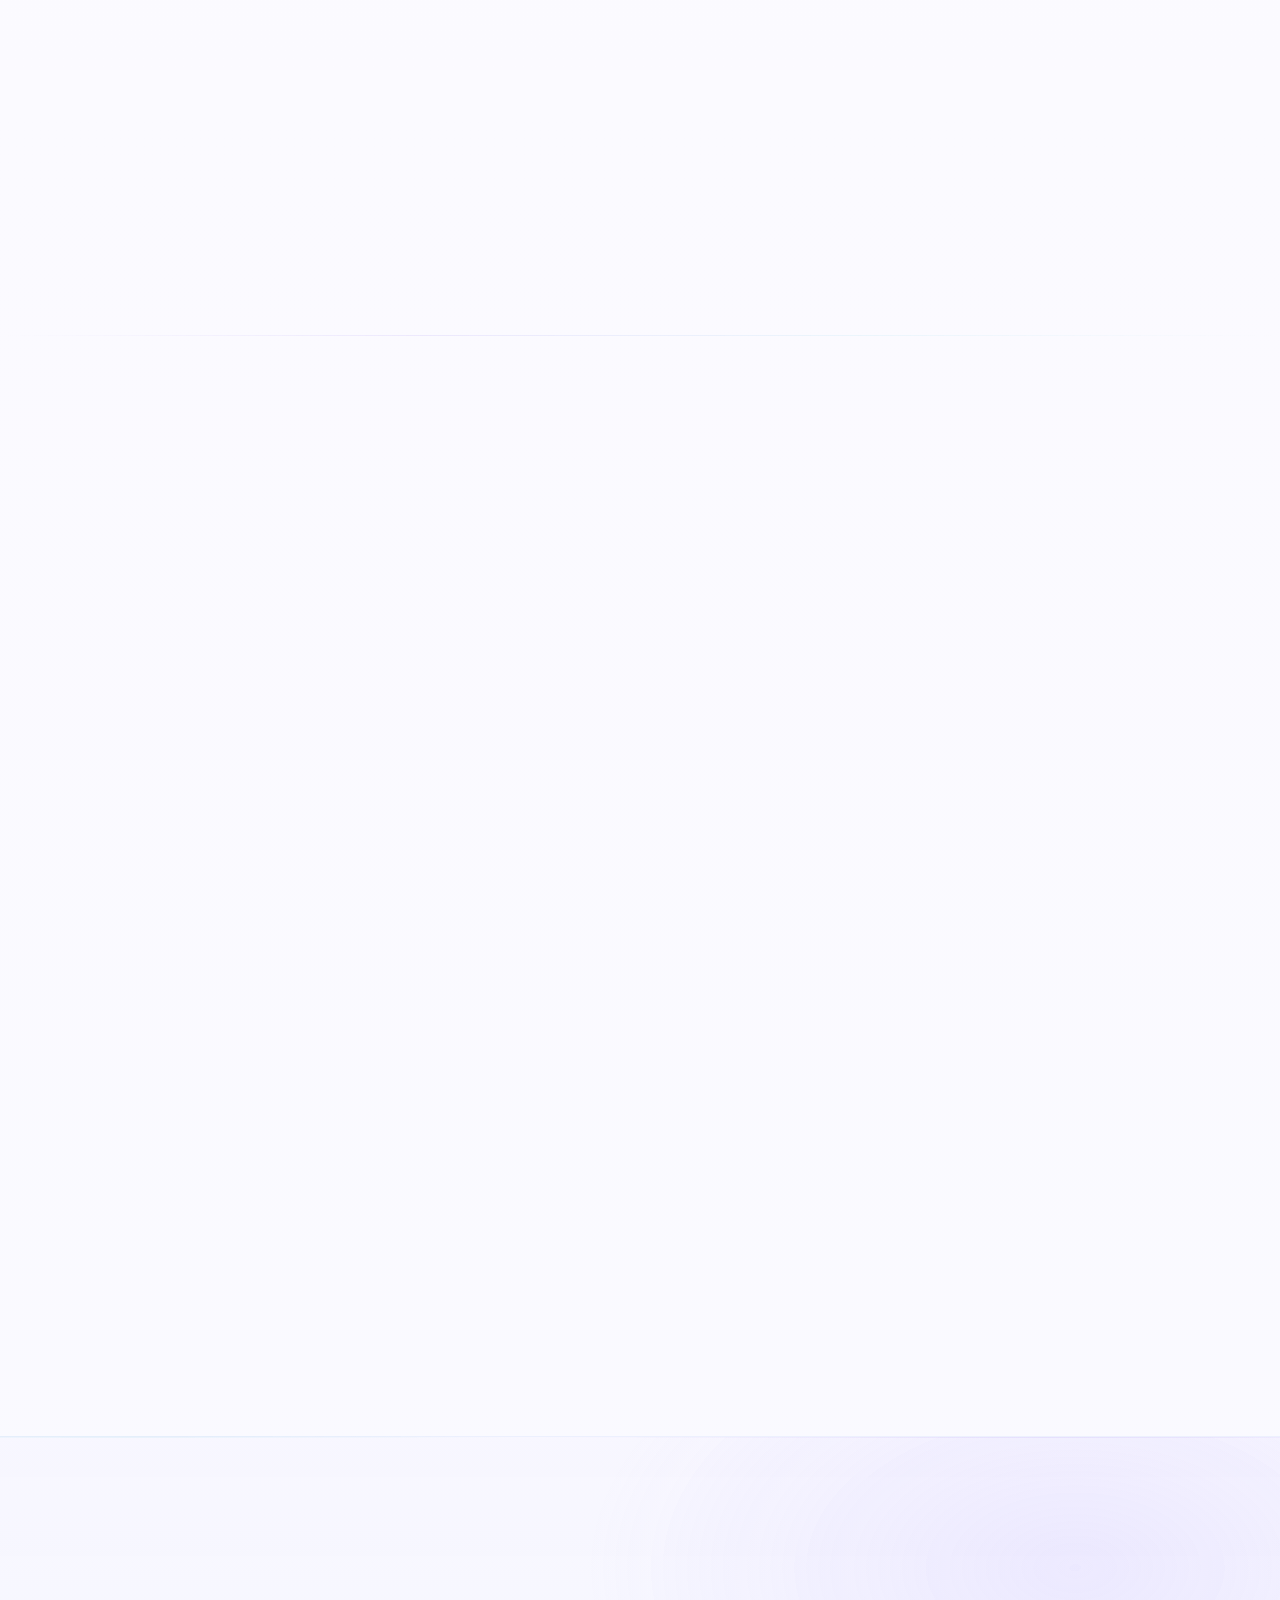
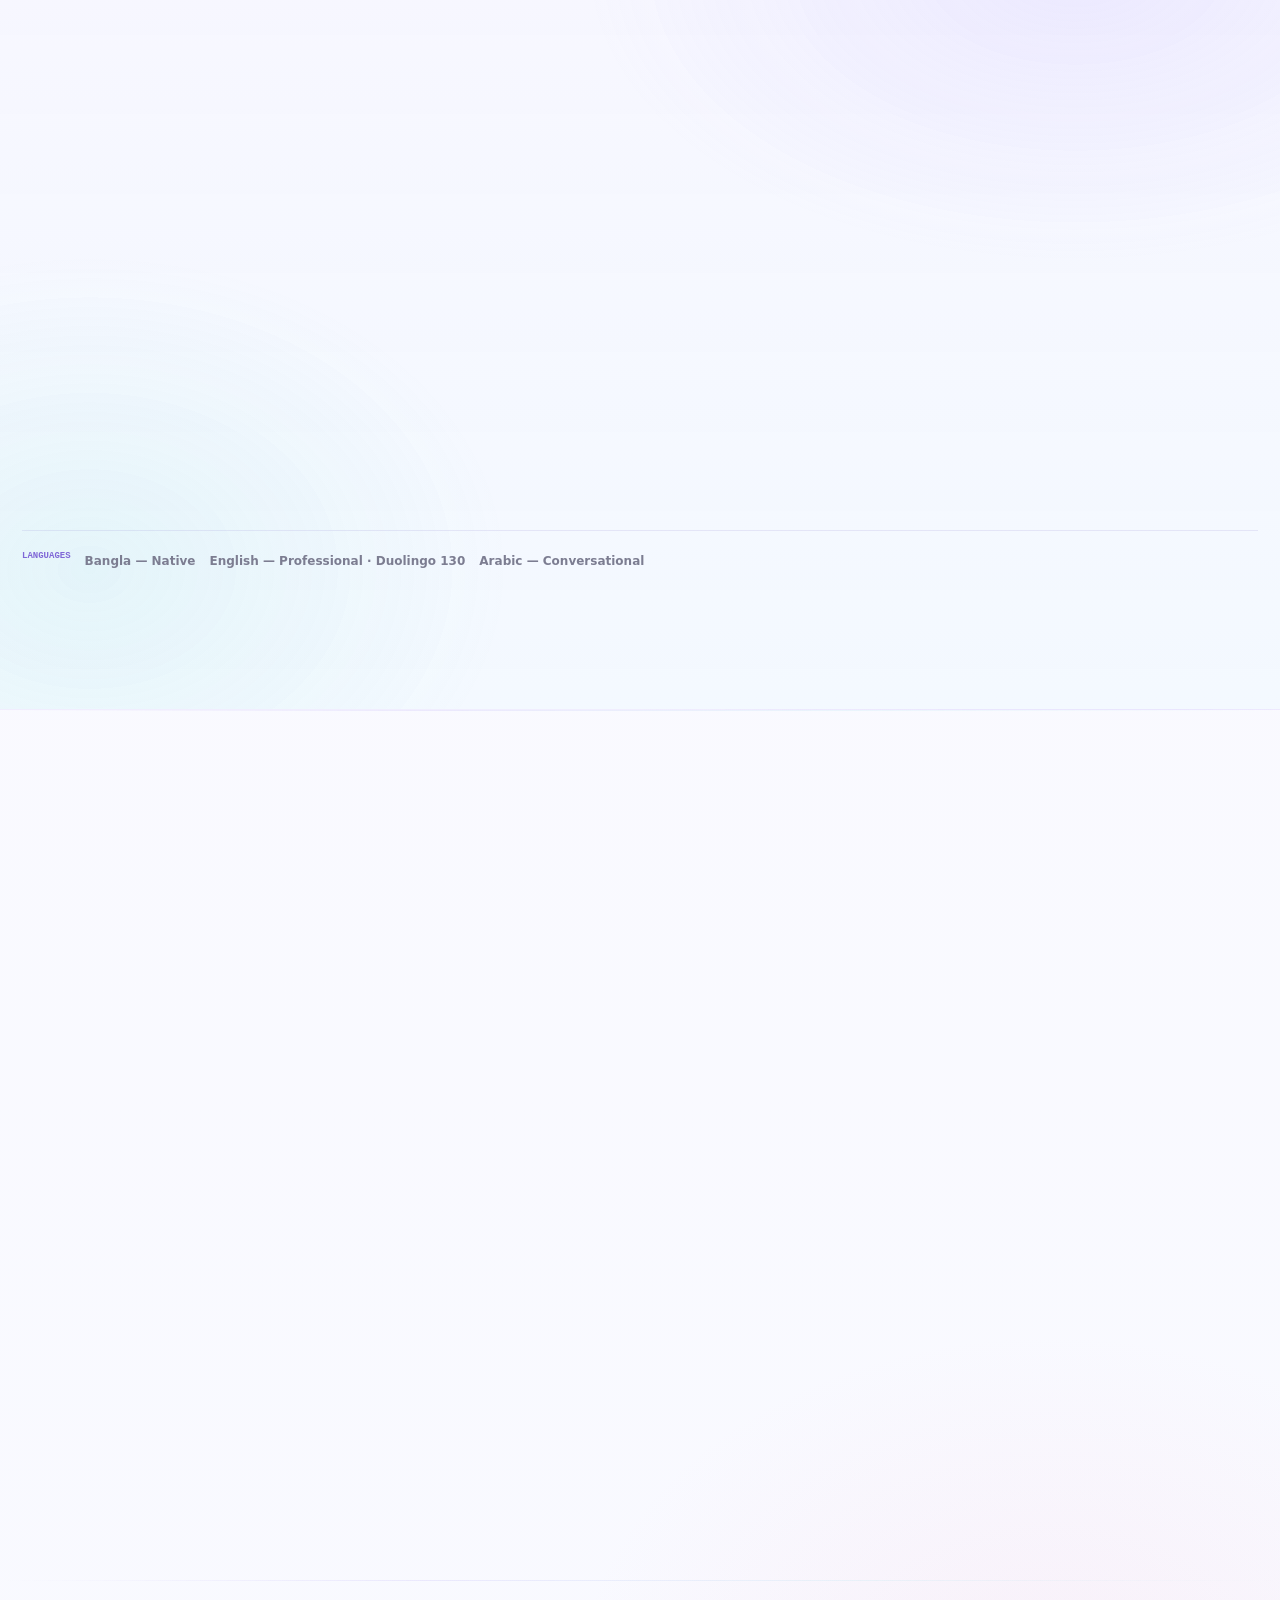
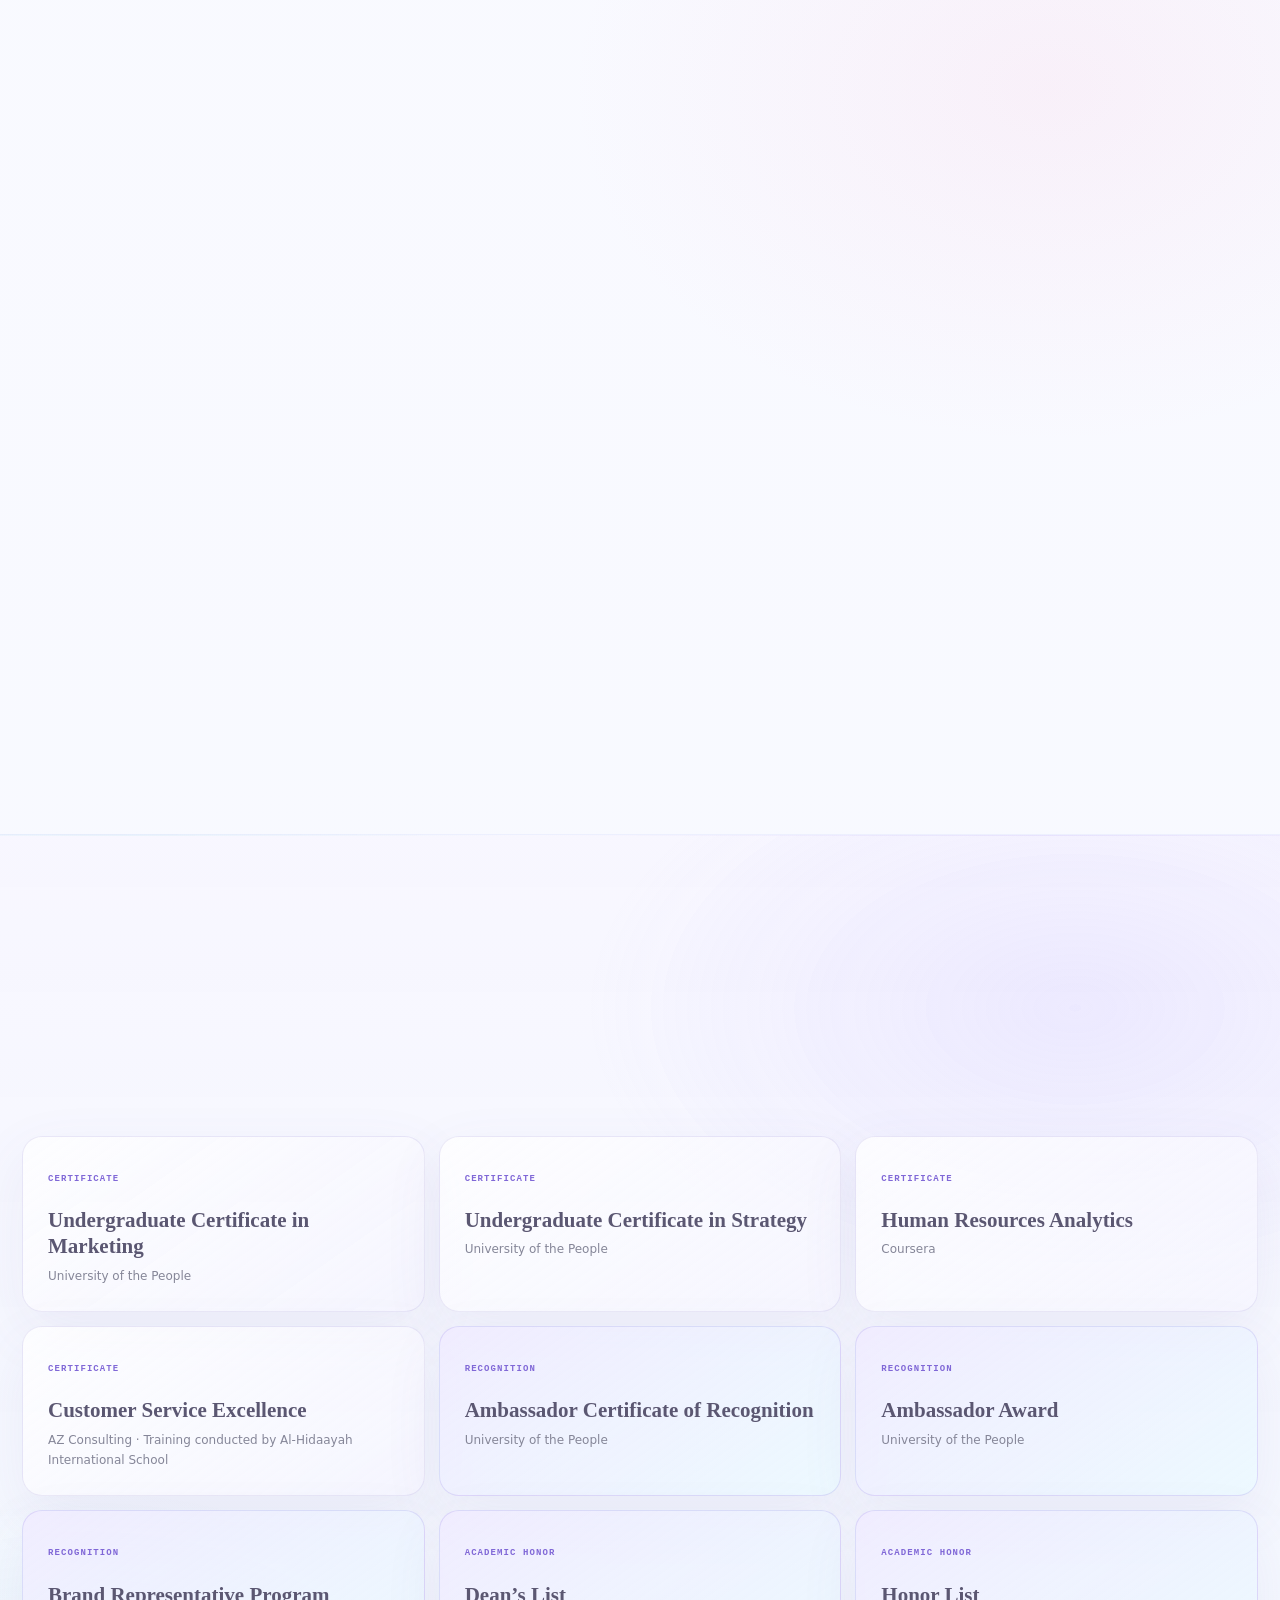
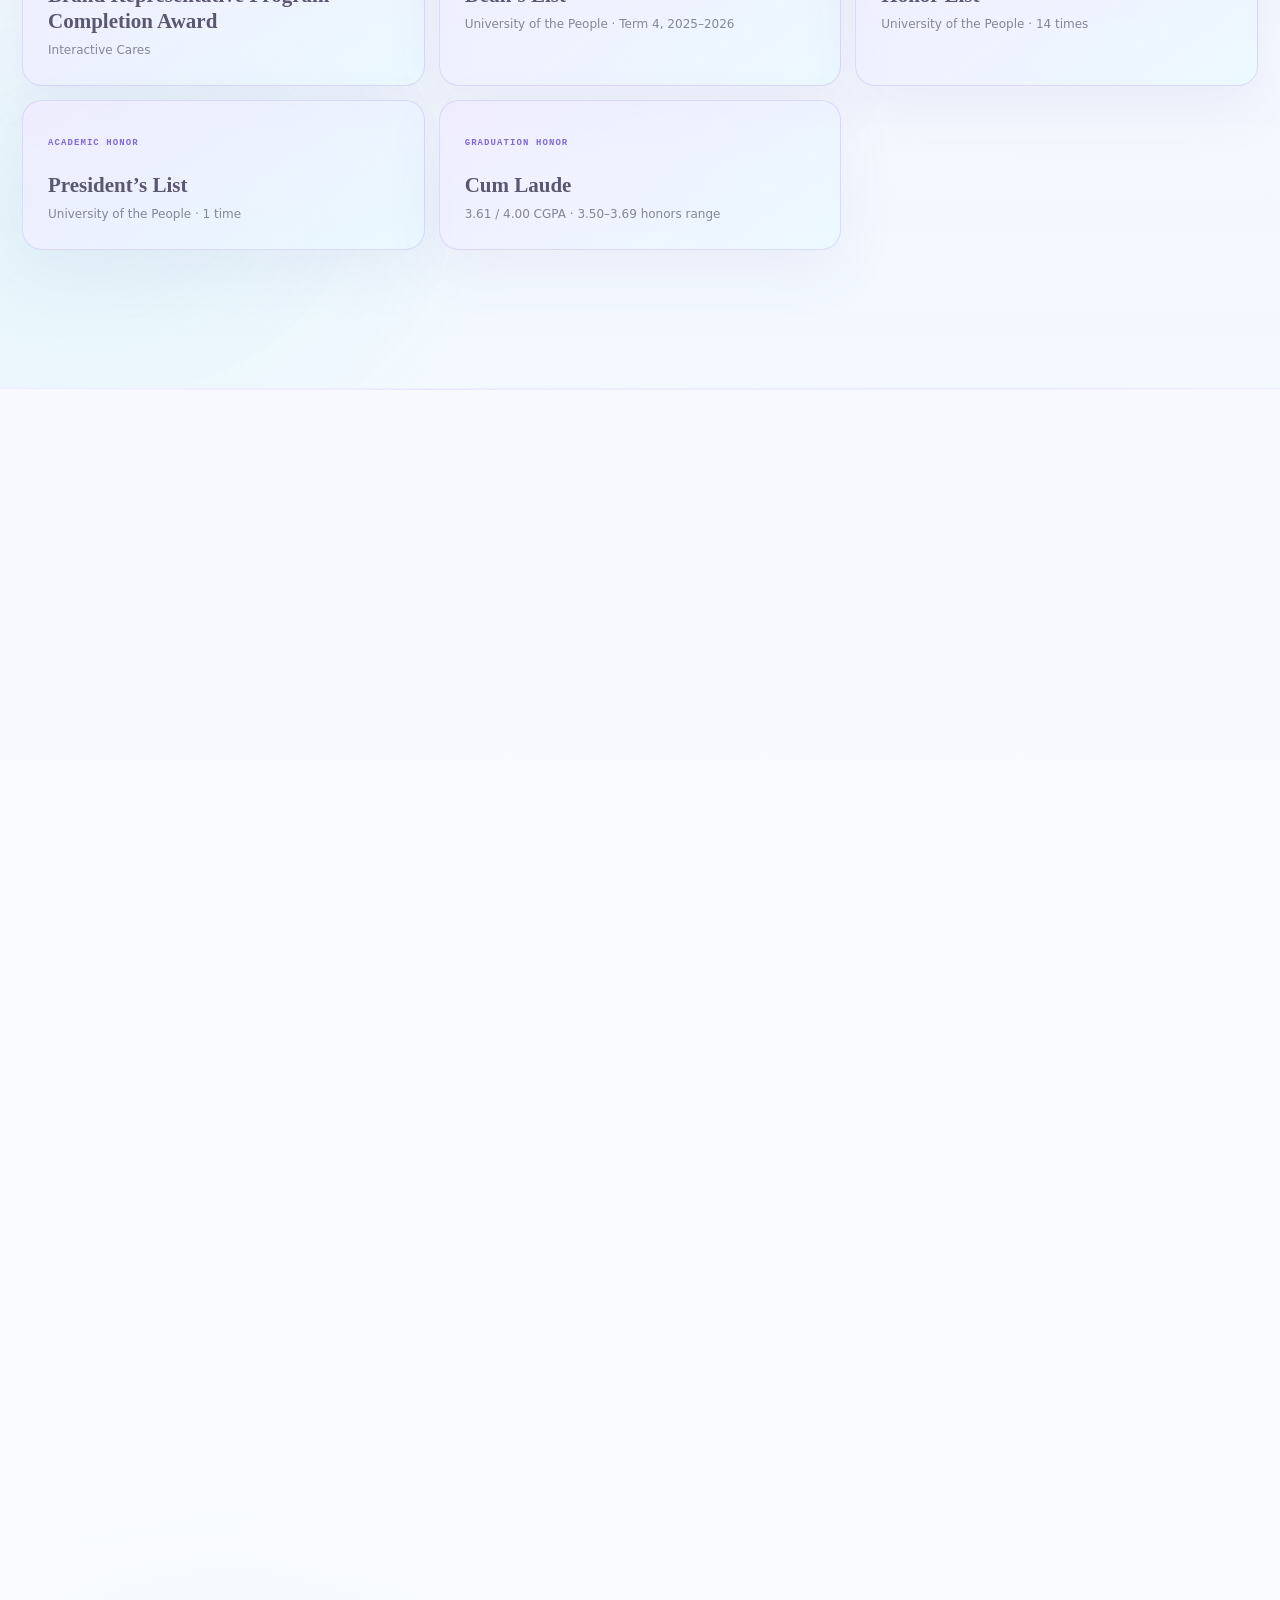
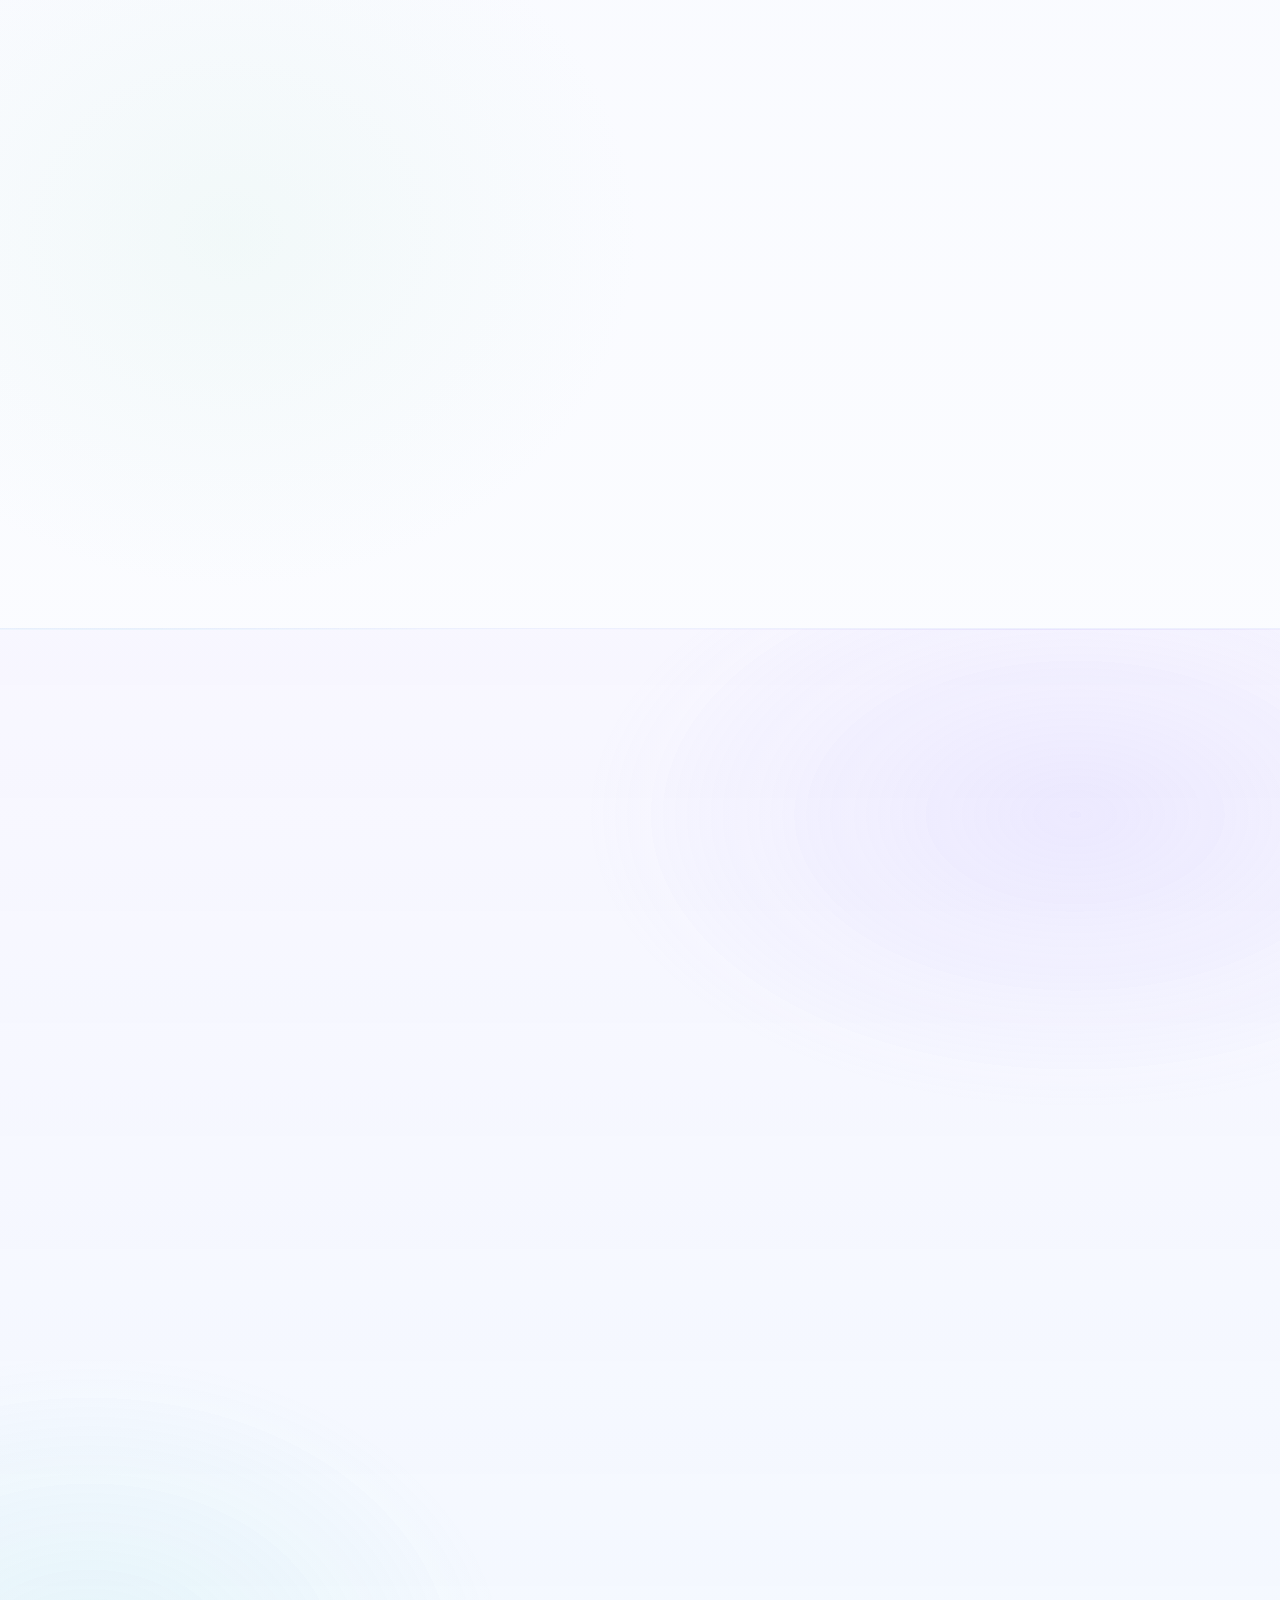
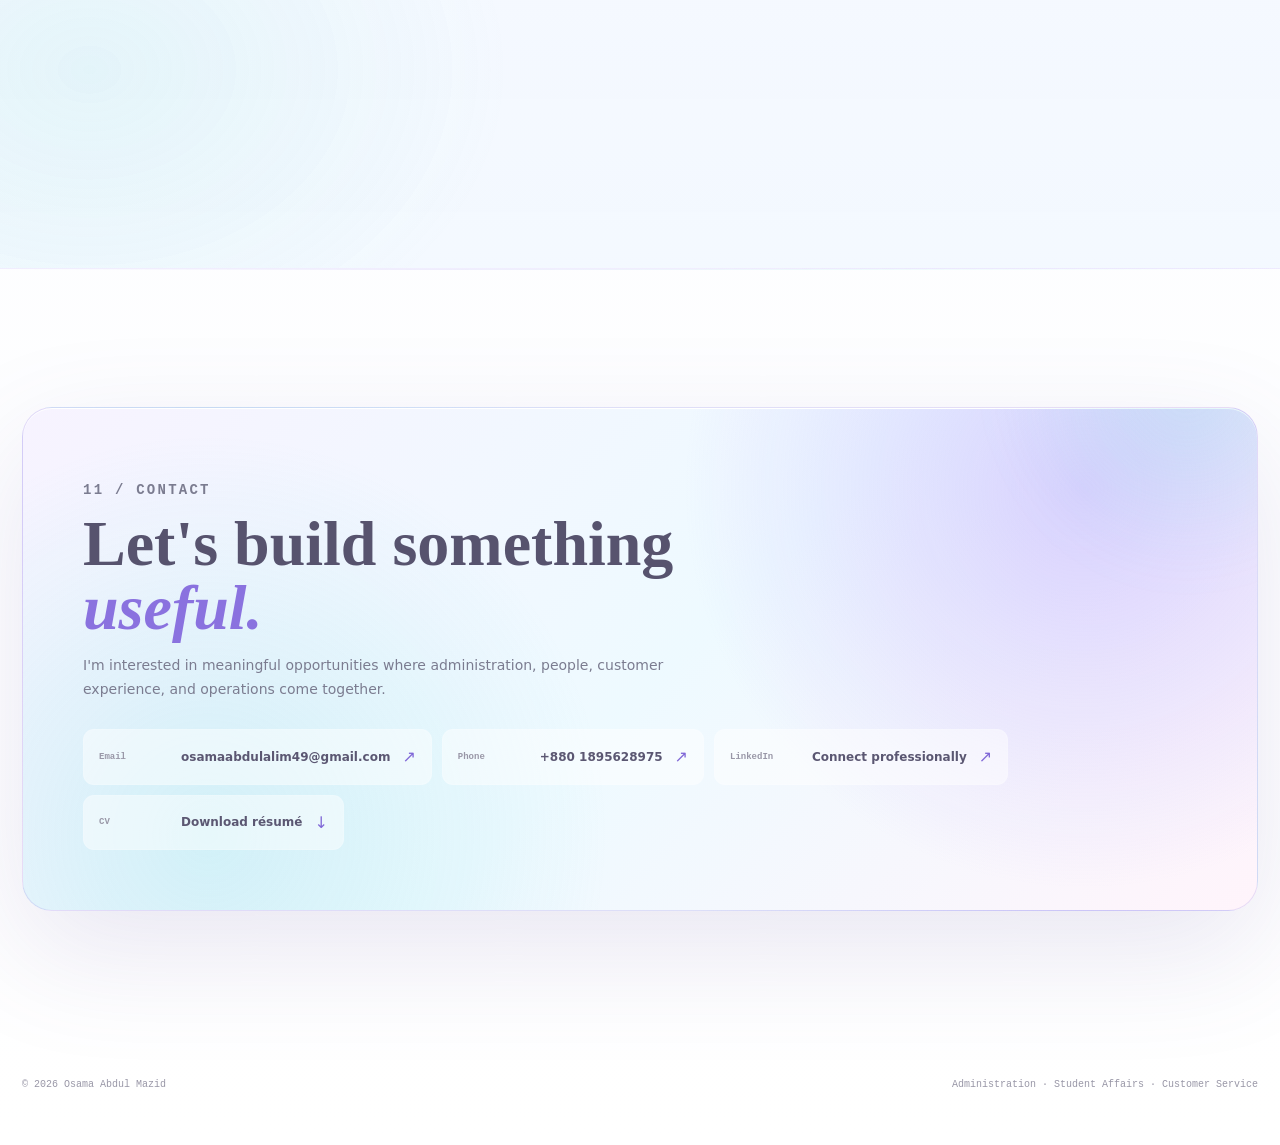
==== commit e6170413: "Revise biography of Osama Abdul Mazid Updated the biography of Osama Abdul Mazid to reflect his curr" ====
--- a/index.html
+++ b/index.html
@@ -193,7 +193,7 @@
         <div class="about-layout">
           <article class="about-main glass tilt-card">
             <p class="large-copy"><strong>Who is Osama Abdul Mazid?</strong></p>
-            <p>Osama Abdul Mazid is an University of the People alumnus and UoPeople Ambassador based in Chattogram, Bangladesh. His work sits at the practical intersection of people, processes, and systems from admissions and student support to records, documentation, customer service, and campus operations.</p>
+            <p>Osama Abdul Mazid is a University of the People alumnus and UoPeople Ambassador based in Chattogram, Bangladesh. He currently works as a Junior Officer, Administration & Student Affairs at Al-hidaayah International School. His work sits at the practical intersection of people, processes, and systems from admissions and student support to records, documentation, customer service, and campus operations.</p>
             <p>He started his working life in Jeddah, Saudi Arabia, later built his higher-education journey with the University of the People, and has continued to grow through hands-on roles in education, outreach, and administration. Along the way, he served as a UoPeople Ambassador, supporting prospective students and helping others understand an online path to higher education.</p>
             <p>In 2026, he completed a <strong>Bachelor of Science in Business Administration</strong> from the University of the People. He brings that academic foundation into practical work: communicate clearly, keep records accurate, solve the problem in front of you, and make the next step easier for the person depending on you.</p>
             <div class="tag-list">
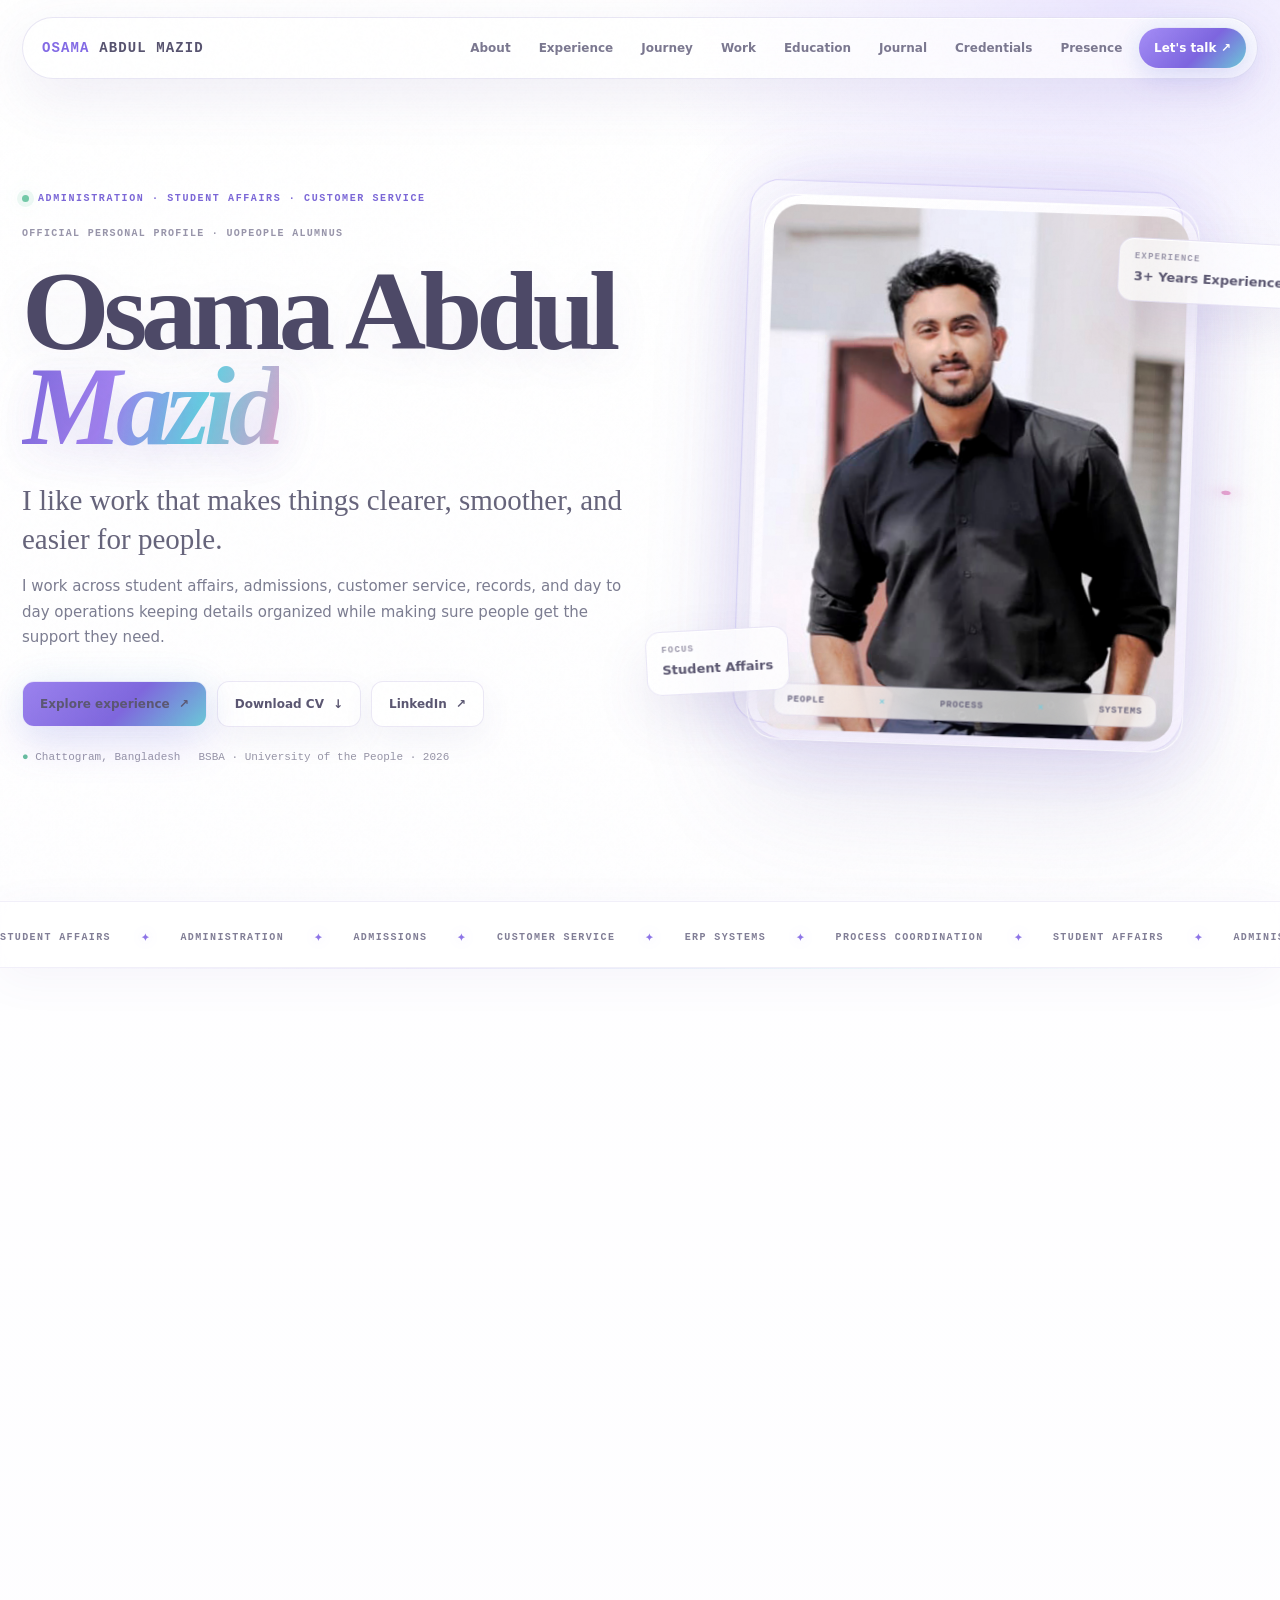
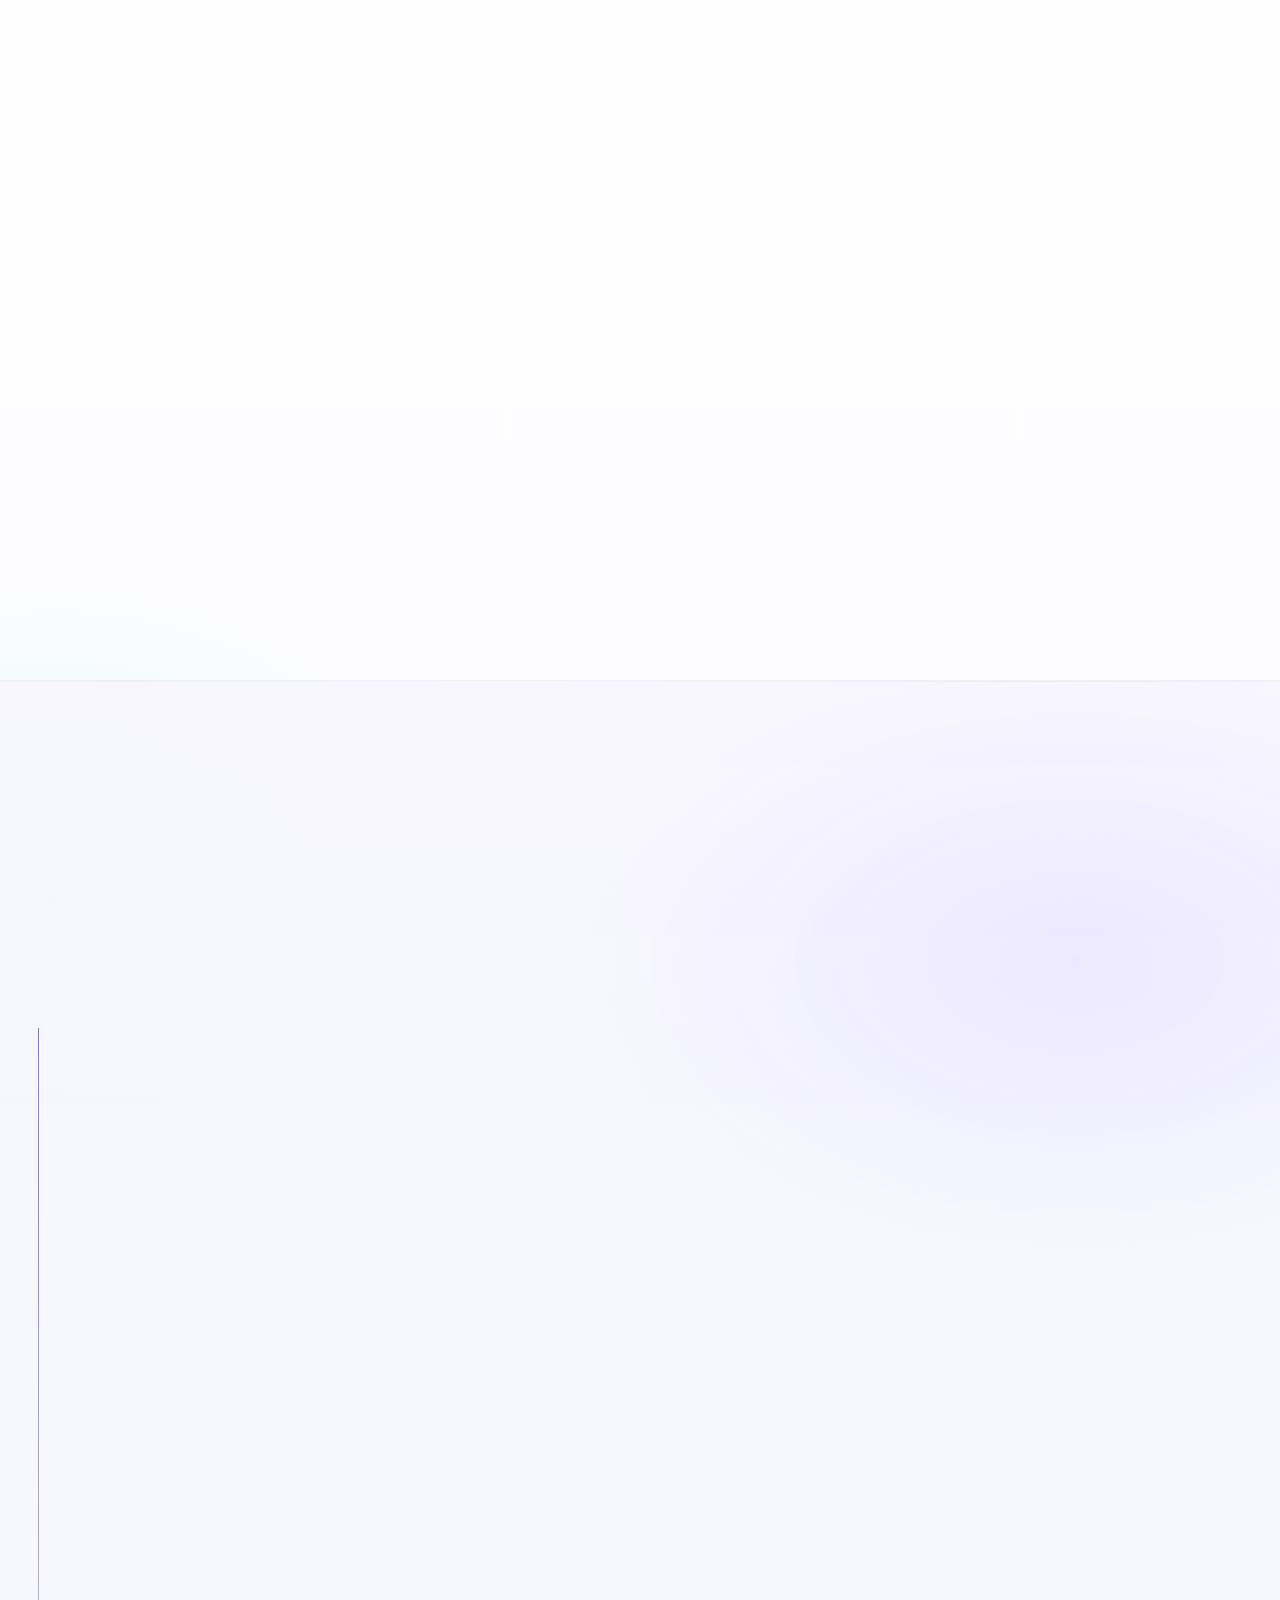
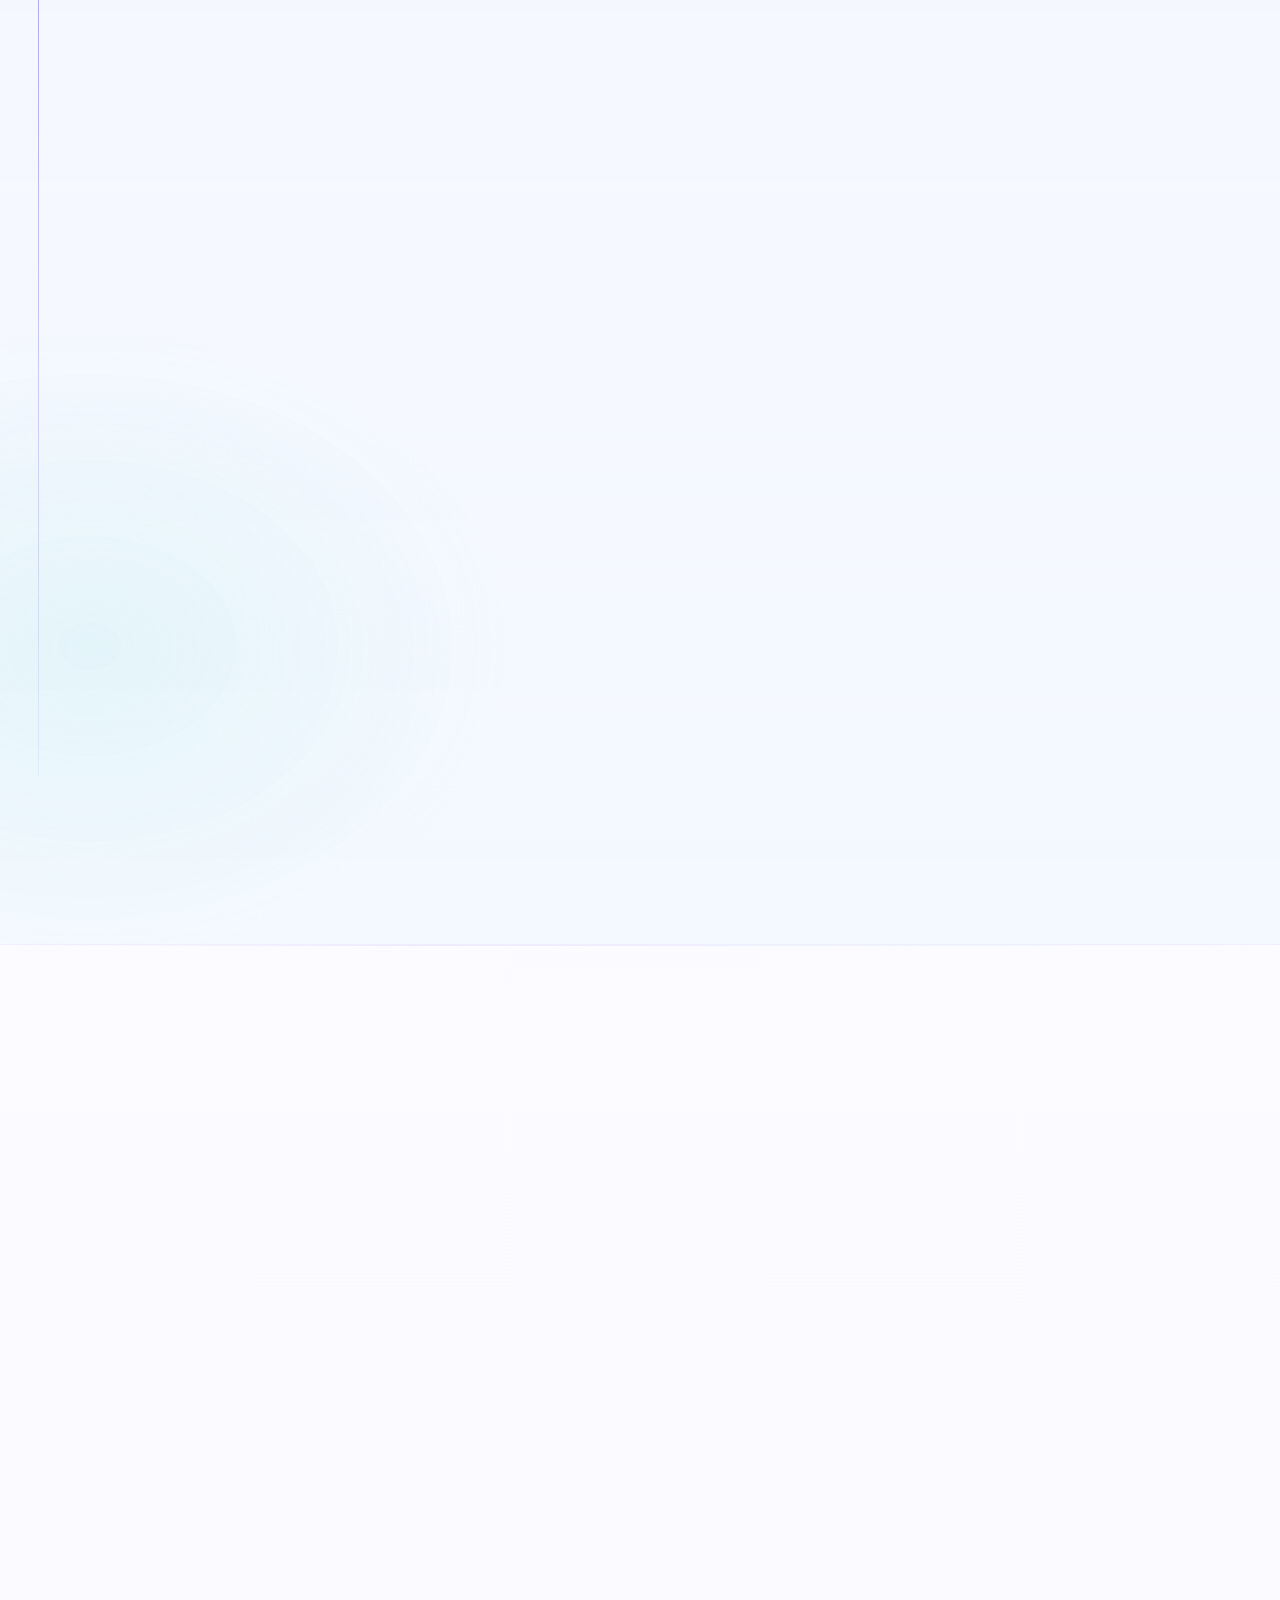
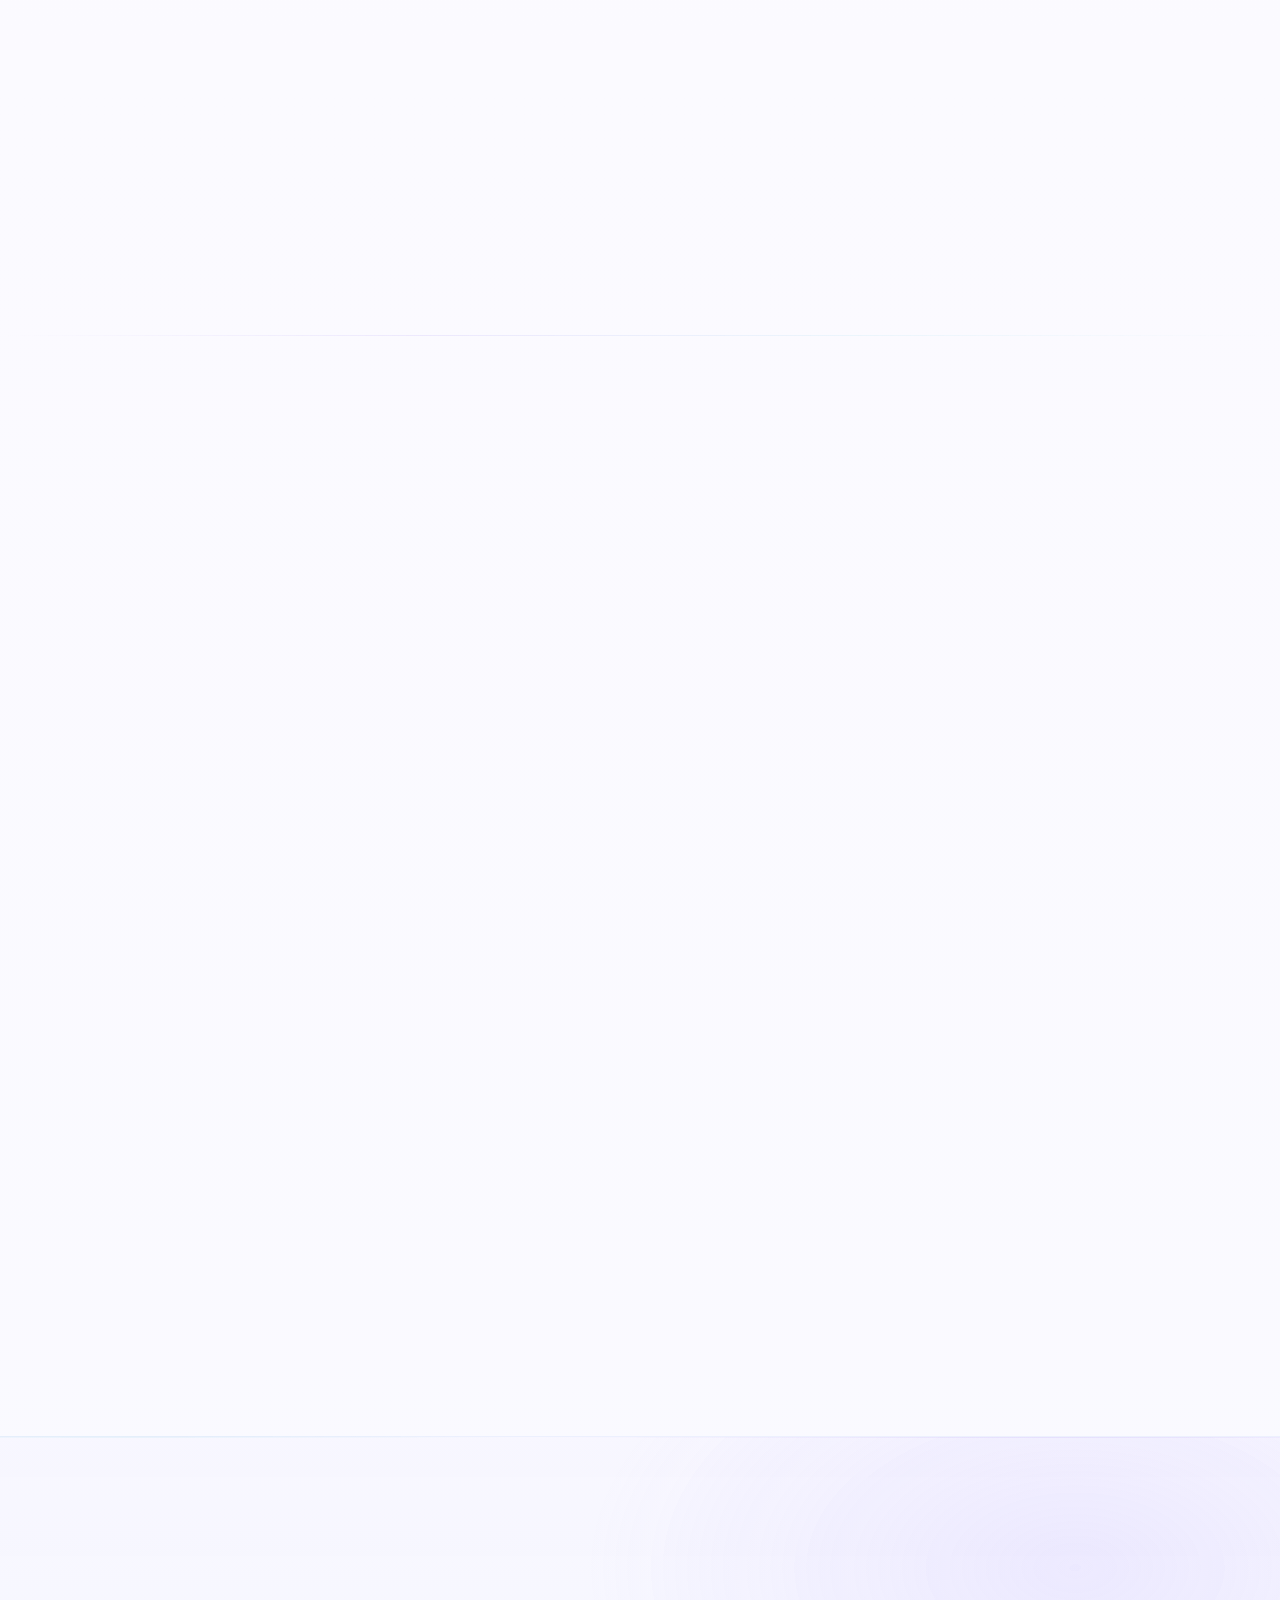
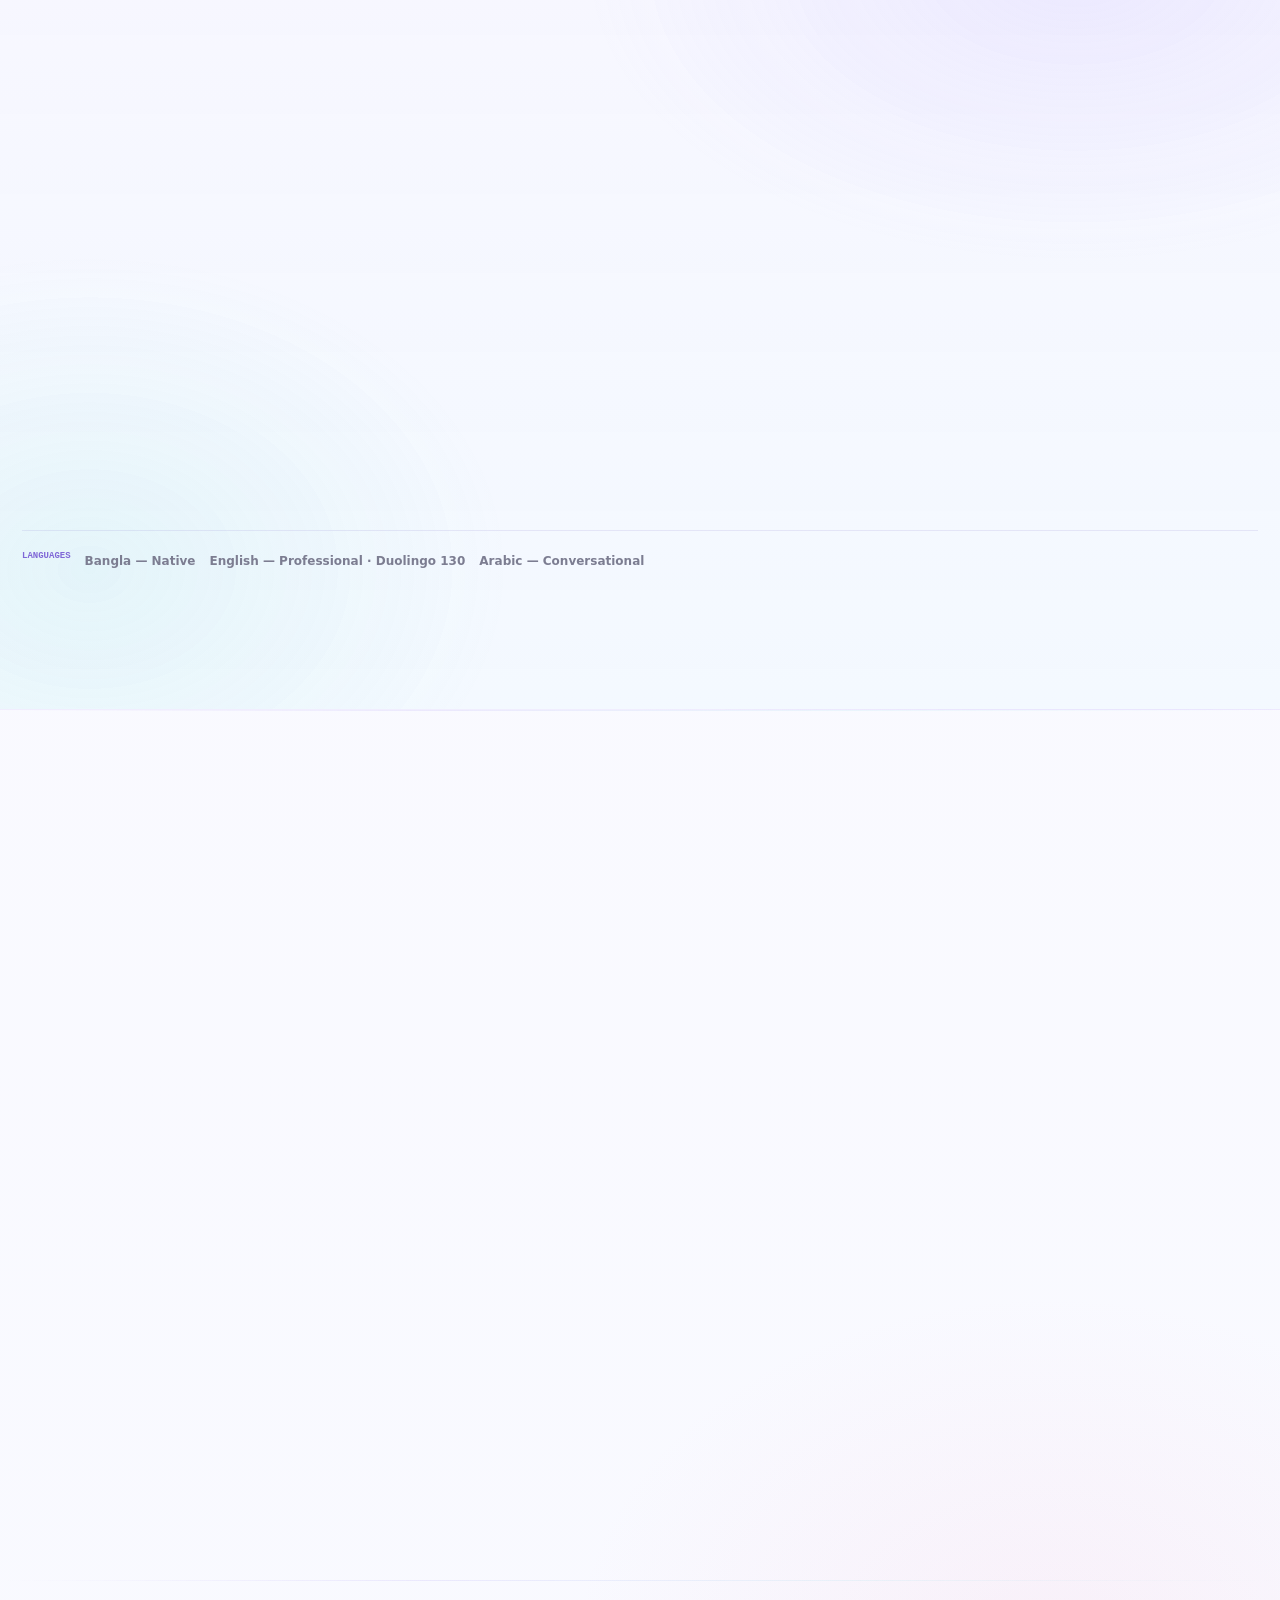
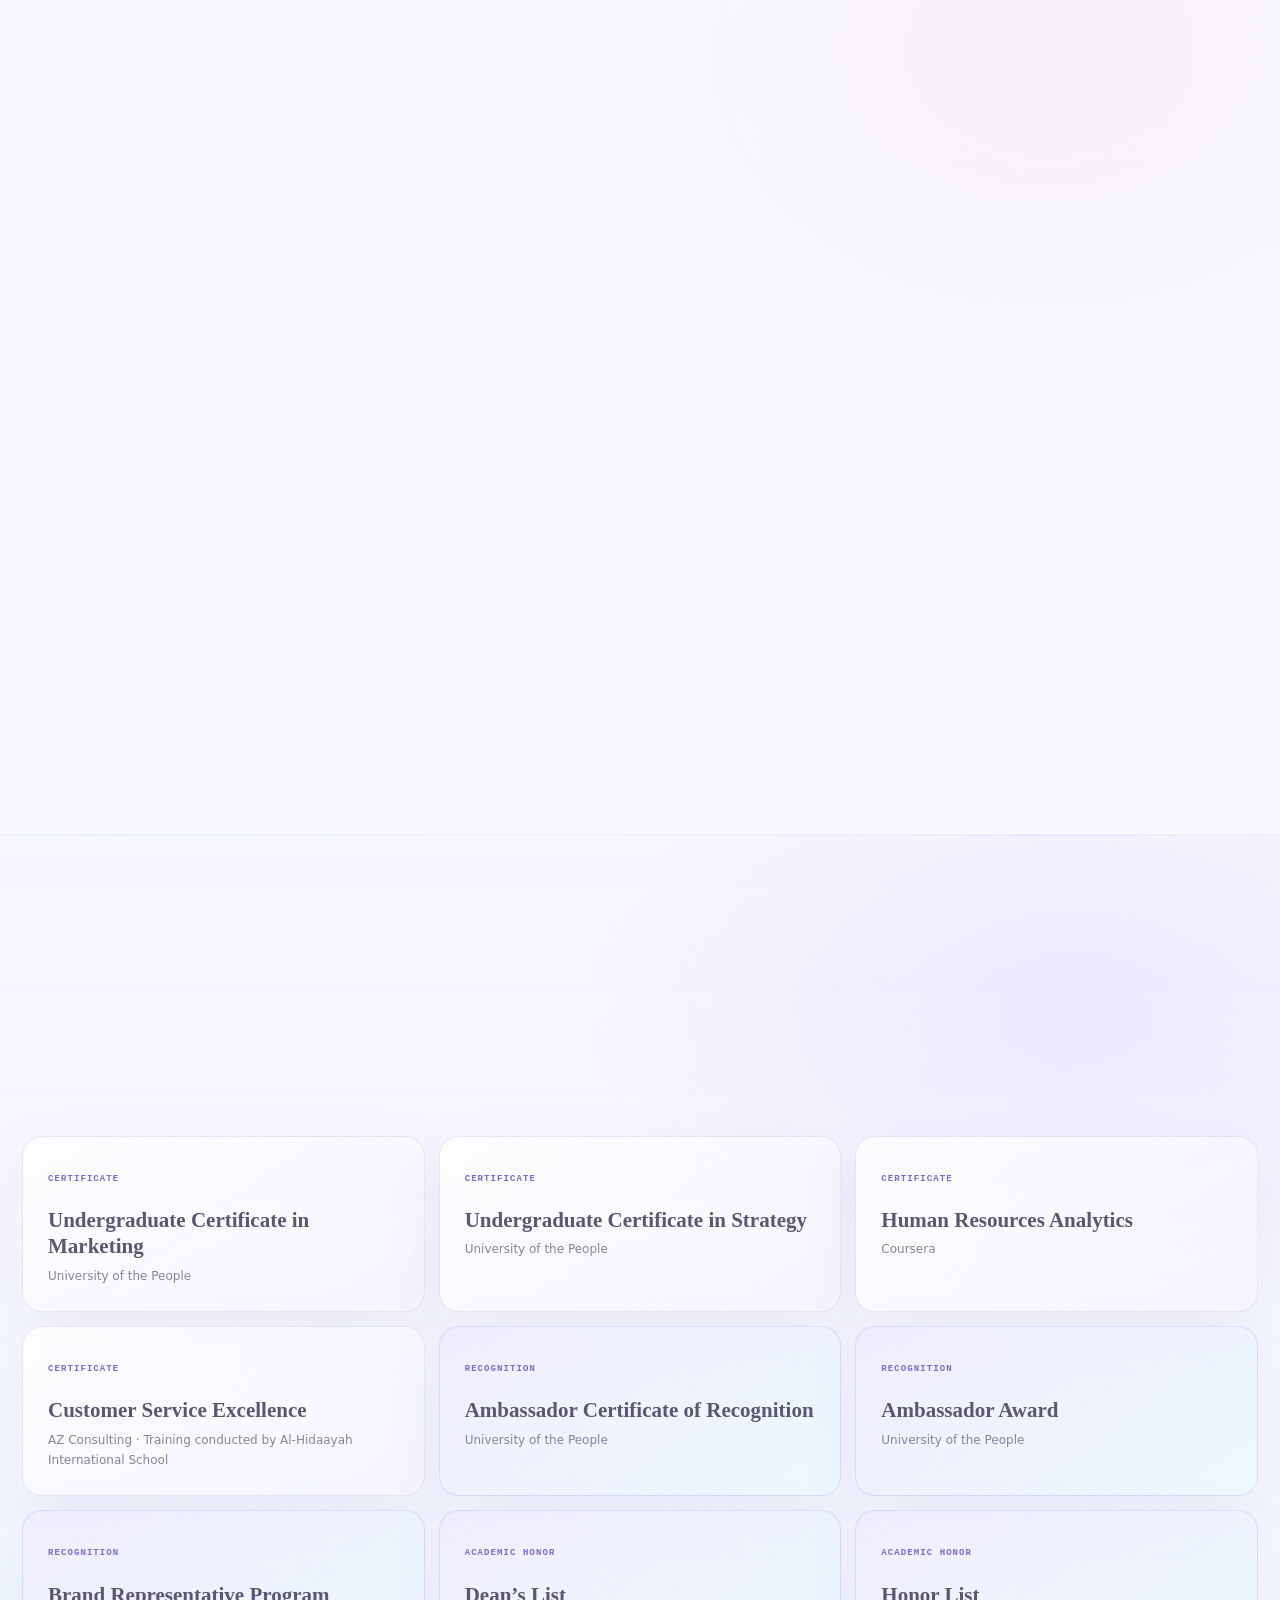
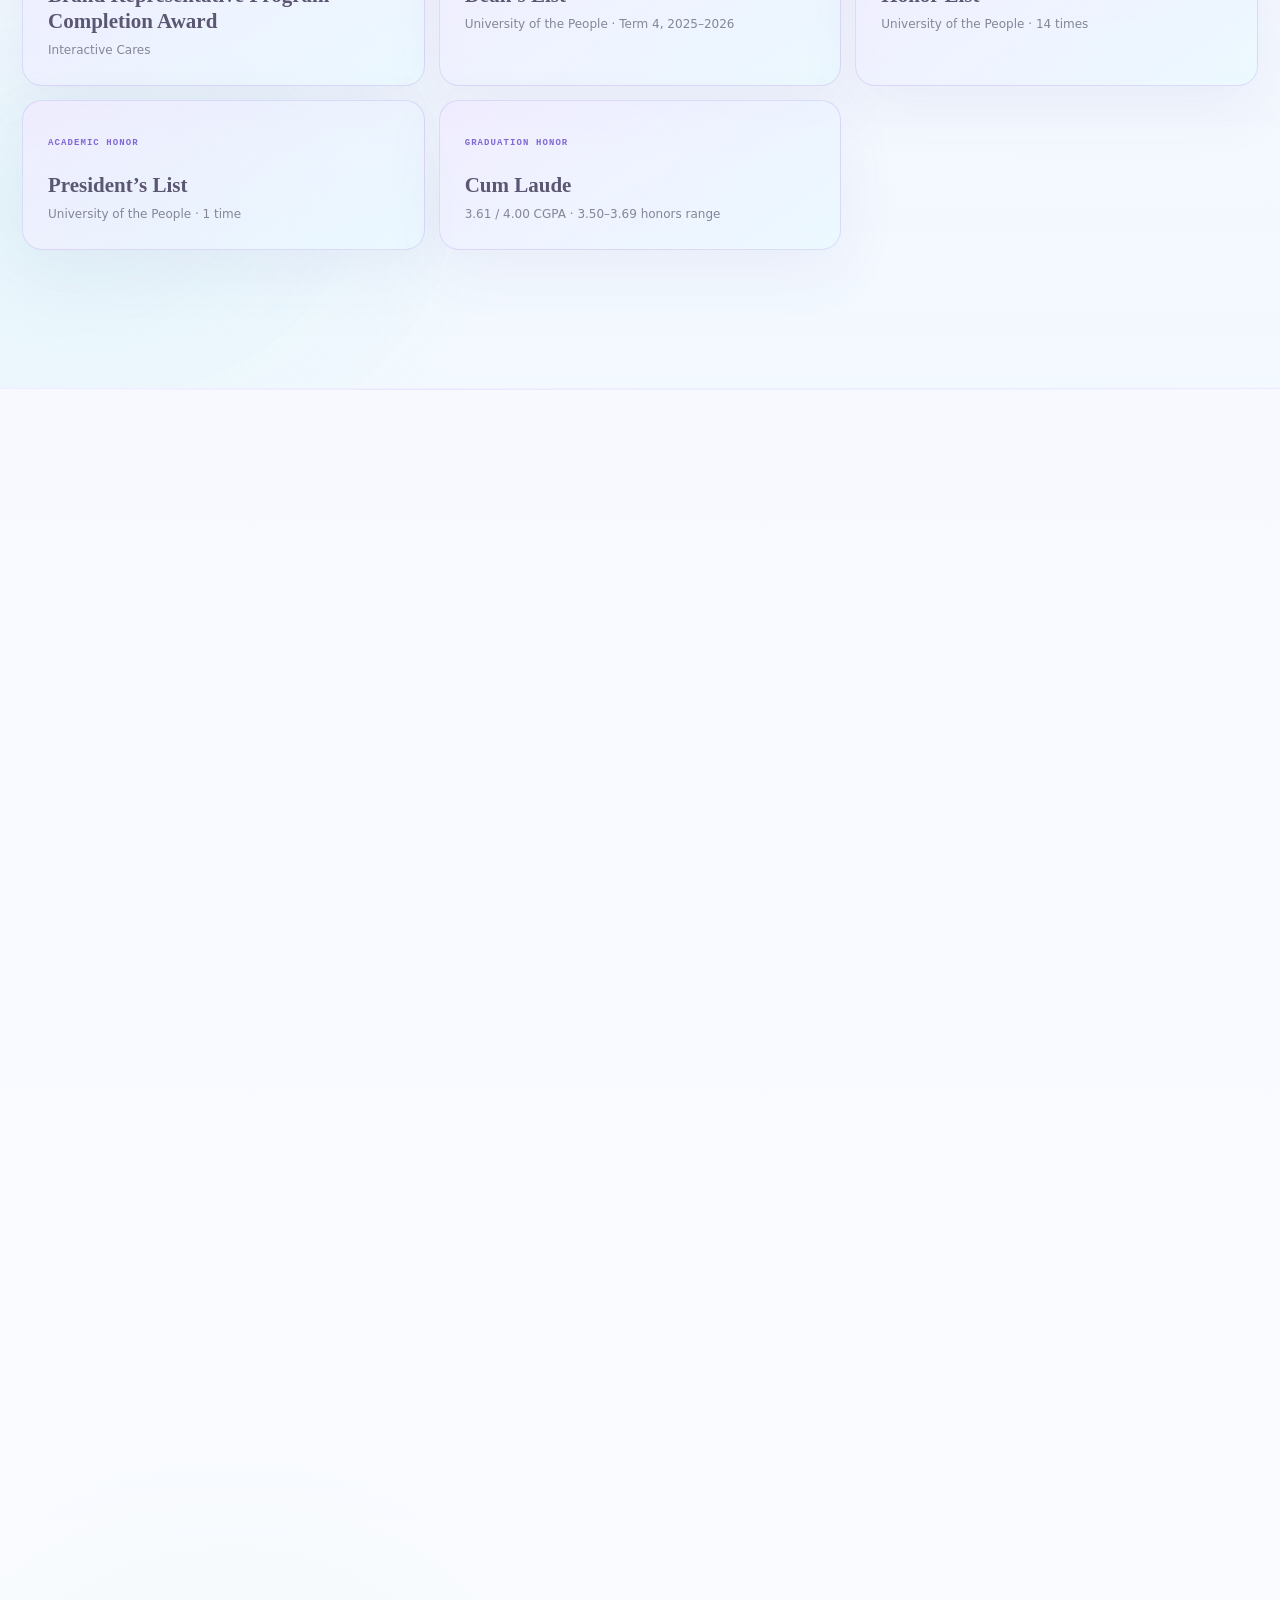
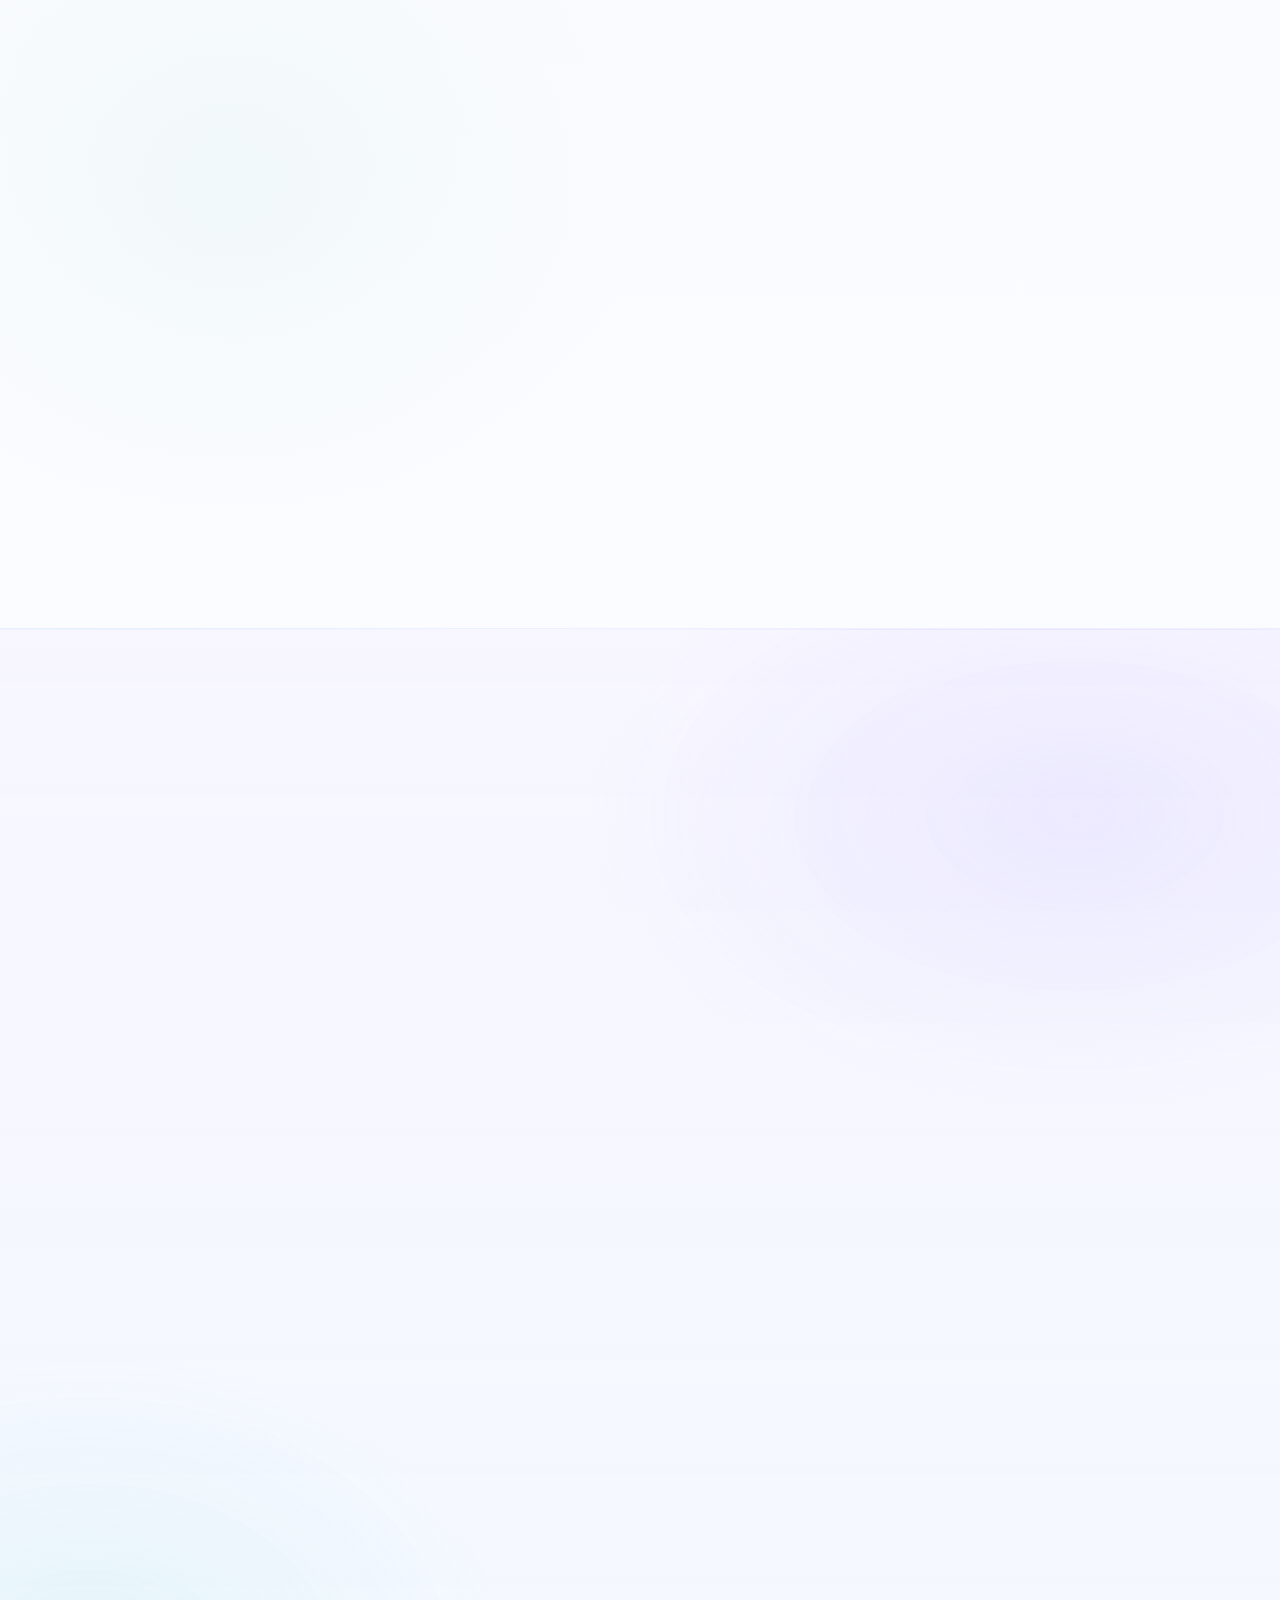
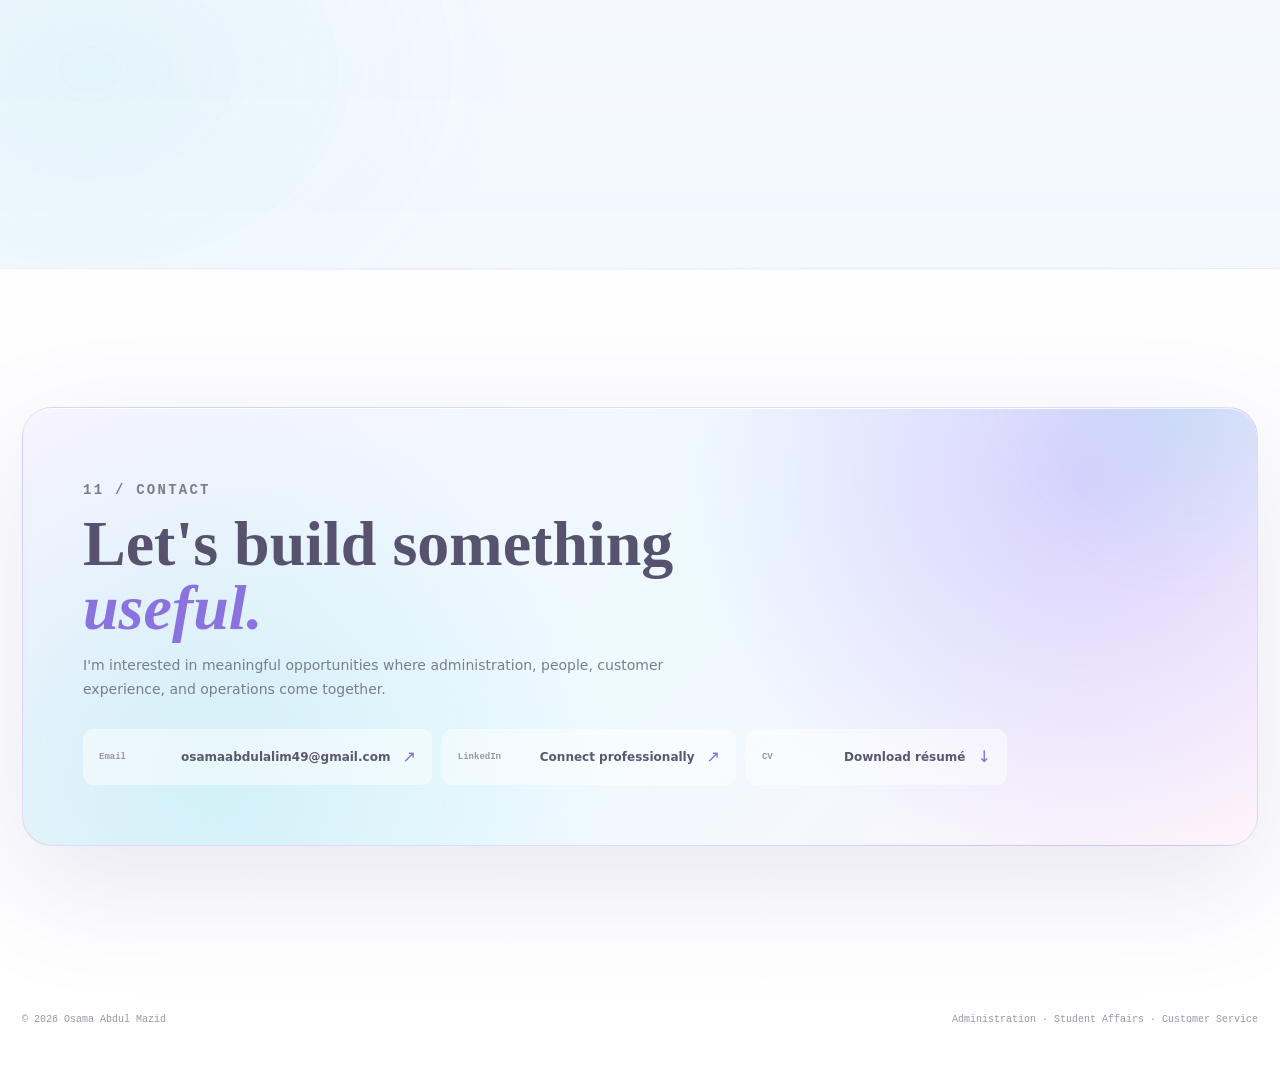
==== commit bfdc122e: "Remove telephone number from index.html Removed telephone number from contact information." ====
--- a/index.html
+++ b/index.html
@@ -62,7 +62,6 @@
       "jobTitle":"Junior Officer, Administration & Student Affairs",
       "description":"Administration & Student Affairs professional based in Chattogram, Bangladesh, and University of the People alumnus with experience in admissions, student support, customer service, records management, ERP systems, documentation, and cross-department coordination.",
       "email":"mailto:osamaabdulalim49@gmail.com",
-      "telephone":"+8801895628975",
       "address":{
         "@type":"PostalAddress",
         "addressLocality":"Chattogram",
@@ -460,7 +459,6 @@
           </div>
           <div class="contact-actions">
             <a class="contact-line" href="mailto:osamaabdulalim49@gmail.com"><span>Email</span><b>osamaabdulalim49@gmail.com</b><i>↗</i></a>
-            <a class="contact-line" href="tel:+8801895628975"><span>Phone</span><b>+880 1895628975</b><i>↗</i></a>
             <a class="contact-line" href="https://linkedin.com/in/osama-abdul-mazid-766b54200" target="_blank" rel="noopener noreferrer"><span>LinkedIn</span><b>Connect professionally</b><i>↗</i></a>
             <a class="contact-line" href="Osama_Abdul_Mazid_CV.pdf" download><span>CV</span><b>Download résumé</b><i>↓</i></a>
           </div>
